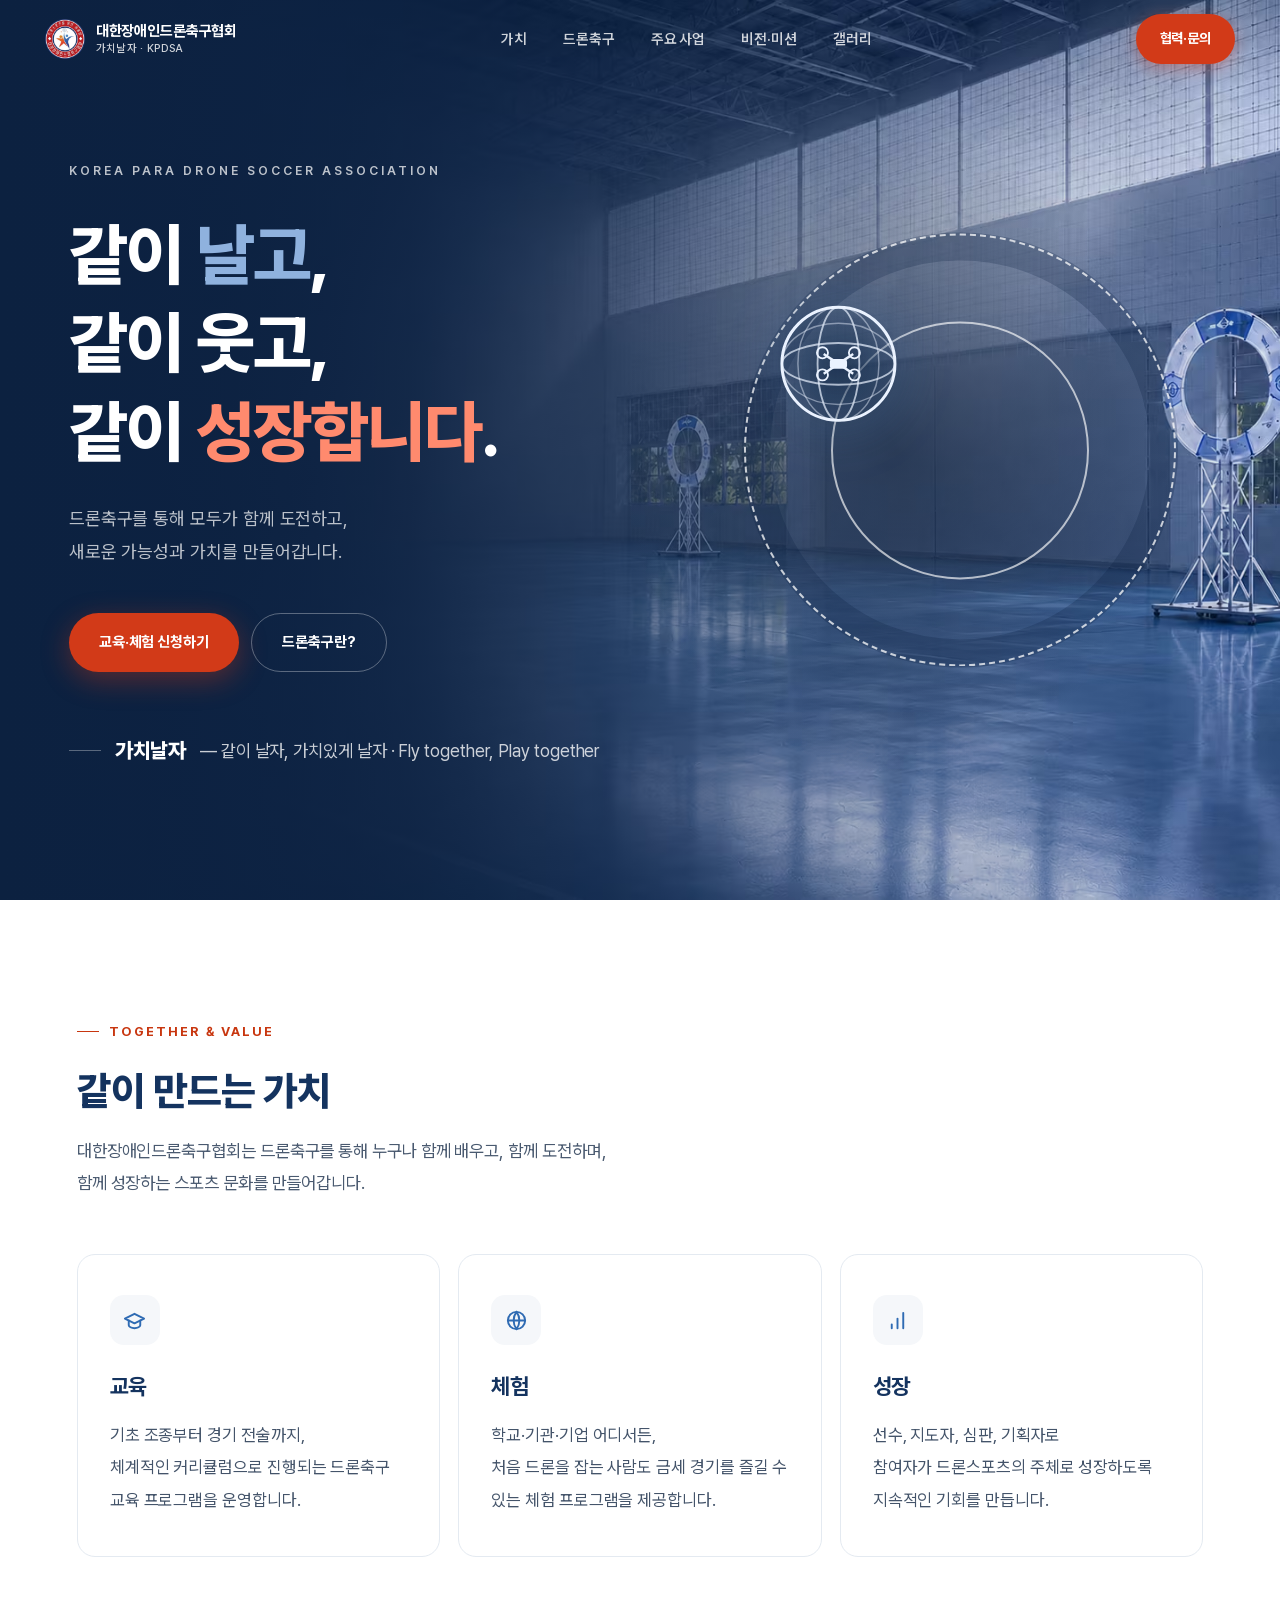
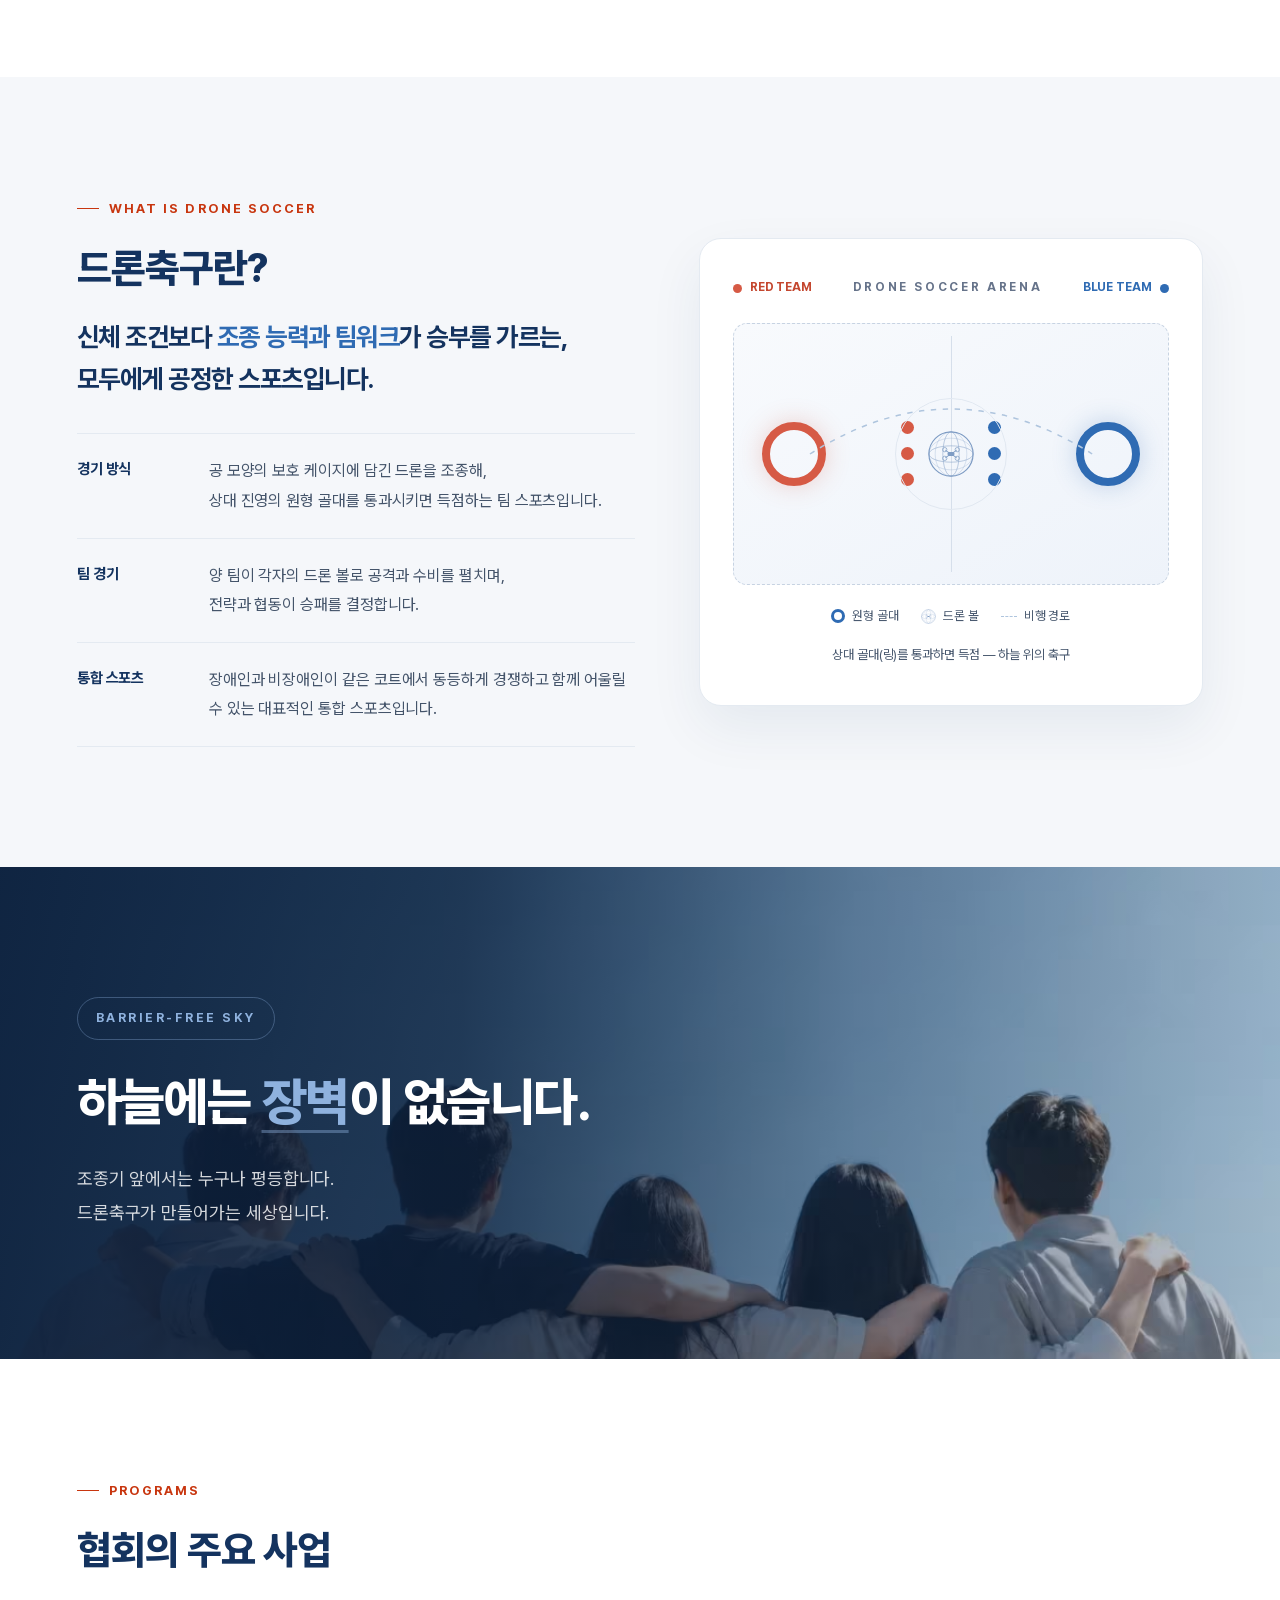
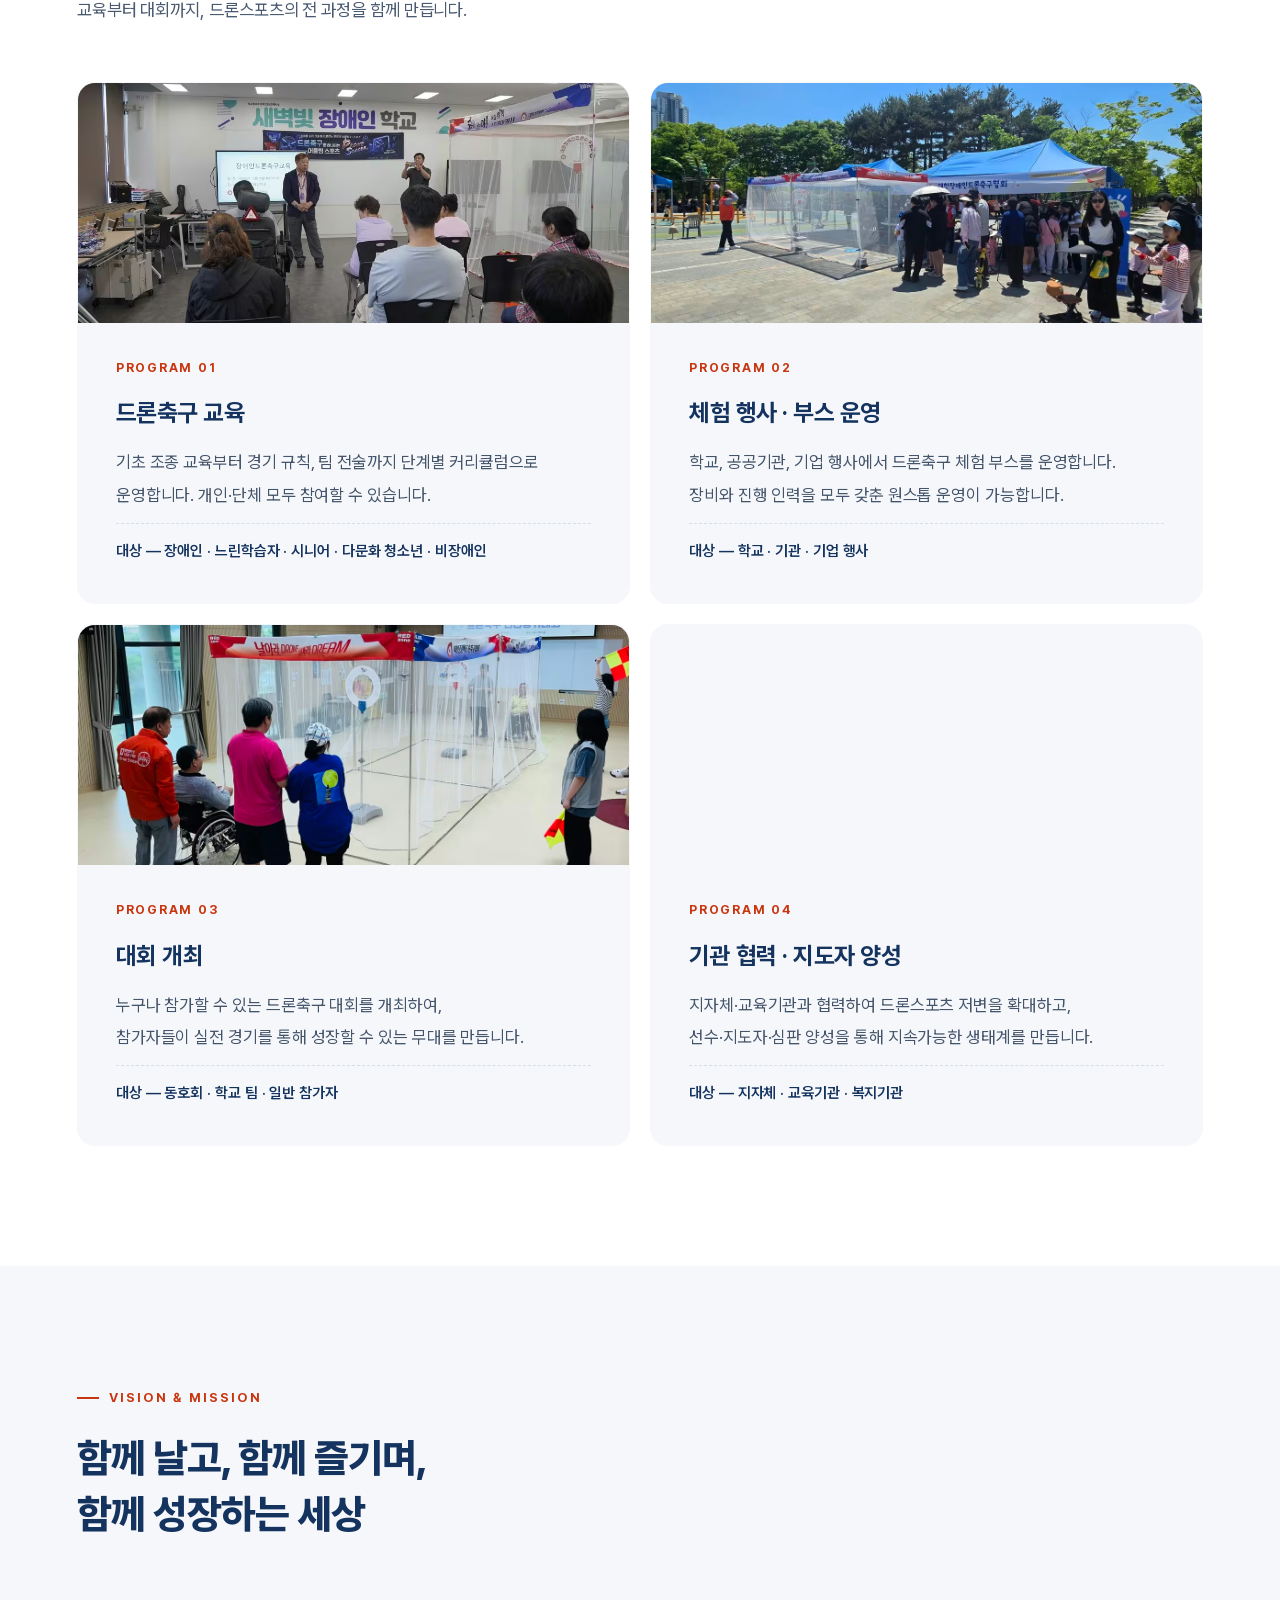
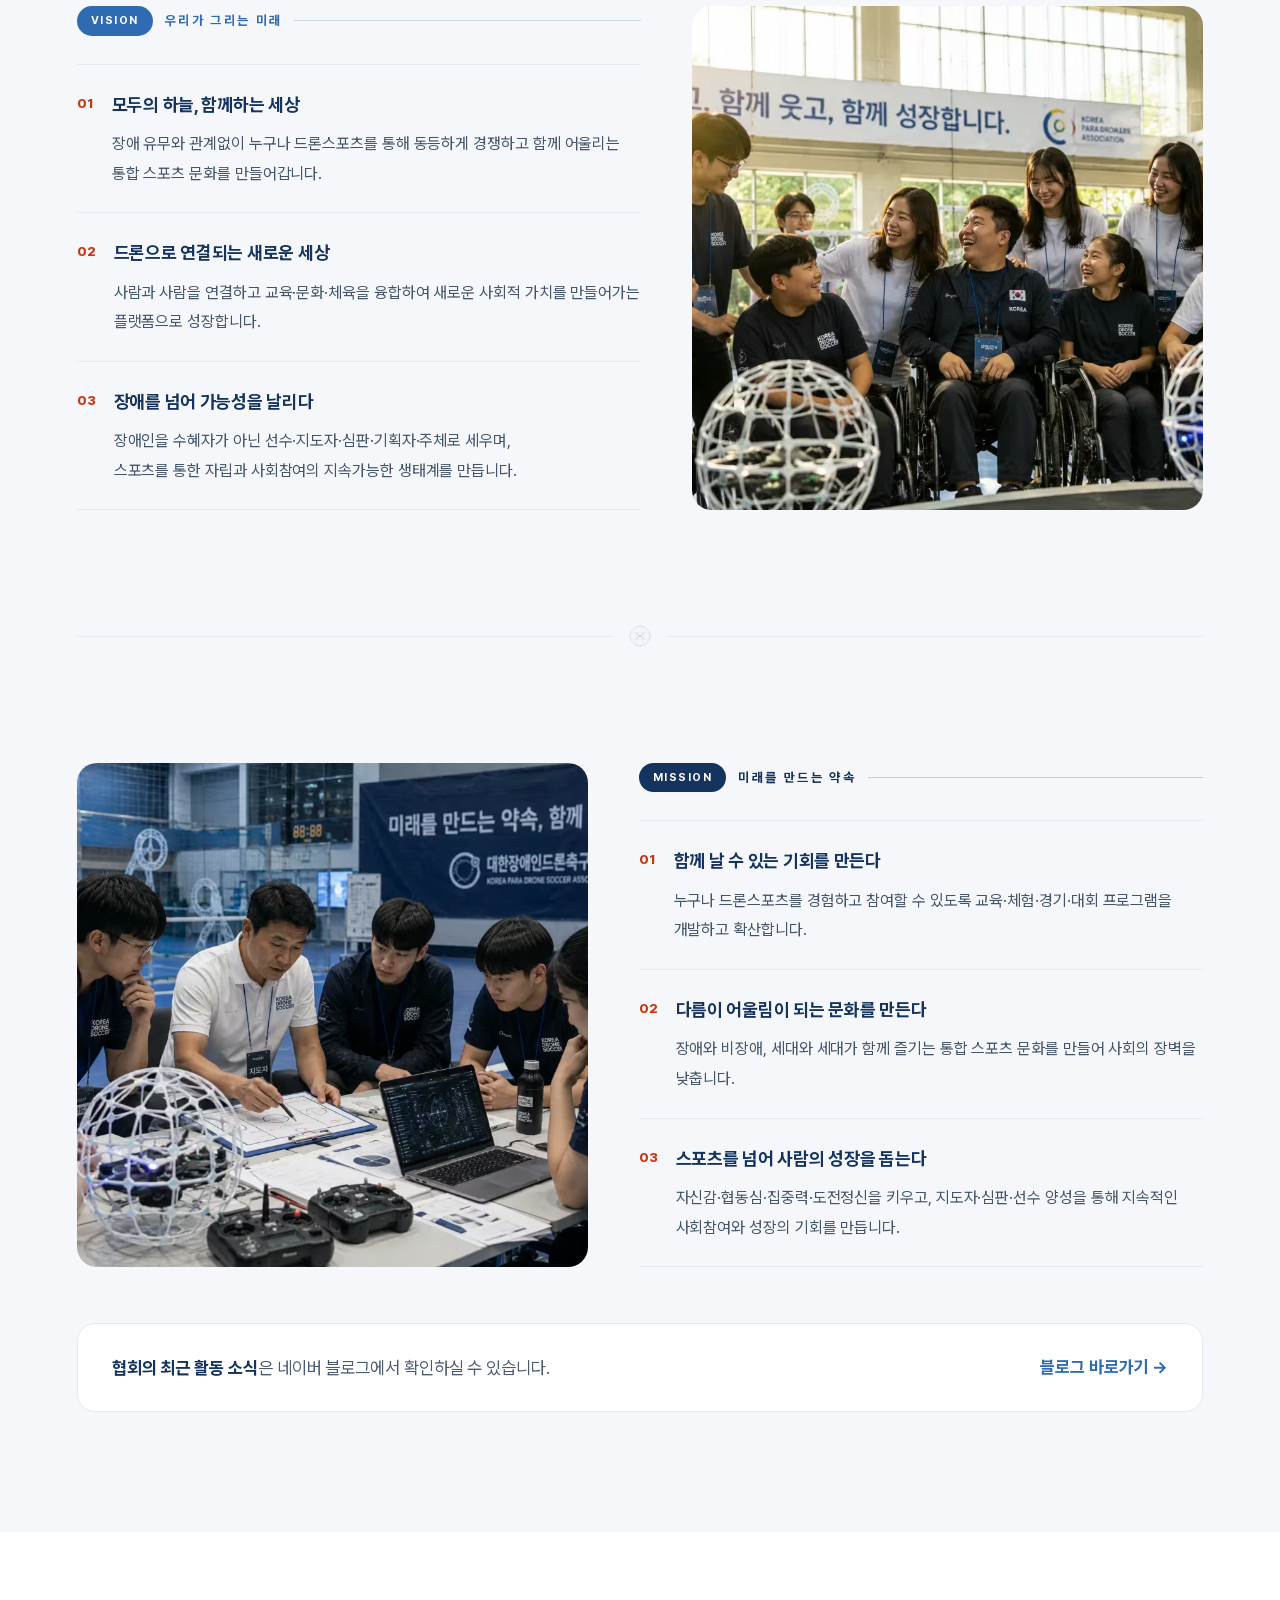
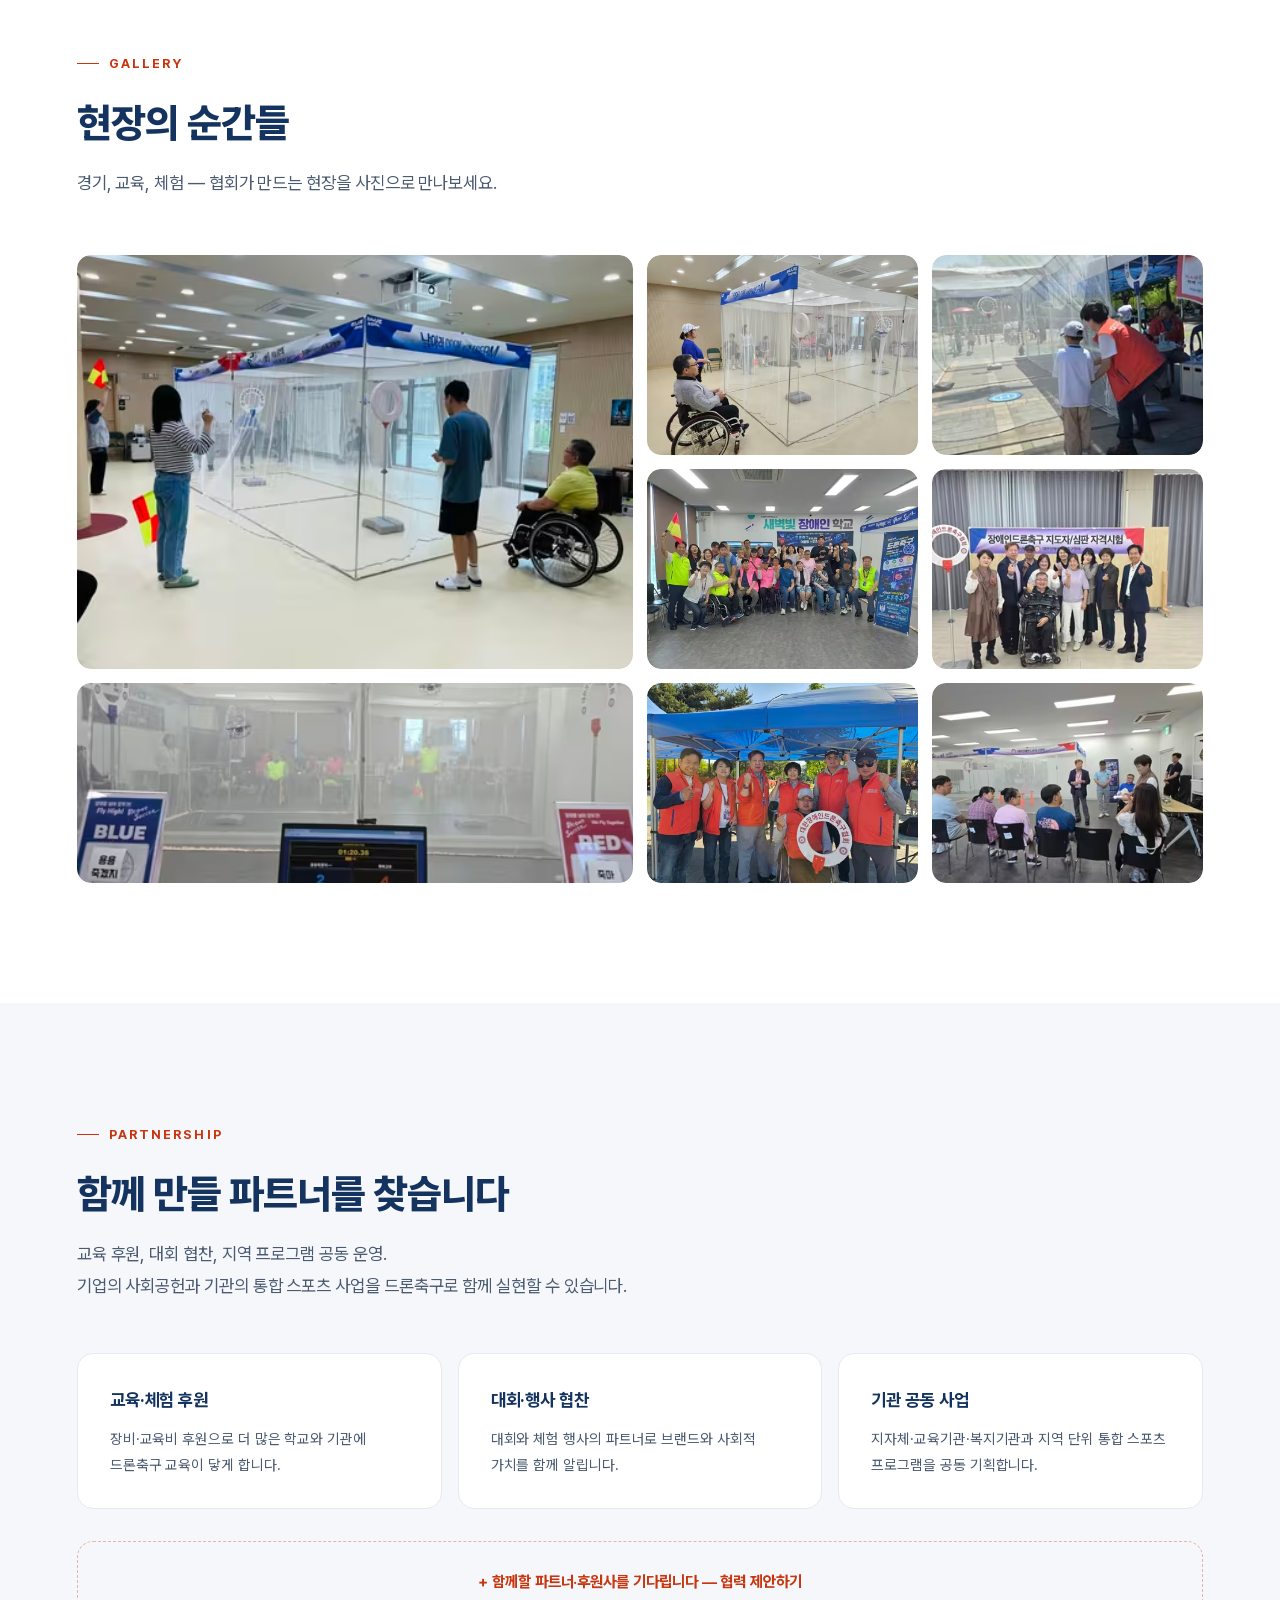
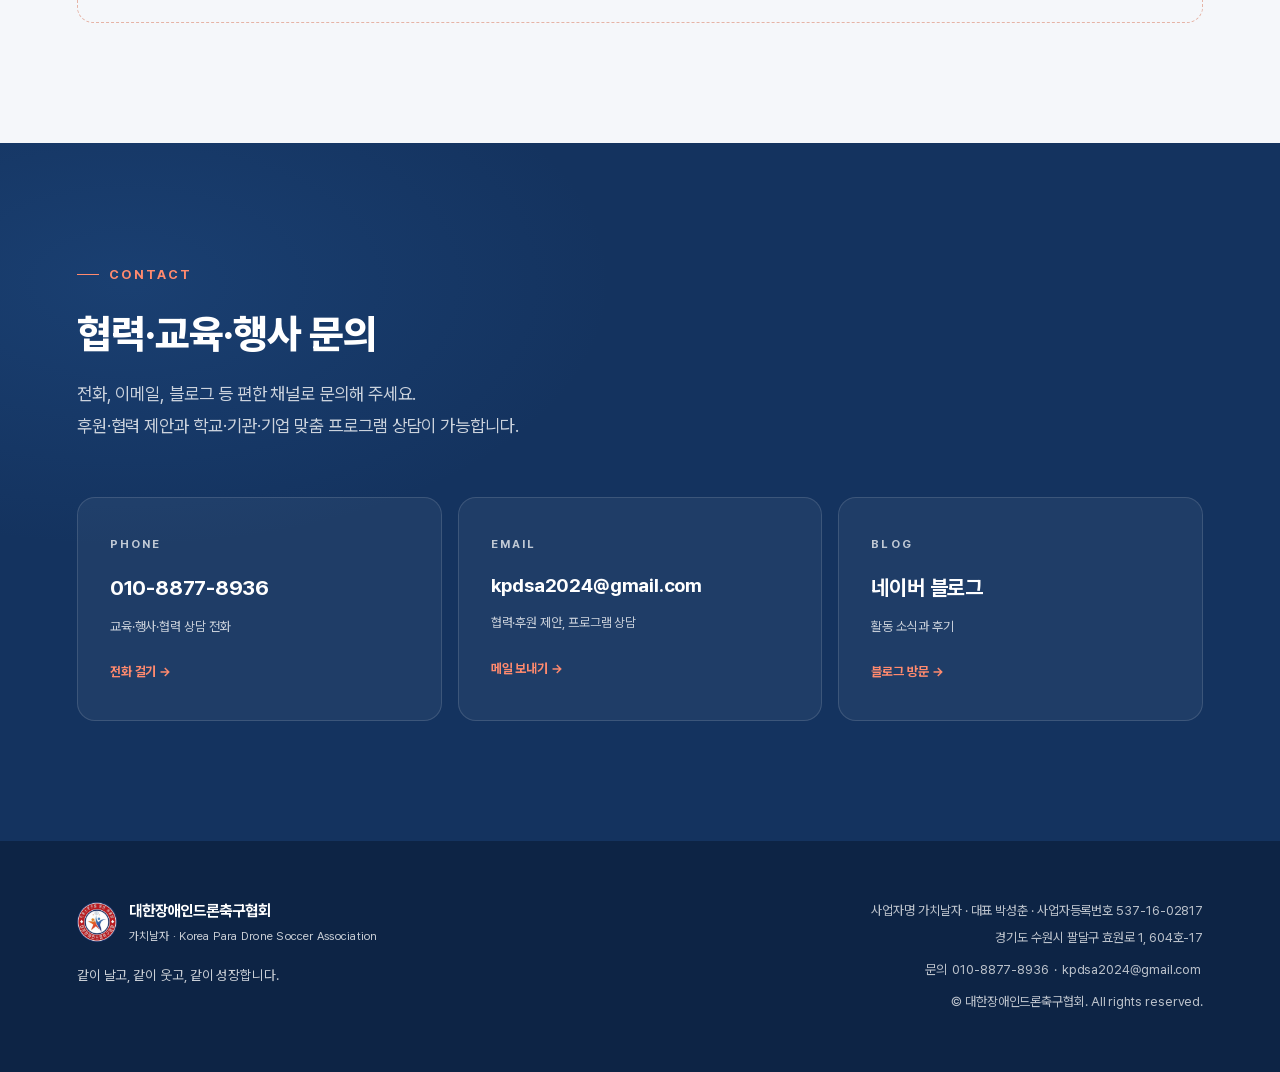
==== index.html @ 8e902d27 "네이버 서치어드바이저 소유확인 메타태그 반영 HTML 태그 방식으로 발급받은 코드를 index.html에 넣었습니다.  Co-Authored-By: Claude Opus 5 <no" ====
<!doctype html>
<html lang="ko">
<head>
<meta charset="utf-8">
<meta name="viewport" content="width=device-width, initial-scale=1, viewport-fit=cover">
<title>대한장애인드론축구협회 | 같이 날고, 같이 웃고, 같이 성장합니다</title>
<meta name="description" content="대한장애인드론축구협회(가치날자)는 드론축구를 통해 장애인과 비장애인이 함께 참여하는 통합 스포츠 문화를 만들어갑니다. 드론축구 교육·체험 행사·대회 개최·지도자 양성 프로그램을 운영합니다.">
<meta name="keywords" content="대한장애인드론축구협회,가치날자,드론축구,장애인체육,통합스포츠,드론교육,드론체험,드론축구대회,장애인드론축구,수원 드론축구">
<meta name="author" content="대한장애인드론축구협회">
<meta name="robots" content="index,follow,max-image-preview:large,max-snippet:-1,max-video-preview:-1">
<meta name="theme-color" content="#14335F">
<meta name="format-detection" content="telephone=yes">
<meta name="referrer" content="strict-origin-when-cross-origin">
<link rel="canonical" href="https://gachinalja.co.kr/">

<!-- Open Graph -->
<meta property="og:type" content="website">
<meta property="og:site_name" content="대한장애인드론축구협회">
<meta property="og:locale" content="ko_KR">
<meta property="og:title" content="대한장애인드론축구협회 | 같이 날고, 같이 웃고, 같이 성장합니다">
<meta property="og:description" content="대한장애인드론축구협회(가치날자)는 드론축구를 통해 장애인과 비장애인이 함께 참여하는 통합 스포츠 문화를 만들어갑니다. 드론축구 교육·체험 행사·대회 개최·지도자 양성 프로그램을 운영합니다.">
<meta property="og:url" content="https://gachinalja.co.kr/">
<meta property="og:image" content="https://gachinalja.co.kr/og-image.jpg">
<meta property="og:image:secure_url" content="https://gachinalja.co.kr/og-image.jpg">
<meta property="og:image:type" content="image/jpeg">
<meta property="og:image:width" content="1200">
<meta property="og:image:height" content="630">
<meta property="og:image:alt" content="대한장애인드론축구협회 - 같이 날고, 같이 웃고, 같이 성장합니다">

<!-- Twitter / X -->
<meta name="twitter:card" content="summary_large_image">
<meta name="twitter:title" content="대한장애인드론축구협회 | 같이 날고, 같이 웃고, 같이 성장합니다">
<meta name="twitter:description" content="대한장애인드론축구협회(가치날자)는 드론축구를 통해 장애인과 비장애인이 함께 참여하는 통합 스포츠 문화를 만들어갑니다. 드론축구 교육·체험 행사·대회 개최·지도자 양성 프로그램을 운영합니다.">
<meta name="twitter:image" content="https://gachinalja.co.kr/og-image.jpg">
<meta name="twitter:image:alt" content="대한장애인드론축구협회 - 같이 날고, 같이 웃고, 같이 성장합니다">

<!-- 검색엔진 소유확인 — 각 콘솔에서 발급받은 값으로 교체 후 주석 해제 -->
<meta name="naver-site-verification" content="6b416343850fb86ff10b9be7f6fead7fe8ea09ba">
<!-- <meta name="google-site-verification" content="GOOGLE_VERIFICATION_CODE"> -->
<!-- <meta name="msvalidate.01" content="BING_VERIFICATION_CODE"> -->

<link rel="icon" href="favicon.ico" sizes="32x32">
<link rel="icon" type="image/png" sizes="192x192" href="icon-192.png">
<link rel="apple-touch-icon" href="apple-touch-icon.png">
<link rel="manifest" href="site.webmanifest">

<style>html{scroll-behavior:smooth}body{margin:0;font-family:'Pretendard Variable',-apple-system,'Apple SD Gothic Neo','Malgun Gothic',sans-serif;color:#4A5A70;background:#fff;font-size:16px;line-height:1.8;letter-spacing:-.005em;word-break:keep-all;overflow-x:hidden}#siteHeader{position:fixed;top:0;left:0;right:0;z-index:100}#top{min-height:100svh;background:#0C2140}.skip-link{position:absolute;left:-9999px;top:0}</style>
<link rel="stylesheet" href="assets/css/site.css">
<link rel="preload" as="image" type="image/avif" imagesrcset="assets/img/hero-1556.avif 1556w, assets/img/hero-778.avif 778w" imagesizes="100vw" fetchpriority="high">

<script type="application/ld+json">{"@context":"https://schema.org","@type":"SportsOrganization","@id":"https://gachinalja.co.kr/#organization","name":"대한장애인드론축구협회","alternateName":["가치날자","Korea Para Drone Soccer Association","KPDSA"],"url":"https://gachinalja.co.kr/","logo":"https://gachinalja.co.kr/icon-512.png","image":"https://gachinalja.co.kr/og-image.jpg","description":"대한장애인드론축구협회(가치날자)는 드론축구를 통해 장애인과 비장애인이 함께 참여하는 통합 스포츠 문화를 만들어갑니다. 드론축구 교육·체험 행사·대회 개최·지도자 양성 프로그램을 운영합니다.","sport":"드론축구","areaServed":{"@type":"Country","name":"대한민국"},"address":{"@type":"PostalAddress","streetAddress":"효원로 1, 604호-17","addressLocality":"수원시 팔달구","addressRegion":"경기도","addressCountry":"KR"},"email":"kpdsa2024@gmail.com","telephone":"+82-10-8877-8936","founder":{"@type":"Person","name":"박성춘"},"contactPoint":[{"@type":"ContactPoint","telephone":"+82-10-8877-8936","email":"kpdsa2024@gmail.com","contactType":"customer service","availableLanguage":["Korean"],"areaServed":"KR"}],"sameAs":["https://blog.naver.com/droneboy123"]}</script>
<script type="application/ld+json">{"@context":"https://schema.org","@type":"WebSite","@id":"https://gachinalja.co.kr/#website","url":"https://gachinalja.co.kr/","name":"대한장애인드론축구협회","inLanguage":"ko-KR","publisher":{"@id":"https://gachinalja.co.kr/#organization"}}</script>
<script type="application/ld+json">{"@context":"https://schema.org","@type":"FAQPage","mainEntity":[{"@type":"Question","name":"드론축구란 무엇인가요?","acceptedAnswer":{"@type":"Answer","text":"공 모양의 보호 케이지에 담긴 드론을 조종해 상대 진영의 원형 골대를 통과시키면 득점하는 팀 스포츠입니다. 신체 조건보다 조종 능력과 팀워크가 승부를 가르기 때문에 장애인과 비장애인이 같은 코트에서 동등하게 경쟁할 수 있습니다."}},{"@type":"Question","name":"교육이나 체험은 어떻게 신청하나요?","acceptedAnswer":{"@type":"Answer","text":"전화(010-8877-8936) 또는 이메일(kpdsa2024@gmail.com), 네이버 블로그를 통해 문의하시면 학교·기관·기업 맞춤 프로그램 상담이 가능합니다."}},{"@type":"Question","name":"장애인만 참여할 수 있나요?","acceptedAnswer":{"@type":"Answer","text":"아닙니다. 대한장애인드론축구협회의 프로그램은 장애인과 비장애인이 함께 참여하는 통합 스포츠를 지향합니다. 학교, 기관, 기업 단위 체험 및 교육 프로그램도 운영합니다."}}]}</script>

<!-- Google Analytics 4 — G-XXXXXXXXXX 를 실제 측정 ID로 교체 후 주석 해제 -->
<!--
<script async src="https://www.googletagmanager.com/gtag/js?id=G-XXXXXXXXXX"></script>
<script>
window.dataLayer=window.dataLayer||[];function gtag(){dataLayer.push(arguments);}
gtag('js',new Date());
gtag('config','G-XXXXXXXXXX',{anonymize_ip:true});
</script>
-->
</head>
<body>
<a class="skip-link" href="#main">본문 바로가기</a>

<svg width="0" height="0" style="position:absolute" aria-hidden="true">
  <defs>
    <g id="cageball">
      <circle cx="50" cy="50" r="46" fill="none" stroke="currentColor" stroke-width="2.4"></circle>
      <ellipse cx="50" cy="50" rx="46" ry="17" fill="none" stroke="currentColor" stroke-width="1.5" opacity=".7"></ellipse>
      <ellipse cx="50" cy="50" rx="46" ry="33" fill="none" stroke="currentColor" stroke-width="1.2" opacity=".45"></ellipse>
      <ellipse cx="50" cy="50" rx="17" ry="46" fill="none" stroke="currentColor" stroke-width="1.5" opacity=".7"></ellipse>
      <ellipse cx="50" cy="50" rx="33" ry="46" fill="none" stroke="currentColor" stroke-width="1.2" opacity=".45"></ellipse>
      <rect x="43" y="46" width="14" height="8" rx="2.5" fill="currentColor"></rect>
      <line x1="38" y1="42" x2="47" y2="48" stroke="currentColor" stroke-width="2"></line>
      <line x1="62" y1="42" x2="53" y2="48" stroke="currentColor" stroke-width="2"></line>
      <line x1="38" y1="58" x2="47" y2="52" stroke="currentColor" stroke-width="2"></line>
      <line x1="62" y1="58" x2="53" y2="52" stroke="currentColor" stroke-width="2"></line>
      <circle cx="37" cy="41" r="4.5" fill="none" stroke="currentColor" stroke-width="1.5"></circle>
      <circle cx="63" cy="41" r="4.5" fill="none" stroke="currentColor" stroke-width="1.5"></circle>
      <circle cx="37" cy="59" r="4.5" fill="none" stroke="currentColor" stroke-width="1.5"></circle>
      <circle cx="63" cy="59" r="4.5" fill="none" stroke="currentColor" stroke-width="1.5"></circle>
    </g>
    </defs>
</svg>

<header id="siteHeader" style="position:fixed;top:0;left:0;right:0;z-index:100;transition:background .3s,box-shadow .3s">
  <nav aria-label="주 메뉴" style="display:flex;align-items:center;justify-content:space-between;height:78px;width:100%;padding:0 clamp(20px,3.5vw,56px);box-sizing:border-box">
    <a href="#top" id="hdrLogo" style="display:flex;align-items:center;gap:11px;color:#fff;transition:color .3s">
      <picture style="flex:none;display:block;width:40px;height:40px"><source type="image/webp" srcset="assets/img/emblem-256.webp"><img src="assets/img/emblem-256.png" alt="" width="256" height="256" style="width:40px;height:40px;display:block" aria-hidden="true" decoding="async"></picture>
      <span style="line-height:1.3">
        <b style="display:block;font-size:15px;font-weight:700;letter-spacing:-.01em">대한장애인드론축구협회</b>
        <small style="display:block;font-size:11px;font-weight:500;opacity:.8;letter-spacing:.03em">가치날자 · KPDSA</small>
      </span>
    </a>
    <div id="hdrLinks" data-mq-hide="" style="display:flex;gap:32px;font-size:14.5px;font-weight:600;color:rgba(255,255,255,.8);transition:color .3s">
      <a href="#value" style="color:inherit" class="hv1">가치</a>
      <a href="#about" style="color:inherit" class="hv2">드론축구</a>
      <a href="#programs" style="color:inherit" class="hv3">주요 사업</a>
      <a href="#story" style="color:inherit" class="hv4">비전·미션</a>
      <a href="#gallery" style="color:inherit" class="hv5">갤러리</a>
    </div>
    <div style="display:flex;align-items:center;gap:10px">
      <a id="hdrCta" data-mq-hide="" href="#contact" style="font-size:14px;font-weight:700;color:#fff;background:#D23A18;padding:12px 24px;border-radius:999px;transition:transform .2s,background .3s,color .3s;box-shadow:0 4px 16px rgba(210,58,24,.34)" class="hv6">협력·문의</a>
      <button id="hdrMenuBtn" type="button" data-mq-show="" aria-expanded="false" aria-controls="mobileNav" aria-label="메뉴 열기" style="display:none;align-items:center;justify-content:center;width:44px;height:44px;border:none;background:transparent;cursor:pointer;color:#fff;font-size:22px;line-height:1;border-radius:10px">≡</button>
    </div>
  </nav>
  <div id="mobileNav" hidden style="background:rgba(255,255,255,.98);backdrop-filter:blur(14px);border-bottom:1px solid #E4EAF1;display:flex;flex-direction:column;padding:8px 24px 20px;gap:2px">
      <a href="#value" style="color:#14335F;font-weight:600;padding:12px 4px;border-bottom:1px solid #EFF3F8">가치</a>
      <a href="#about" style="color:#14335F;font-weight:600;padding:12px 4px;border-bottom:1px solid #EFF3F8">드론축구</a>
      <a href="#programs" style="color:#14335F;font-weight:600;padding:12px 4px;border-bottom:1px solid #EFF3F8">주요 사업</a>
      <a href="#story" style="color:#14335F;font-weight:600;padding:12px 4px;border-bottom:1px solid #EFF3F8">비전·미션</a>
      <a href="#gallery" style="color:#14335F;font-weight:600;padding:12px 4px;border-bottom:1px solid #EFF3F8">갤러리</a>
      <a href="#contact" style="margin-top:14px;text-align:center;font-size:14px;font-weight:700;color:#fff;background:#14335F;padding:13px 24px;border-radius:999px">협력·문의</a>
    </div>
</header>

<main id="main">
<section id="top" style="min-height:100svh;background:#0C2140;color:#fff;display:flex;align-items:center;position:relative;overflow:hidden;padding:150px 0 120px;box-sizing:border-box">
  <picture class="hero-bg" aria-hidden="true"><source type="image/avif" srcset="assets/img/hero-1556.avif 1556w, assets/img/hero-778.avif 778w" sizes="100vw"><source type="image/webp" srcset="assets/img/hero-1556.webp 1556w, assets/img/hero-778.webp 778w" sizes="100vw"><img src="assets/img/hero-1556.webp" alt="" width="1556" height="1011" loading="eager" fetchpriority="high" decoding="async" style="width:100%;height:100%;object-fit:cover;display:block;position:absolute;inset:0;object-position:center;"></picture>
  <span aria-hidden="true" style="position:absolute;inset:0;background:linear-gradient(90deg,#0C2140 0%,rgba(12,33,64,.78) 32%,rgba(12,33,64,.32) 60%,rgba(12,33,64,.08) 100%)" class="hero-scrim"></span>
  <span aria-hidden="true" style="position:absolute;right:0;top:0;bottom:0;width:60%;background:radial-gradient(closest-side,rgba(9,24,47,.55),transparent 72%)"></span>
  <div data-mq-vis="" aria-hidden="true" style="position:absolute;z-index:1;right:clamp(64px,8vw,160px);top:50%;transform:translateY(-50%);width:min(34vw,520px);aspect-ratio:1;pointer-events:none">
    <div style="position:absolute;inset:0;border-radius:50%;border:clamp(16px,2.2vw,32px) solid rgba(12,33,64,.24)">
      <span style="position:absolute;inset:-7%;border-radius:50%;border:2px dashed rgba(255,255,255,.75);display:block;animation:spin 80s linear infinite"></span>
      <span style="position:absolute;inset:16%;border-radius:50%;border:2px solid rgba(255,255,255,.65);display:block"></span>
    </div>

      <span aria-hidden="true" style="position:absolute;left:8%;top:16%;width:clamp(130px,13vw,185px);height:clamp(130px,13vw,185px);transform:translate(-13%,-13%);border-radius:50%;background:radial-gradient(closest-side,rgba(9,24,47,.68),transparent 74%)"></span>
      <svg viewBox="0 0 100 100" style="color:#EAF2FF;position:absolute;left:8%;top:16%;width:clamp(96px,9.6vw,150px);height:clamp(96px,9.6vw,150px);animation:fly 9.5s ease-in-out infinite;filter:drop-shadow(0 6px 18px rgba(0,0,0,.45)) drop-shadow(0 0 22px rgba(94,158,232,.7))"><use href="#cageball"></use></svg>

  </div>
  <div style="position:relative;z-index:1;width:100%;padding:0 clamp(24px,3.5vw,56px);box-sizing:border-box">
    <div style="max-width:620px;text-align:left;margin-left:24px" class="hero-copy">
      <p style="margin:0 0 28px;font-size:clamp(11px,1.2vw,12.5px);font-weight:600;letter-spacing:.24em;color:rgba(255,255,255,.72);text-transform:uppercase" class="hero-eyebrow">Korea Para Drone Soccer Association</p>
      <h1 style="margin:0;font-size:clamp(38px,6vw,68px);font-weight:800;line-height:1.3;letter-spacing:-.03em">같이 <span style="color:#8FB2DE">날고</span>,<br>같이 웃고,<br>같이 <span class="a-h1 a-lite" style="color:#FF8A6E">성장합니다</span>.</h1>
      <p style="font-size:clamp(15.5px,1.8vw,18px);color:rgba(255,255,255,.72);margin:26px 0 0;max-width:460px;line-height:1.85">드론축구를 통해 모두가 함께 도전하고,<br>새로운 가능성과 가치를 만들어갑니다.</p>
      <div style="display:flex;gap:12px;margin-top:44px;flex-wrap:wrap" class="hero-cta">


          <a href="#contact" style="font-size:15px;font-weight:700;padding:15px 30px;border-radius:999px;min-height:48px;display:inline-flex;align-items:center;box-sizing:border-box;background:#D23A18;color:#fff;box-shadow:0 8px 28px rgba(210,58,24,.38);transition:transform .2s" class="hv7 a-fill">교육·체험 신청하기</a>
          <a href="#about" style="font-size:15px;font-weight:700;padding:15px 30px;border-radius:999px;min-height:48px;display:inline-flex;align-items:center;box-sizing:border-box;border:1.5px solid rgba(255,255,255,.32);color:#fff;transition:transform .2s,border-color .2s" class="hv8">드론축구란?</a>

      </div>
      <p style="margin:60px 0 0;display:flex;align-items:center;gap:14px;font-size:clamp(15px,1.6vw,17.5px);color:rgba(255,255,255,.78);flex-wrap:wrap" class="hero-tag"><span class="hero-tag-line" style="width:32px;height:1.5px;background:rgba(255,255,255,.32)"></span><b style="color:#fff;font-weight:800;font-size:clamp(17px,1.9vw,21px);letter-spacing:-.01em">가치날자</b><span class="hero-tag-txt"><span class="hero-tag-dash">— </span>같이 날자, 가치있게 날자 · Fly together, Play together</span></p>
    </div>
  </div>
</section>

<section id="value" style="padding:120px 0;background:#fff" class="m-sec">
  <div style="max-width:1200px;margin:0 auto;padding:0 clamp(24px,6vw,88px)">
    <div data-reveal="">
      <p style="display:flex;align-items:center;gap:10px;font-size:13px;font-weight:700;letter-spacing:.16em;color:#C8360F;text-transform:uppercase;margin:0 0 20px" class="a-soft"><span style="width:22px;height:1.5px;background:currentColor"></span>Together &amp; Value</p>
      <h2 style="margin:0;font-size:clamp(28px,3.6vw,40px);font-weight:800;line-height:1.4;letter-spacing:-.025em;color:#14335F">같이 만드는 가치</h2>
      <p style="font-size:clamp(15.5px,1.6vw,17.5px);margin:16px 0 0;max-width:600px">대한장애인드론축구협회는 드론축구를 통해 누구나 함께 배우고, 함께 도전하며,<br class="dbr"> 함께 성장하는 스포츠 문화를 만들어갑니다.</p>
    </div>
    <div style="display:grid;grid-template-columns:repeat(auto-fit,minmax(min(100%,270px),1fr));gap:18px;margin-top:56px" class="m-grid-top-56">
      <div data-reveal="" style="background:#fff;border:1px solid #E4EAF1;border-radius:18px;padding:40px 32px;transition:transform .25s,box-shadow .25s,border-color .25s" class="hv9 m-card2">
        <div aria-hidden="true" style="width:50px;height:50px;border-radius:14px;margin-bottom:22px;background:#F5F7FA;display:grid;place-items:center;color:#2F6BB3" class="m-icon-box">
          <svg viewBox="0 0 24 24" fill="none" stroke="currentColor" stroke-width="2" stroke-linecap="round" stroke-linejoin="round" style="width:23px;height:23px"><path d="M22 10L12 5 2 10l10 5 10-5z"></path><path d="M6 12v5c0 1.5 2.7 3 6 3s6-1.5 6-3v-5"></path></svg>
        </div>
        <h3 style="margin:0 0 12px;font-size:22px;font-weight:700;color:#14335F;letter-spacing:-.02em">교육</h3>
        <p style="margin:0;font-size:17px;line-height:1.9;color:#44546A;max-width:56ch" class="m-body-p">기초 조종부터 경기 전술까지,<br class="dbr"> 체계적인 커리큘럼으로 진행되는 드론축구 교육 프로그램을 운영합니다.</p>
      </div>
      <div data-reveal="" style="background:#fff;border:1px solid #E4EAF1;border-radius:18px;padding:40px 32px;transition:transform .25s,box-shadow .25s,border-color .25s" class="hv10 m-card2">
        <div aria-hidden="true" style="width:50px;height:50px;border-radius:14px;margin-bottom:22px;background:#F5F7FA;display:grid;place-items:center;color:#2F6BB3" class="m-icon-box">
          <svg viewBox="0 0 24 24" fill="none" stroke="currentColor" stroke-width="2" stroke-linecap="round" stroke-linejoin="round" style="width:23px;height:23px"><circle cx="12" cy="12" r="9"></circle><path d="M12 3a15 15 0 0 1 0 18M12 3a15 15 0 0 0 0 18M3 12h18"></path></svg>
        </div>
        <h3 style="margin:0 0 12px;font-size:22px;font-weight:700;color:#14335F;letter-spacing:-.02em">체험</h3>
        <p style="margin:0;font-size:17px;line-height:1.9;color:#44546A;max-width:56ch" class="m-body-p">학교·기관·기업 어디서든,<br class="dbr"> 처음 드론을 잡는 사람도 금세 경기를 즐길 수 있는 체험 프로그램을 제공합니다.</p>
      </div>
      <div data-reveal="" style="background:#fff;border:1px solid #E4EAF1;border-radius:18px;padding:40px 32px;transition:transform .25s,box-shadow .25s,border-color .25s" class="hv11 m-card2">
        <div aria-hidden="true" style="width:50px;height:50px;border-radius:14px;margin-bottom:22px;background:#F5F7FA;display:grid;place-items:center;color:#2F6BB3" class="m-icon-box">
          <svg viewBox="0 0 24 24" fill="none" stroke="currentColor" stroke-width="2" stroke-linecap="round" stroke-linejoin="round" style="width:23px;height:23px"><path d="M12 20V10M6 20v-4M18 20V4"></path></svg>
        </div>
        <h3 style="margin:0 0 12px;font-size:22px;font-weight:700;color:#14335F;letter-spacing:-.02em">성장</h3>
        <p style="margin:0;font-size:17px;line-height:1.9;color:#44546A;max-width:56ch" class="m-body-p">선수, 지도자, 심판, 기획자로<br class="dbr"> 참여자가 드론스포츠의 주체로 성장하도록 지속적인 기회를 만듭니다.</p>
      </div>
    </div>
  </div>
</section>

<section id="about" style="padding:120px 0;background:#F5F7FA" class="m-sec">
  <div style="max-width:1200px;margin:0 auto;padding:0 clamp(24px,6vw,88px)">
    <div data-mq-col="" style="display:grid;grid-template-columns:1.05fr .95fr;gap:clamp(44px,5vw,64px);align-items:center">
      <div data-reveal="">
        <p style="display:flex;align-items:center;gap:10px;font-size:13px;font-weight:700;letter-spacing:.16em;color:#C8360F;text-transform:uppercase;margin:0 0 20px" class="a-soft"><span style="width:22px;height:1.5px;background:currentColor"></span>What is Drone Soccer</p>
        <h2 style="margin:0;font-size:clamp(28px,3.6vw,40px);font-weight:800;line-height:1.4;letter-spacing:-.025em;color:#14335F">드론축구란?</h2>
        <p style="font-size:clamp(20px,2.4vw,26px);font-weight:700;line-height:1.6;margin:20px 0 0;color:#14335F;letter-spacing:-.02em">신체 조건보다 <em style="font-style:normal;color:#2F6BB3">조종 능력과 팀워크</em>가 승부를 가르는, 모두에게 공정한 스포츠입니다.</p>
        <div style="margin-top:34px" class="m-about-rows">
          <div style="display:flex;gap:20px;padding:22px 0;border-top:1px solid #E4EAF1">
            <b style="font-size:15px;font-weight:700;flex:none;width:112px;color:#14335F">경기 방식</b>
            <span style="font-size:16px;line-height:1.85;color:#44546A">공 모양의 보호 케이지에 담긴 드론을 조종해,<br class="dbr"> 상대 진영의 원형 골대를 통과시키면 득점하는 팀 스포츠입니다.</span>
          </div>
          <div style="display:flex;gap:20px;padding:22px 0;border-top:1px solid #E4EAF1">
            <b style="font-size:15px;font-weight:700;flex:none;width:112px;color:#14335F">팀 경기</b>
            <span style="font-size:16px;line-height:1.85;color:#44546A">양 팀이 각자의 드론 볼로 공격과 수비를 펼치며,<br class="dbr"> 전략과 협동이 승패를 결정합니다.</span>
          </div>
          <div style="display:flex;gap:20px;padding:22px 0;border-top:1px solid #E4EAF1;border-bottom:1px solid #E4EAF1">
            <b style="font-size:15px;font-weight:700;flex:none;width:112px;color:#14335F">통합 스포츠</b>
            <span style="font-size:16px;line-height:1.85;color:#44546A">장애인과 비장애인이 같은 코트에서 동등하게 경쟁하고 함께 어울릴 수 있는 대표적인 통합 스포츠입니다.</span>
          </div>
        </div>
      </div>
      <div data-reveal="" role="img" aria-label="드론축구 경기장 다이어그램 — 양쪽 원형 골대와 두 팀의 드론, 중앙의 드론 볼" style="background:#fff;border:1px solid #E4EAF1;border-radius:22px;padding:clamp(28px,3vw,44px) clamp(22px,2.6vw,36px);box-shadow:0 22px 54px rgba(20,51,95,.07)" class="m-diagram">
        <div style="display:flex;align-items:center;justify-content:space-between;margin-bottom:24px" class="m-team-row">
          <span style="display:inline-flex;align-items:center;gap:8px;font-size:12px;font-weight:700;color:#C4472F"><span style="width:9px;height:9px;border-radius:50%;background:#D65A45"></span>RED TEAM</span>
          <span style="font-size:12px;font-weight:700;letter-spacing:.22em;color:#66738A;text-transform:uppercase">Drone Soccer Arena</span>
          <span style="display:inline-flex;align-items:center;gap:8px;font-size:12px;font-weight:700;color:#2F6BB3">BLUE TEAM<span style="width:9px;height:9px;border-radius:50%;background:#2F6BB3"></span></span>
        </div>
        <div style="position:relative;height:260px;border-radius:14px;border:1.5px dashed #C7D3E2;background:linear-gradient(150deg,#F8FAFD,#EEF3FA);display:flex;align-items:center;justify-content:space-between;padding:0 28px;overflow:hidden" class="m-arena">
          <span style="position:absolute;left:50%;top:12px;bottom:12px;width:1.5px;background:#D6DFEB"></span>
          <span style="position:absolute;left:50%;top:50%;transform:translate(-50%,-50%);width:110px;height:110px;border-radius:50%;border:1.5px solid #E1E8F1"></span>
          <svg aria-hidden="true" viewBox="0 0 400 260" preserveAspectRatio="none" style="position:absolute;inset:0;width:100%;height:100%">
            <path d="M 70 130 Q 200 40 330 130" fill="none" stroke="#AFC5DE" stroke-width="1.5" stroke-dasharray="5 6"></path>
          </svg>
          <span aria-hidden="true" style="width:64px;height:64px;border-radius:50%;flex:none;border:8px solid #D65A45;box-shadow:0 0 24px rgba(214,90,69,.25);box-sizing:border-box"></span>
          <span aria-hidden="true" style="display:flex;flex-direction:column;gap:13px">
            <span style="width:13px;height:13px;border-radius:50%;background:#D65A45"></span>
            <span style="width:13px;height:13px;border-radius:50%;background:#D65A45"></span>
            <span style="width:13px;height:13px;border-radius:50%;background:#D65A45"></span>
          </span>
          <svg viewBox="0 0 100 100" aria-hidden="true" style="position:absolute;left:50%;top:50%;transform:translate(-50%,-50%);width:48px;height:48px;color:#7E9CC4;animation:bob 4s ease-in-out infinite"><use href="#cageball"></use></svg>
          <span aria-hidden="true" style="display:flex;flex-direction:column;gap:13px">
            <span style="width:13px;height:13px;border-radius:50%;background:#2F6BB3"></span>
            <span style="width:13px;height:13px;border-radius:50%;background:#2F6BB3"></span>
            <span style="width:13px;height:13px;border-radius:50%;background:#2F6BB3"></span>
          </span>
          <span aria-hidden="true" style="width:64px;height:64px;border-radius:50%;flex:none;border:8px solid #2F6BB3;box-shadow:0 0 24px rgba(47,107,179,.25);box-sizing:border-box"></span>
        </div>
        <div style="display:flex;justify-content:center;gap:22px;margin-top:20px;flex-wrap:wrap;font-size:12.5px;color:#4A5A70">
          <span style="display:inline-flex;align-items:center;gap:7px"><span style="width:14px;height:14px;border-radius:50%;border:3px solid #2F6BB3;box-sizing:border-box"></span>원형 골대</span>
          <span style="display:inline-flex;align-items:center;gap:7px"><svg viewBox="0 0 100 100" style="width:15px;height:15px;color:#7E9CC4"><use href="#cageball"></use></svg>드론 볼</span>
          <span style="display:inline-flex;align-items:center;gap:7px"><span style="width:16px;height:0;border-top:1.5px dashed #AFC5DE"></span>비행 경로</span>
        </div>
        <p style="margin:16px 0 0;font-size:13px;text-align:center">상대 골대(링)를 통과하면 득점 — 하늘 위의 축구</p>
      </div>
    </div>
  </div>
</section>

<section style="background:#0E2749;color:#fff;padding:130px 0;position:relative;overflow:hidden" class="m-sec">
  <div aria-hidden="true" style="position:absolute;inset:0"><picture><source type="image/avif" srcset="assets/img/belief-1200.avif 1200w, assets/img/belief-600.avif 600w" sizes="100vw"><source type="image/webp" srcset="assets/img/belief-1200.webp 1200w, assets/img/belief-600.webp 600w" sizes="100vw"><img src="assets/img/belief-1200.webp" alt="" width="1200" height="800" loading="lazy" decoding="async" style="width:100%;height:100%;object-fit:cover;display:block;"></picture></div>
  <span aria-hidden="true" style="position:absolute;inset:0;background:linear-gradient(92deg,rgba(11,30,58,.94) 0%,rgba(11,30,58,.82) 36%,rgba(13,36,69,.5) 66%,rgba(13,36,69,.26) 100%);pointer-events:none"></span>
  <div data-reveal="" style="max-width:1200px;margin:0 auto;padding:0 clamp(24px,6vw,88px);position:relative;z-index:1">
    <div style="max-width:760px">
      <p style="margin:0 0 26px;display:inline-flex;align-items:center;gap:10px;font-size:12.5px;font-weight:700;letter-spacing:.2em;color:#8FB2DE;text-transform:uppercase;border:1px solid rgba(143,178,222,.35);border-radius:999px;padding:9px 18px">Barrier-Free Sky</p>
      <p style="margin:0;font-size:clamp(30px,4.6vw,52px);font-weight:800;letter-spacing:-.028em;line-height:1.4">하늘에는 <span style="color:#8FB2DE;text-decoration:underline;text-decoration-color:rgba(143,178,222,.4);text-decoration-thickness:3px;text-underline-offset:10px">장벽</span>이 없습니다.</p>
      <p style="margin:24px 0 0;font-size:clamp(15.5px,1.7vw,18px);color:rgba(255,255,255,.82);line-height:1.85">조종기 앞에서는 누구나 평등합니다.<br>드론축구가 만들어가는 세상입니다.</p>
    </div>
  </div>
</section>

<section id="programs" style="padding:120px 0;background:#fff" class="m-sec">
  <div style="max-width:1200px;margin:0 auto;padding:0 clamp(24px,6vw,88px)">
    <div data-reveal="">
      <p style="display:flex;align-items:center;gap:10px;font-size:13px;font-weight:700;letter-spacing:.16em;color:#C8360F;text-transform:uppercase;margin:0 0 20px" class="a-soft"><span style="width:22px;height:1.5px;background:currentColor"></span>Programs</p>
      <h2 style="margin:0;font-size:clamp(28px,3.6vw,40px);font-weight:800;line-height:1.4;letter-spacing:-.025em;color:#14335F">협회의 주요 사업</h2>
      <p style="font-size:clamp(15.5px,1.6vw,17.5px);margin:16px 0 0;max-width:600px">교육부터 대회까지, 드론스포츠의 전 과정을 함께 만듭니다.</p>
    </div>
    <div data-mq-col="" style="display:grid;grid-template-columns:1fr 1fr;gap:20px;margin-top:56px" class="m-grid-top-56">
      <div data-reveal="" style="position:relative;background:#F5F7FA;border:1px solid transparent;border-radius:18px;display:flex;flex-direction:column;overflow:hidden;transition:transform .25s,box-shadow .25s,background .25s,border-color .25s" class="hv12 m-card">
        <div style="height:240px;flex:none" class="m-cardimg"><picture><source type="image/avif" srcset="assets/img/prog-edu-966.avif 966w, assets/img/prog-edu-483.avif 483w" sizes="(max-width:960px) 100vw, 50vw"><source type="image/webp" srcset="assets/img/prog-edu-966.webp 966w, assets/img/prog-edu-483.webp 483w" sizes="(max-width:960px) 100vw, 50vw"><img src="assets/img/prog-edu-966.webp" alt="교육 사진 — 대한장애인드론축구협회" width="966" height="544" loading="lazy" decoding="async" style="width:100%;height:100%;object-fit:cover;display:block;"></picture></div>
        <div style="padding:34px 38px 38px;display:flex;flex-direction:column;gap:12px;flex:1" class="m-cardbody">
        <p style="margin:0;font-size:12.5px;font-weight:700;letter-spacing:.14em;color:#C8360F" class="a-soft">PROGRAM 01</p>
        <h3 style="margin:0;font-size:24px;font-weight:700;color:#14335F;letter-spacing:-.02em" class="m-h3-lg">드론축구 교육</h3>
        <p style="margin:0;font-size:17px;line-height:1.9;color:#44546A;max-width:56ch" class="m-body-p">기초 조종 교육부터 경기 규칙, 팀 전술까지 단계별 커리큘럼으로 운영합니다. 개인·단체 모두 참여할 수 있습니다.</p>
        <p style="margin:auto 0 0;padding-top:14px;border-top:1px dashed #D5DEE9;font-size:15px;line-height:1.8;color:#14335F;font-weight:600" class="m-tag-line">대상 — 장애인 · 느린학습자 · 시니어 · 다문화 청소년 · 비장애인</p>
        </div>
      </div>
      <div data-reveal="" style="position:relative;background:#F5F7FA;border:1px solid transparent;border-radius:18px;display:flex;flex-direction:column;overflow:hidden;transition:transform .25s,box-shadow .25s,background .25s,border-color .25s" class="hv13 m-card">
        <div style="height:240px;flex:none" class="m-cardimg"><picture><source type="image/avif" srcset="assets/img/prog-event-1200.avif 1200w, assets/img/prog-event-600.avif 600w" sizes="(max-width:960px) 100vw, 50vw"><source type="image/webp" srcset="assets/img/prog-event-1200.webp 1200w, assets/img/prog-event-600.webp 600w" sizes="(max-width:960px) 100vw, 50vw"><img src="assets/img/prog-event-1200.webp" alt="체험 행사 사진 — 대한장애인드론축구협회" width="1200" height="676" loading="lazy" decoding="async" style="width:100%;height:100%;object-fit:cover;display:block;"></picture></div>
        <div style="padding:34px 38px 38px;display:flex;flex-direction:column;gap:12px;flex:1" class="m-cardbody">
        <p style="margin:0;font-size:12.5px;font-weight:700;letter-spacing:.14em;color:#C8360F" class="a-soft">PROGRAM 02</p>
        <h3 style="margin:0;font-size:24px;font-weight:700;color:#14335F;letter-spacing:-.02em" class="m-h3-lg">체험 행사 · 부스 운영</h3>
        <p style="margin:0;font-size:17px;line-height:1.9;color:#44546A;max-width:56ch" class="m-body-p">학교, 공공기관, 기업 행사에서 드론축구 체험 부스를 운영합니다.<br class="dbr"> 장비와 진행 인력을 모두 갖춘 원스톱 운영이 가능합니다.</p>
        <p style="margin:auto 0 0;padding-top:14px;border-top:1px dashed #D5DEE9;font-size:15px;line-height:1.8;color:#14335F;font-weight:600" class="m-tag-line">대상 — 학교 · 기관 · 기업 행사</p>
        </div>
      </div>
      <div data-reveal="" style="position:relative;background:#F5F7FA;border:1px solid transparent;border-radius:18px;display:flex;flex-direction:column;overflow:hidden;transition:transform .25s,box-shadow .25s,background .25s,border-color .25s" class="hv14 m-card">
        <div style="height:240px;flex:none" class="m-cardimg"><picture><source type="image/avif" srcset="assets/img/prog-tournament-1200.avif 1200w, assets/img/prog-tournament-600.avif 600w" sizes="(max-width:960px) 100vw, 50vw"><source type="image/webp" srcset="assets/img/prog-tournament-1200.webp 1200w, assets/img/prog-tournament-600.webp 600w" sizes="(max-width:960px) 100vw, 50vw"><img src="assets/img/prog-tournament-1200.webp" alt="대회 사진 — 대한장애인드론축구협회" width="1200" height="900" loading="lazy" decoding="async" style="width:100%;height:100%;object-fit:cover;display:block;"></picture></div>
        <div style="padding:34px 38px 38px;display:flex;flex-direction:column;gap:12px;flex:1" class="m-cardbody">
        <p style="margin:0;font-size:12.5px;font-weight:700;letter-spacing:.14em;color:#C8360F" class="a-soft">PROGRAM 03</p>
        <h3 style="margin:0;font-size:24px;font-weight:700;color:#14335F;letter-spacing:-.02em" class="m-h3-lg">대회 개최</h3>
        <p style="margin:0;font-size:17px;line-height:1.9;color:#44546A;max-width:56ch" class="m-body-p">누구나 참가할 수 있는 드론축구 대회를 개최하여,<br class="dbr"> 참가자들이 실전 경기를 통해 성장할 수 있는 무대를 만듭니다.</p>
        <p style="margin:auto 0 0;padding-top:14px;border-top:1px dashed #D5DEE9;font-size:15px;line-height:1.8;color:#14335F;font-weight:600" class="m-tag-line">대상 — 동호회 · 학교 팀 · 일반 참가자</p>
        </div>
      </div>
      <div data-reveal="" style="position:relative;background:#F5F7FA;border:1px solid transparent;border-radius:18px;display:flex;flex-direction:column;overflow:hidden;transition:transform .25s,box-shadow .25s,background .25s,border-color .25s" class="hv15 m-card">
        <div style="height:240px;flex:none" class="m-cardimg"><picture><source type="image/avif" srcset="assets/img/prog-coach-1200.avif 1200w, assets/img/prog-coach-600.avif 600w" sizes="(max-width:960px) 100vw, 50vw"><source type="image/webp" srcset="assets/img/prog-coach-1200.webp 1200w, assets/img/prog-coach-600.webp 600w" sizes="(max-width:960px) 100vw, 50vw"><img src="assets/img/prog-coach-1200.webp" alt="지도자 양성 사진 — 대한장애인드론축구협회" width="1200" height="676" loading="lazy" decoding="async" style="width:100%;height:100%;object-fit:cover;display:block;"></picture></div>
        <div style="padding:34px 38px 38px;display:flex;flex-direction:column;gap:12px;flex:1" class="m-cardbody">
        <p style="margin:0;font-size:12.5px;font-weight:700;letter-spacing:.14em;color:#C8360F" class="a-soft">PROGRAM 04</p>
        <h3 style="margin:0;font-size:24px;font-weight:700;color:#14335F;letter-spacing:-.02em" class="m-h3-lg">기관 협력 · 지도자 양성</h3>
        <p style="margin:0;font-size:17px;line-height:1.9;color:#44546A;max-width:56ch" class="m-body-p">지자체·교육기관과 협력하여 드론스포츠 저변을 확대하고,<br class="dbr"> 선수·지도자·심판 양성을 통해 지속가능한 생태계를 만듭니다.</p>
        <p style="margin:auto 0 0;padding-top:14px;border-top:1px dashed #D5DEE9;font-size:15px;line-height:1.8;color:#14335F;font-weight:600" class="m-tag-line">대상 — 지자체 · 교육기관 · 복지기관</p>
        </div>
      </div>
    </div>
  </div>
</section>

<section id="story" style="padding:120px 0;background:#F5F7FA" class="m-sec">
  <div style="max-width:1200px;margin:0 auto;padding:0 clamp(24px,6vw,88px)">
    <div data-reveal="">
      <p style="display:flex;align-items:center;gap:10px;font-size:13px;font-weight:700;letter-spacing:.16em;color:#C8360F;text-transform:uppercase;margin:0 0 20px" class="a-soft"><span style="width:22px;height:1.5px;background:currentColor"></span>Vision &amp; Mission</p>
      <h2 style="margin:0;font-size:clamp(28px,3.6vw,40px);font-weight:800;line-height:1.4;letter-spacing:-.025em;color:#14335F">함께 날고, 함께 즐기며,<br>함께 성장하는 세상</h2>
    </div>
    <div data-mq-col="" style="display:grid;grid-template-columns:1.05fr .95fr;gap:clamp(32px,4vw,64px);align-items:center;margin-top:64px" class="m-grid-top-64">
      <div data-reveal="">
        <p style="display:flex;align-items:center;gap:12px;font-size:13px;font-weight:700;letter-spacing:.18em;color:#2F6BB3;margin:0 0 28px" class="m-badge-row"><span style="background:#2F6BB3;color:#fff;border-radius:999px;padding:5px 14px;font-size:11px;letter-spacing:.14em">VISION</span>우리가 그리는 미래<span style="flex:1;height:1px;background:currentColor;opacity:.22"></span></p>
        <div style="display:flex;gap:18px;padding:24px 0;border-top:1px solid #E4EAF1;border-bottom:1px solid #E4EAF1" class="m-story-row">
          <span style="flex:none;font-size:13px;font-weight:800;color:#C8360F;padding-top:3px" class="a-soft">01</span>
          <div><h3 style="margin:0 0 8px;font-size:18px;font-weight:700;color:#14335F;letter-spacing:-.015em">모두의 하늘, 함께하는 세상</h3>
          <p style="margin:0;font-size:16px;line-height:1.85;color:#44546A">장애 유무와 관계없이 누구나 드론스포츠를 통해 동등하게 경쟁하고 함께 어울리는 통합 스포츠 문화를 만들어갑니다.</p></div>
        </div>
        <div style="display:flex;gap:18px;padding:24px 0;border-bottom:1px solid #E4EAF1" class="m-story-row">
          <span style="flex:none;font-size:13px;font-weight:800;color:#C8360F;padding-top:3px" class="a-soft">02</span>
          <div><h3 style="margin:0 0 8px;font-size:18px;font-weight:700;color:#14335F;letter-spacing:-.015em">드론으로 연결되는 새로운 세상</h3>
          <p style="margin:0;font-size:16px;line-height:1.85;color:#44546A">사람과 사람을 연결하고 교육·문화·체육을 융합하여 새로운 사회적 가치를 만들어가는 플랫폼으로 성장합니다.</p></div>
        </div>
        <div style="display:flex;gap:18px;padding:24px 0;border-bottom:1px solid #E4EAF1" class="m-story-row">
          <span style="flex:none;font-size:13px;font-weight:800;color:#C8360F;padding-top:3px" class="a-soft">03</span>
          <div><h3 style="margin:0 0 8px;font-size:18px;font-weight:700;color:#14335F;letter-spacing:-.015em">장애를 넘어 가능성을 날리다</h3>
          <p style="margin:0;font-size:16px;line-height:1.85;color:#44546A">장애인을 수혜자가 아닌 선수·지도자·심판·기획자·주체로 세우며,<br class="dbr"> 스포츠를 통한 자립과 사회참여의 지속가능한 생태계를 만듭니다.</p></div>
        </div>
      </div>
      <div data-reveal="" style="min-height:clamp(300px,38vw,460px);align-self:stretch" class="m-vm-img"><picture><source type="image/avif" srcset="assets/img/vm-vision-1200.avif 1200w, assets/img/vm-vision-600.avif 600w" sizes="(max-width:960px) 100vw, 50vw"><source type="image/webp" srcset="assets/img/vm-vision-1200.webp 1200w, assets/img/vm-vision-600.webp 600w" sizes="(max-width:960px) 100vw, 50vw"><img src="assets/img/vm-vision-1200.webp" alt="비전 이미지 — 함께 웃는 현장 사진 — 대한장애인드론축구협회" width="1200" height="800" loading="lazy" decoding="async" style="width:100%;height:100%;object-fit:cover;display:block;border-radius:20px;"></picture></div>
    </div>
    <div aria-hidden="true" style="display:flex;align-items:center;gap:16px;margin:clamp(80px,9vw,120px) 0" class="m-divider-lg"><span style="flex:1;height:1px;background:#E4EAF1"></span><svg viewBox="0 0 100 100" style="width:22px;height:22px;color:#C7D3E2;flex:none"><use href="#cageball"></use></svg><span style="flex:1;height:1px;background:#E4EAF1"></span></div>
    <div data-mq-col="" style="display:grid;grid-template-columns:.95fr 1.05fr;gap:clamp(32px,4vw,64px);align-items:center">
      <div data-reveal="" style="min-height:clamp(300px,38vw,460px);align-self:stretch" class="m-vm-img"><picture><source type="image/avif" srcset="assets/img/vm-mission-1200.avif 1200w, assets/img/vm-mission-600.avif 600w" sizes="(max-width:960px) 100vw, 50vw"><source type="image/webp" srcset="assets/img/vm-mission-1200.webp 1200w, assets/img/vm-mission-600.webp 600w" sizes="(max-width:960px) 100vw, 50vw"><img src="assets/img/vm-mission-1200.webp" alt="미션 이미지 — 사명감 있는 훈련·경기 사진 — 대한장애인드론축구협회" width="1200" height="800" loading="lazy" decoding="async" style="width:100%;height:100%;object-fit:cover;display:block;border-radius:20px;"></picture></div>
      <div data-reveal="">
        <p style="display:flex;align-items:center;gap:12px;font-size:13px;font-weight:700;letter-spacing:.18em;color:#14335F;margin:0 0 28px" class="m-badge-row"><span style="background:#14335F;color:#fff;border-radius:999px;padding:5px 14px;font-size:11px;letter-spacing:.14em">MISSION</span>미래를 만드는 약속<span style="flex:1;height:1px;background:currentColor;opacity:.22"></span></p>
        <div style="display:flex;gap:18px;padding:24px 0;border-top:1px solid #E4EAF1;border-bottom:1px solid #E4EAF1" class="m-story-row">
          <span style="flex:none;font-size:13px;font-weight:800;color:#C8360F;padding-top:3px" class="a-soft">01</span>
          <div><h3 style="margin:0 0 8px;font-size:18px;font-weight:700;color:#14335F;letter-spacing:-.015em">함께 날 수 있는 기회를 만든다</h3>
          <p style="margin:0;font-size:16px;line-height:1.85;color:#44546A">누구나 드론스포츠를 경험하고 참여할 수 있도록 교육·체험·경기·대회 프로그램을 개발하고 확산합니다.</p></div>
        </div>
        <div style="display:flex;gap:18px;padding:24px 0;border-bottom:1px solid #E4EAF1" class="m-story-row">
          <span style="flex:none;font-size:13px;font-weight:800;color:#C8360F;padding-top:3px" class="a-soft">02</span>
          <div><h3 style="margin:0 0 8px;font-size:18px;font-weight:700;color:#14335F;letter-spacing:-.015em">다름이 어울림이 되는 문화를 만든다</h3>
          <p style="margin:0;font-size:16px;line-height:1.85;color:#44546A">장애와 비장애, 세대와 세대가 함께 즐기는 통합 스포츠 문화를 만들어 사회의 장벽을 낮춥니다.</p></div>
        </div>
        <div style="display:flex;gap:18px;padding:24px 0;border-bottom:1px solid #E4EAF1" class="m-story-row">
          <span style="flex:none;font-size:13px;font-weight:800;color:#C8360F;padding-top:3px" class="a-soft">03</span>
          <div><h3 style="margin:0 0 8px;font-size:18px;font-weight:700;color:#14335F;letter-spacing:-.015em">스포츠를 넘어 사람의 성장을 돕는다</h3>
          <p style="margin:0;font-size:16px;line-height:1.85;color:#44546A">자신감·협동심·집중력·도전정신을 키우고, 지도자·심판·선수 양성을 통해 지속적인 사회참여와 성장의 기회를 만듭니다.</p></div>
        </div>
      </div>
    </div>
    <div data-reveal="" style="margin-top:56px;display:flex;align-items:center;justify-content:space-between;gap:20px;flex-wrap:wrap;background:#fff;border:1px solid #E4EAF1;border-radius:18px;padding:28px 34px" class="m-cta-card m-grid-top-56">
      <p style="margin:0;font-size:17.5px;line-height:1.7"><b style="color:#14335F;font-weight:700">협회의 최근 활동 소식</b>은 네이버 블로그에서 확인하실 수 있습니다.</p>
      <a href="https://blog.naver.com/droneboy123" target="_blank" rel="noopener noreferrer" style="font-size:17px;font-weight:700;color:#2F6BB3;display:inline-flex;align-items:center;gap:6px;white-space:nowrap" class="hv16">블로그 바로가기 →</a>
    </div>
  </div>
</section>

<section id="gallery" style="padding:120px 0;background:#fff" class="m-sec">
  <div style="max-width:1200px;margin:0 auto;padding:0 clamp(24px,6vw,88px)">
    <div data-reveal="">
      <p style="display:flex;align-items:center;gap:10px;font-size:13px;font-weight:700;letter-spacing:.16em;color:#C8360F;text-transform:uppercase;margin:0 0 20px" class="a-soft"><span style="width:22px;height:1.5px;background:currentColor"></span>Gallery</p>
      <h2 style="margin:0;font-size:clamp(28px,3.6vw,40px);font-weight:800;line-height:1.4;letter-spacing:-.025em;color:#14335F">현장의 순간들</h2>
      <p style="font-size:clamp(15.5px,1.6vw,17.5px);margin:16px 0 0;max-width:600px">경기, 교육, 체험 — 협회가 만드는 현장을 사진으로 만나보세요.</p>
    </div>
    <div data-mq-gal="" style="display:grid;grid-template-columns:repeat(4,minmax(0,1fr));grid-auto-rows:200px;gap:14px;margin-top:56px" class="m-grid-top-56">
      <div data-span-r2="" style="grid-column:span 2;grid-row:span 2;min-width:0" class="gal-item"><picture><source type="image/avif" srcset="assets/img/g-match-900.avif 900w, assets/img/g-match-450.avif 450w" sizes="(max-width:860px) 50vw, 25vw"><source type="image/webp" srcset="assets/img/g-match-900.webp 900w, assets/img/g-match-450.webp 450w" sizes="(max-width:860px) 50vw, 25vw"><img src="assets/img/g-match-900.webp" alt="경기 사진 — 대한장애인드론축구협회" width="900" height="675" loading="lazy" decoding="async" style="width:100%;height:100%;object-fit:cover;display:block;border-radius:14px;"></picture></div>
      <div style="min-width:0" class="gal-item"><picture><source type="image/avif" srcset="assets/img/g-training-900.avif 900w, assets/img/g-training-450.avif 450w" sizes="(max-width:860px) 50vw, 25vw"><source type="image/webp" srcset="assets/img/g-training-900.webp 900w, assets/img/g-training-450.webp 450w" sizes="(max-width:860px) 50vw, 25vw"><img src="assets/img/g-training-900.webp" alt="훈련 모습 — 대한장애인드론축구협회" width="900" height="675" loading="lazy" decoding="async" style="width:100%;height:100%;object-fit:cover;display:block;border-radius:14px;"></picture></div>
      <div style="min-width:0" class="gal-item"><picture><source type="image/avif" srcset="assets/img/g-event-900.avif 900w, assets/img/g-event-450.avif 450w" sizes="(max-width:860px) 50vw, 25vw"><source type="image/webp" srcset="assets/img/g-event-900.webp 900w, assets/img/g-event-450.webp 450w" sizes="(max-width:860px) 50vw, 25vw"><img src="assets/img/g-event-900.webp" alt="체험 행사 — 대한장애인드론축구협회" width="900" height="416" loading="lazy" decoding="async" style="width:100%;height:100%;object-fit:cover;display:block;border-radius:14px;"></picture></div>
      <div style="min-width:0" class="gal-item"><picture><source type="image/avif" srcset="assets/img/g-group-900.avif 900w, assets/img/g-group-450.avif 450w" sizes="(max-width:860px) 50vw, 25vw"><source type="image/webp" srcset="assets/img/g-group-900.webp 900w, assets/img/g-group-450.webp 450w" sizes="(max-width:860px) 50vw, 25vw"><img src="assets/img/g-group-900.webp" alt="단체 사진 — 대한장애인드론축구협회" width="900" height="675" loading="lazy" decoding="async" style="width:100%;height:100%;object-fit:cover;display:block;border-radius:14px;"></picture></div>
      <div style="min-width:0" class="gal-item"><picture><source type="image/avif" srcset="assets/img/g-award-900.avif 900w, assets/img/g-award-450.avif 450w" sizes="(max-width:860px) 50vw, 25vw"><source type="image/webp" srcset="assets/img/g-award-900.webp 900w, assets/img/g-award-450.webp 450w" sizes="(max-width:860px) 50vw, 25vw"><img src="assets/img/g-award-900.webp" alt="시상식 — 대한장애인드론축구협회" width="900" height="507" loading="lazy" decoding="async" style="width:100%;height:100%;object-fit:cover;display:block;border-radius:14px;"></picture></div>
      <div style="grid-column:span 2;min-width:0" class="gal-item"><picture><source type="image/avif" srcset="assets/img/g-tournament-900.avif 900w, assets/img/g-tournament-450.avif 450w" sizes="(max-width:860px) 50vw, 25vw"><source type="image/webp" srcset="assets/img/g-tournament-900.webp 900w, assets/img/g-tournament-450.webp 450w" sizes="(max-width:860px) 50vw, 25vw"><img src="assets/img/g-tournament-900.webp" alt="대회 현장 — 대한장애인드론축구협회" width="900" height="507" loading="lazy" decoding="async" style="width:100%;height:100%;object-fit:cover;display:block;border-radius:14px;"></picture></div>
      <div style="min-width:0" class="gal-item"><picture><source type="image/avif" srcset="assets/img/g-booth-900.avif 900w, assets/img/g-booth-450.avif 450w" sizes="(max-width:860px) 50vw, 25vw"><source type="image/webp" srcset="assets/img/g-booth-900.webp 900w, assets/img/g-booth-450.webp 450w" sizes="(max-width:860px) 50vw, 25vw"><img src="assets/img/g-booth-900.webp" alt="부스 운영 — 대한장애인드론축구협회" width="900" height="675" loading="lazy" decoding="async" style="width:100%;height:100%;object-fit:cover;display:block;border-radius:14px;"></picture></div>
      <div style="min-width:0" class="gal-item"><picture><source type="image/avif" srcset="assets/img/g-edu-900.avif 900w, assets/img/g-edu-450.avif 450w" sizes="(max-width:860px) 50vw, 25vw"><source type="image/webp" srcset="assets/img/g-edu-900.webp 900w, assets/img/g-edu-450.webp 450w" sizes="(max-width:860px) 50vw, 25vw"><img src="assets/img/g-edu-900.webp" alt="교육 현장 — 대한장애인드론축구협회" width="900" height="507" loading="lazy" decoding="async" style="width:100%;height:100%;object-fit:cover;display:block;border-radius:14px;"></picture></div>
    </div>
  </div>
</section>

<section id="partner" style="padding:120px 0;background:#F5F7FA" class="m-sec">
  <div style="max-width:1200px;margin:0 auto;padding:0 clamp(24px,6vw,88px)">
    <div data-reveal="">
      <p style="display:flex;align-items:center;gap:10px;font-size:13px;font-weight:700;letter-spacing:.16em;color:#C8360F;text-transform:uppercase;margin:0 0 20px" class="a-soft"><span style="width:22px;height:1.5px;background:currentColor"></span>Partnership</p>
      <h2 style="margin:0;font-size:clamp(28px,3.6vw,40px);font-weight:800;line-height:1.4;letter-spacing:-.025em;color:#14335F">함께 만들 파트너를 찾습니다</h2>
      <p style="font-size:clamp(15.5px,1.6vw,17.5px);margin:16px 0 0;max-width:640px">교육 후원, 대회 협찬, 지역 프로그램 공동 운영.<br class="dbr"> 기업의 사회공헌과 기관의 통합 스포츠 사업을 드론축구로 함께 실현할 수 있습니다.</p>
    </div>
    <div data-reveal="" style="display:grid;grid-template-columns:repeat(auto-fit,minmax(min(100%,260px),1fr));gap:16px;margin-top:52px">
      <div style="background:#fff;border:1px solid #E4EAF1;border-radius:16px;padding:30px 32px" class="m-card3">
        <b style="font-size:17.5px;font-weight:700;color:#14335F">교육·체험 후원</b>
        <small style="display:block;font-size:14.5px;color:#4A5A70;margin-top:10px;line-height:1.8">장비·교육비 후원으로 더 많은 학교와 기관에 드론축구 교육이 닿게 합니다.</small>
      </div>
      <div style="background:#fff;border:1px solid #E4EAF1;border-radius:16px;padding:30px 32px" class="m-card3">
        <b style="font-size:17.5px;font-weight:700;color:#14335F">대회·행사 협찬</b>
        <small style="display:block;font-size:14.5px;color:#4A5A70;margin-top:10px;line-height:1.8">대회와 체험 행사의 파트너로 브랜드와 사회적 가치를 함께 알립니다.</small>
      </div>
      <div style="background:#fff;border:1px solid #E4EAF1;border-radius:16px;padding:30px 32px" class="m-card3">
        <b style="font-size:17.5px;font-weight:700;color:#14335F">기관 공동 사업</b>
        <small style="display:block;font-size:14.5px;color:#4A5A70;margin-top:10px;line-height:1.8">지자체·교육기관·복지기관과 지역 단위 통합 스포츠 프로그램을 공동 기획합니다.</small>
      </div>
    </div>
    <a data-reveal="" href="#contact" style="margin-top:32px;display:flex;align-items:center;justify-content:center;gap:10px;border:1.5px dashed #E6B4A6;border-radius:16px;padding:26px 36px;color:#C8360F;font-size:15.5px;font-weight:700;transition:border-color .2s,background .2s" class="hv17 a-soft a-dash">+ 함께할 파트너·후원사를 기다립니다 — 협력 제안하기</a>
  </div>
</section>

<section id="contact" style="padding:120px 0;background:radial-gradient(880px 480px at 10% 20%,rgba(47,107,179,.22),transparent 55%),#14335F;color:#fff" class="m-sec">
  <div style="max-width:1200px;margin:0 auto;padding:0 clamp(24px,6vw,88px)">
    <div data-reveal="">
      <p style="display:flex;align-items:center;gap:10px;font-size:13px;font-weight:700;letter-spacing:.16em;color:#FF8A6E;text-transform:uppercase;margin:0 0 20px" class="a-lite"><span style="width:22px;height:1.5px;background:currentColor"></span>Contact</p>
      <h2 style="margin:0;font-size:clamp(28px,3.6vw,40px);font-weight:800;line-height:1.4;letter-spacing:-.025em;color:#fff">협력·교육·행사 문의</h2>
      <p style="font-size:clamp(15.5px,1.6vw,17.5px);margin:16px 0 0;max-width:600px;color:rgba(255,255,255,.78)">전화, 이메일, 블로그 등 편한 채널로 문의해 주세요.<br class="dbr"> 후원·협력 제안과 학교·기관·기업 맞춤 프로그램 상담이 가능합니다.</p>
    </div>
    <div style="display:grid;grid-template-columns:repeat(auto-fit,minmax(min(100%,260px),1fr));gap:16px;margin-top:56px" class="m-grid-top-56">
      <a data-reveal="" href="tel:010-8877-8936" style="background:rgba(255,255,255,.05);border:1px solid rgba(255,255,255,.13);border-radius:18px;padding:36px 32px;display:block;color:#fff;transition:transform .25s,background .25s" class="hv18 m-card4">
        <p style="margin:0 0 14px;font-size:11.5px;font-weight:700;letter-spacing:.18em;color:rgba(255,255,255,.72)">PHONE</p>
        <p style="margin:0;font-size:clamp(18px,1.9vw,21px);font-weight:700;letter-spacing:-.01em">010-8877-8936</p>
        <p style="margin:8px 0 0;font-size:13px;color:rgba(255,255,255,.75)">교육·행사·협력 상담 전화</p>
        <p style="margin:22px 0 0;font-size:13px;font-weight:700;color:#FF8A6E" class="a-lite">전화 걸기 →</p>
      </a>
      <a data-reveal="" href="mailto:kpdsa2024@gmail.com" style="background:rgba(255,255,255,.05);border:1px solid rgba(255,255,255,.13);border-radius:18px;padding:36px 32px;display:block;color:#fff;transition:transform .25s,background .25s" class="hv19 m-card4">
        <p style="margin:0 0 14px;font-size:11.5px;font-weight:700;letter-spacing:.18em;color:rgba(255,255,255,.72)">EMAIL</p>
        <p style="margin:0;font-size:clamp(15.5px,1.6vw,19px);font-weight:700;letter-spacing:-.01em;overflow-wrap:anywhere">kpdsa2024@gmail.com</p>
        <p style="margin:8px 0 0;font-size:13px;color:rgba(255,255,255,.75)">협력·후원 제안, 프로그램 상담</p>
        <p style="margin:22px 0 0;font-size:13px;font-weight:700;color:#FF8A6E" class="a-lite">메일 보내기 →</p>
      </a>
      <a data-reveal="" href="https://blog.naver.com/droneboy123" target="_blank" rel="noopener noreferrer" style="background:rgba(255,255,255,.05);border:1px solid rgba(255,255,255,.13);border-radius:18px;padding:36px 32px;display:block;color:#fff;transition:transform .25s,background .25s" class="hv20 m-card4">
        <p style="margin:0 0 14px;font-size:11.5px;font-weight:700;letter-spacing:.18em;color:rgba(255,255,255,.72)">BLOG</p>
        <p style="margin:0;font-size:clamp(18px,1.9vw,21px);font-weight:700;letter-spacing:-.01em">네이버 블로그</p>
        <p style="margin:8px 0 0;font-size:13px;color:rgba(255,255,255,.75)">활동 소식과 후기</p>
        <p style="margin:22px 0 0;font-size:13px;font-weight:700;color:#FF8A6E" class="a-lite">블로그 방문 →</p>
      </a>
    </div>
  </div>
</section>

</main>
<footer style="background:#0D2445;color:rgba(255,255,255,.72);padding:56px 0">
  <div style="max-width:1200px;margin:0 auto;padding:0 clamp(24px,6vw,88px);display:flex;justify-content:space-between;align-items:flex-start;gap:30px;flex-wrap:wrap">
    <div>
      <div style="display:flex;align-items:center;gap:12px;color:#fff">
        <picture style="flex:none;display:block;width:40px;height:40px"><source type="image/webp" srcset="assets/img/emblem-256.webp"><img src="assets/img/emblem-256.png" alt="" width="256" height="256" style="width:40px;height:40px;display:block" aria-hidden="true" decoding="async"></picture>
        <div>
          <b style="display:block;font-size:15.5px;font-weight:700">대한장애인드론축구협회</b>
          <small style="display:block;font-size:11.5px;opacity:.78;margin-top:2px;letter-spacing:.02em">가치날자 · Korea Para Drone Soccer Association</small>
        </div>
      </div>
      <p style="margin:16px 0 0;font-size:13.5px;color:rgba(255,255,255,.78)">같이 날고, 같이 웃고, 같이 성장합니다.</p>
    </div>
    <div style="font-size:13px;line-height:2.1;text-align:right">
      사업자명 가치날자 · 대표 박성춘 · 사업자등록번호 537-16-02817<br>
      경기도 수원시 팔달구 효원로 1, 604호-17<br>
      문의 <a href="tel:010-8877-8936" style="color:rgba(255,255,255,.72)">010-8877-8936</a> · <a href="mailto:kpdsa2024@gmail.com" style="color:rgba(255,255,255,.72)">kpdsa2024@gmail.com</a><br>
      © 대한장애인드론축구협회. All rights reserved.
    </div>
  </div>
</footer>
<script src="assets/js/site.js" defer></script>
</body>
</html>
---- assets/css/site.css ----
@font-face{font-family:'Pretendard Variable';font-style:normal;font-display:swap;font-weight:45 920;src:url("../fonts/pretendard-072.woff2") format('woff2-variations');unicode-range:U+2018-2019}@font-face{font-family:'Pretendard Variable';font-style:normal;font-display:swap;font-weight:45 920;src:url("../fonts/pretendard-076.woff2") format('woff2-variations');unicode-range:U+20a9,U+20ac,U+2190,U+d058}@font-face{font-family:'Pretendard Variable';font-style:normal;font-display:swap;font-weight:45 920;src:url("../fonts/pretendard-077.woff2") format('woff2-variations');unicode-range:U+2464}@font-face{font-family:'Pretendard Variable';font-style:normal;font-display:swap;font-weight:45 920;src:url("../fonts/pretendard-078.woff2") format('woff2-variations');unicode-range:U+2463}@font-face{font-family:'Pretendard Variable';font-style:normal;font-display:swap;font-weight:45 920;src:url("../fonts/pretendard-079.woff2") format('woff2-variations');unicode-range:U+33a1,U+cda5}@font-face{font-family:'Pretendard Variable';font-style:normal;font-display:swap;font-weight:45 920;src:url("../fonts/pretendard-080.woff2") format('woff2-variations');unicode-range:U+b0,U+2193,U+2462,U+b2ff,U+b3d5}@font-face{font-family:'Pretendard Variable';font-style:normal;font-display:swap;font-weight:45 920;src:url("../fonts/pretendard-081.woff2") format('woff2-variations');unicode-range:U+2460-2461}@font-face{font-family:'Pretendard Variable';font-style:normal;font-display:swap;font-weight:45 920;src:url("../fonts/pretendard-082.woff2") format('woff2-variations');unicode-range:U+24,U+60,U+2191,U+2606,U+b00c,U+b4ed}@font-face{font-family:'Pretendard Variable';font-style:normal;font-display:swap;font-weight:45 920;src:url("../fonts/pretendard-083.woff2") format('woff2-variations');unicode-range:U+2192,U+d1b1}@font-face{font-family:'Pretendard Variable';font-style:normal;font-display:swap;font-weight:45 920;src:url("../fonts/pretendard-084.woff2") format('woff2-variations');unicode-range:U+203b,U+2605,U+b7ab}@font-face{font-family:'Pretendard Variable';font-style:normal;font-display:swap;font-weight:45 920;src:url("../fonts/pretendard-085.woff2") format('woff2-variations');unicode-range:U+ac16,U+b0ae,U+c735,U+cd98,U+cda4,U+ce59,U+d3bc}@font-face{font-family:'Pretendard Variable';font-style:normal;font-display:swap;font-weight:45 920;src:url("../fonts/pretendard-086.woff2") format('woff2-variations');unicode-range:U+5e,U+ac24,U+b4dd,U+b7b5,U+bcbd,U+d3fc,U+d5cc}@font-face{font-family:'Pretendard Variable';font-style:normal;font-display:swap;font-weight:45 920;src:url("../fonts/pretendard-087.woff2") format('woff2-variations');unicode-range:U+3c-3d,U+2026,U+ac11,U+ae34,U+b110,U+b118,U+b2cc,U+b78d,U+b9b4,U+c55e,U+c7a0,U+c7c1,U+cc2c,U+d300,U+d314,U+d611,U+d61c,U+d68d,U+d6a8}@font-face{font-family:'Pretendard Variable';font-style:normal;font-display:swap;font-weight:45 920;src:url("../fonts/pretendard-088.woff2") format('woff2-variations');unicode-range:U+23,U+25,U+5f,U+a9,U+ac78,U+ace8,U+addc,U+b290,U+b3cc,U+b79c,U+b7a8,U+b7fc,U+b860,U+b9c1,U+b9de,U+bcfc,U+c0ad,U+c220,U+c2b9,U+c6c3,U+c721,U+c7a1,U+c990,U+cc38,U+cc44,U+cd95,U+cf00,U+d328,U+d5d8}@font-face{font-family:'Pretendard Variable';font-style:normal;font-display:swap;font-weight:45 920;src:url("../fonts/pretendard-089.woff2") format('woff2-variations');unicode-range:U+26,U+2b,U+3e,U+40,U+7e,U+ac01,U+ac19,U+aca9,U+acb0,U+ae38,U+aed8,U+b0a0,U+b108,U+b204,U+b298,U+b2ec,U+b2f4,U+b450,U+b4e0,U+b780,U+b78c,U+b958,U+b974,U+b984,U+b9b0,U+b9bc-b9bd,U+b9ce,U+ba70,U+bc15,U+bcc0,U+bcc4,U+c0c8,U+c158,U+c18d,U+c21c,U+c560,U+c5c8,U+c6cc,U+c810,U+c885,U+cc3e,U+cd08,U+ce20,U+cee4,U+d0a4,U+d3b8,U+d3c9,U+d559,U+d588,U+d615,U+d648,U+d655,U+d65c}@font-face{font-family:'Pretendard Variable';font-style:normal;font-display:swap;font-weight:45 920;src:url("../fonts/pretendard-090.woff2") format('woff2-variations');unicode-range:U+7c,U+ac10,U+ac74,U+acc4,U+ad50,U+adfc,U+ae08,U+ae4c,U+b124,U+b144,U+b2a5,U+b2e8,U+b354,U+b418,U+b41c,U+b4f1,U+b514,U+b798,U+b825,U+bc18,U+bc1c,U+bc30,U+bc84,U+bcf5,U+bcf8,U+be0c,U+be14,U+c0b0,U+c0dd,U+c2dd,U+c2e4,U+c2ec,U+c54c,U+c57d,U+c591,U+c5c5-c5c6,U+c5ed,U+c640,U+c6b8,U+c800-c801,U+c9d1,U+cc98,U+ccad,U+cd5c,U+cf54,U+d0dc,U+d1b5,U+d30c,U+d310,U+d398,U+d45c,U+d50c,U+d560,U+d568,U+d589,U+d604,U+d6c4}@font-face{font-family:'Pretendard Variable';font-style:normal;font-display:swap;font-weight:45 920;src:url("../fonts/pretendard-091.woff2") format('woff2-variations');unicode-range:U+ac04,U+ac1c,U+ac70,U+ac8c,U+acbd,U+acf5,U+acfc,U+ad00,U+ad6c,U+adf8,U+b098,U+b0b4,U+b294,U+b2c8,U+b300,U+b3c4,U+b3d9,U+b4dc,U+b4e4,U+b7ec,U+b85d,U+b97c,U+b9cc,U+ba54,U+ba74,U+ba85,U+baa8,U+bb34,U+bb38,U+bbf8,U+bc14,U+bc29,U+bc88,U+bcf4,U+bd80,U+be44,U+c0c1,U+c11c,U+c120,U+c131,U+c138,U+c18c,U+c218,U+c2b5,U+c2e0,U+c544,U+c548,U+c5b4,U+c5d0,U+c5ec,U+c5f0,U+c601,U+c624,U+c694,U+c6a9,U+c6b0,U+c6b4,U+c6d0,U+c704,U+c720,U+c73c,U+c740,U+c744,U+c74c,U+c758,U+c77c,U+c785,U+c788,U+c790,U+c7a5,U+c804,U+c815,U+c81c,U+c870,U+c8fc,U+c911,U+c9c4,U+ccb4,U+ce58,U+d06c,U+d130,U+d2b8,U+d3ec,U+d504,U+d55c,U+d569,U+d574,U+d638,U+d654,U+d68c}@font-face{font-family:'Pretendard Variable';font-style:normal;font-display:swap;font-weight:45 920;src:url("../fonts/pretendard-092.woff2") format('woff2-variations');unicode-range:U+20-22,U+27-2a,U+2c-3b,U+3f,U+41-5d,U+61-7b,U+7d,U+b7,U+2013-2014,U+201c-201d,U+ac00,U+ace0,U+ae30,U+b2e4,U+b85c,U+b9ac,U+c0ac,U+c2a4,U+c2dc,U+c774,U+c778,U+c9c0,U+d558}html{scroll-behavior:smooth}body{margin:0;font-family:'Pretendard Variable',-apple-system,'Apple SD Gothic Neo','Malgun Gothic',sans-serif;color:#4A5A70;background:#fff;font-size:16px;line-height:1.8;letter-spacing:-.005em;-webkit-font-smoothing:antialiased;word-break:keep-all;overflow-x:hidden}a{color:#2F6BB3;text-decoration:none}a:hover{color:#14335F}@keyframes spin{to{transform:rotate(360deg)}}@keyframes fly{0%,100%{left:6%;top:14%;transform:translate(-50%,-50%) scale(.55) rotate(-8deg);opacity:0}12%{opacity:1}50%{left:50%;top:50%;transform:translate(-50%,-50%) scale(1) rotate(3deg);opacity:1}88%{opacity:1}99%{left:94%;top:82%;transform:translate(-50%,-50%) scale(.6) rotate(9deg);opacity:0}}@keyframes bob{0%,100%{transform:translate(-50%,-50%) translateY(-6px)}50%{transform:translate(-50%,-50%) translateY(6px)}}@media(max-width:960px){[data-mq-hide]{display:none!important}[data-mq-show]{display:inline-flex!important}[data-mq-col]{grid-template-columns:1fr!important}}@media(max-width:1120px){[data-mq-vis]{display:none!important}}@media(max-width:860px){[data-mq-gal]{grid-template-columns:repeat(2,minmax(0,1fr))!important;grid-auto-rows:170px!important}[data-mq-gal] [data-span-r2]{grid-row:span 1!important}}@media(prefers-reduced-motion:reduce){html{scroll-behavior:auto}*{animation:none!important}}.skip-link{position:absolute;left:-9999px;top:0;z-index:999;background:#14335F;color:#fff;padding:12px 20px;border-radius:0 0 10px 0;font-weight:700}.skip-link:focus{left:0}a:focus-visible,button:focus-visible{outline:3px solid #2F6BB3;outline-offset:3px;border-radius:6px}#mobileNav[hidden]{display:none!important}.hero-bg{position:absolute;inset:0;display:block}picture{display:block;width:100%;height:100%}@media (max-width:900px){br.dbr{display:none}}img{max-width:100%}footer a{display:inline-block;padding:5px 2px;min-height:24px}#hdrLinks a{display:inline-block;padding:9px 2px}@media print{#siteHeader,#mobileNav{display:none!important}[data-reveal]{opacity:1!important;transform:none!important}body{color:#000}}@media (prefers-reduced-motion:reduce){*,*::before,*::after{animation-duration:.001ms!important;animation-iteration-count:1!important;transition-duration:.001ms!important;scroll-behavior:auto!important}}@keyframes heroUp{from{opacity:0;transform:translateY(20px)}to{opacity:1;transform:none}}.hero-copy>*{animation:heroUp .85s cubic-bezier(.22,.61,.36,1) both}.hero-copy>*:nth-child(1){animation-delay:.06s}.hero-copy>*:nth-child(2){animation-delay:.14s}.hero-copy>*:nth-child(3){animation-delay:.24s}.hero-copy>*:nth-child(4){animation-delay:.34s}.hero-copy>*:nth-child(5){animation-delay:.44s}@keyframes navDrop{from{opacity:0;transform:translateY(-12px)}to{opacity:1;transform:none}}#mobileNav:not([hidden]){animation:navDrop .28s cubic-bezier(.22,.61,.36,1) both}.gal-item{overflow:hidden;border-radius:14px}@media (hover:hover){.m-card picture img,.gal-item img{transition:transform .8s cubic-bezier(.22,.61,.36,1)}.m-card:hover picture img,.gal-item:hover img{transform:scale(1.06)}.m-card4 p:last-child{transition:transform .3s ease}.m-card4:hover p:last-child{transform:translateX(6px)}}.hero-cta a:active,#hdrCta:active{transform:translateY(1px) scale(.985)}.hv1:hover{opacity:.75}.hv2:hover{opacity:.75}.hv3:hover{opacity:.75}.hv4:hover{opacity:.75}.hv5:hover{opacity:.75}.hv6:hover{transform:translateY(-1px)}.hv7:hover{transform:translateY(-2px)}.hv8:hover{transform:translateY(-2px);border-color:rgba(255,255,255,.7)}.hv9:hover{transform:translateY(-4px);box-shadow:0 16px 38px rgba(20,51,95,.08);border-color:#CBD8E8}.hv10:hover{transform:translateY(-4px);box-shadow:0 16px 38px rgba(20,51,95,.08);border-color:#CBD8E8}.hv11:hover{transform:translateY(-4px);box-shadow:0 16px 38px rgba(20,51,95,.08);border-color:#CBD8E8}.hv12:hover{transform:translateY(-4px);background:#fff;border-color:#E4EAF1;box-shadow:0 16px 36px rgba(20,51,95,.08)}.hv13:hover{transform:translateY(-4px);background:#fff;border-color:#E4EAF1;box-shadow:0 16px 36px rgba(20,51,95,.08)}.hv14:hover{transform:translateY(-4px);background:#fff;border-color:#E4EAF1;box-shadow:0 16px 36px rgba(20,51,95,.08)}.hv15:hover{transform:translateY(-4px);background:#fff;border-color:#E4EAF1;box-shadow:0 16px 36px rgba(20,51,95,.08)}.hv16:hover{text-decoration:underline;text-underline-offset:4px}.hv17:hover{border-color:#D23A18;background:#fff}.hv18:hover{transform:translateY(-4px);background:rgba(255,255,255,.09)}.hv19:hover{transform:translateY(-4px);background:rgba(255,255,255,.09)}.hv20:hover{transform:translateY(-4px);background:rgba(255,255,255,.09)}@media (max-width:960px){body{line-height:1.72}.m-sec{padding-top:72px!important;padding-bottom:72px!important}#about,#story,#partner{background:#EDF2F8!important}#top{padding:112px 0 76px!important;min-height:auto!important}.hero-copy{max-width:100%!important;margin-left:0!important;margin-right:0!important;text-align:left!important}.hero-eyebrow{display:none!important}.hero-scrim{background:linear-gradient(180deg,rgba(9,24,47,.74) 0%,rgba(9,24,47,.56) 42%,rgba(9,24,47,.88) 100%)!important}.hero-copy>p{font-size:15.5px!important;margin-top:20px!important}.hero-cta{flex-direction:row!important;justify-content:flex-start!important;align-items:center!important;gap:8px!important;margin-top:26px!important}.hero-cta a{width:auto!important;max-width:none!important;font-size:14px!important;padding:12px 20px!important;min-height:44px!important;justify-content:center!important}.a-soft{color:#2F6BB3!important}.a-lite{color:#8FB2DE!important}.a-h1{color:#fff!important}.a-fill{background:#fff!important;color:#14335F!important;box-shadow:0 8px 28px rgba(0,0,0,.24)!important}.a-dash{border-color:#BFCCDD!important;padding:16px 20px!important;font-size:13.5px!important}#hdrCta{box-shadow:0 4px 16px rgba(0,0,0,.14)!important}.hero-tag{display:block!important;margin-top:30px!important;font-size:14px!important;line-height:1.6!important}.hero-tag-line,.hero-tag-dash{display:none!important}.hero-tag b{display:block!important;font-size:16px!important;margin-bottom:1px!important}.hero-tag-txt{display:block!important}.m-card{background:#fff!important;border-color:#D6E0EC!important;box-shadow:0 2px 12px rgba(20,51,95,.07)!important}.m-cardimg{height:150px!important}.m-cardbody{padding:16px 18px 18px!important;gap:6px!important}.m-card2{padding:22px 20px!important;border-color:#D6E0EC!important}.m-card3{padding:20px 18px!important;border-color:#D6E0EC!important}.m-card4{padding:20px 18px!important;background:rgba(255,255,255,.07)!important;border-color:rgba(255,255,255,.2)!important}.m-card3 b{font-size:15.5px!important}.m-card3 small{display:block!important;font-size:13.5px!important;margin-top:6px!important;line-height:1.55!important}.m-card4 p:first-child{margin-bottom:8px!important}.m-card4 p:nth-child(3){margin-top:6px!important;font-size:12.5px!important}.m-card4 p:last-child{margin-top:10px!important}.m-grid-top-56{margin-top:28px!important}.m-grid-top-64{margin-top:32px!important}.m-icon-box{width:38px!important;height:38px!important;border-radius:11px!important;margin-bottom:12px!important}.m-icon-box svg{width:18px!important;height:18px!important}.m-card2 h3{font-size:17px!important;margin-bottom:6px!important}.m-body-p{font-size:14.5px!important;line-height:1.6!important}.m-about-rows>div{padding:14px 0!important;gap:14px!important}.m-about-rows b{font-size:13px!important;width:78px!important}.m-about-rows span{font-size:14px!important;line-height:1.6!important}.m-diagram{padding:20px 18px!important}.m-arena{height:180px!important}.m-diagram p{margin-top:10px!important;font-size:12px!important}.m-team-row{margin-bottom:14px!important}.m-team-row span:nth-child(2){display:none!important}.m-team-row span{font-size:11.5px!important;letter-spacing:.08em!important}.m-vm-img{min-height:170px!important}.m-badge-row{margin-bottom:14px!important}.m-story-row{padding:14px 0!important;gap:10px!important}.m-story-row h3{font-size:16px!important;margin-bottom:4px!important}.m-story-row p{font-size:14px!important;line-height:1.55!important}.m-divider-lg{margin:36px 0!important}.m-cta-card{margin-top:24px!important;padding:18px 20px!important;gap:12px!important}.m-cta-card p{font-size:14.5px!important}.m-cta-card a{font-size:14px!important}.m-h3-lg{font-size:18px!important}.m-tag-line{font-size:13px!important;line-height:1.6!important;padding-top:10px!important}#partner [style*="margin-top:52px"]{margin-top:24px!important}#partner .hv17{margin-top:20px!important}}
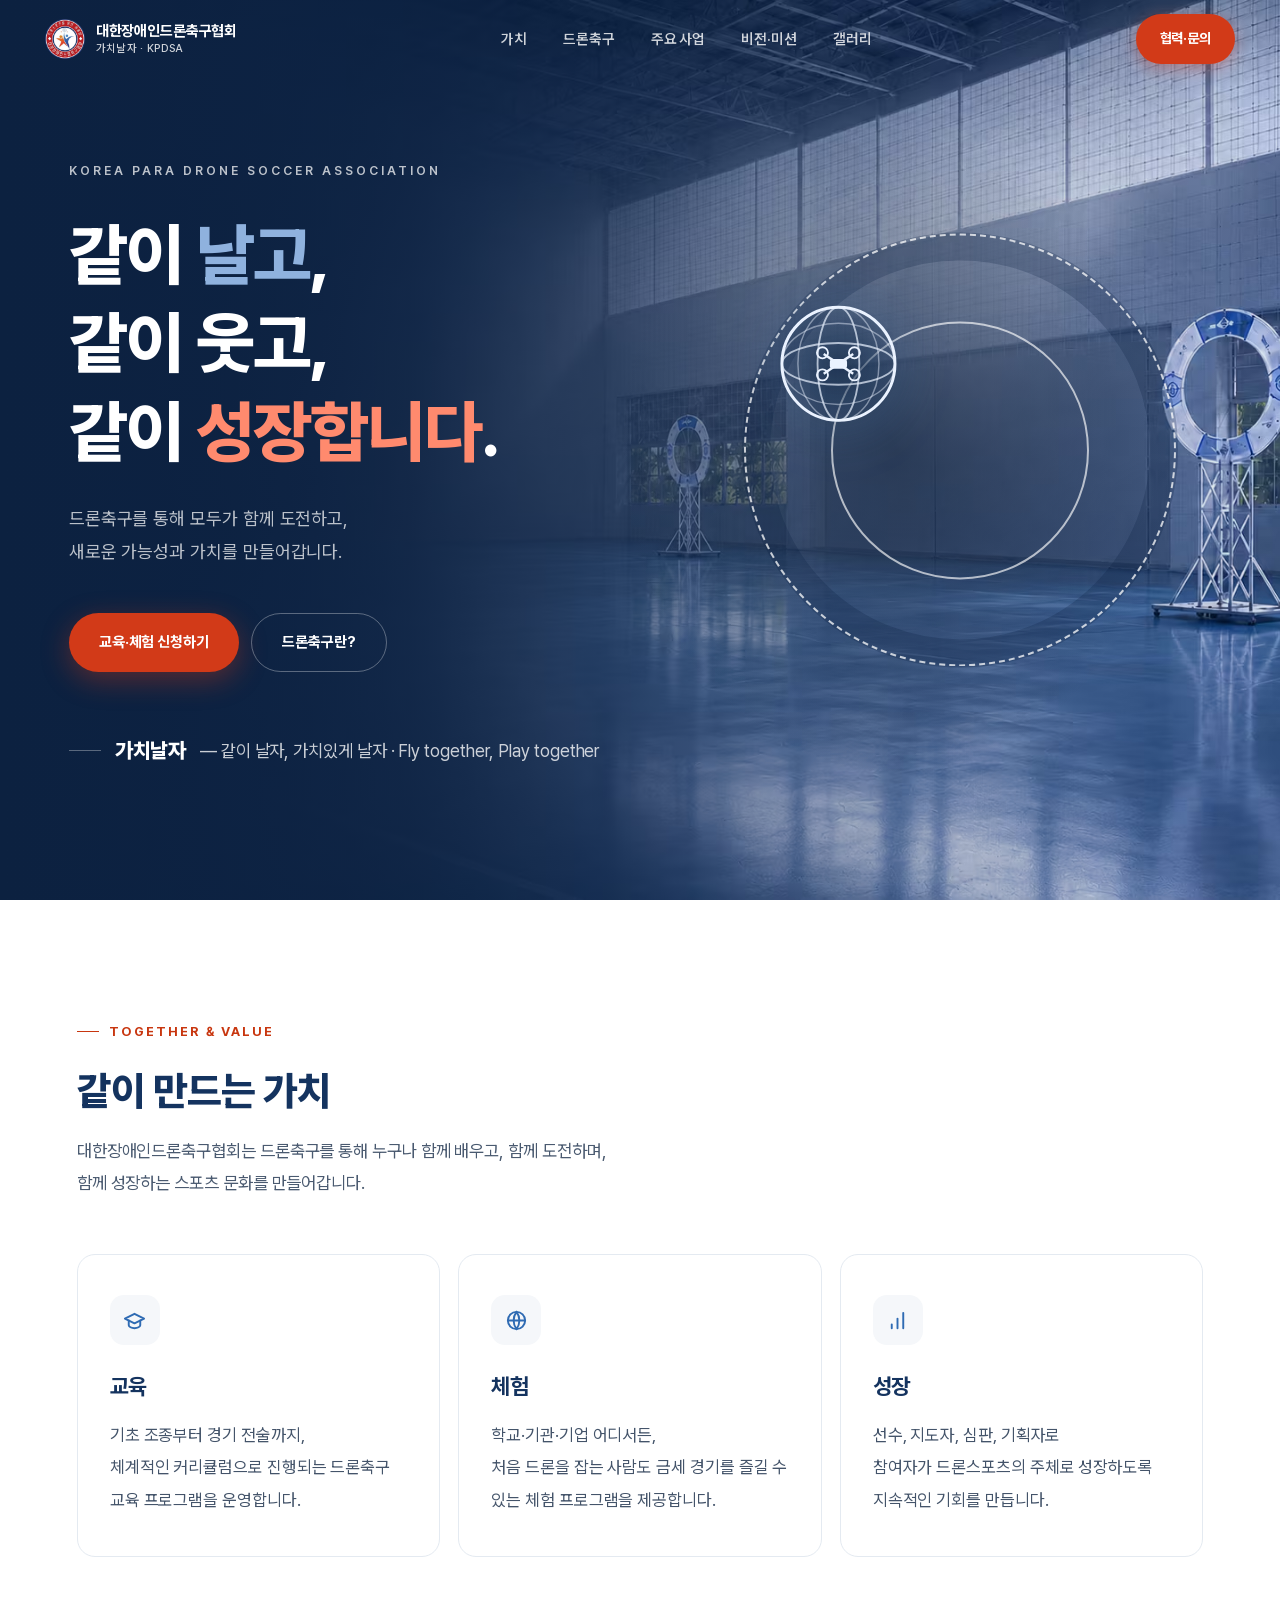
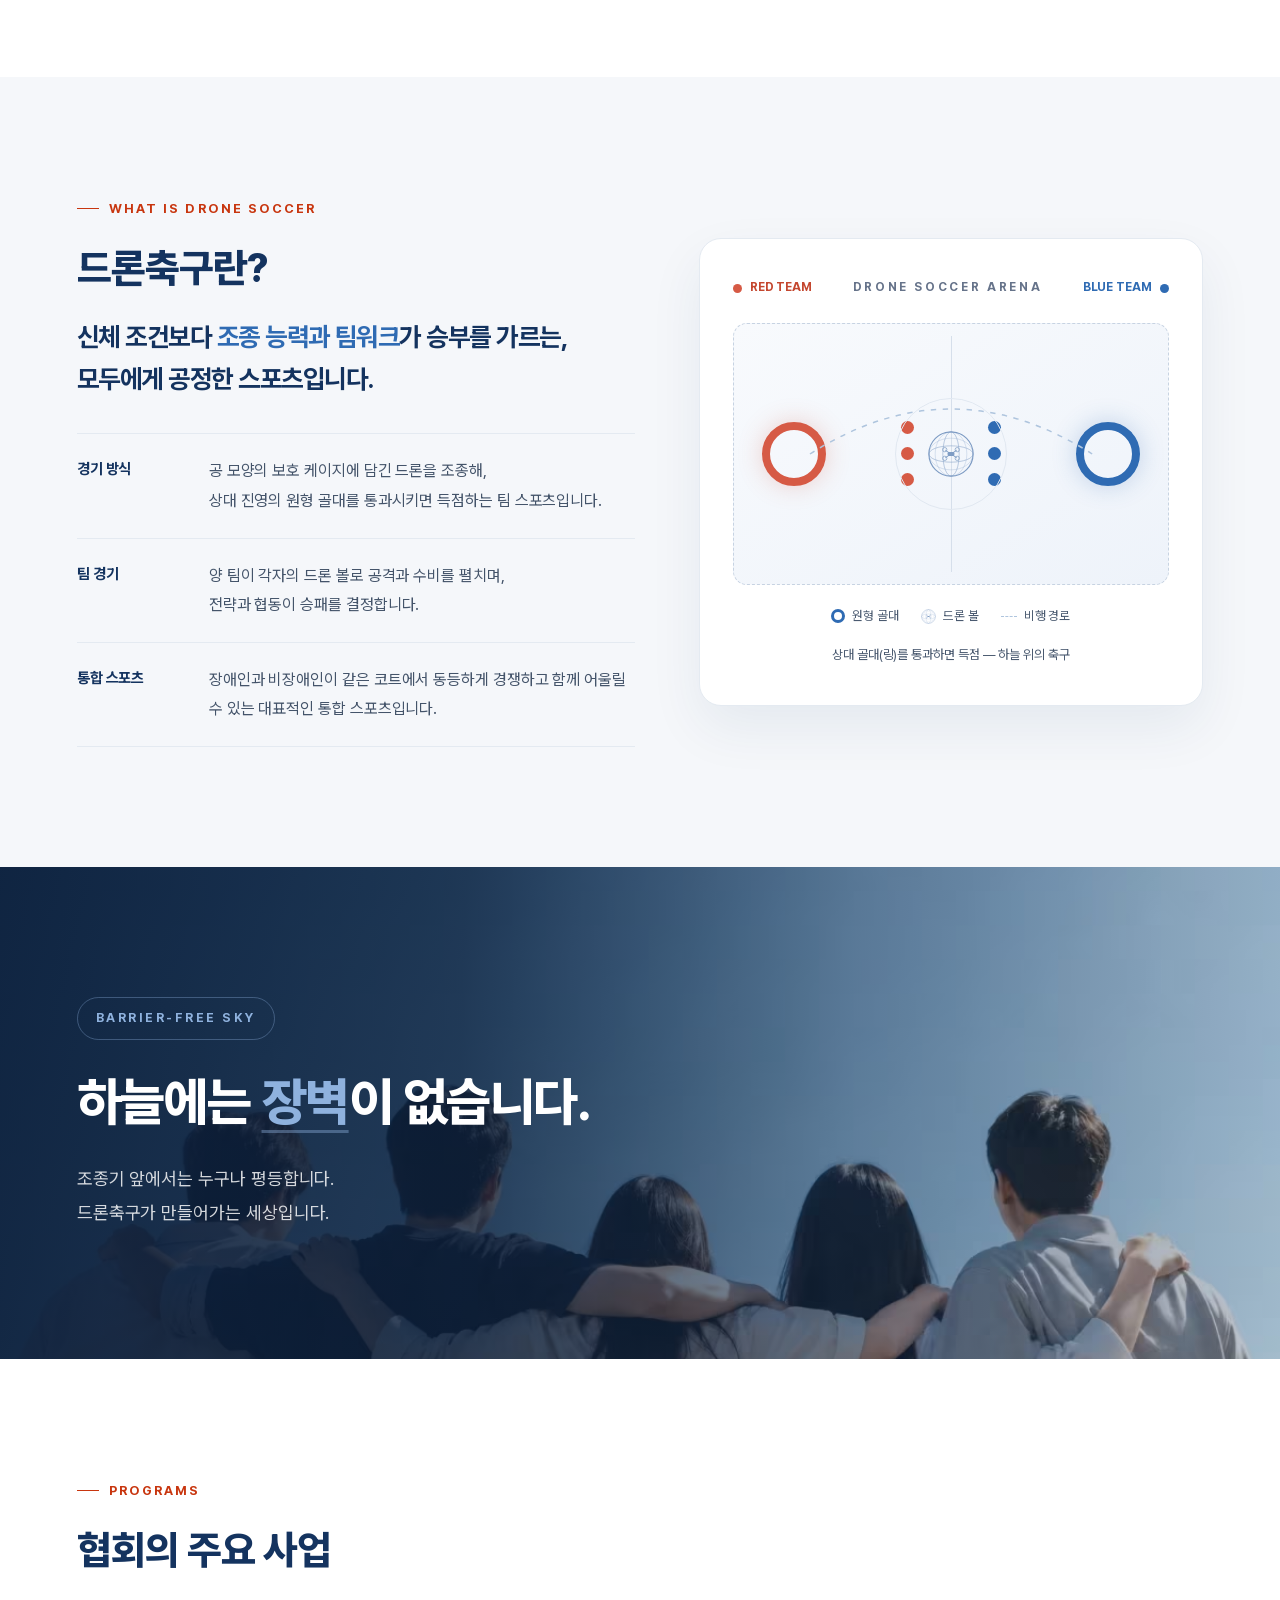
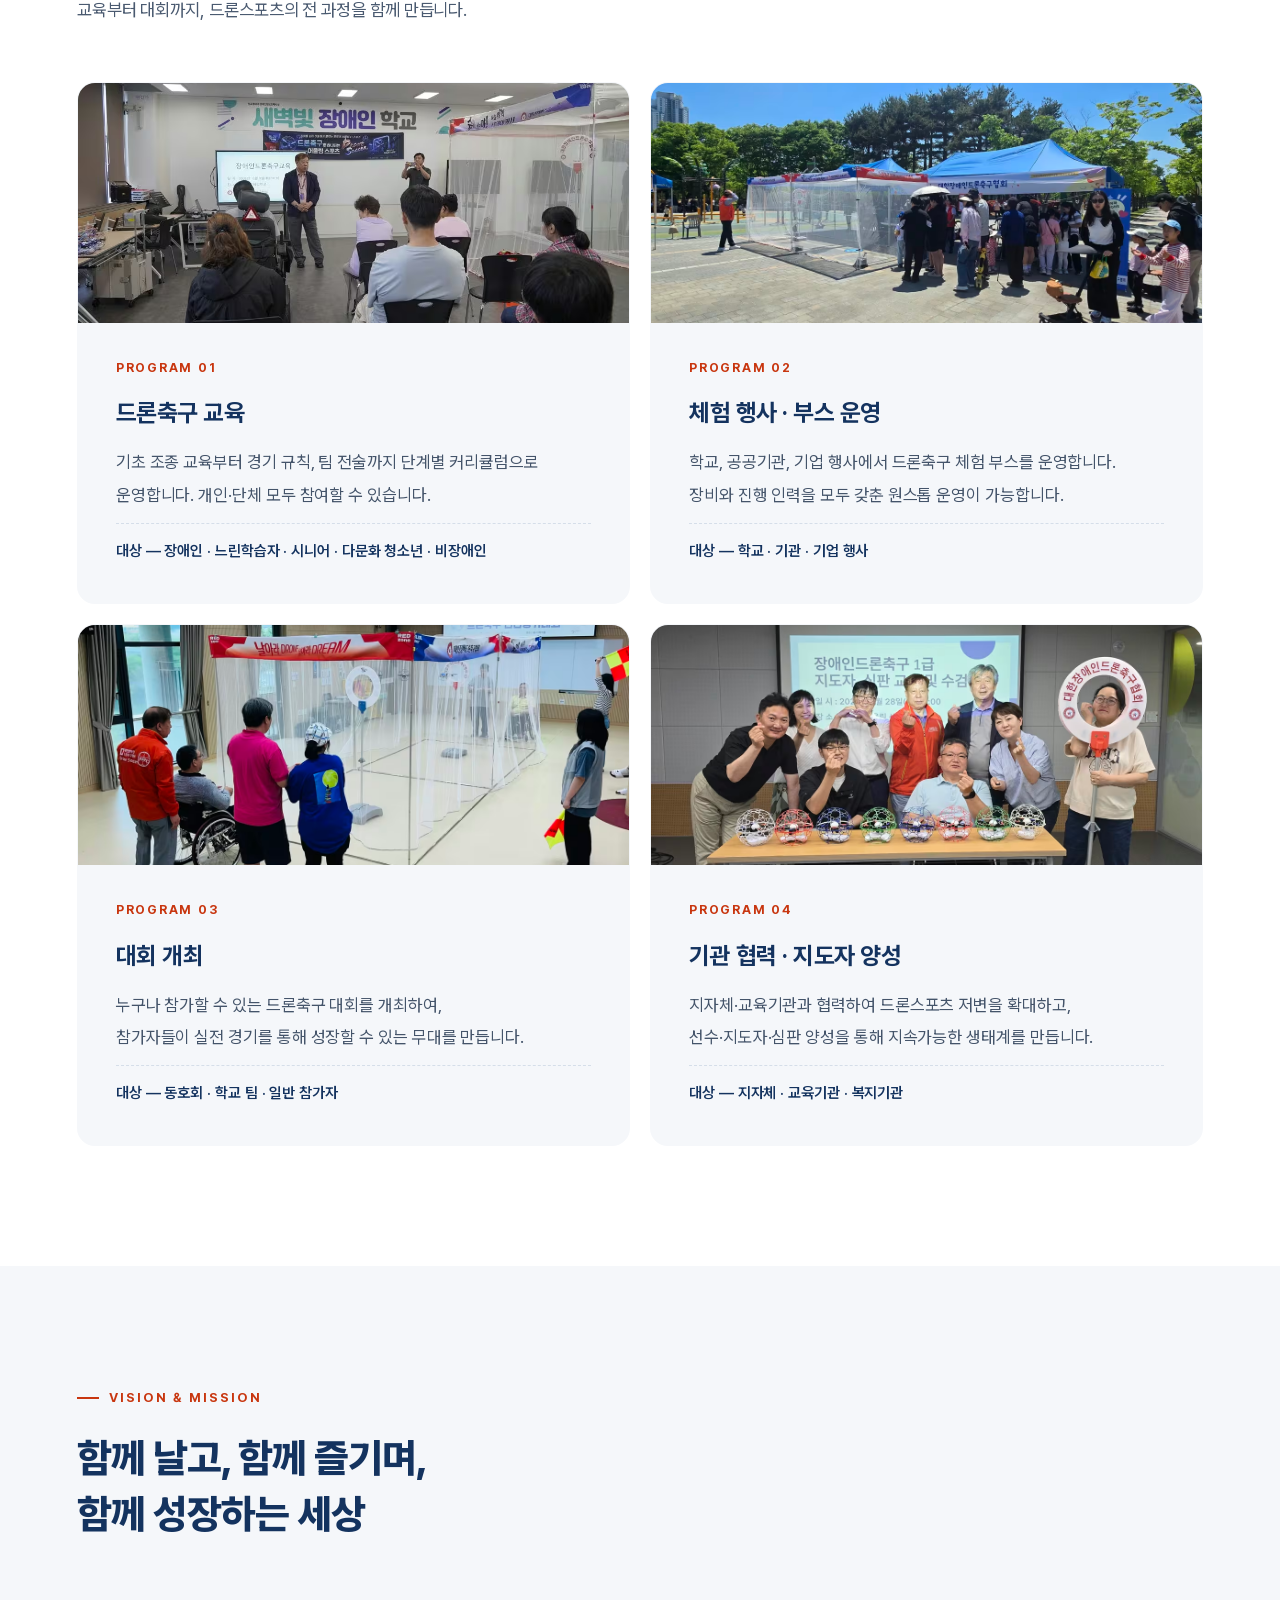
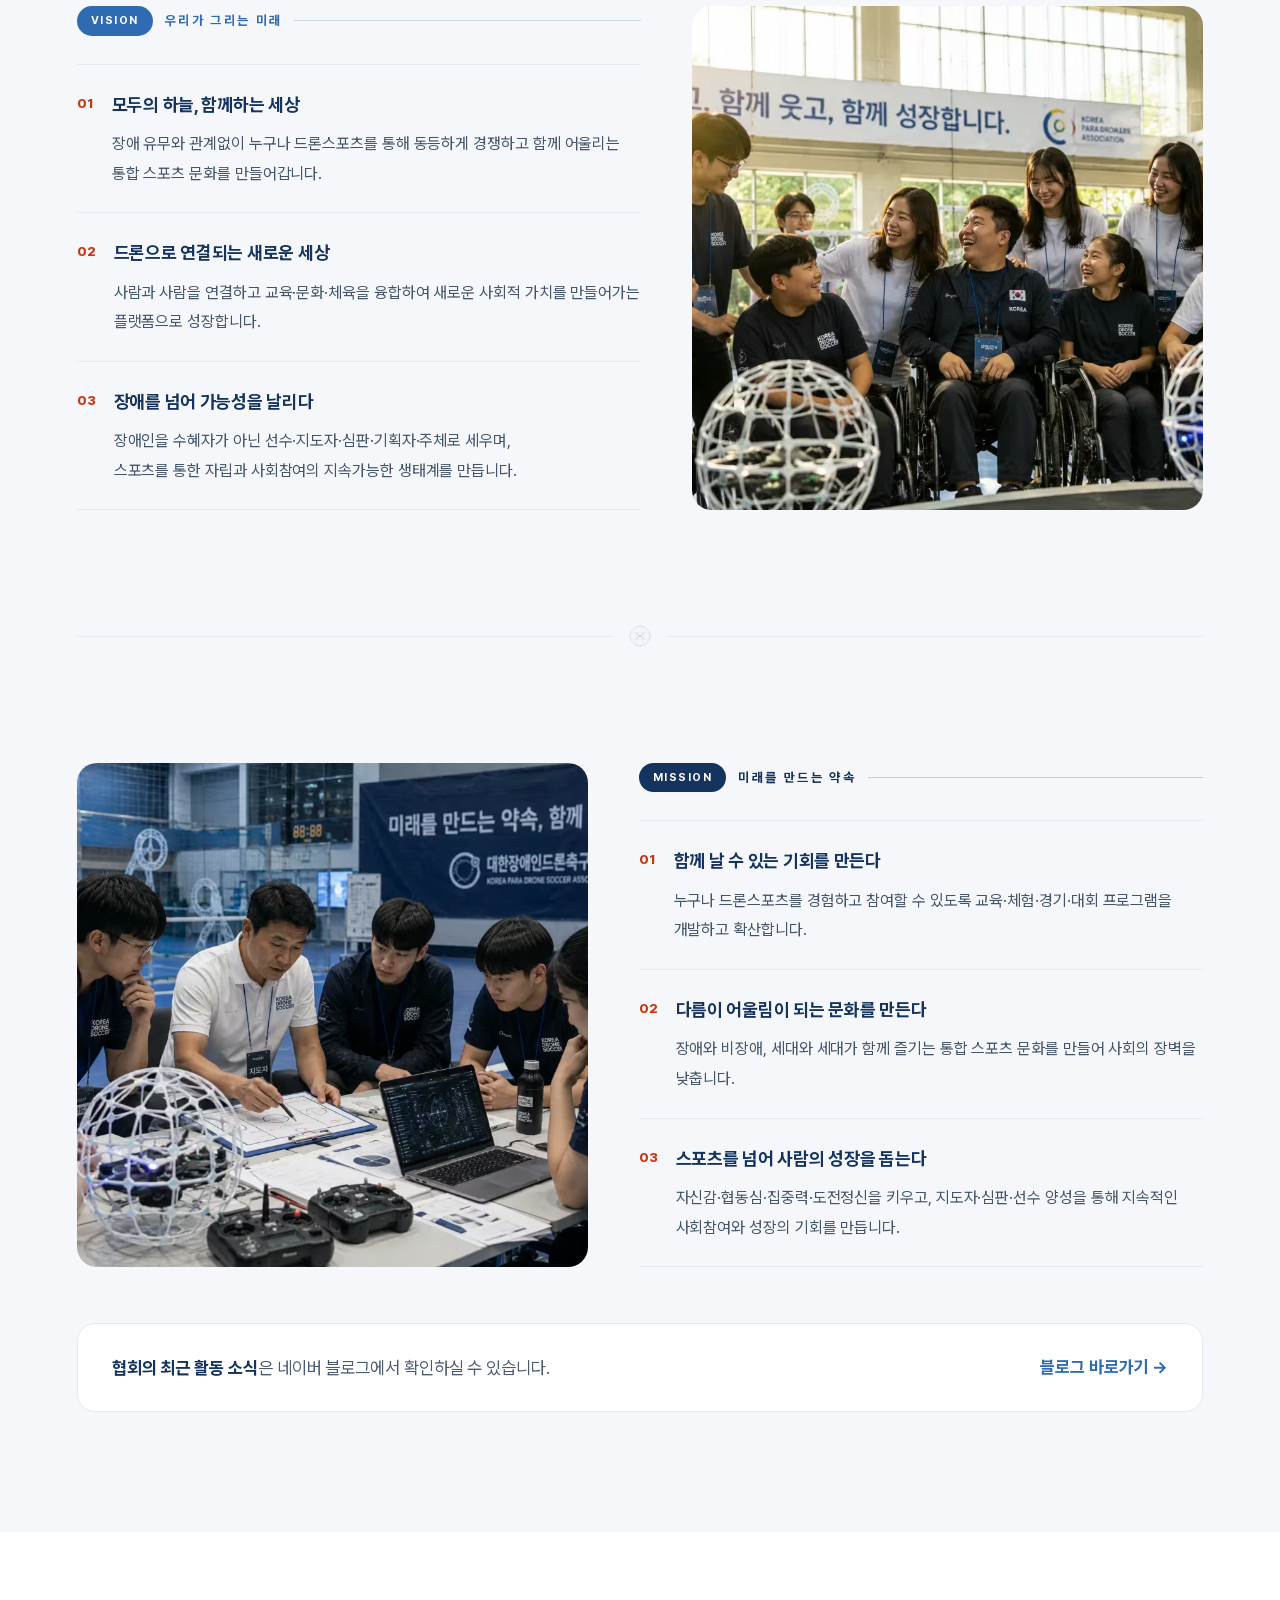
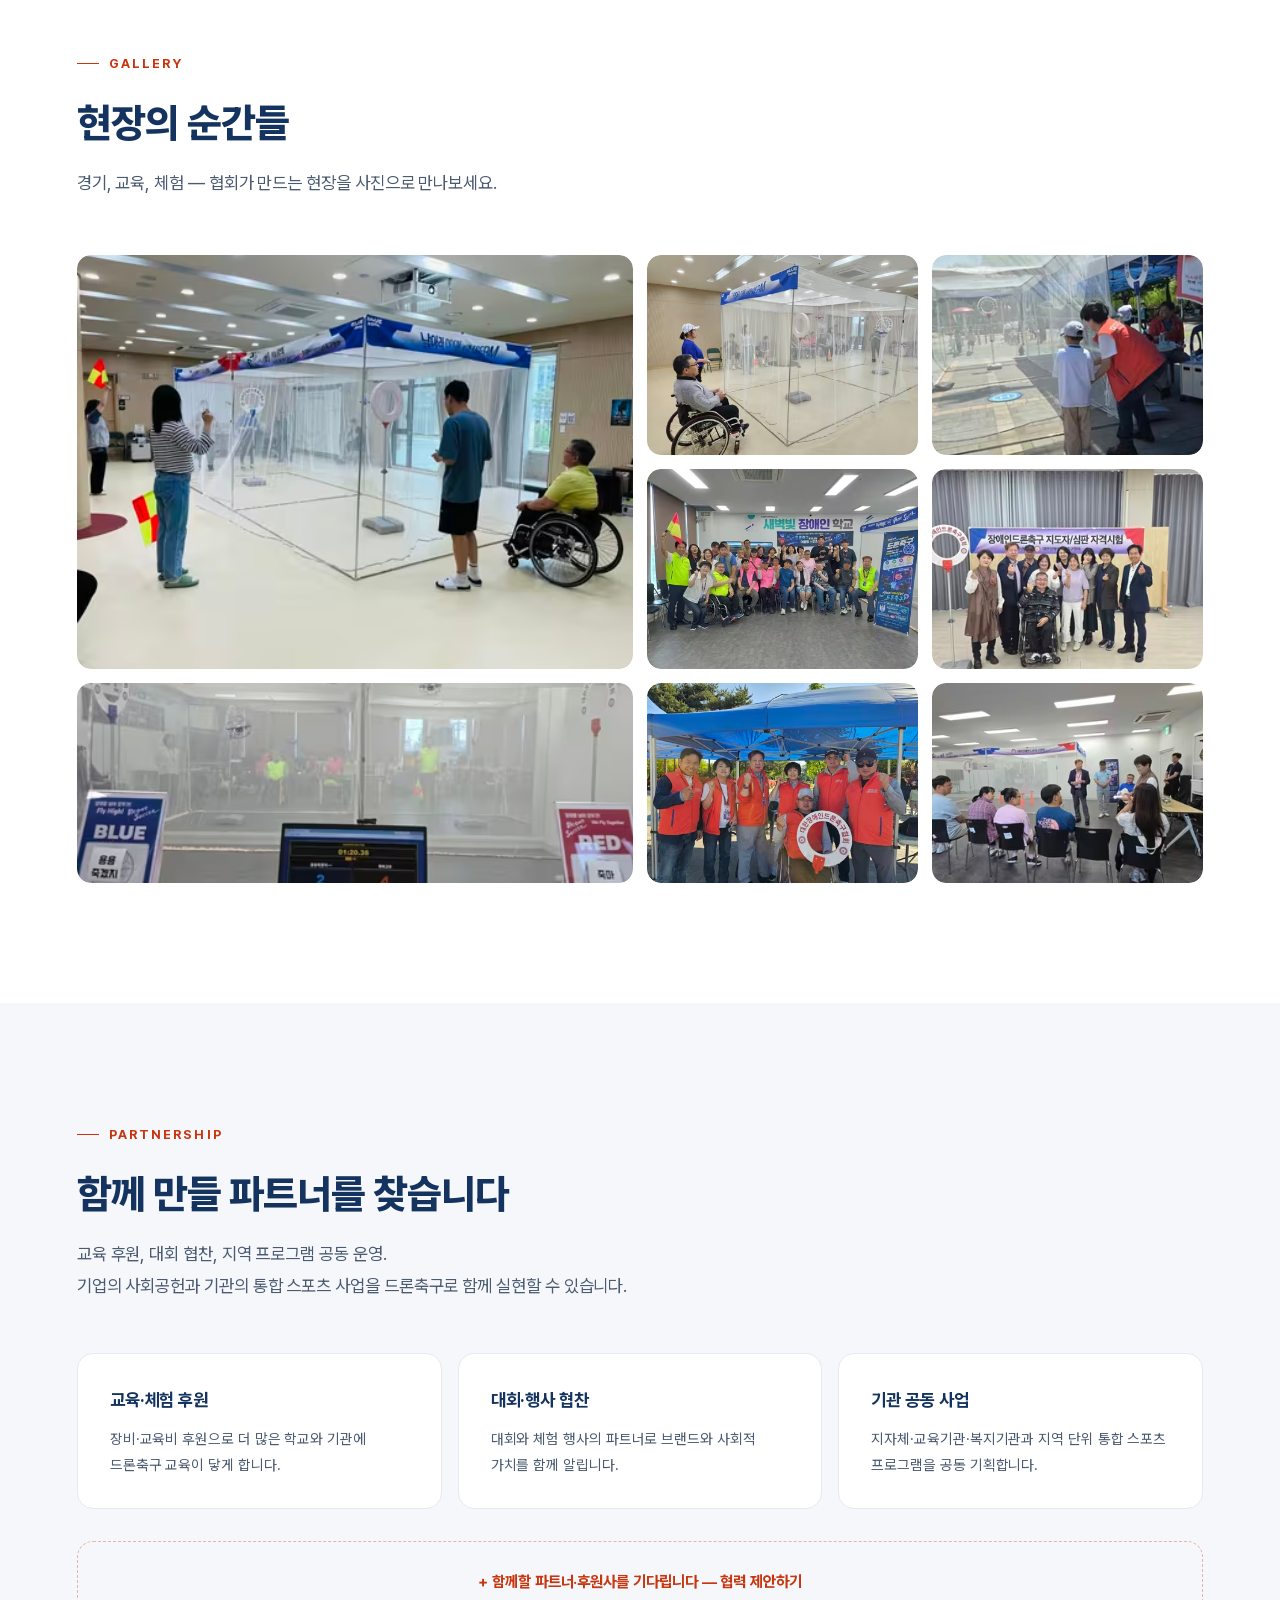
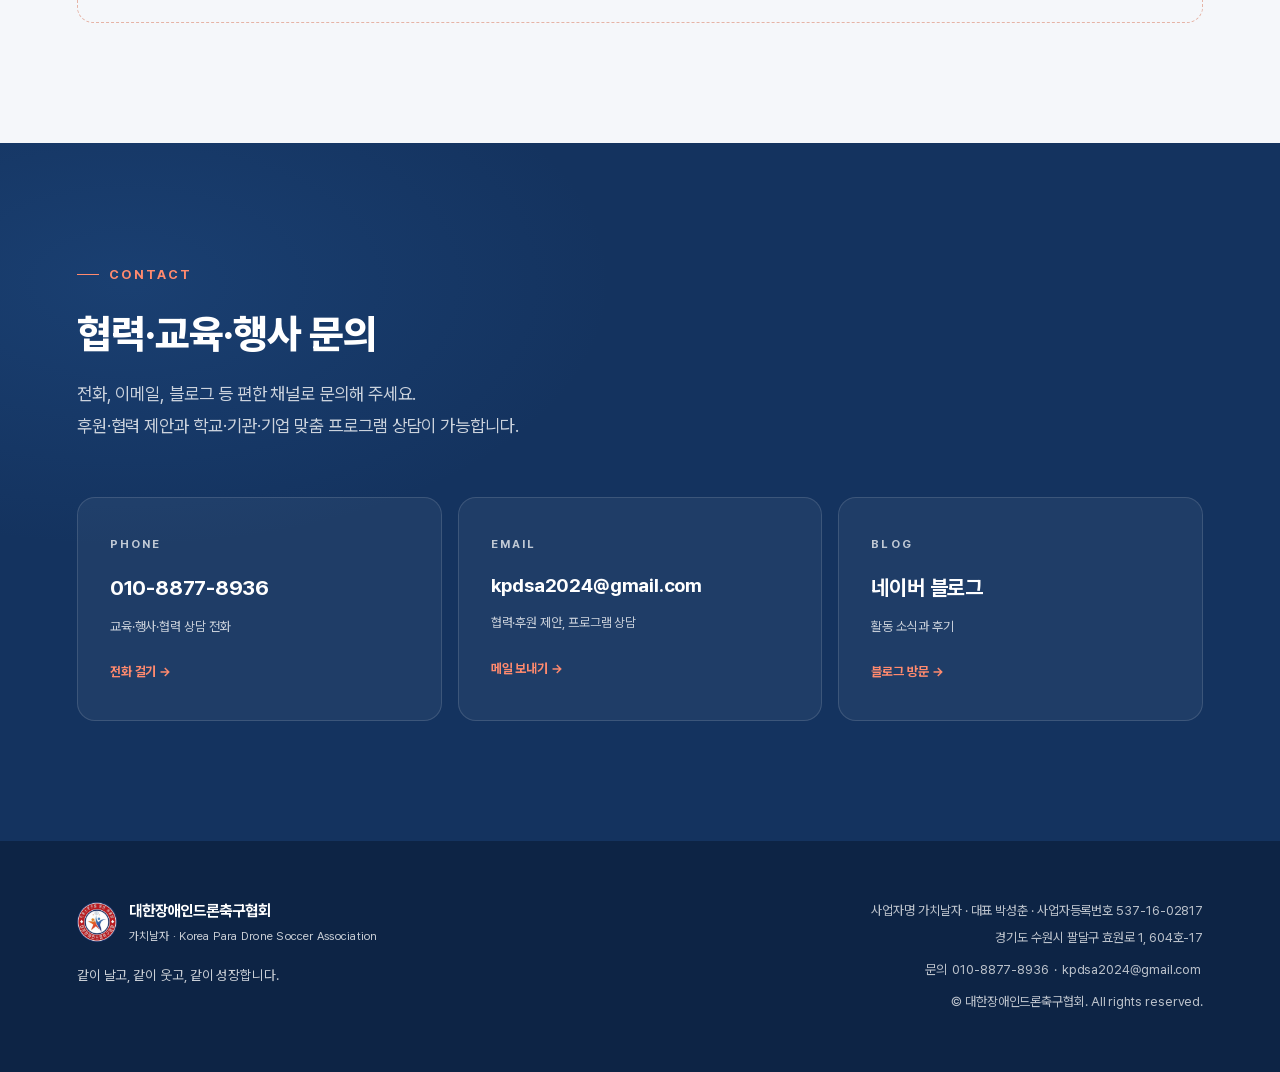
==== commit 50ad2590: "사이트 설명 80자 이내로 단축 — 네이버 진단 권장사항 반영 네이버 서치어드바이저 URL 진단에서 "사이트 설명"이 80자를 넘는다는 권장사항이 떠서 105자 -> 76자로 줄였" ====
--- a/index.html
+++ b/index.html
@@ -4,7 +4,7 @@
 <meta charset="utf-8">
 <meta name="viewport" content="width=device-width, initial-scale=1, viewport-fit=cover">
 <title>대한장애인드론축구협회 | 같이 날고, 같이 웃고, 같이 성장합니다</title>
-<meta name="description" content="대한장애인드론축구협회(가치날자)는 드론축구를 통해 장애인과 비장애인이 함께 참여하는 통합 스포츠 문화를 만들어갑니다. 드론축구 교육·체험 행사·대회 개최·지도자 양성 프로그램을 운영합니다.">
+<meta name="description" content="대한장애인드론축구협회(가치날자)는 드론축구로 장애인·비장애인이 함께하는 통합 스포츠 문화를 만듭니다. 교육·체험·대회·지도자 양성 운영.">
 <meta name="keywords" content="대한장애인드론축구협회,가치날자,드론축구,장애인체육,통합스포츠,드론교육,드론체험,드론축구대회,장애인드론축구,수원 드론축구">
 <meta name="author" content="대한장애인드론축구협회">
 <meta name="robots" content="index,follow,max-image-preview:large,max-snippet:-1,max-video-preview:-1">
@@ -18,7 +18,7 @@
 <meta property="og:site_name" content="대한장애인드론축구협회">
 <meta property="og:locale" content="ko_KR">
 <meta property="og:title" content="대한장애인드론축구협회 | 같이 날고, 같이 웃고, 같이 성장합니다">
-<meta property="og:description" content="대한장애인드론축구협회(가치날자)는 드론축구를 통해 장애인과 비장애인이 함께 참여하는 통합 스포츠 문화를 만들어갑니다. 드론축구 교육·체험 행사·대회 개최·지도자 양성 프로그램을 운영합니다.">
+<meta property="og:description" content="대한장애인드론축구협회(가치날자)는 드론축구로 장애인·비장애인이 함께하는 통합 스포츠 문화를 만듭니다. 교육·체험·대회·지도자 양성 운영.">
 <meta property="og:url" content="https://gachinalja.co.kr/">
 <meta property="og:image" content="https://gachinalja.co.kr/og-image.jpg">
 <meta property="og:image:secure_url" content="https://gachinalja.co.kr/og-image.jpg">
@@ -30,7 +30,7 @@
 <!-- Twitter / X -->
 <meta name="twitter:card" content="summary_large_image">
 <meta name="twitter:title" content="대한장애인드론축구협회 | 같이 날고, 같이 웃고, 같이 성장합니다">
-<meta name="twitter:description" content="대한장애인드론축구협회(가치날자)는 드론축구를 통해 장애인과 비장애인이 함께 참여하는 통합 스포츠 문화를 만들어갑니다. 드론축구 교육·체험 행사·대회 개최·지도자 양성 프로그램을 운영합니다.">
+<meta name="twitter:description" content="대한장애인드론축구협회(가치날자)는 드론축구로 장애인·비장애인이 함께하는 통합 스포츠 문화를 만듭니다. 교육·체험·대회·지도자 양성 운영.">
 <meta name="twitter:image" content="https://gachinalja.co.kr/og-image.jpg">
 <meta name="twitter:image:alt" content="대한장애인드론축구협회 - 같이 날고, 같이 웃고, 같이 성장합니다">
 
@@ -48,7 +48,7 @@
 <link rel="stylesheet" href="assets/css/site.css">
 <link rel="preload" as="image" type="image/avif" imagesrcset="assets/img/hero-1556.avif 1556w, assets/img/hero-778.avif 778w" imagesizes="100vw" fetchpriority="high">
 
-<script type="application/ld+json">{"@context":"https://schema.org","@type":"SportsOrganization","@id":"https://gachinalja.co.kr/#organization","name":"대한장애인드론축구협회","alternateName":["가치날자","Korea Para Drone Soccer Association","KPDSA"],"url":"https://gachinalja.co.kr/","logo":"https://gachinalja.co.kr/icon-512.png","image":"https://gachinalja.co.kr/og-image.jpg","description":"대한장애인드론축구협회(가치날자)는 드론축구를 통해 장애인과 비장애인이 함께 참여하는 통합 스포츠 문화를 만들어갑니다. 드론축구 교육·체험 행사·대회 개최·지도자 양성 프로그램을 운영합니다.","sport":"드론축구","areaServed":{"@type":"Country","name":"대한민국"},"address":{"@type":"PostalAddress","streetAddress":"효원로 1, 604호-17","addressLocality":"수원시 팔달구","addressRegion":"경기도","addressCountry":"KR"},"email":"kpdsa2024@gmail.com","telephone":"+82-10-8877-8936","founder":{"@type":"Person","name":"박성춘"},"contactPoint":[{"@type":"ContactPoint","telephone":"+82-10-8877-8936","email":"kpdsa2024@gmail.com","contactType":"customer service","availableLanguage":["Korean"],"areaServed":"KR"}],"sameAs":["https://blog.naver.com/droneboy123"]}</script>
+<script type="application/ld+json">{"@context":"https://schema.org","@type":"SportsOrganization","@id":"https://gachinalja.co.kr/#organization","name":"대한장애인드론축구협회","alternateName":["가치날자","Korea Para Drone Soccer Association","KPDSA"],"url":"https://gachinalja.co.kr/","logo":"https://gachinalja.co.kr/icon-512.png","image":"https://gachinalja.co.kr/og-image.jpg","description":"대한장애인드론축구협회(가치날자)는 드론축구로 장애인·비장애인이 함께하는 통합 스포츠 문화를 만듭니다. 교육·체험·대회·지도자 양성 운영.","sport":"드론축구","areaServed":{"@type":"Country","name":"대한민국"},"address":{"@type":"PostalAddress","streetAddress":"효원로 1, 604호-17","addressLocality":"수원시 팔달구","addressRegion":"경기도","addressCountry":"KR"},"email":"kpdsa2024@gmail.com","telephone":"+82-10-8877-8936","founder":{"@type":"Person","name":"박성춘"},"contactPoint":[{"@type":"ContactPoint","telephone":"+82-10-8877-8936","email":"kpdsa2024@gmail.com","contactType":"customer service","availableLanguage":["Korean"],"areaServed":"KR"}],"sameAs":["https://blog.naver.com/droneboy123"]}</script>
 <script type="application/ld+json">{"@context":"https://schema.org","@type":"WebSite","@id":"https://gachinalja.co.kr/#website","url":"https://gachinalja.co.kr/","name":"대한장애인드론축구협회","inLanguage":"ko-KR","publisher":{"@id":"https://gachinalja.co.kr/#organization"}}</script>
 <script type="application/ld+json">{"@context":"https://schema.org","@type":"FAQPage","mainEntity":[{"@type":"Question","name":"드론축구란 무엇인가요?","acceptedAnswer":{"@type":"Answer","text":"공 모양의 보호 케이지에 담긴 드론을 조종해 상대 진영의 원형 골대를 통과시키면 득점하는 팀 스포츠입니다. 신체 조건보다 조종 능력과 팀워크가 승부를 가르기 때문에 장애인과 비장애인이 같은 코트에서 동등하게 경쟁할 수 있습니다."}},{"@type":"Question","name":"교육이나 체험은 어떻게 신청하나요?","acceptedAnswer":{"@type":"Answer","text":"전화(010-8877-8936) 또는 이메일(kpdsa2024@gmail.com), 네이버 블로그를 통해 문의하시면 학교·기관·기업 맞춤 프로그램 상담이 가능합니다."}},{"@type":"Question","name":"장애인만 참여할 수 있나요?","acceptedAnswer":{"@type":"Answer","text":"아닙니다. 대한장애인드론축구협회의 프로그램은 장애인과 비장애인이 함께 참여하는 통합 스포츠를 지향합니다. 학교, 기관, 기업 단위 체험 및 교육 프로그램도 운영합니다."}}]}</script>
 
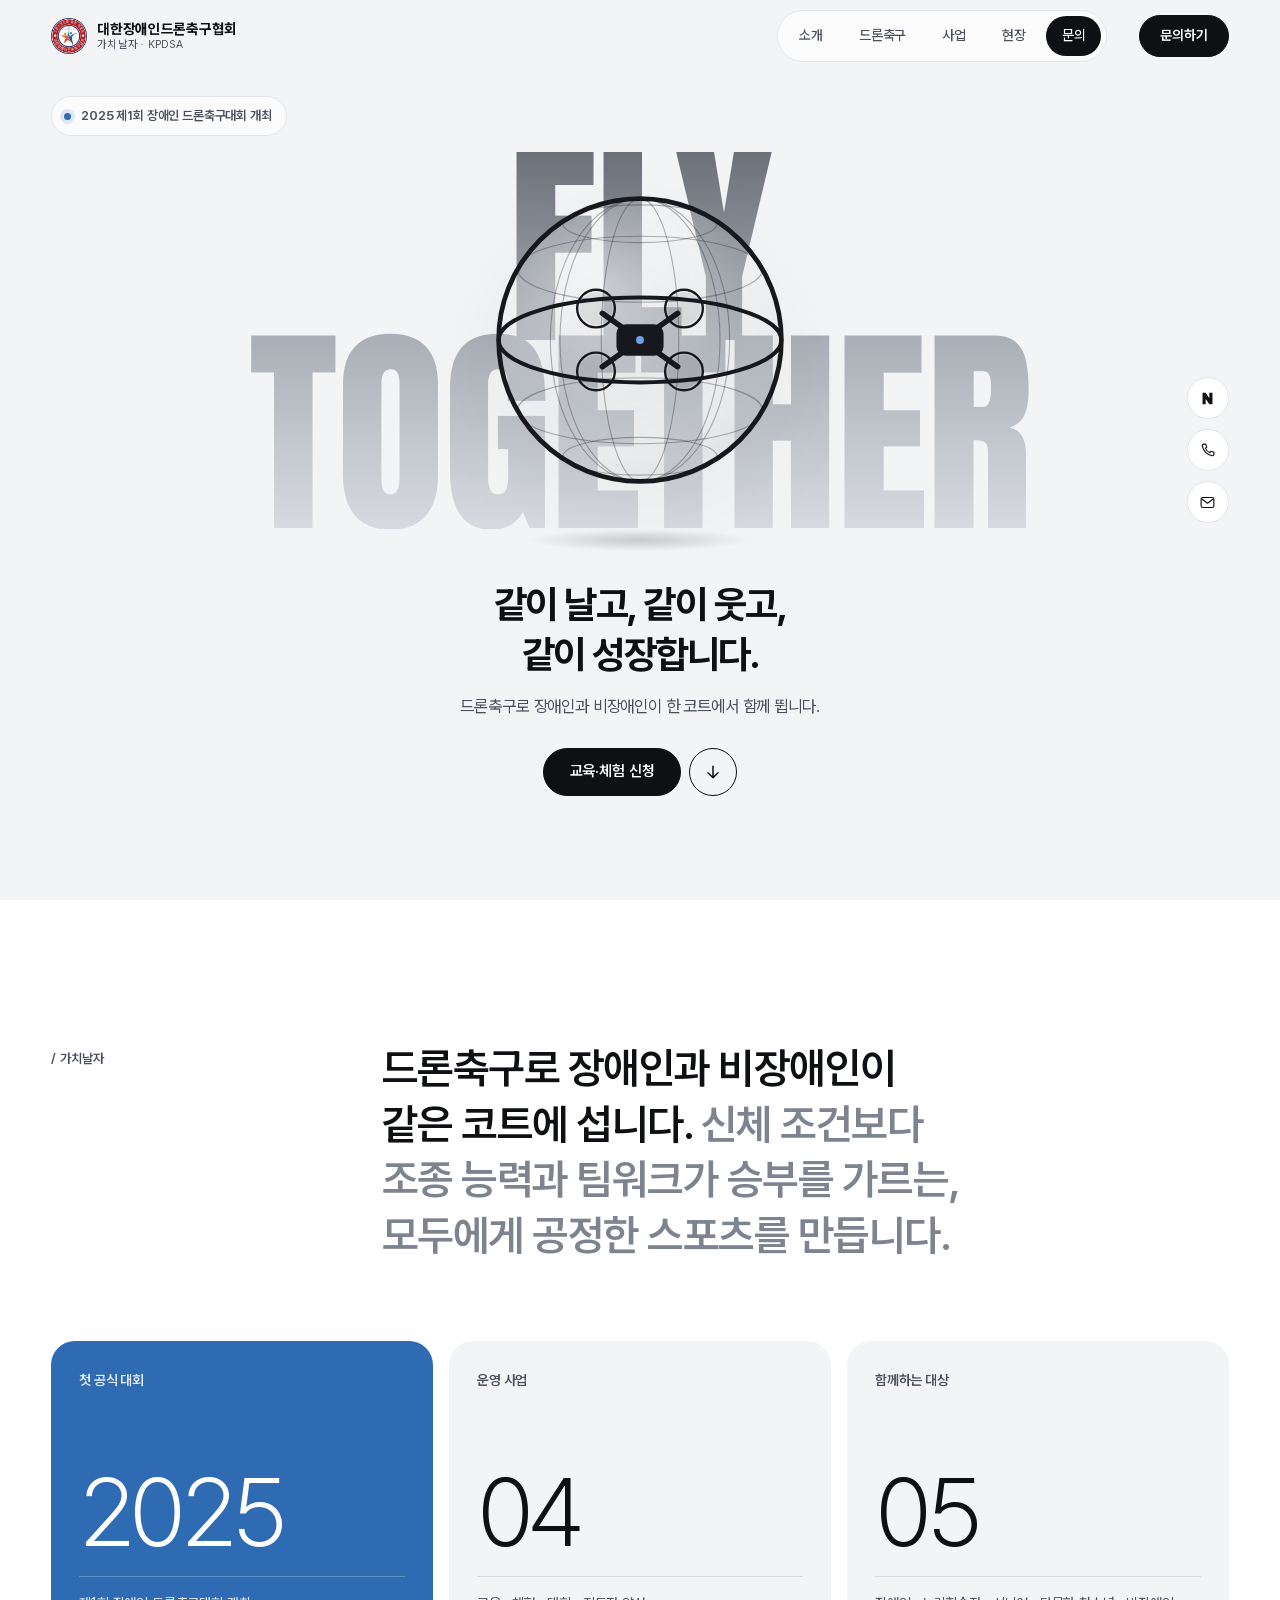
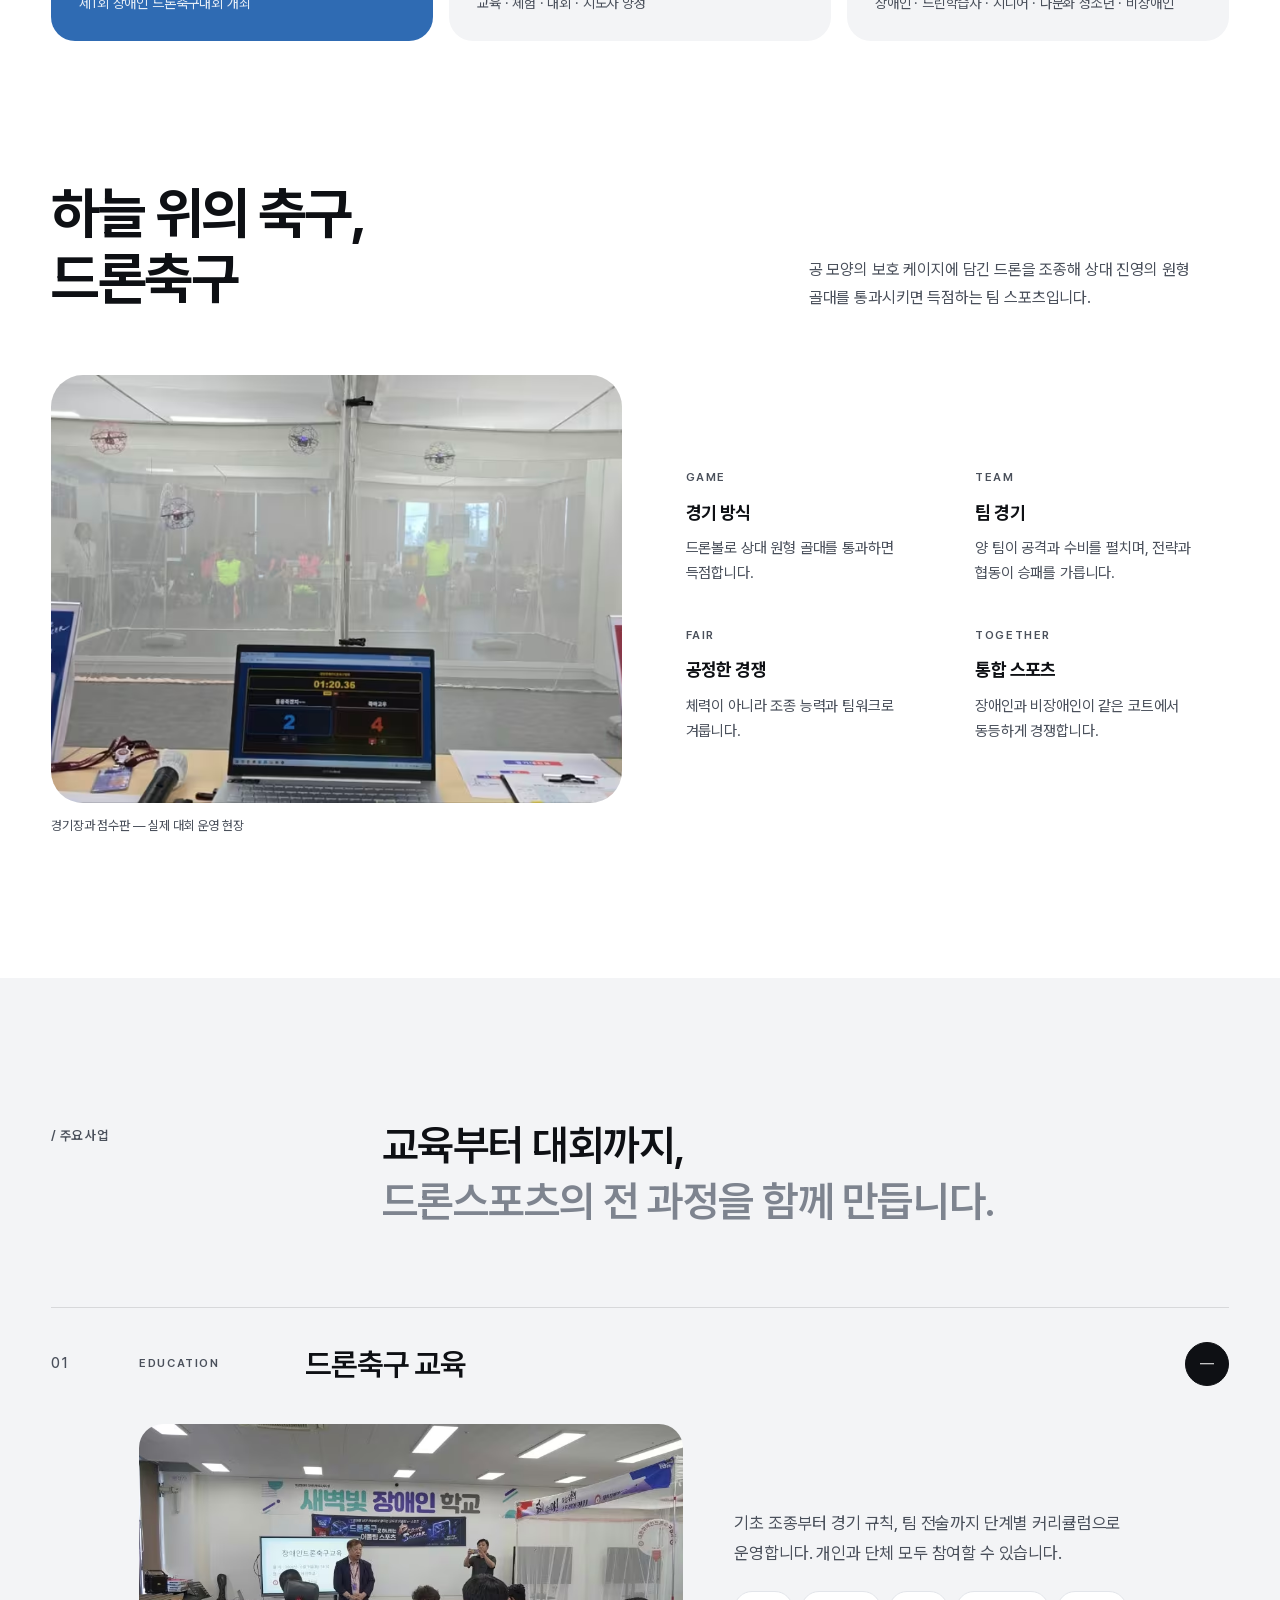
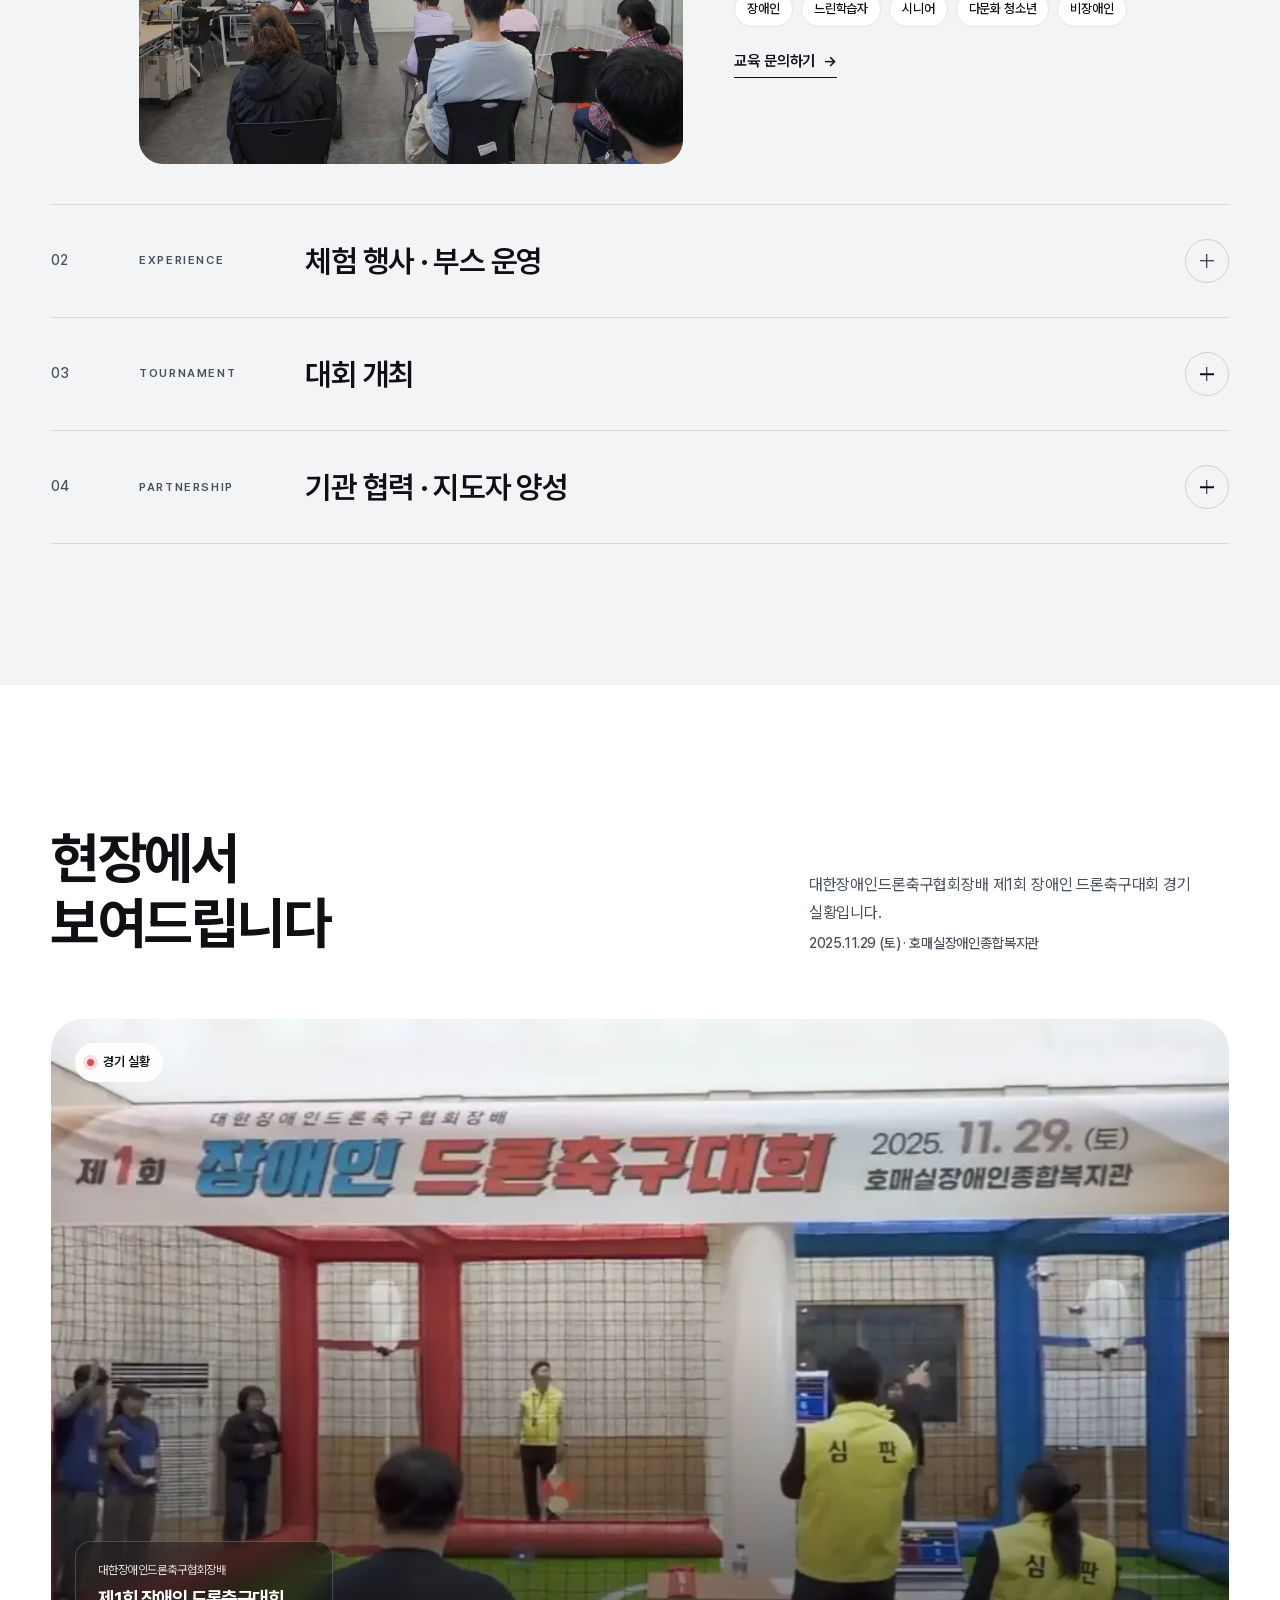
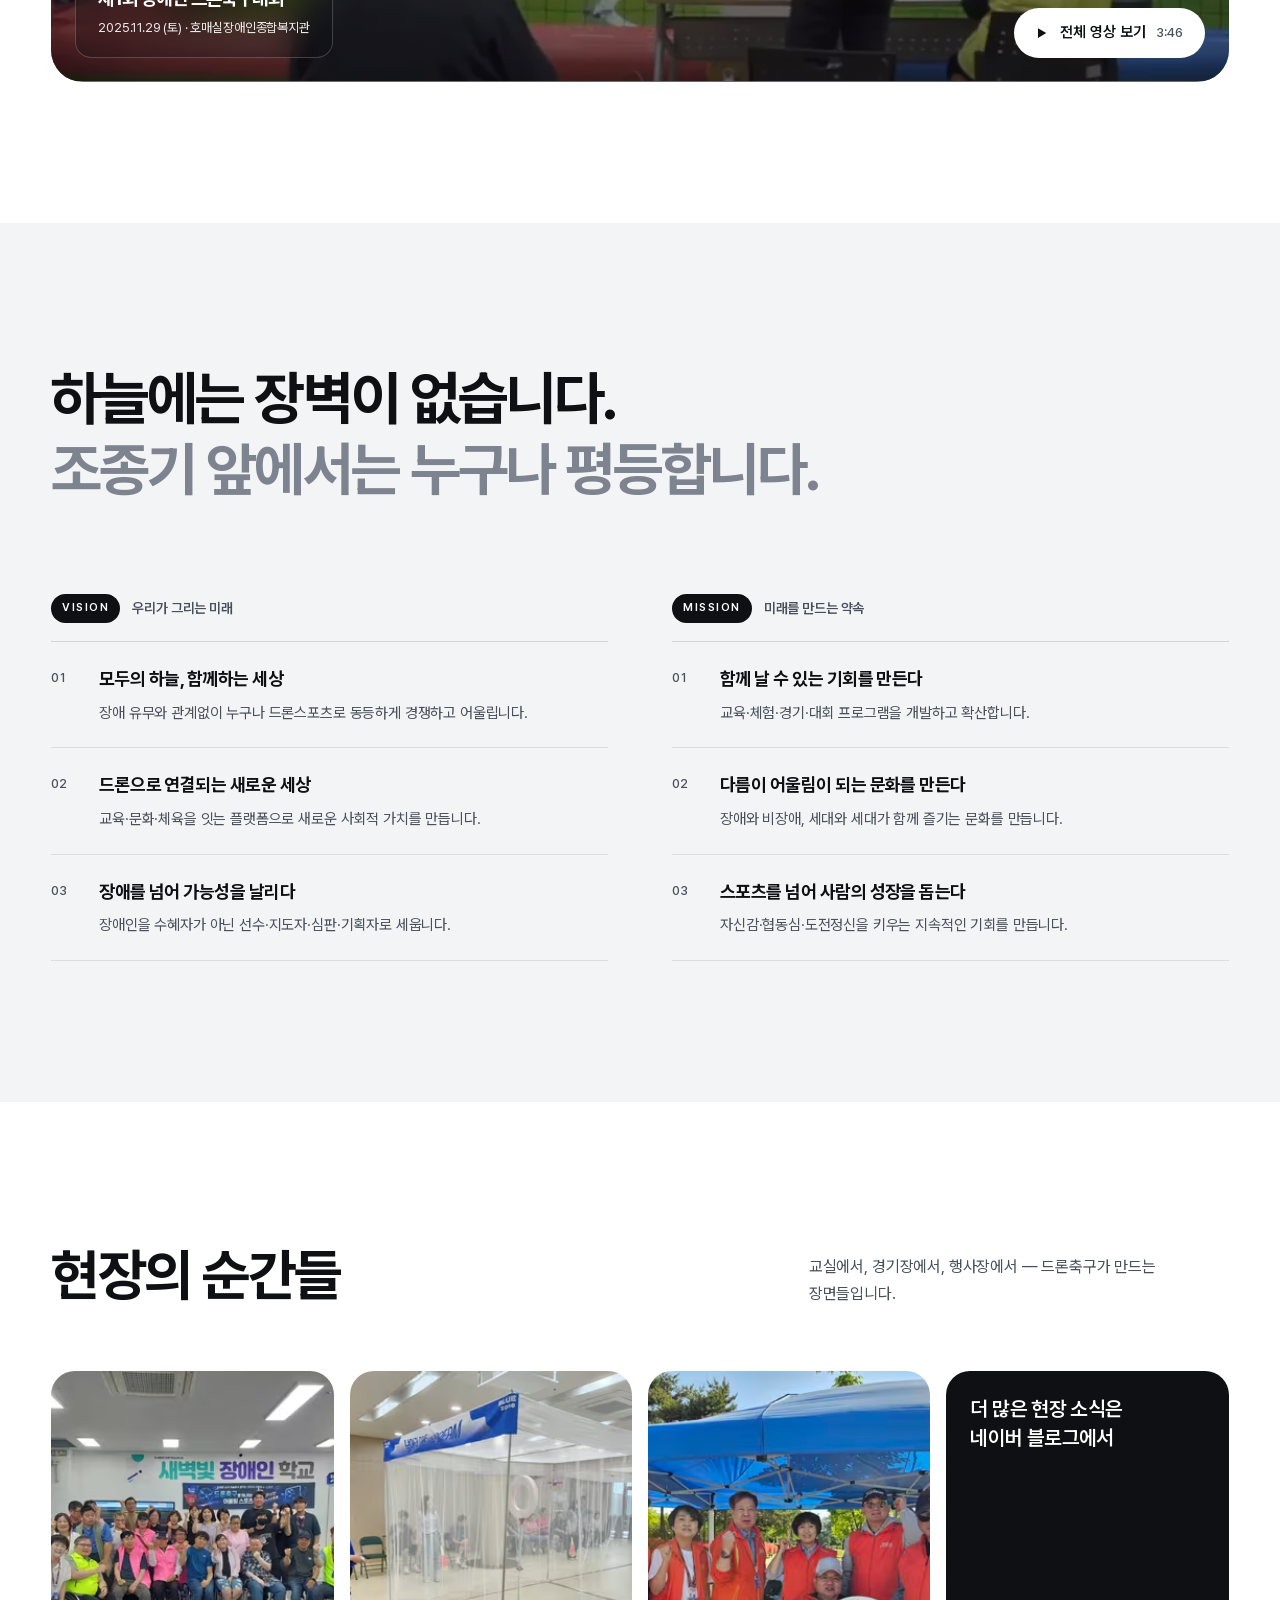
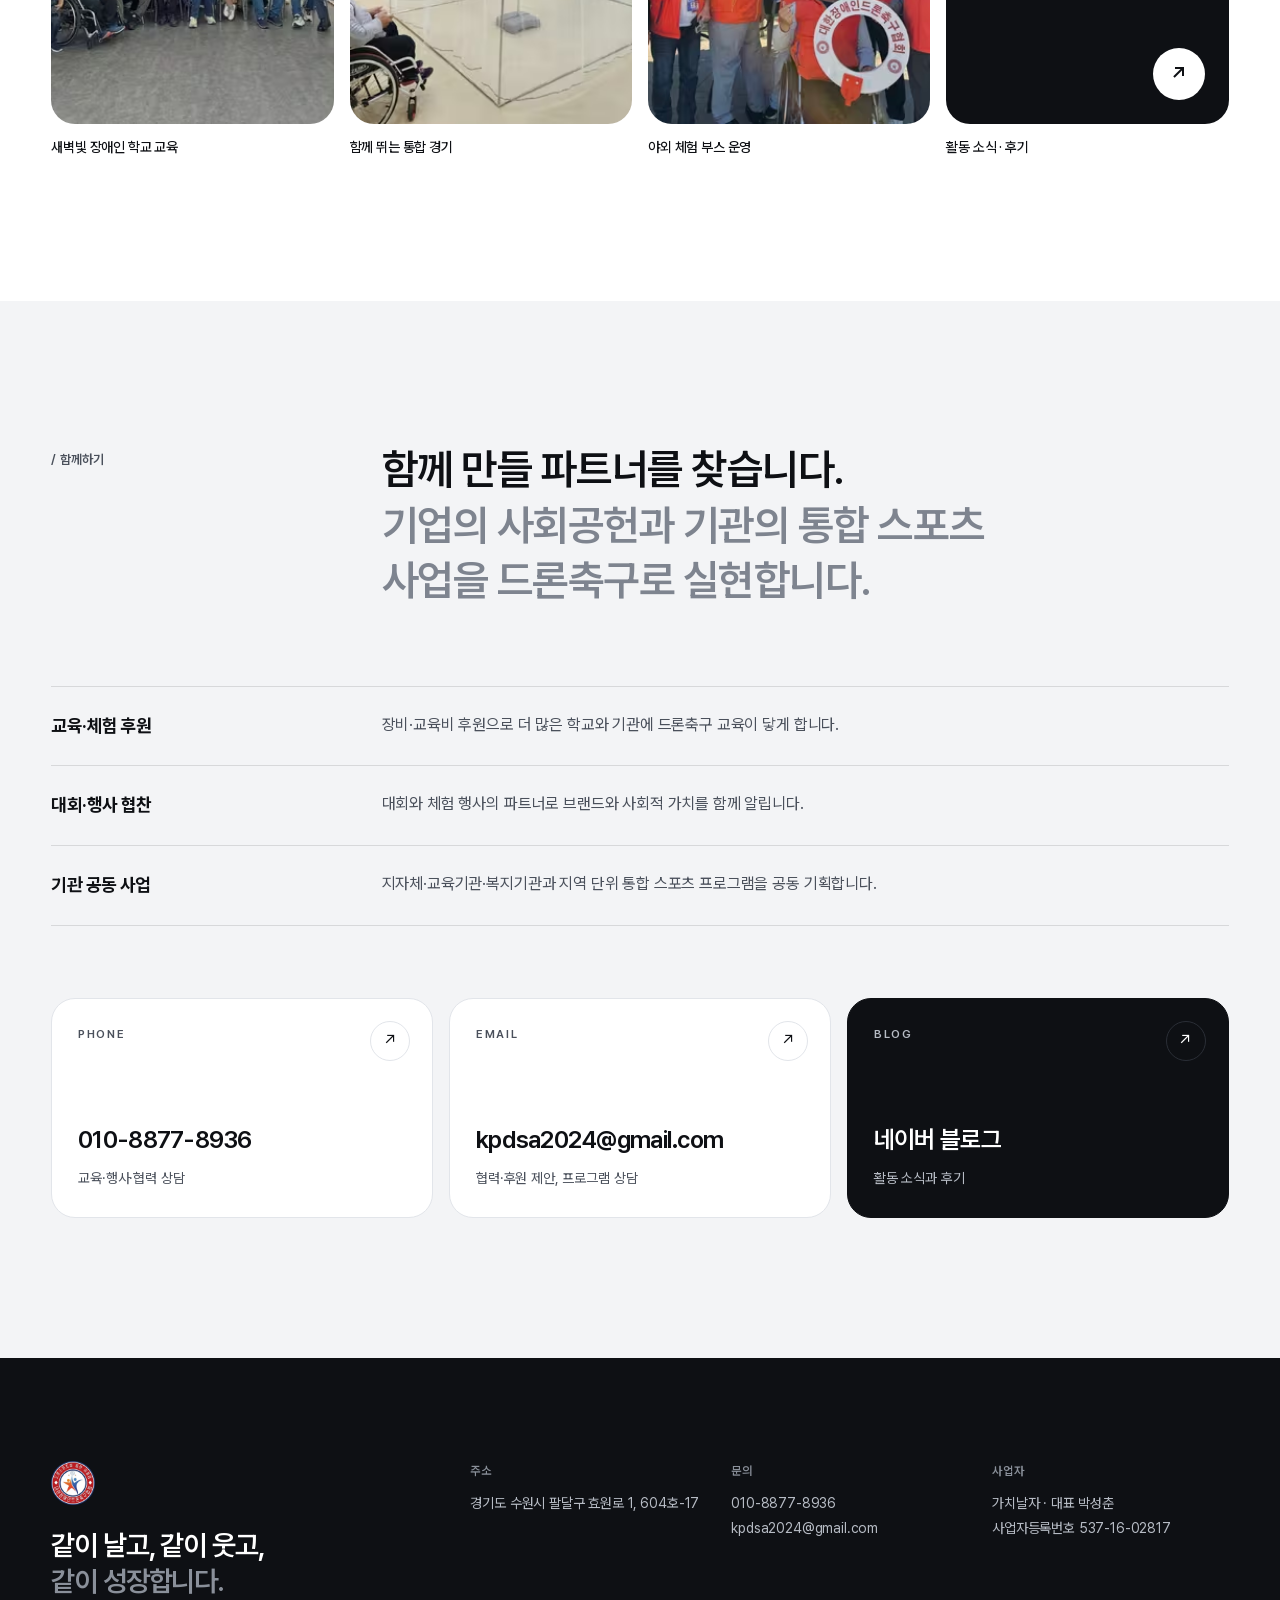
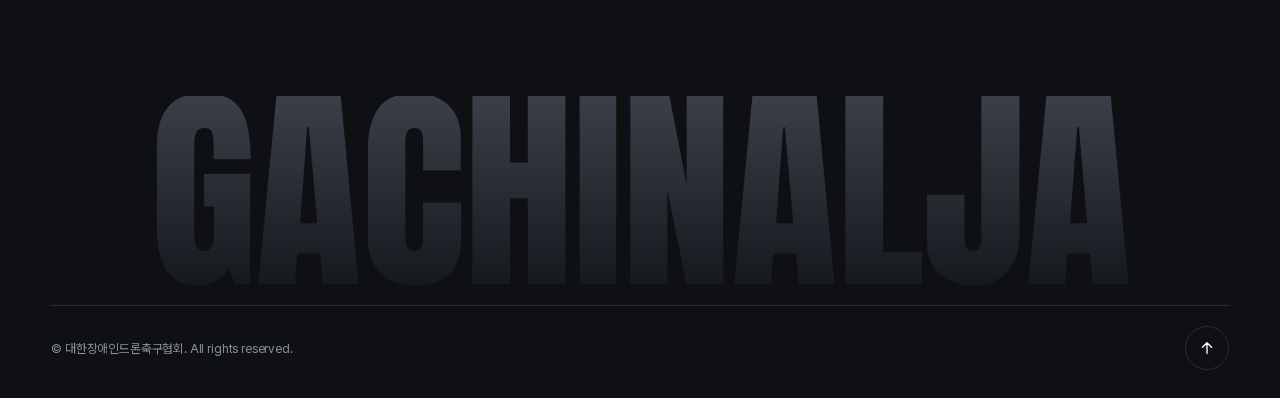
==== commit ce89fa02: "사이트 전면 리뉴얼 — 흑백 기반 레퍼런스 스타일 + 대회 영상 디자인 툴 내보내기 파일을 변환하던 구조를 버리고, 직접 작성한 HTML·CSS·JS로 새로 만들었습니다. 이제 문" ====
--- a/index.html
+++ b/index.html
@@ -8,7 +8,7 @@
 <meta name="keywords" content="대한장애인드론축구협회,가치날자,드론축구,장애인체육,통합스포츠,드론교육,드론체험,드론축구대회,장애인드론축구,수원 드론축구">
 <meta name="author" content="대한장애인드론축구협회">
 <meta name="robots" content="index,follow,max-image-preview:large,max-snippet:-1,max-video-preview:-1">
-<meta name="theme-color" content="#14335F">
+<meta name="theme-color" content="#F3F4F6">
 <meta name="format-detection" content="telephone=yes">
 <meta name="referrer" content="strict-origin-when-cross-origin">
 <link rel="canonical" href="https://gachinalja.co.kr/">
@@ -34,9 +34,8 @@
 <meta name="twitter:image" content="https://gachinalja.co.kr/og-image.jpg">
 <meta name="twitter:image:alt" content="대한장애인드론축구협회 - 같이 날고, 같이 웃고, 같이 성장합니다">
 
-<!-- 검색엔진 소유확인 — 각 콘솔에서 발급받은 값으로 교체 후 주석 해제 -->
+<!-- 검색엔진 소유확인 (구글은 DNS TXT 레코드로 인증 완료) -->
 <meta name="naver-site-verification" content="6b416343850fb86ff10b9be7f6fead7fe8ea09ba">
-<!-- <meta name="google-site-verification" content="GOOGLE_VERIFICATION_CODE"> -->
 <!-- <meta name="msvalidate.01" content="BING_VERIFICATION_CODE"> -->
 
 <link rel="icon" href="favicon.ico" sizes="32x32">
@@ -44,13 +43,15 @@
 <link rel="apple-touch-icon" href="apple-touch-icon.png">
 <link rel="manifest" href="site.webmanifest">
 
-<style>html{scroll-behavior:smooth}body{margin:0;font-family:'Pretendard Variable',-apple-system,'Apple SD Gothic Neo','Malgun Gothic',sans-serif;color:#4A5A70;background:#fff;font-size:16px;line-height:1.8;letter-spacing:-.005em;word-break:keep-all;overflow-x:hidden}#siteHeader{position:fixed;top:0;left:0;right:0;z-index:100}#top{min-height:100svh;background:#0C2140}.skip-link{position:absolute;left:-9999px;top:0}</style>
+<link rel="preload" href="assets/fonts/pretendard.woff2" as="font" type="font/woff2" crossorigin>
+<link rel="preload" href="assets/fonts/anton.woff2" as="font" type="font/woff2" crossorigin>
 <link rel="stylesheet" href="assets/css/site.css">
-<link rel="preload" as="image" type="image/avif" imagesrcset="assets/img/hero-1556.avif 1556w, assets/img/hero-778.avif 778w" imagesizes="100vw" fetchpriority="high">
 
 <script type="application/ld+json">{"@context":"https://schema.org","@type":"SportsOrganization","@id":"https://gachinalja.co.kr/#organization","name":"대한장애인드론축구협회","alternateName":["가치날자","Korea Para Drone Soccer Association","KPDSA"],"url":"https://gachinalja.co.kr/","logo":"https://gachinalja.co.kr/icon-512.png","image":"https://gachinalja.co.kr/og-image.jpg","description":"대한장애인드론축구협회(가치날자)는 드론축구로 장애인·비장애인이 함께하는 통합 스포츠 문화를 만듭니다. 교육·체험·대회·지도자 양성 운영.","sport":"드론축구","areaServed":{"@type":"Country","name":"대한민국"},"address":{"@type":"PostalAddress","streetAddress":"효원로 1, 604호-17","addressLocality":"수원시 팔달구","addressRegion":"경기도","addressCountry":"KR"},"email":"kpdsa2024@gmail.com","telephone":"+82-10-8877-8936","founder":{"@type":"Person","name":"박성춘"},"contactPoint":[{"@type":"ContactPoint","telephone":"+82-10-8877-8936","email":"kpdsa2024@gmail.com","contactType":"customer service","availableLanguage":["Korean"],"areaServed":"KR"}],"sameAs":["https://blog.naver.com/droneboy123"]}</script>
 <script type="application/ld+json">{"@context":"https://schema.org","@type":"WebSite","@id":"https://gachinalja.co.kr/#website","url":"https://gachinalja.co.kr/","name":"대한장애인드론축구협회","inLanguage":"ko-KR","publisher":{"@id":"https://gachinalja.co.kr/#organization"}}</script>
 <script type="application/ld+json">{"@context":"https://schema.org","@type":"FAQPage","mainEntity":[{"@type":"Question","name":"드론축구란 무엇인가요?","acceptedAnswer":{"@type":"Answer","text":"공 모양의 보호 케이지에 담긴 드론을 조종해 상대 진영의 원형 골대를 통과시키면 득점하는 팀 스포츠입니다. 신체 조건보다 조종 능력과 팀워크가 승부를 가르기 때문에 장애인과 비장애인이 같은 코트에서 동등하게 경쟁할 수 있습니다."}},{"@type":"Question","name":"교육이나 체험은 어떻게 신청하나요?","acceptedAnswer":{"@type":"Answer","text":"전화(010-8877-8936) 또는 이메일(kpdsa2024@gmail.com), 네이버 블로그를 통해 문의하시면 학교·기관·기업 맞춤 프로그램 상담이 가능합니다."}},{"@type":"Question","name":"장애인만 참여할 수 있나요?","acceptedAnswer":{"@type":"Answer","text":"아닙니다. 대한장애인드론축구협회의 프로그램은 장애인과 비장애인이 함께 참여하는 통합 스포츠를 지향합니다. 학교, 기관, 기업 단위 체험 및 교육 프로그램도 운영합니다."}}]}</script>
+<script type="application/ld+json">{"@context":"https://schema.org","@type":"VideoObject","name":"제1회 장애인 드론축구대회 경기 실황","description":"대한장애인드론축구협회장배 제1회 장애인 드론축구대회(2025.11.29, 호매실장애인종합복지관) 경기 영상입니다.","thumbnailUrl":["https://gachinalja.co.kr/assets/video/match-poster.webp"],"uploadDate":"2026-09-28","duration":"PT3M46S","contentUrl":"https://gachinalja.co.kr/assets/video/match-full.mp4","publisher":{"@id":"https://gachinalja.co.kr/#organization"},"inLanguage":"ko-KR"}</script>
+<script type="application/ld+json">{"@context":"https://schema.org","@type":"SportsEvent","name":"대한장애인드론축구협회장배 제1회 장애인 드론축구대회","startDate":"2025-11-29","endDate":"2025-11-29","eventStatus":"https://schema.org/EventScheduled","eventAttendanceMode":"https://schema.org/OfflineEventAttendanceMode","sport":"드론축구","location":{"@type":"Place","name":"호매실장애인종합복지관"},"organizer":{"@id":"https://gachinalja.co.kr/#organization"},"image":["https://gachinalja.co.kr/assets/video/match-poster.webp"]}</script>
 
 <!-- Google Analytics 4 — G-XXXXXXXXXX 를 실제 측정 ID로 교체 후 주석 해제 -->
 <!--
@@ -63,396 +64,415 @@
 -->
 </head>
 <body>
-<a class="skip-link" href="#main">본문 바로가기</a>
-
-<svg width="0" height="0" style="position:absolute" aria-hidden="true">
-  <defs>
-    <g id="cageball">
-      <circle cx="50" cy="50" r="46" fill="none" stroke="currentColor" stroke-width="2.4"></circle>
-      <ellipse cx="50" cy="50" rx="46" ry="17" fill="none" stroke="currentColor" stroke-width="1.5" opacity=".7"></ellipse>
-      <ellipse cx="50" cy="50" rx="46" ry="33" fill="none" stroke="currentColor" stroke-width="1.2" opacity=".45"></ellipse>
-      <ellipse cx="50" cy="50" rx="17" ry="46" fill="none" stroke="currentColor" stroke-width="1.5" opacity=".7"></ellipse>
-      <ellipse cx="50" cy="50" rx="33" ry="46" fill="none" stroke="currentColor" stroke-width="1.2" opacity=".45"></ellipse>
-      <rect x="43" y="46" width="14" height="8" rx="2.5" fill="currentColor"></rect>
-      <line x1="38" y1="42" x2="47" y2="48" stroke="currentColor" stroke-width="2"></line>
-      <line x1="62" y1="42" x2="53" y2="48" stroke="currentColor" stroke-width="2"></line>
-      <line x1="38" y1="58" x2="47" y2="52" stroke="currentColor" stroke-width="2"></line>
-      <line x1="62" y1="58" x2="53" y2="52" stroke="currentColor" stroke-width="2"></line>
-      <circle cx="37" cy="41" r="4.5" fill="none" stroke="currentColor" stroke-width="1.5"></circle>
-      <circle cx="63" cy="41" r="4.5" fill="none" stroke="currentColor" stroke-width="1.5"></circle>
-      <circle cx="37" cy="59" r="4.5" fill="none" stroke="currentColor" stroke-width="1.5"></circle>
-      <circle cx="63" cy="59" r="4.5" fill="none" stroke="currentColor" stroke-width="1.5"></circle>
-    </g>
-    </defs>
-</svg>
-
-<header id="siteHeader" style="position:fixed;top:0;left:0;right:0;z-index:100;transition:background .3s,box-shadow .3s">
-  <nav aria-label="주 메뉴" style="display:flex;align-items:center;justify-content:space-between;height:78px;width:100%;padding:0 clamp(20px,3.5vw,56px);box-sizing:border-box">
-    <a href="#top" id="hdrLogo" style="display:flex;align-items:center;gap:11px;color:#fff;transition:color .3s">
-      <picture style="flex:none;display:block;width:40px;height:40px"><source type="image/webp" srcset="assets/img/emblem-256.webp"><img src="assets/img/emblem-256.png" alt="" width="256" height="256" style="width:40px;height:40px;display:block" aria-hidden="true" decoding="async"></picture>
-      <span style="line-height:1.3">
-        <b style="display:block;font-size:15px;font-weight:700;letter-spacing:-.01em">대한장애인드론축구협회</b>
-        <small style="display:block;font-size:11px;font-weight:500;opacity:.8;letter-spacing:.03em">가치날자 · KPDSA</small>
-      </span>
+<a class="skip" href="#main">본문 바로가기</a>
+
+<!-- ════════════════ 헤더 ════════════════ -->
+<header class="hdr" id="hdr">
+  <div class="hdr-in">
+    <a class="brand" href="#top" aria-label="대한장애인드론축구협회 홈">
+      <picture><source type="image/webp" srcset="assets/img/emblem-256.webp"><img src="assets/img/emblem-256.png" alt="" width="36" height="36"></picture>
+      <span class="brand-txt"><b>대한장애인드론축구협회</b><small>가치날자 · KPDSA</small></span>
     </a>
-    <div id="hdrLinks" data-mq-hide="" style="display:flex;gap:32px;font-size:14.5px;font-weight:600;color:rgba(255,255,255,.8);transition:color .3s">
-      <a href="#value" style="color:inherit" class="hv1">가치</a>
-      <a href="#about" style="color:inherit" class="hv2">드론축구</a>
-      <a href="#programs" style="color:inherit" class="hv3">주요 사업</a>
-      <a href="#story" style="color:inherit" class="hv4">비전·미션</a>
-      <a href="#gallery" style="color:inherit" class="hv5">갤러리</a>
-    </div>
-    <div style="display:flex;align-items:center;gap:10px">
-      <a id="hdrCta" data-mq-hide="" href="#contact" style="font-size:14px;font-weight:700;color:#fff;background:#D23A18;padding:12px 24px;border-radius:999px;transition:transform .2s,background .3s,color .3s;box-shadow:0 4px 16px rgba(210,58,24,.34)" class="hv6">협력·문의</a>
-      <button id="hdrMenuBtn" type="button" data-mq-show="" aria-expanded="false" aria-controls="mobileNav" aria-label="메뉴 열기" style="display:none;align-items:center;justify-content:center;width:44px;height:44px;border:none;background:transparent;cursor:pointer;color:#fff;font-size:22px;line-height:1;border-radius:10px">≡</button>
-    </div>
+    <nav class="nav" aria-label="주 메뉴">
+      <a href="#about">소개</a>
+      <a href="#sport">드론축구</a>
+      <a href="#programs">사업</a>
+      <a href="#film">현장</a>
+      <a href="#contact">문의</a>
+    </nav>
+    <a class="pill pill-ink hdr-cta" href="#contact">문의하기</a>
+    <button class="menu-btn" id="menuBtn" type="button" aria-expanded="false" aria-controls="mnav" aria-label="메뉴 열기">
+      <span></span><span></span>
+    </button>
+  </div>
+  <nav class="mnav" id="mnav" aria-label="모바일 메뉴" hidden>
+    <a href="#about">소개</a>
+    <a href="#sport">드론축구</a>
+    <a href="#programs">사업</a>
+    <a href="#film">현장 영상</a>
+    <a href="#contact">문의하기</a>
   </nav>
-  <div id="mobileNav" hidden style="background:rgba(255,255,255,.98);backdrop-filter:blur(14px);border-bottom:1px solid #E4EAF1;display:flex;flex-direction:column;padding:8px 24px 20px;gap:2px">
-      <a href="#value" style="color:#14335F;font-weight:600;padding:12px 4px;border-bottom:1px solid #EFF3F8">가치</a>
-      <a href="#about" style="color:#14335F;font-weight:600;padding:12px 4px;border-bottom:1px solid #EFF3F8">드론축구</a>
-      <a href="#programs" style="color:#14335F;font-weight:600;padding:12px 4px;border-bottom:1px solid #EFF3F8">주요 사업</a>
-      <a href="#story" style="color:#14335F;font-weight:600;padding:12px 4px;border-bottom:1px solid #EFF3F8">비전·미션</a>
-      <a href="#gallery" style="color:#14335F;font-weight:600;padding:12px 4px;border-bottom:1px solid #EFF3F8">갤러리</a>
-      <a href="#contact" style="margin-top:14px;text-align:center;font-size:14px;font-weight:700;color:#fff;background:#14335F;padding:13px 24px;border-radius:999px">협력·문의</a>
-    </div>
 </header>
 
 <main id="main">
-<section id="top" style="min-height:100svh;background:#0C2140;color:#fff;display:flex;align-items:center;position:relative;overflow:hidden;padding:150px 0 120px;box-sizing:border-box">
-  <picture class="hero-bg" aria-hidden="true"><source type="image/avif" srcset="assets/img/hero-1556.avif 1556w, assets/img/hero-778.avif 778w" sizes="100vw"><source type="image/webp" srcset="assets/img/hero-1556.webp 1556w, assets/img/hero-778.webp 778w" sizes="100vw"><img src="assets/img/hero-1556.webp" alt="" width="1556" height="1011" loading="eager" fetchpriority="high" decoding="async" style="width:100%;height:100%;object-fit:cover;display:block;position:absolute;inset:0;object-position:center;"></picture>
-  <span aria-hidden="true" style="position:absolute;inset:0;background:linear-gradient(90deg,#0C2140 0%,rgba(12,33,64,.78) 32%,rgba(12,33,64,.32) 60%,rgba(12,33,64,.08) 100%)" class="hero-scrim"></span>
-  <span aria-hidden="true" style="position:absolute;right:0;top:0;bottom:0;width:60%;background:radial-gradient(closest-side,rgba(9,24,47,.55),transparent 72%)"></span>
-  <div data-mq-vis="" aria-hidden="true" style="position:absolute;z-index:1;right:clamp(64px,8vw,160px);top:50%;transform:translateY(-50%);width:min(34vw,520px);aspect-ratio:1;pointer-events:none">
-    <div style="position:absolute;inset:0;border-radius:50%;border:clamp(16px,2.2vw,32px) solid rgba(12,33,64,.24)">
-      <span style="position:absolute;inset:-7%;border-radius:50%;border:2px dashed rgba(255,255,255,.75);display:block;animation:spin 80s linear infinite"></span>
-      <span style="position:absolute;inset:16%;border-radius:50%;border:2px solid rgba(255,255,255,.65);display:block"></span>
-    </div>
-
-      <span aria-hidden="true" style="position:absolute;left:8%;top:16%;width:clamp(130px,13vw,185px);height:clamp(130px,13vw,185px);transform:translate(-13%,-13%);border-radius:50%;background:radial-gradient(closest-side,rgba(9,24,47,.68),transparent 74%)"></span>
-      <svg viewBox="0 0 100 100" style="color:#EAF2FF;position:absolute;left:8%;top:16%;width:clamp(96px,9.6vw,150px);height:clamp(96px,9.6vw,150px);animation:fly 9.5s ease-in-out infinite;filter:drop-shadow(0 6px 18px rgba(0,0,0,.45)) drop-shadow(0 0 22px rgba(94,158,232,.7))"><use href="#cageball"></use></svg>
-
-  </div>
-  <div style="position:relative;z-index:1;width:100%;padding:0 clamp(24px,3.5vw,56px);box-sizing:border-box">
-    <div style="max-width:620px;text-align:left;margin-left:24px" class="hero-copy">
-      <p style="margin:0 0 28px;font-size:clamp(11px,1.2vw,12.5px);font-weight:600;letter-spacing:.24em;color:rgba(255,255,255,.72);text-transform:uppercase" class="hero-eyebrow">Korea Para Drone Soccer Association</p>
-      <h1 style="margin:0;font-size:clamp(38px,6vw,68px);font-weight:800;line-height:1.3;letter-spacing:-.03em">같이 <span style="color:#8FB2DE">날고</span>,<br>같이 웃고,<br>같이 <span class="a-h1 a-lite" style="color:#FF8A6E">성장합니다</span>.</h1>
-      <p style="font-size:clamp(15.5px,1.8vw,18px);color:rgba(255,255,255,.72);margin:26px 0 0;max-width:460px;line-height:1.85">드론축구를 통해 모두가 함께 도전하고,<br>새로운 가능성과 가치를 만들어갑니다.</p>
-      <div style="display:flex;gap:12px;margin-top:44px;flex-wrap:wrap" class="hero-cta">
-
-
-          <a href="#contact" style="font-size:15px;font-weight:700;padding:15px 30px;border-radius:999px;min-height:48px;display:inline-flex;align-items:center;box-sizing:border-box;background:#D23A18;color:#fff;box-shadow:0 8px 28px rgba(210,58,24,.38);transition:transform .2s" class="hv7 a-fill">교육·체험 신청하기</a>
-          <a href="#about" style="font-size:15px;font-weight:700;padding:15px 30px;border-radius:999px;min-height:48px;display:inline-flex;align-items:center;box-sizing:border-box;border:1.5px solid rgba(255,255,255,.32);color:#fff;transition:transform .2s,border-color .2s" class="hv8">드론축구란?</a>
-
-      </div>
-      <p style="margin:60px 0 0;display:flex;align-items:center;gap:14px;font-size:clamp(15px,1.6vw,17.5px);color:rgba(255,255,255,.78);flex-wrap:wrap" class="hero-tag"><span class="hero-tag-line" style="width:32px;height:1.5px;background:rgba(255,255,255,.32)"></span><b style="color:#fff;font-weight:800;font-size:clamp(17px,1.9vw,21px);letter-spacing:-.01em">가치날자</b><span class="hero-tag-txt"><span class="hero-tag-dash">— </span>같이 날자, 가치있게 날자 · Fly together, Play together</span></p>
-    </div>
-  </div>
-</section>
-
-<section id="value" style="padding:120px 0;background:#fff" class="m-sec">
-  <div style="max-width:1200px;margin:0 auto;padding:0 clamp(24px,6vw,88px)">
-    <div data-reveal="">
-      <p style="display:flex;align-items:center;gap:10px;font-size:13px;font-weight:700;letter-spacing:.16em;color:#C8360F;text-transform:uppercase;margin:0 0 20px" class="a-soft"><span style="width:22px;height:1.5px;background:currentColor"></span>Together &amp; Value</p>
-      <h2 style="margin:0;font-size:clamp(28px,3.6vw,40px);font-weight:800;line-height:1.4;letter-spacing:-.025em;color:#14335F">같이 만드는 가치</h2>
-      <p style="font-size:clamp(15.5px,1.6vw,17.5px);margin:16px 0 0;max-width:600px">대한장애인드론축구협회는 드론축구를 통해 누구나 함께 배우고, 함께 도전하며,<br class="dbr"> 함께 성장하는 스포츠 문화를 만들어갑니다.</p>
-    </div>
-    <div style="display:grid;grid-template-columns:repeat(auto-fit,minmax(min(100%,270px),1fr));gap:18px;margin-top:56px" class="m-grid-top-56">
-      <div data-reveal="" style="background:#fff;border:1px solid #E4EAF1;border-radius:18px;padding:40px 32px;transition:transform .25s,box-shadow .25s,border-color .25s" class="hv9 m-card2">
-        <div aria-hidden="true" style="width:50px;height:50px;border-radius:14px;margin-bottom:22px;background:#F5F7FA;display:grid;place-items:center;color:#2F6BB3" class="m-icon-box">
-          <svg viewBox="0 0 24 24" fill="none" stroke="currentColor" stroke-width="2" stroke-linecap="round" stroke-linejoin="round" style="width:23px;height:23px"><path d="M22 10L12 5 2 10l10 5 10-5z"></path><path d="M6 12v5c0 1.5 2.7 3 6 3s6-1.5 6-3v-5"></path></svg>
-        </div>
-        <h3 style="margin:0 0 12px;font-size:22px;font-weight:700;color:#14335F;letter-spacing:-.02em">교육</h3>
-        <p style="margin:0;font-size:17px;line-height:1.9;color:#44546A;max-width:56ch" class="m-body-p">기초 조종부터 경기 전술까지,<br class="dbr"> 체계적인 커리큘럼으로 진행되는 드론축구 교육 프로그램을 운영합니다.</p>
-      </div>
-      <div data-reveal="" style="background:#fff;border:1px solid #E4EAF1;border-radius:18px;padding:40px 32px;transition:transform .25s,box-shadow .25s,border-color .25s" class="hv10 m-card2">
-        <div aria-hidden="true" style="width:50px;height:50px;border-radius:14px;margin-bottom:22px;background:#F5F7FA;display:grid;place-items:center;color:#2F6BB3" class="m-icon-box">
-          <svg viewBox="0 0 24 24" fill="none" stroke="currentColor" stroke-width="2" stroke-linecap="round" stroke-linejoin="round" style="width:23px;height:23px"><circle cx="12" cy="12" r="9"></circle><path d="M12 3a15 15 0 0 1 0 18M12 3a15 15 0 0 0 0 18M3 12h18"></path></svg>
-        </div>
-        <h3 style="margin:0 0 12px;font-size:22px;font-weight:700;color:#14335F;letter-spacing:-.02em">체험</h3>
-        <p style="margin:0;font-size:17px;line-height:1.9;color:#44546A;max-width:56ch" class="m-body-p">학교·기관·기업 어디서든,<br class="dbr"> 처음 드론을 잡는 사람도 금세 경기를 즐길 수 있는 체험 프로그램을 제공합니다.</p>
-      </div>
-      <div data-reveal="" style="background:#fff;border:1px solid #E4EAF1;border-radius:18px;padding:40px 32px;transition:transform .25s,box-shadow .25s,border-color .25s" class="hv11 m-card2">
-        <div aria-hidden="true" style="width:50px;height:50px;border-radius:14px;margin-bottom:22px;background:#F5F7FA;display:grid;place-items:center;color:#2F6BB3" class="m-icon-box">
-          <svg viewBox="0 0 24 24" fill="none" stroke="currentColor" stroke-width="2" stroke-linecap="round" stroke-linejoin="round" style="width:23px;height:23px"><path d="M12 20V10M6 20v-4M18 20V4"></path></svg>
-        </div>
-        <h3 style="margin:0 0 12px;font-size:22px;font-weight:700;color:#14335F;letter-spacing:-.02em">성장</h3>
-        <p style="margin:0;font-size:17px;line-height:1.9;color:#44546A;max-width:56ch" class="m-body-p">선수, 지도자, 심판, 기획자로<br class="dbr"> 참여자가 드론스포츠의 주체로 성장하도록 지속적인 기회를 만듭니다.</p>
-      </div>
-    </div>
-  </div>
-</section>
-
-<section id="about" style="padding:120px 0;background:#F5F7FA" class="m-sec">
-  <div style="max-width:1200px;margin:0 auto;padding:0 clamp(24px,6vw,88px)">
-    <div data-mq-col="" style="display:grid;grid-template-columns:1.05fr .95fr;gap:clamp(44px,5vw,64px);align-items:center">
-      <div data-reveal="">
-        <p style="display:flex;align-items:center;gap:10px;font-size:13px;font-weight:700;letter-spacing:.16em;color:#C8360F;text-transform:uppercase;margin:0 0 20px" class="a-soft"><span style="width:22px;height:1.5px;background:currentColor"></span>What is Drone Soccer</p>
-        <h2 style="margin:0;font-size:clamp(28px,3.6vw,40px);font-weight:800;line-height:1.4;letter-spacing:-.025em;color:#14335F">드론축구란?</h2>
-        <p style="font-size:clamp(20px,2.4vw,26px);font-weight:700;line-height:1.6;margin:20px 0 0;color:#14335F;letter-spacing:-.02em">신체 조건보다 <em style="font-style:normal;color:#2F6BB3">조종 능력과 팀워크</em>가 승부를 가르는, 모두에게 공정한 스포츠입니다.</p>
-        <div style="margin-top:34px" class="m-about-rows">
-          <div style="display:flex;gap:20px;padding:22px 0;border-top:1px solid #E4EAF1">
-            <b style="font-size:15px;font-weight:700;flex:none;width:112px;color:#14335F">경기 방식</b>
-            <span style="font-size:16px;line-height:1.85;color:#44546A">공 모양의 보호 케이지에 담긴 드론을 조종해,<br class="dbr"> 상대 진영의 원형 골대를 통과시키면 득점하는 팀 스포츠입니다.</span>
-          </div>
-          <div style="display:flex;gap:20px;padding:22px 0;border-top:1px solid #E4EAF1">
-            <b style="font-size:15px;font-weight:700;flex:none;width:112px;color:#14335F">팀 경기</b>
-            <span style="font-size:16px;line-height:1.85;color:#44546A">양 팀이 각자의 드론 볼로 공격과 수비를 펼치며,<br class="dbr"> 전략과 협동이 승패를 결정합니다.</span>
-          </div>
-          <div style="display:flex;gap:20px;padding:22px 0;border-top:1px solid #E4EAF1;border-bottom:1px solid #E4EAF1">
-            <b style="font-size:15px;font-weight:700;flex:none;width:112px;color:#14335F">통합 스포츠</b>
-            <span style="font-size:16px;line-height:1.85;color:#44546A">장애인과 비장애인이 같은 코트에서 동등하게 경쟁하고 함께 어울릴 수 있는 대표적인 통합 스포츠입니다.</span>
+
+<!-- ════════════════ 히어로 ════════════════ -->
+<section class="hero" id="top">
+  <a class="hero-chip" href="#film"><span class="dot" aria-hidden="true"></span>2025 제1회 장애인 드론축구대회 개최</a>
+
+  <ul class="hero-rail" aria-label="바로가기">
+    <li><a href="https://blog.naver.com/droneboy123" target="_blank" rel="noopener noreferrer" aria-label="네이버 블로그 (새 창)">
+      <svg viewBox="0 0 24 24" aria-hidden="true"><path d="M5 4h4.4l5.2 7.6V4H19v16h-4.4l-5.2-7.6V20H5z" fill="currentColor"/></svg></a></li>
+    <li><a href="tel:010-8877-8936" aria-label="전화 010-8877-8936">
+      <svg viewBox="0 0 24 24" aria-hidden="true"><path d="M6.6 3h2.9l1.5 4.2-2 1.4a11 11 0 006.4 6.4l1.4-2 4.2 1.5v2.9a2 2 0 01-2.2 2A17 17 0 014.6 5.2 2 2 0 016.6 3z" fill="none" stroke="currentColor" stroke-width="1.6" stroke-linejoin="round"/></svg></a></li>
+    <li><a href="mailto:kpdsa2024@gmail.com" aria-label="이메일 kpdsa2024@gmail.com">
+      <svg viewBox="0 0 24 24" aria-hidden="true"><rect x="3" y="5" width="18" height="14" rx="2.5" fill="none" stroke="currentColor" stroke-width="1.6"/><path d="M4 7l8 6 8-6" fill="none" stroke="currentColor" stroke-width="1.6" stroke-linejoin="round"/></svg></a></li>
+  </ul>
+
+  <div class="hero-stage" aria-hidden="true">
+    <p class="display"><span>FLY</span><span>TOGETHER</span></p>
+    <div class="ball">
+      <svg viewBox="0 0 440 440" id="droneBall">
+        <defs>
+          <radialGradient id="shade" cx="38%" cy="32%" r="78%">
+            <stop offset="0" stop-color="#fff" stop-opacity=".5"/>
+            <stop offset=".62" stop-color="#F3F4F6" stop-opacity=".12"/>
+            <stop offset="1" stop-color="#AEB3BB" stop-opacity=".28"/>
+          </radialGradient>
+        </defs>
+        <circle cx="220" cy="220" r="180" fill="url(#shade)"/>
+        <g fill="none" stroke="#16181D" stroke-opacity=".32" stroke-width="1.4">
+          <ellipse cx="220" cy="130" rx="156" ry="42"/>
+          <ellipse cx="220" cy="310" rx="156" ry="42"/>
+          <ellipse cx="220" cy="72"  rx="98"  ry="24"/>
+          <ellipse cx="220" cy="368" rx="98"  ry="24"/>
+          <ellipse cx="220" cy="220" rx="180" ry="180"><animate attributeName="rx" values="180;0;180" dur="9s" repeatCount="indefinite"/></ellipse>
+          <ellipse cx="220" cy="220" rx="120" ry="180"><animate attributeName="rx" values="120;180;0;120" keyTimes="0;.18;.68;1" dur="9s" repeatCount="indefinite"/></ellipse>
+          <ellipse cx="220" cy="220" rx="40"  ry="180"><animate attributeName="rx" values="40;0;180;40" keyTimes="0;.08;.58;1" dur="9s" repeatCount="indefinite"/></ellipse>
+        </g>
+        <ellipse cx="220" cy="220" rx="180" ry="54" fill="none" stroke="#16181D" stroke-width="5"/>
+        <g stroke="#16181D" stroke-width="7" stroke-linecap="round">
+          <line x1="172" y1="186" x2="268" y2="254"/><line x1="268" y1="186" x2="172" y2="254"/>
+        </g>
+        <g fill="none" stroke="#16181D" stroke-width="3">
+          <circle cx="164" cy="180" r="24"/><circle cx="276" cy="180" r="24"/>
+          <circle cx="164" cy="260" r="24"/><circle cx="276" cy="260" r="24"/>
+        </g>
+        <g fill="#16181D" opacity=".09">
+          <circle cx="164" cy="180" r="21"/><circle cx="276" cy="180" r="21"/>
+          <circle cx="164" cy="260" r="21"/><circle cx="276" cy="260" r="21"/>
+        </g>
+        <rect x="190" y="200" width="60" height="40" rx="12" fill="#16181D"/>
+        <circle cx="220" cy="220" r="5" fill="#6FA0E6"/>
+        <circle cx="220" cy="220" r="180" fill="none" stroke="#16181D" stroke-width="6"/>
+      </svg>
+      <span class="ball-shadow"></span>
+    </div>
+  </div>
+
+  <div class="hero-copy">
+    <h1>같이 날고, 같이 웃고,<br>같이 성장합니다.</h1>
+    <p>드론축구로 장애인과 비장애인이 한 코트에서 함께 뜁니다.</p>
+    <div class="hero-cta">
+      <a class="pill pill-ink" href="#contact">교육·체험 신청</a>
+      <a class="pill-round" href="#about" aria-label="협회 소개로 이동">
+        <svg viewBox="0 0 24 24" aria-hidden="true"><path d="M12 5v14M6 13l6 6 6-6" fill="none" stroke="currentColor" stroke-width="1.8" stroke-linecap="round" stroke-linejoin="round"/></svg>
+      </a>
+    </div>
+  </div>
+</section>
+
+<!-- ════════════════ 소개 + 핵심 수치 ════════════════ -->
+<section class="sec" id="about">
+  <div class="wrap">
+    <div class="lead-row reveal">
+      <p class="label">/ 가치날자</p>
+      <p class="lead">드론축구로 장애인과 비장애인이 같은 코트에 섭니다. <span class="muted">신체 조건보다 조종 능력과 팀워크가 승부를 가르는, 모두에게 공정한 스포츠를 만듭니다.</span></p>
+    </div>
+
+    <ul class="stats">
+      <li class="stat stat-accent reveal">
+        <span class="stat-k">첫 공식 대회</span>
+        <b class="stat-v">2025</b>
+        <span class="stat-d">제1회 장애인 드론축구대회 개최</span>
+      </li>
+      <li class="stat reveal">
+        <span class="stat-k">운영 사업</span>
+        <b class="stat-v">04</b>
+        <span class="stat-d">교육 · 체험 · 대회 · 지도자 양성</span>
+      </li>
+      <li class="stat reveal">
+        <span class="stat-k">함께하는 대상</span>
+        <b class="stat-v">05</b>
+        <span class="stat-d">장애인 · 느린학습자 · 시니어 · 다문화 청소년 · 비장애인</span>
+      </li>
+    </ul>
+  </div>
+</section>
+
+<!-- ════════════════ 드론축구란 ════════════════ -->
+<section class="sec sec-top-0" id="sport">
+  <div class="wrap">
+    <div class="head reveal">
+      <h2>하늘 위의 축구,<br>드론축구</h2>
+      <p class="head-note">공 모양의 보호 케이지에 담긴 드론을 조종해 상대 진영의 원형 골대를 통과시키면 득점하는 팀 스포츠입니다.</p>
+    </div>
+
+    <div class="sport">
+      <figure class="sport-photo reveal">
+        <picture>
+          <source type="image/avif" srcset="assets/img/g-tournament-900.avif 900w, assets/img/g-tournament-450.avif 450w" sizes="(max-width:900px) 100vw, 48vw">
+          <source type="image/webp" srcset="assets/img/g-tournament-900.webp 900w, assets/img/g-tournament-450.webp 450w" sizes="(max-width:900px) 100vw, 48vw">
+          <img src="assets/img/g-tournament-900.webp" alt="드론축구 경기장과 BLUE·RED 팀 점수판" width="900" height="675" loading="lazy" decoding="async">
+        </picture>
+        <figcaption>경기장과 점수판 — 실제 대회 운영 현장</figcaption>
+      </figure>
+
+      <dl class="specs">
+        <div class="spec reveal"><dt><span>GAME</span>경기 방식</dt><dd>드론볼로 상대 원형 골대를 통과하면 득점합니다.</dd></div>
+        <div class="spec reveal"><dt><span>TEAM</span>팀 경기</dt><dd>양 팀이 공격과 수비를 펼치며, 전략과 협동이 승패를 가릅니다.</dd></div>
+        <div class="spec reveal"><dt><span>FAIR</span>공정한 경쟁</dt><dd>체력이 아니라 조종 능력과 팀워크로 겨룹니다.</dd></div>
+        <div class="spec reveal"><dt><span>TOGETHER</span>통합 스포츠</dt><dd>장애인과 비장애인이 같은 코트에서 동등하게 경쟁합니다.</dd></div>
+      </dl>
+    </div>
+  </div>
+</section>
+
+<!-- ════════════════ 주요 사업 ════════════════ -->
+<section class="sec sec-mist" id="programs">
+  <div class="wrap">
+    <div class="lead-row reveal">
+      <p class="label">/ 주요 사업</p>
+      <h2 class="lead">교육부터 대회까지,<br> <span class="muted">드론스포츠의 전 과정을 함께 만듭니다.</span></h2>
+    </div>
+
+    <div class="progs">
+      <details class="prog" name="prog" open>
+        <summary>
+          <span class="prog-no">01</span>
+          <span class="prog-tag">EDUCATION</span>
+          <h3>드론축구 교육</h3>
+          <span class="prog-arrow" aria-hidden="true"></span>
+        </summary>
+        <div class="prog-body">
+          <picture class="prog-photo">
+            <source type="image/avif" srcset="assets/img/prog-edu-966.avif 966w, assets/img/prog-edu-483.avif 483w" sizes="(max-width:900px) 100vw, 44vw">
+            <source type="image/webp" srcset="assets/img/prog-edu-966.webp 966w, assets/img/prog-edu-483.webp 483w" sizes="(max-width:900px) 100vw, 44vw">
+            <img src="assets/img/prog-edu-966.webp" alt="새벽빛 장애인 학교 드론축구 교육 현장" width="966" height="544" loading="lazy" decoding="async">
+          </picture>
+          <div class="prog-txt">
+            <p>기초 조종부터 경기 규칙, 팀 전술까지 단계별 커리큘럼으로 운영합니다. 개인과 단체 모두 참여할 수 있습니다.</p>
+            <ul class="chips"><li>장애인</li><li>느린학습자</li><li>시니어</li><li>다문화 청소년</li><li>비장애인</li></ul>
+            <a class="link-arrow" href="#contact">교육 문의하기</a>
           </div>
         </div>
+      </details>
+
+      <details class="prog" name="prog">
+        <summary>
+          <span class="prog-no">02</span>
+          <span class="prog-tag">EXPERIENCE</span>
+          <h3>체험 행사 · 부스 운영</h3>
+          <span class="prog-arrow" aria-hidden="true"></span>
+        </summary>
+        <div class="prog-body">
+          <picture class="prog-photo">
+            <source type="image/avif" srcset="assets/img/prog-event-1200.avif 1200w, assets/img/prog-event-600.avif 600w" sizes="(max-width:900px) 100vw, 44vw">
+            <source type="image/webp" srcset="assets/img/prog-event-1200.webp 1200w, assets/img/prog-event-600.webp 600w" sizes="(max-width:900px) 100vw, 44vw">
+            <img src="assets/img/prog-event-1200.webp" alt="야외 행사장의 드론축구 체험 부스" width="1200" height="676" loading="lazy" decoding="async">
+          </picture>
+          <div class="prog-txt">
+            <p>학교, 공공기관, 기업 행사에서 드론축구 체험 부스를 운영합니다. 장비와 진행 인력을 모두 갖춘 원스톱 운영이 가능합니다.</p>
+            <ul class="chips"><li>학교</li><li>공공기관</li><li>기업 행사</li></ul>
+            <a class="link-arrow" href="#contact">체험 부스 문의하기</a>
+          </div>
+        </div>
+      </details>
+
+      <details class="prog" name="prog">
+        <summary>
+          <span class="prog-no">03</span>
+          <span class="prog-tag">TOURNAMENT</span>
+          <h3>대회 개최</h3>
+          <span class="prog-arrow" aria-hidden="true"></span>
+        </summary>
+        <div class="prog-body">
+          <picture class="prog-photo">
+            <source type="image/avif" srcset="assets/img/prog-tournament-1200.avif 1200w, assets/img/prog-tournament-600.avif 600w" sizes="(max-width:900px) 100vw, 44vw">
+            <source type="image/webp" srcset="assets/img/prog-tournament-1200.webp 1200w, assets/img/prog-tournament-600.webp 600w" sizes="(max-width:900px) 100vw, 44vw">
+            <img src="assets/img/prog-tournament-1200.webp" alt="실내 드론축구 경기장에서 경기를 지켜보는 참가자들" width="1200" height="900" loading="lazy" decoding="async">
+          </picture>
+          <div class="prog-txt">
+            <p>누구나 참가할 수 있는 드론축구 대회를 열어, 참가자들이 실전 경기를 통해 성장할 수 있는 무대를 만듭니다.</p>
+            <ul class="chips"><li>동호회</li><li>학교 팀</li><li>일반 참가자</li></ul>
+            <a class="link-arrow" href="#film">대회 영상 보기</a>
+          </div>
+        </div>
+      </details>
+
+      <details class="prog" name="prog">
+        <summary>
+          <span class="prog-no">04</span>
+          <span class="prog-tag">PARTNERSHIP</span>
+          <h3>기관 협력 · 지도자 양성</h3>
+          <span class="prog-arrow" aria-hidden="true"></span>
+        </summary>
+        <div class="prog-body">
+          <picture class="prog-photo">
+            <source type="image/avif" srcset="assets/img/prog-coach-1200.avif 1200w, assets/img/prog-coach-600.avif 600w" sizes="(max-width:900px) 100vw, 44vw">
+            <source type="image/webp" srcset="assets/img/prog-coach-1200.webp 1200w, assets/img/prog-coach-600.webp 600w" sizes="(max-width:900px) 100vw, 44vw">
+            <img src="assets/img/prog-coach-1200.webp" alt="장애인드론축구 1급 지도자·심판 교육 및 수검 참가자 단체 사진" width="1200" height="676" loading="lazy" decoding="async">
+          </picture>
+          <div class="prog-txt">
+            <p>지자체·교육기관과 협력해 드론스포츠 저변을 넓히고, 선수·지도자·심판 양성으로 지속가능한 생태계를 만듭니다.</p>
+            <ul class="chips"><li>지자체</li><li>교육기관</li><li>복지기관</li></ul>
+            <a class="link-arrow" href="#contact">협력 제안하기</a>
+          </div>
+        </div>
+      </details>
+    </div>
+  </div>
+</section>
+
+<!-- ════════════════ 현장 영상 ════════════════ -->
+<section class="sec" id="film">
+  <div class="wrap">
+    <div class="head reveal">
+      <h2>현장에서<br>보여드립니다</h2>
+      <p class="head-note">대한장애인드론축구협회장배 제1회 장애인 드론축구대회 경기 실황입니다.<span class="note-meta">2025.11.29 (토) · 호매실장애인종합복지관</span></p>
+    </div>
+
+    <div class="film reveal" id="film-box">
+      <video class="film-video" id="filmVideo" muted loop playsinline preload="none"
+             poster="assets/video/match-poster.webp" aria-label="제1회 장애인 드론축구대회 경기 영상">
+        <source src="assets/video/match-loop.mp4" type="video/mp4">
+      </video>
+      <span class="film-badge"><span class="dot" aria-hidden="true"></span>경기 실황</span>
+      <div class="film-card">
+        <small>대한장애인드론축구협회장배</small>
+        <b>제1회 장애인 드론축구대회</b>
+        <span>2025.11.29 (토) · 호매실장애인종합복지관</span>
       </div>
-      <div data-reveal="" role="img" aria-label="드론축구 경기장 다이어그램 — 양쪽 원형 골대와 두 팀의 드론, 중앙의 드론 볼" style="background:#fff;border:1px solid #E4EAF1;border-radius:22px;padding:clamp(28px,3vw,44px) clamp(22px,2.6vw,36px);box-shadow:0 22px 54px rgba(20,51,95,.07)" class="m-diagram">
-        <div style="display:flex;align-items:center;justify-content:space-between;margin-bottom:24px" class="m-team-row">
-          <span style="display:inline-flex;align-items:center;gap:8px;font-size:12px;font-weight:700;color:#C4472F"><span style="width:9px;height:9px;border-radius:50%;background:#D65A45"></span>RED TEAM</span>
-          <span style="font-size:12px;font-weight:700;letter-spacing:.22em;color:#66738A;text-transform:uppercase">Drone Soccer Arena</span>
-          <span style="display:inline-flex;align-items:center;gap:8px;font-size:12px;font-weight:700;color:#2F6BB3">BLUE TEAM<span style="width:9px;height:9px;border-radius:50%;background:#2F6BB3"></span></span>
-        </div>
-        <div style="position:relative;height:260px;border-radius:14px;border:1.5px dashed #C7D3E2;background:linear-gradient(150deg,#F8FAFD,#EEF3FA);display:flex;align-items:center;justify-content:space-between;padding:0 28px;overflow:hidden" class="m-arena">
-          <span style="position:absolute;left:50%;top:12px;bottom:12px;width:1.5px;background:#D6DFEB"></span>
-          <span style="position:absolute;left:50%;top:50%;transform:translate(-50%,-50%);width:110px;height:110px;border-radius:50%;border:1.5px solid #E1E8F1"></span>
-          <svg aria-hidden="true" viewBox="0 0 400 260" preserveAspectRatio="none" style="position:absolute;inset:0;width:100%;height:100%">
-            <path d="M 70 130 Q 200 40 330 130" fill="none" stroke="#AFC5DE" stroke-width="1.5" stroke-dasharray="5 6"></path>
-          </svg>
-          <span aria-hidden="true" style="width:64px;height:64px;border-radius:50%;flex:none;border:8px solid #D65A45;box-shadow:0 0 24px rgba(214,90,69,.25);box-sizing:border-box"></span>
-          <span aria-hidden="true" style="display:flex;flex-direction:column;gap:13px">
-            <span style="width:13px;height:13px;border-radius:50%;background:#D65A45"></span>
-            <span style="width:13px;height:13px;border-radius:50%;background:#D65A45"></span>
-            <span style="width:13px;height:13px;border-radius:50%;background:#D65A45"></span>
-          </span>
-          <svg viewBox="0 0 100 100" aria-hidden="true" style="position:absolute;left:50%;top:50%;transform:translate(-50%,-50%);width:48px;height:48px;color:#7E9CC4;animation:bob 4s ease-in-out infinite"><use href="#cageball"></use></svg>
-          <span aria-hidden="true" style="display:flex;flex-direction:column;gap:13px">
-            <span style="width:13px;height:13px;border-radius:50%;background:#2F6BB3"></span>
-            <span style="width:13px;height:13px;border-radius:50%;background:#2F6BB3"></span>
-            <span style="width:13px;height:13px;border-radius:50%;background:#2F6BB3"></span>
-          </span>
-          <span aria-hidden="true" style="width:64px;height:64px;border-radius:50%;flex:none;border:8px solid #2F6BB3;box-shadow:0 0 24px rgba(47,107,179,.25);box-sizing:border-box"></span>
-        </div>
-        <div style="display:flex;justify-content:center;gap:22px;margin-top:20px;flex-wrap:wrap;font-size:12.5px;color:#4A5A70">
-          <span style="display:inline-flex;align-items:center;gap:7px"><span style="width:14px;height:14px;border-radius:50%;border:3px solid #2F6BB3;box-sizing:border-box"></span>원형 골대</span>
-          <span style="display:inline-flex;align-items:center;gap:7px"><svg viewBox="0 0 100 100" style="width:15px;height:15px;color:#7E9CC4"><use href="#cageball"></use></svg>드론 볼</span>
-          <span style="display:inline-flex;align-items:center;gap:7px"><span style="width:16px;height:0;border-top:1.5px dashed #AFC5DE"></span>비행 경로</span>
-        </div>
-        <p style="margin:16px 0 0;font-size:13px;text-align:center">상대 골대(링)를 통과하면 득점 — 하늘 위의 축구</p>
+      <button class="film-play" id="filmPlay" type="button">
+        <svg viewBox="0 0 24 24" aria-hidden="true"><path d="M8 5.5v13l11-6.5z" fill="currentColor"/></svg>
+        전체 영상 보기 <span class="film-time">3:46</span>
+      </button>
+    </div>
+  </div>
+</section>
+
+<!-- ════════════════ 비전 · 미션 ════════════════ -->
+<section class="sec sec-mist" id="vision">
+  <div class="wrap">
+    <p class="statement reveal">하늘에는 장벽이 없습니다.<br> <span class="muted">조종기 앞에서는 누구나 평등합니다.</span></p>
+
+    <div class="vm">
+      <div class="vm-col reveal">
+        <p class="vm-k"><span>VISION</span>우리가 그리는 미래</p>
+        <ol class="vm-list">
+          <li><b>모두의 하늘, 함께하는 세상</b><span>장애 유무와 관계없이 누구나 드론스포츠로 동등하게 경쟁하고 어울립니다.</span></li>
+          <li><b>드론으로 연결되는 새로운 세상</b><span>교육·문화·체육을 잇는 플랫폼으로 새로운 사회적 가치를 만듭니다.</span></li>
+          <li><b>장애를 넘어 가능성을 날리다</b><span>장애인을 수혜자가 아닌 선수·지도자·심판·기획자로 세웁니다.</span></li>
+        </ol>
       </div>
-    </div>
-  </div>
-</section>
-
-<section style="background:#0E2749;color:#fff;padding:130px 0;position:relative;overflow:hidden" class="m-sec">
-  <div aria-hidden="true" style="position:absolute;inset:0"><picture><source type="image/avif" srcset="assets/img/belief-1200.avif 1200w, assets/img/belief-600.avif 600w" sizes="100vw"><source type="image/webp" srcset="assets/img/belief-1200.webp 1200w, assets/img/belief-600.webp 600w" sizes="100vw"><img src="assets/img/belief-1200.webp" alt="" width="1200" height="800" loading="lazy" decoding="async" style="width:100%;height:100%;object-fit:cover;display:block;"></picture></div>
-  <span aria-hidden="true" style="position:absolute;inset:0;background:linear-gradient(92deg,rgba(11,30,58,.94) 0%,rgba(11,30,58,.82) 36%,rgba(13,36,69,.5) 66%,rgba(13,36,69,.26) 100%);pointer-events:none"></span>
-  <div data-reveal="" style="max-width:1200px;margin:0 auto;padding:0 clamp(24px,6vw,88px);position:relative;z-index:1">
-    <div style="max-width:760px">
-      <p style="margin:0 0 26px;display:inline-flex;align-items:center;gap:10px;font-size:12.5px;font-weight:700;letter-spacing:.2em;color:#8FB2DE;text-transform:uppercase;border:1px solid rgba(143,178,222,.35);border-radius:999px;padding:9px 18px">Barrier-Free Sky</p>
-      <p style="margin:0;font-size:clamp(30px,4.6vw,52px);font-weight:800;letter-spacing:-.028em;line-height:1.4">하늘에는 <span style="color:#8FB2DE;text-decoration:underline;text-decoration-color:rgba(143,178,222,.4);text-decoration-thickness:3px;text-underline-offset:10px">장벽</span>이 없습니다.</p>
-      <p style="margin:24px 0 0;font-size:clamp(15.5px,1.7vw,18px);color:rgba(255,255,255,.82);line-height:1.85">조종기 앞에서는 누구나 평등합니다.<br>드론축구가 만들어가는 세상입니다.</p>
-    </div>
-  </div>
-</section>
-
-<section id="programs" style="padding:120px 0;background:#fff" class="m-sec">
-  <div style="max-width:1200px;margin:0 auto;padding:0 clamp(24px,6vw,88px)">
-    <div data-reveal="">
-      <p style="display:flex;align-items:center;gap:10px;font-size:13px;font-weight:700;letter-spacing:.16em;color:#C8360F;text-transform:uppercase;margin:0 0 20px" class="a-soft"><span style="width:22px;height:1.5px;background:currentColor"></span>Programs</p>
-      <h2 style="margin:0;font-size:clamp(28px,3.6vw,40px);font-weight:800;line-height:1.4;letter-spacing:-.025em;color:#14335F">협회의 주요 사업</h2>
-      <p style="font-size:clamp(15.5px,1.6vw,17.5px);margin:16px 0 0;max-width:600px">교육부터 대회까지, 드론스포츠의 전 과정을 함께 만듭니다.</p>
-    </div>
-    <div data-mq-col="" style="display:grid;grid-template-columns:1fr 1fr;gap:20px;margin-top:56px" class="m-grid-top-56">
-      <div data-reveal="" style="position:relative;background:#F5F7FA;border:1px solid transparent;border-radius:18px;display:flex;flex-direction:column;overflow:hidden;transition:transform .25s,box-shadow .25s,background .25s,border-color .25s" class="hv12 m-card">
-        <div style="height:240px;flex:none" class="m-cardimg"><picture><source type="image/avif" srcset="assets/img/prog-edu-966.avif 966w, assets/img/prog-edu-483.avif 483w" sizes="(max-width:960px) 100vw, 50vw"><source type="image/webp" srcset="assets/img/prog-edu-966.webp 966w, assets/img/prog-edu-483.webp 483w" sizes="(max-width:960px) 100vw, 50vw"><img src="assets/img/prog-edu-966.webp" alt="교육 사진 — 대한장애인드론축구협회" width="966" height="544" loading="lazy" decoding="async" style="width:100%;height:100%;object-fit:cover;display:block;"></picture></div>
-        <div style="padding:34px 38px 38px;display:flex;flex-direction:column;gap:12px;flex:1" class="m-cardbody">
-        <p style="margin:0;font-size:12.5px;font-weight:700;letter-spacing:.14em;color:#C8360F" class="a-soft">PROGRAM 01</p>
-        <h3 style="margin:0;font-size:24px;font-weight:700;color:#14335F;letter-spacing:-.02em" class="m-h3-lg">드론축구 교육</h3>
-        <p style="margin:0;font-size:17px;line-height:1.9;color:#44546A;max-width:56ch" class="m-body-p">기초 조종 교육부터 경기 규칙, 팀 전술까지 단계별 커리큘럼으로 운영합니다. 개인·단체 모두 참여할 수 있습니다.</p>
-        <p style="margin:auto 0 0;padding-top:14px;border-top:1px dashed #D5DEE9;font-size:15px;line-height:1.8;color:#14335F;font-weight:600" class="m-tag-line">대상 — 장애인 · 느린학습자 · 시니어 · 다문화 청소년 · 비장애인</p>
-        </div>
+      <div class="vm-col reveal">
+        <p class="vm-k"><span>MISSION</span>미래를 만드는 약속</p>
+        <ol class="vm-list">
+          <li><b>함께 날 수 있는 기회를 만든다</b><span>교육·체험·경기·대회 프로그램을 개발하고 확산합니다.</span></li>
+          <li><b>다름이 어울림이 되는 문화를 만든다</b><span>장애와 비장애, 세대와 세대가 함께 즐기는 문화를 만듭니다.</span></li>
+          <li><b>스포츠를 넘어 사람의 성장을 돕는다</b><span>자신감·협동심·도전정신을 키우는 지속적인 기회를 만듭니다.</span></li>
+        </ol>
       </div>
-      <div data-reveal="" style="position:relative;background:#F5F7FA;border:1px solid transparent;border-radius:18px;display:flex;flex-direction:column;overflow:hidden;transition:transform .25s,box-shadow .25s,background .25s,border-color .25s" class="hv13 m-card">
-        <div style="height:240px;flex:none" class="m-cardimg"><picture><source type="image/avif" srcset="assets/img/prog-event-1200.avif 1200w, assets/img/prog-event-600.avif 600w" sizes="(max-width:960px) 100vw, 50vw"><source type="image/webp" srcset="assets/img/prog-event-1200.webp 1200w, assets/img/prog-event-600.webp 600w" sizes="(max-width:960px) 100vw, 50vw"><img src="assets/img/prog-event-1200.webp" alt="체험 행사 사진 — 대한장애인드론축구협회" width="1200" height="676" loading="lazy" decoding="async" style="width:100%;height:100%;object-fit:cover;display:block;"></picture></div>
-        <div style="padding:34px 38px 38px;display:flex;flex-direction:column;gap:12px;flex:1" class="m-cardbody">
-        <p style="margin:0;font-size:12.5px;font-weight:700;letter-spacing:.14em;color:#C8360F" class="a-soft">PROGRAM 02</p>
-        <h3 style="margin:0;font-size:24px;font-weight:700;color:#14335F;letter-spacing:-.02em" class="m-h3-lg">체험 행사 · 부스 운영</h3>
-        <p style="margin:0;font-size:17px;line-height:1.9;color:#44546A;max-width:56ch" class="m-body-p">학교, 공공기관, 기업 행사에서 드론축구 체험 부스를 운영합니다.<br class="dbr"> 장비와 진행 인력을 모두 갖춘 원스톱 운영이 가능합니다.</p>
-        <p style="margin:auto 0 0;padding-top:14px;border-top:1px dashed #D5DEE9;font-size:15px;line-height:1.8;color:#14335F;font-weight:600" class="m-tag-line">대상 — 학교 · 기관 · 기업 행사</p>
-        </div>
+    </div>
+  </div>
+</section>
+
+<!-- ════════════════ 현장의 순간들 ════════════════ -->
+<section class="sec" id="moments">
+  <div class="wrap">
+    <div class="head reveal">
+      <h2>현장의 순간들</h2>
+      <p class="head-note">교실에서, 경기장에서, 행사장에서 — 드론축구가 만드는 장면들입니다.</p>
+    </div>
+    <ul class="tiles">
+      <li class="tile reveal">
+        <picture>
+          <source type="image/avif" srcset="assets/img/g-group-900.avif 900w, assets/img/g-group-450.avif 450w" sizes="(max-width:700px) 80vw, 25vw">
+          <source type="image/webp" srcset="assets/img/g-group-900.webp 900w, assets/img/g-group-450.webp 450w" sizes="(max-width:700px) 80vw, 25vw">
+          <img src="assets/img/g-group-450.webp" alt="새벽빛 장애인 학교 드론축구 교육 단체 사진" width="450" height="338" loading="lazy" decoding="async">
+        </picture>
+        <p>새벽빛 장애인 학교 교육</p>
+      </li>
+      <li class="tile reveal">
+        <picture>
+          <source type="image/avif" srcset="assets/img/g-training-900.avif 900w, assets/img/g-training-450.avif 450w" sizes="(max-width:700px) 80vw, 25vw">
+          <source type="image/webp" srcset="assets/img/g-training-900.webp 900w, assets/img/g-training-450.webp 450w" sizes="(max-width:700px) 80vw, 25vw">
+          <img src="assets/img/g-training-450.webp" alt="휠체어를 탄 선수가 드론축구 경기장 앞에서 경기하는 모습" width="450" height="338" loading="lazy" decoding="async">
+        </picture>
+        <p>함께 뛰는 통합 경기</p>
+      </li>
+      <li class="tile reveal">
+        <picture>
+          <source type="image/avif" srcset="assets/img/g-booth-900.avif 900w, assets/img/g-booth-450.avif 450w" sizes="(max-width:700px) 80vw, 25vw">
+          <source type="image/webp" srcset="assets/img/g-booth-900.webp 900w, assets/img/g-booth-450.webp 450w" sizes="(max-width:700px) 80vw, 25vw">
+          <img src="assets/img/g-booth-450.webp" alt="야외 체험 부스 앞의 협회 운영진" width="450" height="338" loading="lazy" decoding="async">
+        </picture>
+        <p>야외 체험 부스 운영</p>
+      </li>
+      <li class="tile tile-cta reveal">
+        <a href="https://blog.naver.com/droneboy123" target="_blank" rel="noopener noreferrer">
+          <span>더 많은 현장 소식은<br>네이버 블로그에서</span>
+          <span class="tile-go" aria-hidden="true">↗</span>
+        </a>
+        <p>활동 소식 · 후기</p>
+      </li>
+    </ul>
+  </div>
+</section>
+
+<!-- ════════════════ 파트너 · 문의 ════════════════ -->
+<section class="sec sec-mist" id="contact">
+  <div class="wrap">
+    <div class="lead-row reveal">
+      <p class="label">/ 함께하기</p>
+      <h2 class="lead">함께 만들 파트너를 찾습니다.<br> <span class="muted">기업의 사회공헌과 기관의 통합 스포츠 사업을 드론축구로 실현합니다.</span></h2>
+    </div>
+
+    <ul class="rows">
+      <li class="row reveal"><span class="row-k">교육·체험 후원</span><span class="row-v">장비·교육비 후원으로 더 많은 학교와 기관에 드론축구 교육이 닿게 합니다.</span></li>
+      <li class="row reveal"><span class="row-k">대회·행사 협찬</span><span class="row-v">대회와 체험 행사의 파트너로 브랜드와 사회적 가치를 함께 알립니다.</span></li>
+      <li class="row reveal"><span class="row-k">기관 공동 사업</span><span class="row-v">지자체·교육기관·복지기관과 지역 단위 통합 스포츠 프로그램을 공동 기획합니다.</span></li>
+    </ul>
+
+    <div class="contact">
+      <a class="c-card reveal" href="tel:010-8877-8936">
+        <span class="c-k">PHONE</span>
+        <b>010-8877-8936</b>
+        <span class="c-d">교육·행사·협력 상담</span>
+        <span class="c-go" aria-hidden="true">↗</span>
+      </a>
+      <a class="c-card reveal" href="mailto:kpdsa2024@gmail.com">
+        <span class="c-k">EMAIL</span>
+        <b>kpdsa2024@gmail.com</b>
+        <span class="c-d">협력·후원 제안, 프로그램 상담</span>
+        <span class="c-go" aria-hidden="true">↗</span>
+      </a>
+      <a class="c-card c-card-ink reveal" href="https://blog.naver.com/droneboy123" target="_blank" rel="noopener noreferrer">
+        <span class="c-k">BLOG</span>
+        <b>네이버 블로그</b>
+        <span class="c-d">활동 소식과 후기</span>
+        <span class="c-go" aria-hidden="true">↗</span>
+      </a>
+    </div>
+  </div>
+</section>
+
+</main>
+
+<!-- ════════════════ 푸터 ════════════════ -->
+<footer class="ftr">
+  <div class="wrap">
+    <div class="ftr-top">
+      <div class="ftr-brand">
+        <picture><source type="image/webp" srcset="assets/img/emblem-256.webp"><img src="assets/img/emblem-256.png" alt="" width="44" height="44" loading="lazy"></picture>
+        <p>같이 날고, 같이 웃고,<br><span>같이 성장합니다.</span></p>
       </div>
-      <div data-reveal="" style="position:relative;background:#F5F7FA;border:1px solid transparent;border-radius:18px;display:flex;flex-direction:column;overflow:hidden;transition:transform .25s,box-shadow .25s,background .25s,border-color .25s" class="hv14 m-card">
-        <div style="height:240px;flex:none" class="m-cardimg"><picture><source type="image/avif" srcset="assets/img/prog-tournament-1200.avif 1200w, assets/img/prog-tournament-600.avif 600w" sizes="(max-width:960px) 100vw, 50vw"><source type="image/webp" srcset="assets/img/prog-tournament-1200.webp 1200w, assets/img/prog-tournament-600.webp 600w" sizes="(max-width:960px) 100vw, 50vw"><img src="assets/img/prog-tournament-1200.webp" alt="대회 사진 — 대한장애인드론축구협회" width="1200" height="900" loading="lazy" decoding="async" style="width:100%;height:100%;object-fit:cover;display:block;"></picture></div>
-        <div style="padding:34px 38px 38px;display:flex;flex-direction:column;gap:12px;flex:1" class="m-cardbody">
-        <p style="margin:0;font-size:12.5px;font-weight:700;letter-spacing:.14em;color:#C8360F" class="a-soft">PROGRAM 03</p>
-        <h3 style="margin:0;font-size:24px;font-weight:700;color:#14335F;letter-spacing:-.02em" class="m-h3-lg">대회 개최</h3>
-        <p style="margin:0;font-size:17px;line-height:1.9;color:#44546A;max-width:56ch" class="m-body-p">누구나 참가할 수 있는 드론축구 대회를 개최하여,<br class="dbr"> 참가자들이 실전 경기를 통해 성장할 수 있는 무대를 만듭니다.</p>
-        <p style="margin:auto 0 0;padding-top:14px;border-top:1px dashed #D5DEE9;font-size:15px;line-height:1.8;color:#14335F;font-weight:600" class="m-tag-line">대상 — 동호회 · 학교 팀 · 일반 참가자</p>
-        </div>
-      </div>
-      <div data-reveal="" style="position:relative;background:#F5F7FA;border:1px solid transparent;border-radius:18px;display:flex;flex-direction:column;overflow:hidden;transition:transform .25s,box-shadow .25s,background .25s,border-color .25s" class="hv15 m-card">
-        <div style="height:240px;flex:none" class="m-cardimg"><picture><source type="image/avif" srcset="assets/img/prog-coach-1200.avif 1200w, assets/img/prog-coach-600.avif 600w" sizes="(max-width:960px) 100vw, 50vw"><source type="image/webp" srcset="assets/img/prog-coach-1200.webp 1200w, assets/img/prog-coach-600.webp 600w" sizes="(max-width:960px) 100vw, 50vw"><img src="assets/img/prog-coach-1200.webp" alt="지도자 양성 사진 — 대한장애인드론축구협회" width="1200" height="676" loading="lazy" decoding="async" style="width:100%;height:100%;object-fit:cover;display:block;"></picture></div>
-        <div style="padding:34px 38px 38px;display:flex;flex-direction:column;gap:12px;flex:1" class="m-cardbody">
-        <p style="margin:0;font-size:12.5px;font-weight:700;letter-spacing:.14em;color:#C8360F" class="a-soft">PROGRAM 04</p>
-        <h3 style="margin:0;font-size:24px;font-weight:700;color:#14335F;letter-spacing:-.02em" class="m-h3-lg">기관 협력 · 지도자 양성</h3>
-        <p style="margin:0;font-size:17px;line-height:1.9;color:#44546A;max-width:56ch" class="m-body-p">지자체·교육기관과 협력하여 드론스포츠 저변을 확대하고,<br class="dbr"> 선수·지도자·심판 양성을 통해 지속가능한 생태계를 만듭니다.</p>
-        <p style="margin:auto 0 0;padding-top:14px;border-top:1px dashed #D5DEE9;font-size:15px;line-height:1.8;color:#14335F;font-weight:600" class="m-tag-line">대상 — 지자체 · 교육기관 · 복지기관</p>
-        </div>
-      </div>
-    </div>
-  </div>
-</section>
-
-<section id="story" style="padding:120px 0;background:#F5F7FA" class="m-sec">
-  <div style="max-width:1200px;margin:0 auto;padding:0 clamp(24px,6vw,88px)">
-    <div data-reveal="">
-      <p style="display:flex;align-items:center;gap:10px;font-size:13px;font-weight:700;letter-spacing:.16em;color:#C8360F;text-transform:uppercase;margin:0 0 20px" class="a-soft"><span style="width:22px;height:1.5px;background:currentColor"></span>Vision &amp; Mission</p>
-      <h2 style="margin:0;font-size:clamp(28px,3.6vw,40px);font-weight:800;line-height:1.4;letter-spacing:-.025em;color:#14335F">함께 날고, 함께 즐기며,<br>함께 성장하는 세상</h2>
-    </div>
-    <div data-mq-col="" style="display:grid;grid-template-columns:1.05fr .95fr;gap:clamp(32px,4vw,64px);align-items:center;margin-top:64px" class="m-grid-top-64">
-      <div data-reveal="">
-        <p style="display:flex;align-items:center;gap:12px;font-size:13px;font-weight:700;letter-spacing:.18em;color:#2F6BB3;margin:0 0 28px" class="m-badge-row"><span style="background:#2F6BB3;color:#fff;border-radius:999px;padding:5px 14px;font-size:11px;letter-spacing:.14em">VISION</span>우리가 그리는 미래<span style="flex:1;height:1px;background:currentColor;opacity:.22"></span></p>
-        <div style="display:flex;gap:18px;padding:24px 0;border-top:1px solid #E4EAF1;border-bottom:1px solid #E4EAF1" class="m-story-row">
-          <span style="flex:none;font-size:13px;font-weight:800;color:#C8360F;padding-top:3px" class="a-soft">01</span>
-          <div><h3 style="margin:0 0 8px;font-size:18px;font-weight:700;color:#14335F;letter-spacing:-.015em">모두의 하늘, 함께하는 세상</h3>
-          <p style="margin:0;font-size:16px;line-height:1.85;color:#44546A">장애 유무와 관계없이 누구나 드론스포츠를 통해 동등하게 경쟁하고 함께 어울리는 통합 스포츠 문화를 만들어갑니다.</p></div>
-        </div>
-        <div style="display:flex;gap:18px;padding:24px 0;border-bottom:1px solid #E4EAF1" class="m-story-row">
-          <span style="flex:none;font-size:13px;font-weight:800;color:#C8360F;padding-top:3px" class="a-soft">02</span>
-          <div><h3 style="margin:0 0 8px;font-size:18px;font-weight:700;color:#14335F;letter-spacing:-.015em">드론으로 연결되는 새로운 세상</h3>
-          <p style="margin:0;font-size:16px;line-height:1.85;color:#44546A">사람과 사람을 연결하고 교육·문화·체육을 융합하여 새로운 사회적 가치를 만들어가는 플랫폼으로 성장합니다.</p></div>
-        </div>
-        <div style="display:flex;gap:18px;padding:24px 0;border-bottom:1px solid #E4EAF1" class="m-story-row">
-          <span style="flex:none;font-size:13px;font-weight:800;color:#C8360F;padding-top:3px" class="a-soft">03</span>
-          <div><h3 style="margin:0 0 8px;font-size:18px;font-weight:700;color:#14335F;letter-spacing:-.015em">장애를 넘어 가능성을 날리다</h3>
-          <p style="margin:0;font-size:16px;line-height:1.85;color:#44546A">장애인을 수혜자가 아닌 선수·지도자·심판·기획자·주체로 세우며,<br class="dbr"> 스포츠를 통한 자립과 사회참여의 지속가능한 생태계를 만듭니다.</p></div>
-        </div>
-      </div>
-      <div data-reveal="" style="min-height:clamp(300px,38vw,460px);align-self:stretch" class="m-vm-img"><picture><source type="image/avif" srcset="assets/img/vm-vision-1200.avif 1200w, assets/img/vm-vision-600.avif 600w" sizes="(max-width:960px) 100vw, 50vw"><source type="image/webp" srcset="assets/img/vm-vision-1200.webp 1200w, assets/img/vm-vision-600.webp 600w" sizes="(max-width:960px) 100vw, 50vw"><img src="assets/img/vm-vision-1200.webp" alt="비전 이미지 — 함께 웃는 현장 사진 — 대한장애인드론축구협회" width="1200" height="800" loading="lazy" decoding="async" style="width:100%;height:100%;object-fit:cover;display:block;border-radius:20px;"></picture></div>
-    </div>
-    <div aria-hidden="true" style="display:flex;align-items:center;gap:16px;margin:clamp(80px,9vw,120px) 0" class="m-divider-lg"><span style="flex:1;height:1px;background:#E4EAF1"></span><svg viewBox="0 0 100 100" style="width:22px;height:22px;color:#C7D3E2;flex:none"><use href="#cageball"></use></svg><span style="flex:1;height:1px;background:#E4EAF1"></span></div>
-    <div data-mq-col="" style="display:grid;grid-template-columns:.95fr 1.05fr;gap:clamp(32px,4vw,64px);align-items:center">
-      <div data-reveal="" style="min-height:clamp(300px,38vw,460px);align-self:stretch" class="m-vm-img"><picture><source type="image/avif" srcset="assets/img/vm-mission-1200.avif 1200w, assets/img/vm-mission-600.avif 600w" sizes="(max-width:960px) 100vw, 50vw"><source type="image/webp" srcset="assets/img/vm-mission-1200.webp 1200w, assets/img/vm-mission-600.webp 600w" sizes="(max-width:960px) 100vw, 50vw"><img src="assets/img/vm-mission-1200.webp" alt="미션 이미지 — 사명감 있는 훈련·경기 사진 — 대한장애인드론축구협회" width="1200" height="800" loading="lazy" decoding="async" style="width:100%;height:100%;object-fit:cover;display:block;border-radius:20px;"></picture></div>
-      <div data-reveal="">
-        <p style="display:flex;align-items:center;gap:12px;font-size:13px;font-weight:700;letter-spacing:.18em;color:#14335F;margin:0 0 28px" class="m-badge-row"><span style="background:#14335F;color:#fff;border-radius:999px;padding:5px 14px;font-size:11px;letter-spacing:.14em">MISSION</span>미래를 만드는 약속<span style="flex:1;height:1px;background:currentColor;opacity:.22"></span></p>
-        <div style="display:flex;gap:18px;padding:24px 0;border-top:1px solid #E4EAF1;border-bottom:1px solid #E4EAF1" class="m-story-row">
-          <span style="flex:none;font-size:13px;font-weight:800;color:#C8360F;padding-top:3px" class="a-soft">01</span>
-          <div><h3 style="margin:0 0 8px;font-size:18px;font-weight:700;color:#14335F;letter-spacing:-.015em">함께 날 수 있는 기회를 만든다</h3>
-          <p style="margin:0;font-size:16px;line-height:1.85;color:#44546A">누구나 드론스포츠를 경험하고 참여할 수 있도록 교육·체험·경기·대회 프로그램을 개발하고 확산합니다.</p></div>
-        </div>
-        <div style="display:flex;gap:18px;padding:24px 0;border-bottom:1px solid #E4EAF1" class="m-story-row">
-          <span style="flex:none;font-size:13px;font-weight:800;color:#C8360F;padding-top:3px" class="a-soft">02</span>
-          <div><h3 style="margin:0 0 8px;font-size:18px;font-weight:700;color:#14335F;letter-spacing:-.015em">다름이 어울림이 되는 문화를 만든다</h3>
-          <p style="margin:0;font-size:16px;line-height:1.85;color:#44546A">장애와 비장애, 세대와 세대가 함께 즐기는 통합 스포츠 문화를 만들어 사회의 장벽을 낮춥니다.</p></div>
-        </div>
-        <div style="display:flex;gap:18px;padding:24px 0;border-bottom:1px solid #E4EAF1" class="m-story-row">
-          <span style="flex:none;font-size:13px;font-weight:800;color:#C8360F;padding-top:3px" class="a-soft">03</span>
-          <div><h3 style="margin:0 0 8px;font-size:18px;font-weight:700;color:#14335F;letter-spacing:-.015em">스포츠를 넘어 사람의 성장을 돕는다</h3>
-          <p style="margin:0;font-size:16px;line-height:1.85;color:#44546A">자신감·협동심·집중력·도전정신을 키우고, 지도자·심판·선수 양성을 통해 지속적인 사회참여와 성장의 기회를 만듭니다.</p></div>
-        </div>
-      </div>
-    </div>
-    <div data-reveal="" style="margin-top:56px;display:flex;align-items:center;justify-content:space-between;gap:20px;flex-wrap:wrap;background:#fff;border:1px solid #E4EAF1;border-radius:18px;padding:28px 34px" class="m-cta-card m-grid-top-56">
-      <p style="margin:0;font-size:17.5px;line-height:1.7"><b style="color:#14335F;font-weight:700">협회의 최근 활동 소식</b>은 네이버 블로그에서 확인하실 수 있습니다.</p>
-      <a href="https://blog.naver.com/droneboy123" target="_blank" rel="noopener noreferrer" style="font-size:17px;font-weight:700;color:#2F6BB3;display:inline-flex;align-items:center;gap:6px;white-space:nowrap" class="hv16">블로그 바로가기 →</a>
-    </div>
-  </div>
-</section>
-
-<section id="gallery" style="padding:120px 0;background:#fff" class="m-sec">
-  <div style="max-width:1200px;margin:0 auto;padding:0 clamp(24px,6vw,88px)">
-    <div data-reveal="">
-      <p style="display:flex;align-items:center;gap:10px;font-size:13px;font-weight:700;letter-spacing:.16em;color:#C8360F;text-transform:uppercase;margin:0 0 20px" class="a-soft"><span style="width:22px;height:1.5px;background:currentColor"></span>Gallery</p>
-      <h2 style="margin:0;font-size:clamp(28px,3.6vw,40px);font-weight:800;line-height:1.4;letter-spacing:-.025em;color:#14335F">현장의 순간들</h2>
-      <p style="font-size:clamp(15.5px,1.6vw,17.5px);margin:16px 0 0;max-width:600px">경기, 교육, 체험 — 협회가 만드는 현장을 사진으로 만나보세요.</p>
-    </div>
-    <div data-mq-gal="" style="display:grid;grid-template-columns:repeat(4,minmax(0,1fr));grid-auto-rows:200px;gap:14px;margin-top:56px" class="m-grid-top-56">
-      <div data-span-r2="" style="grid-column:span 2;grid-row:span 2;min-width:0" class="gal-item"><picture><source type="image/avif" srcset="assets/img/g-match-900.avif 900w, assets/img/g-match-450.avif 450w" sizes="(max-width:860px) 50vw, 25vw"><source type="image/webp" srcset="assets/img/g-match-900.webp 900w, assets/img/g-match-450.webp 450w" sizes="(max-width:860px) 50vw, 25vw"><img src="assets/img/g-match-900.webp" alt="경기 사진 — 대한장애인드론축구협회" width="900" height="675" loading="lazy" decoding="async" style="width:100%;height:100%;object-fit:cover;display:block;border-radius:14px;"></picture></div>
-      <div style="min-width:0" class="gal-item"><picture><source type="image/avif" srcset="assets/img/g-training-900.avif 900w, assets/img/g-training-450.avif 450w" sizes="(max-width:860px) 50vw, 25vw"><source type="image/webp" srcset="assets/img/g-training-900.webp 900w, assets/img/g-training-450.webp 450w" sizes="(max-width:860px) 50vw, 25vw"><img src="assets/img/g-training-900.webp" alt="훈련 모습 — 대한장애인드론축구협회" width="900" height="675" loading="lazy" decoding="async" style="width:100%;height:100%;object-fit:cover;display:block;border-radius:14px;"></picture></div>
-      <div style="min-width:0" class="gal-item"><picture><source type="image/avif" srcset="assets/img/g-event-900.avif 900w, assets/img/g-event-450.avif 450w" sizes="(max-width:860px) 50vw, 25vw"><source type="image/webp" srcset="assets/img/g-event-900.webp 900w, assets/img/g-event-450.webp 450w" sizes="(max-width:860px) 50vw, 25vw"><img src="assets/img/g-event-900.webp" alt="체험 행사 — 대한장애인드론축구협회" width="900" height="416" loading="lazy" decoding="async" style="width:100%;height:100%;object-fit:cover;display:block;border-radius:14px;"></picture></div>
-      <div style="min-width:0" class="gal-item"><picture><source type="image/avif" srcset="assets/img/g-group-900.avif 900w, assets/img/g-group-450.avif 450w" sizes="(max-width:860px) 50vw, 25vw"><source type="image/webp" srcset="assets/img/g-group-900.webp 900w, assets/img/g-group-450.webp 450w" sizes="(max-width:860px) 50vw, 25vw"><img src="assets/img/g-group-900.webp" alt="단체 사진 — 대한장애인드론축구협회" width="900" height="675" loading="lazy" decoding="async" style="width:100%;height:100%;object-fit:cover;display:block;border-radius:14px;"></picture></div>
-      <div style="min-width:0" class="gal-item"><picture><source type="image/avif" srcset="assets/img/g-award-900.avif 900w, assets/img/g-award-450.avif 450w" sizes="(max-width:860px) 50vw, 25vw"><source type="image/webp" srcset="assets/img/g-award-900.webp 900w, assets/img/g-award-450.webp 450w" sizes="(max-width:860px) 50vw, 25vw"><img src="assets/img/g-award-900.webp" alt="시상식 — 대한장애인드론축구협회" width="900" height="507" loading="lazy" decoding="async" style="width:100%;height:100%;object-fit:cover;display:block;border-radius:14px;"></picture></div>
-      <div style="grid-column:span 2;min-width:0" class="gal-item"><picture><source type="image/avif" srcset="assets/img/g-tournament-900.avif 900w, assets/img/g-tournament-450.avif 450w" sizes="(max-width:860px) 50vw, 25vw"><source type="image/webp" srcset="assets/img/g-tournament-900.webp 900w, assets/img/g-tournament-450.webp 450w" sizes="(max-width:860px) 50vw, 25vw"><img src="assets/img/g-tournament-900.webp" alt="대회 현장 — 대한장애인드론축구협회" width="900" height="507" loading="lazy" decoding="async" style="width:100%;height:100%;object-fit:cover;display:block;border-radius:14px;"></picture></div>
-      <div style="min-width:0" class="gal-item"><picture><source type="image/avif" srcset="assets/img/g-booth-900.avif 900w, assets/img/g-booth-450.avif 450w" sizes="(max-width:860px) 50vw, 25vw"><source type="image/webp" srcset="assets/img/g-booth-900.webp 900w, assets/img/g-booth-450.webp 450w" sizes="(max-width:860px) 50vw, 25vw"><img src="assets/img/g-booth-900.webp" alt="부스 운영 — 대한장애인드론축구협회" width="900" height="675" loading="lazy" decoding="async" style="width:100%;height:100%;object-fit:cover;display:block;border-radius:14px;"></picture></div>
-      <div style="min-width:0" class="gal-item"><picture><source type="image/avif" srcset="assets/img/g-edu-900.avif 900w, assets/img/g-edu-450.avif 450w" sizes="(max-width:860px) 50vw, 25vw"><source type="image/webp" srcset="assets/img/g-edu-900.webp 900w, assets/img/g-edu-450.webp 450w" sizes="(max-width:860px) 50vw, 25vw"><img src="assets/img/g-edu-900.webp" alt="교육 현장 — 대한장애인드론축구협회" width="900" height="507" loading="lazy" decoding="async" style="width:100%;height:100%;object-fit:cover;display:block;border-radius:14px;"></picture></div>
-    </div>
-  </div>
-</section>
-
-<section id="partner" style="padding:120px 0;background:#F5F7FA" class="m-sec">
-  <div style="max-width:1200px;margin:0 auto;padding:0 clamp(24px,6vw,88px)">
-    <div data-reveal="">
-      <p style="display:flex;align-items:center;gap:10px;font-size:13px;font-weight:700;letter-spacing:.16em;color:#C8360F;text-transform:uppercase;margin:0 0 20px" class="a-soft"><span style="width:22px;height:1.5px;background:currentColor"></span>Partnership</p>
-      <h2 style="margin:0;font-size:clamp(28px,3.6vw,40px);font-weight:800;line-height:1.4;letter-spacing:-.025em;color:#14335F">함께 만들 파트너를 찾습니다</h2>
-      <p style="font-size:clamp(15.5px,1.6vw,17.5px);margin:16px 0 0;max-width:640px">교육 후원, 대회 협찬, 지역 프로그램 공동 운영.<br class="dbr"> 기업의 사회공헌과 기관의 통합 스포츠 사업을 드론축구로 함께 실현할 수 있습니다.</p>
-    </div>
-    <div data-reveal="" style="display:grid;grid-template-columns:repeat(auto-fit,minmax(min(100%,260px),1fr));gap:16px;margin-top:52px">
-      <div style="background:#fff;border:1px solid #E4EAF1;border-radius:16px;padding:30px 32px" class="m-card3">
-        <b style="font-size:17.5px;font-weight:700;color:#14335F">교육·체험 후원</b>
-        <small style="display:block;font-size:14.5px;color:#4A5A70;margin-top:10px;line-height:1.8">장비·교육비 후원으로 더 많은 학교와 기관에 드론축구 교육이 닿게 합니다.</small>
-      </div>
-      <div style="background:#fff;border:1px solid #E4EAF1;border-radius:16px;padding:30px 32px" class="m-card3">
-        <b style="font-size:17.5px;font-weight:700;color:#14335F">대회·행사 협찬</b>
-        <small style="display:block;font-size:14.5px;color:#4A5A70;margin-top:10px;line-height:1.8">대회와 체험 행사의 파트너로 브랜드와 사회적 가치를 함께 알립니다.</small>
-      </div>
-      <div style="background:#fff;border:1px solid #E4EAF1;border-radius:16px;padding:30px 32px" class="m-card3">
-        <b style="font-size:17.5px;font-weight:700;color:#14335F">기관 공동 사업</b>
-        <small style="display:block;font-size:14.5px;color:#4A5A70;margin-top:10px;line-height:1.8">지자체·교육기관·복지기관과 지역 단위 통합 스포츠 프로그램을 공동 기획합니다.</small>
-      </div>
-    </div>
-    <a data-reveal="" href="#contact" style="margin-top:32px;display:flex;align-items:center;justify-content:center;gap:10px;border:1.5px dashed #E6B4A6;border-radius:16px;padding:26px 36px;color:#C8360F;font-size:15.5px;font-weight:700;transition:border-color .2s,background .2s" class="hv17 a-soft a-dash">+ 함께할 파트너·후원사를 기다립니다 — 협력 제안하기</a>
-  </div>
-</section>
-
-<section id="contact" style="padding:120px 0;background:radial-gradient(880px 480px at 10% 20%,rgba(47,107,179,.22),transparent 55%),#14335F;color:#fff" class="m-sec">
-  <div style="max-width:1200px;margin:0 auto;padding:0 clamp(24px,6vw,88px)">
-    <div data-reveal="">
-      <p style="display:flex;align-items:center;gap:10px;font-size:13px;font-weight:700;letter-spacing:.16em;color:#FF8A6E;text-transform:uppercase;margin:0 0 20px" class="a-lite"><span style="width:22px;height:1.5px;background:currentColor"></span>Contact</p>
-      <h2 style="margin:0;font-size:clamp(28px,3.6vw,40px);font-weight:800;line-height:1.4;letter-spacing:-.025em;color:#fff">협력·교육·행사 문의</h2>
-      <p style="font-size:clamp(15.5px,1.6vw,17.5px);margin:16px 0 0;max-width:600px;color:rgba(255,255,255,.78)">전화, 이메일, 블로그 등 편한 채널로 문의해 주세요.<br class="dbr"> 후원·협력 제안과 학교·기관·기업 맞춤 프로그램 상담이 가능합니다.</p>
-    </div>
-    <div style="display:grid;grid-template-columns:repeat(auto-fit,minmax(min(100%,260px),1fr));gap:16px;margin-top:56px" class="m-grid-top-56">
-      <a data-reveal="" href="tel:010-8877-8936" style="background:rgba(255,255,255,.05);border:1px solid rgba(255,255,255,.13);border-radius:18px;padding:36px 32px;display:block;color:#fff;transition:transform .25s,background .25s" class="hv18 m-card4">
-        <p style="margin:0 0 14px;font-size:11.5px;font-weight:700;letter-spacing:.18em;color:rgba(255,255,255,.72)">PHONE</p>
-        <p style="margin:0;font-size:clamp(18px,1.9vw,21px);font-weight:700;letter-spacing:-.01em">010-8877-8936</p>
-        <p style="margin:8px 0 0;font-size:13px;color:rgba(255,255,255,.75)">교육·행사·협력 상담 전화</p>
-        <p style="margin:22px 0 0;font-size:13px;font-weight:700;color:#FF8A6E" class="a-lite">전화 걸기 →</p>
+      <dl class="ftr-info">
+        <div><dt>주소</dt><dd>경기도 수원시 팔달구 효원로 1, 604호-17</dd></div>
+        <div><dt>문의</dt><dd><a href="tel:010-8877-8936">010-8877-8936</a><br><a href="mailto:kpdsa2024@gmail.com">kpdsa2024@gmail.com</a></dd></div>
+        <div><dt>사업자</dt><dd>가치날자 · 대표 박성춘<br>사업자등록번호 537-16-02817</dd></div>
+      </dl>
+    </div>
+    <p class="wordmark" aria-hidden="true">GACHINALJA</p>
+    <div class="ftr-bottom">
+      <small>© 대한장애인드론축구협회. All rights reserved.</small>
+      <a class="to-top" href="#top" aria-label="맨 위로">
+        <svg viewBox="0 0 24 24" aria-hidden="true"><path d="M12 19V5M6 11l6-6 6 6" fill="none" stroke="currentColor" stroke-width="1.8" stroke-linecap="round" stroke-linejoin="round"/></svg>
       </a>
-      <a data-reveal="" href="mailto:kpdsa2024@gmail.com" style="background:rgba(255,255,255,.05);border:1px solid rgba(255,255,255,.13);border-radius:18px;padding:36px 32px;display:block;color:#fff;transition:transform .25s,background .25s" class="hv19 m-card4">
-        <p style="margin:0 0 14px;font-size:11.5px;font-weight:700;letter-spacing:.18em;color:rgba(255,255,255,.72)">EMAIL</p>
-        <p style="margin:0;font-size:clamp(15.5px,1.6vw,19px);font-weight:700;letter-spacing:-.01em;overflow-wrap:anywhere">kpdsa2024@gmail.com</p>
-        <p style="margin:8px 0 0;font-size:13px;color:rgba(255,255,255,.75)">협력·후원 제안, 프로그램 상담</p>
-        <p style="margin:22px 0 0;font-size:13px;font-weight:700;color:#FF8A6E" class="a-lite">메일 보내기 →</p>
-      </a>
-      <a data-reveal="" href="https://blog.naver.com/droneboy123" target="_blank" rel="noopener noreferrer" style="background:rgba(255,255,255,.05);border:1px solid rgba(255,255,255,.13);border-radius:18px;padding:36px 32px;display:block;color:#fff;transition:transform .25s,background .25s" class="hv20 m-card4">
-        <p style="margin:0 0 14px;font-size:11.5px;font-weight:700;letter-spacing:.18em;color:rgba(255,255,255,.72)">BLOG</p>
-        <p style="margin:0;font-size:clamp(18px,1.9vw,21px);font-weight:700;letter-spacing:-.01em">네이버 블로그</p>
-        <p style="margin:8px 0 0;font-size:13px;color:rgba(255,255,255,.75)">활동 소식과 후기</p>
-        <p style="margin:22px 0 0;font-size:13px;font-weight:700;color:#FF8A6E" class="a-lite">블로그 방문 →</p>
-      </a>
-    </div>
-  </div>
-</section>
-
-</main>
-<footer style="background:#0D2445;color:rgba(255,255,255,.72);padding:56px 0">
-  <div style="max-width:1200px;margin:0 auto;padding:0 clamp(24px,6vw,88px);display:flex;justify-content:space-between;align-items:flex-start;gap:30px;flex-wrap:wrap">
-    <div>
-      <div style="display:flex;align-items:center;gap:12px;color:#fff">
-        <picture style="flex:none;display:block;width:40px;height:40px"><source type="image/webp" srcset="assets/img/emblem-256.webp"><img src="assets/img/emblem-256.png" alt="" width="256" height="256" style="width:40px;height:40px;display:block" aria-hidden="true" decoding="async"></picture>
-        <div>
-          <b style="display:block;font-size:15.5px;font-weight:700">대한장애인드론축구협회</b>
-          <small style="display:block;font-size:11.5px;opacity:.78;margin-top:2px;letter-spacing:.02em">가치날자 · Korea Para Drone Soccer Association</small>
-        </div>
-      </div>
-      <p style="margin:16px 0 0;font-size:13.5px;color:rgba(255,255,255,.78)">같이 날고, 같이 웃고, 같이 성장합니다.</p>
-    </div>
-    <div style="font-size:13px;line-height:2.1;text-align:right">
-      사업자명 가치날자 · 대표 박성춘 · 사업자등록번호 537-16-02817<br>
-      경기도 수원시 팔달구 효원로 1, 604호-17<br>
-      문의 <a href="tel:010-8877-8936" style="color:rgba(255,255,255,.72)">010-8877-8936</a> · <a href="mailto:kpdsa2024@gmail.com" style="color:rgba(255,255,255,.72)">kpdsa2024@gmail.com</a><br>
-      © 대한장애인드론축구협회. All rights reserved.
     </div>
   </div>
 </footer>
+
 <script src="assets/js/site.js" defer></script>
 </body>
 </html>
--- a/assets/css/site.css
+++ b/assets/css/site.css
@@ -1 +1,385 @@
-@font-face{font-family:'Pretendard Variable';font-style:normal;font-display:swap;font-weight:45 920;src:url("../fonts/pretendard-072.woff2") format('woff2-variations');unicode-range:U+2018-2019}@font-face{font-family:'Pretendard Variable';font-style:normal;font-display:swap;font-weight:45 920;src:url("../fonts/pretendard-076.woff2") format('woff2-variations');unicode-range:U+20a9,U+20ac,U+2190,U+d058}@font-face{font-family:'Pretendard Variable';font-style:normal;font-display:swap;font-weight:45 920;src:url("../fonts/pretendard-077.woff2") format('woff2-variations');unicode-range:U+2464}@font-face{font-family:'Pretendard Variable';font-style:normal;font-display:swap;font-weight:45 920;src:url("../fonts/pretendard-078.woff2") format('woff2-variations');unicode-range:U+2463}@font-face{font-family:'Pretendard Variable';font-style:normal;font-display:swap;font-weight:45 920;src:url("../fonts/pretendard-079.woff2") format('woff2-variations');unicode-range:U+33a1,U+cda5}@font-face{font-family:'Pretendard Variable';font-style:normal;font-display:swap;font-weight:45 920;src:url("../fonts/pretendard-080.woff2") format('woff2-variations');unicode-range:U+b0,U+2193,U+2462,U+b2ff,U+b3d5}@font-face{font-family:'Pretendard Variable';font-style:normal;font-display:swap;font-weight:45 920;src:url("../fonts/pretendard-081.woff2") format('woff2-variations');unicode-range:U+2460-2461}@font-face{font-family:'Pretendard Variable';font-style:normal;font-display:swap;font-weight:45 920;src:url("../fonts/pretendard-082.woff2") format('woff2-variations');unicode-range:U+24,U+60,U+2191,U+2606,U+b00c,U+b4ed}@font-face{font-family:'Pretendard Variable';font-style:normal;font-display:swap;font-weight:45 920;src:url("../fonts/pretendard-083.woff2") format('woff2-variations');unicode-range:U+2192,U+d1b1}@font-face{font-family:'Pretendard Variable';font-style:normal;font-display:swap;font-weight:45 920;src:url("../fonts/pretendard-084.woff2") format('woff2-variations');unicode-range:U+203b,U+2605,U+b7ab}@font-face{font-family:'Pretendard Variable';font-style:normal;font-display:swap;font-weight:45 920;src:url("../fonts/pretendard-085.woff2") format('woff2-variations');unicode-range:U+ac16,U+b0ae,U+c735,U+cd98,U+cda4,U+ce59,U+d3bc}@font-face{font-family:'Pretendard Variable';font-style:normal;font-display:swap;font-weight:45 920;src:url("../fonts/pretendard-086.woff2") format('woff2-variations');unicode-range:U+5e,U+ac24,U+b4dd,U+b7b5,U+bcbd,U+d3fc,U+d5cc}@font-face{font-family:'Pretendard Variable';font-style:normal;font-display:swap;font-weight:45 920;src:url("../fonts/pretendard-087.woff2") format('woff2-variations');unicode-range:U+3c-3d,U+2026,U+ac11,U+ae34,U+b110,U+b118,U+b2cc,U+b78d,U+b9b4,U+c55e,U+c7a0,U+c7c1,U+cc2c,U+d300,U+d314,U+d611,U+d61c,U+d68d,U+d6a8}@font-face{font-family:'Pretendard Variable';font-style:normal;font-display:swap;font-weight:45 920;src:url("../fonts/pretendard-088.woff2") format('woff2-variations');unicode-range:U+23,U+25,U+5f,U+a9,U+ac78,U+ace8,U+addc,U+b290,U+b3cc,U+b79c,U+b7a8,U+b7fc,U+b860,U+b9c1,U+b9de,U+bcfc,U+c0ad,U+c220,U+c2b9,U+c6c3,U+c721,U+c7a1,U+c990,U+cc38,U+cc44,U+cd95,U+cf00,U+d328,U+d5d8}@font-face{font-family:'Pretendard Variable';font-style:normal;font-display:swap;font-weight:45 920;src:url("../fonts/pretendard-089.woff2") format('woff2-variations');unicode-range:U+26,U+2b,U+3e,U+40,U+7e,U+ac01,U+ac19,U+aca9,U+acb0,U+ae38,U+aed8,U+b0a0,U+b108,U+b204,U+b298,U+b2ec,U+b2f4,U+b450,U+b4e0,U+b780,U+b78c,U+b958,U+b974,U+b984,U+b9b0,U+b9bc-b9bd,U+b9ce,U+ba70,U+bc15,U+bcc0,U+bcc4,U+c0c8,U+c158,U+c18d,U+c21c,U+c560,U+c5c8,U+c6cc,U+c810,U+c885,U+cc3e,U+cd08,U+ce20,U+cee4,U+d0a4,U+d3b8,U+d3c9,U+d559,U+d588,U+d615,U+d648,U+d655,U+d65c}@font-face{font-family:'Pretendard Variable';font-style:normal;font-display:swap;font-weight:45 920;src:url("../fonts/pretendard-090.woff2") format('woff2-variations');unicode-range:U+7c,U+ac10,U+ac74,U+acc4,U+ad50,U+adfc,U+ae08,U+ae4c,U+b124,U+b144,U+b2a5,U+b2e8,U+b354,U+b418,U+b41c,U+b4f1,U+b514,U+b798,U+b825,U+bc18,U+bc1c,U+bc30,U+bc84,U+bcf5,U+bcf8,U+be0c,U+be14,U+c0b0,U+c0dd,U+c2dd,U+c2e4,U+c2ec,U+c54c,U+c57d,U+c591,U+c5c5-c5c6,U+c5ed,U+c640,U+c6b8,U+c800-c801,U+c9d1,U+cc98,U+ccad,U+cd5c,U+cf54,U+d0dc,U+d1b5,U+d30c,U+d310,U+d398,U+d45c,U+d50c,U+d560,U+d568,U+d589,U+d604,U+d6c4}@font-face{font-family:'Pretendard Variable';font-style:normal;font-display:swap;font-weight:45 920;src:url("../fonts/pretendard-091.woff2") format('woff2-variations');unicode-range:U+ac04,U+ac1c,U+ac70,U+ac8c,U+acbd,U+acf5,U+acfc,U+ad00,U+ad6c,U+adf8,U+b098,U+b0b4,U+b294,U+b2c8,U+b300,U+b3c4,U+b3d9,U+b4dc,U+b4e4,U+b7ec,U+b85d,U+b97c,U+b9cc,U+ba54,U+ba74,U+ba85,U+baa8,U+bb34,U+bb38,U+bbf8,U+bc14,U+bc29,U+bc88,U+bcf4,U+bd80,U+be44,U+c0c1,U+c11c,U+c120,U+c131,U+c138,U+c18c,U+c218,U+c2b5,U+c2e0,U+c544,U+c548,U+c5b4,U+c5d0,U+c5ec,U+c5f0,U+c601,U+c624,U+c694,U+c6a9,U+c6b0,U+c6b4,U+c6d0,U+c704,U+c720,U+c73c,U+c740,U+c744,U+c74c,U+c758,U+c77c,U+c785,U+c788,U+c790,U+c7a5,U+c804,U+c815,U+c81c,U+c870,U+c8fc,U+c911,U+c9c4,U+ccb4,U+ce58,U+d06c,U+d130,U+d2b8,U+d3ec,U+d504,U+d55c,U+d569,U+d574,U+d638,U+d654,U+d68c}@font-face{font-family:'Pretendard Variable';font-style:normal;font-display:swap;font-weight:45 920;src:url("../fonts/pretendard-092.woff2") format('woff2-variations');unicode-range:U+20-22,U+27-2a,U+2c-3b,U+3f,U+41-5d,U+61-7b,U+7d,U+b7,U+2013-2014,U+201c-201d,U+ac00,U+ace0,U+ae30,U+b2e4,U+b85c,U+b9ac,U+c0ac,U+c2a4,U+c2dc,U+c774,U+c778,U+c9c0,U+d558}html{scroll-behavior:smooth}body{margin:0;font-family:'Pretendard Variable',-apple-system,'Apple SD Gothic Neo','Malgun Gothic',sans-serif;color:#4A5A70;background:#fff;font-size:16px;line-height:1.8;letter-spacing:-.005em;-webkit-font-smoothing:antialiased;word-break:keep-all;overflow-x:hidden}a{color:#2F6BB3;text-decoration:none}a:hover{color:#14335F}@keyframes spin{to{transform:rotate(360deg)}}@keyframes fly{0%,100%{left:6%;top:14%;transform:translate(-50%,-50%) scale(.55) rotate(-8deg);opacity:0}12%{opacity:1}50%{left:50%;top:50%;transform:translate(-50%,-50%) scale(1) rotate(3deg);opacity:1}88%{opacity:1}99%{left:94%;top:82%;transform:translate(-50%,-50%) scale(.6) rotate(9deg);opacity:0}}@keyframes bob{0%,100%{transform:translate(-50%,-50%) translateY(-6px)}50%{transform:translate(-50%,-50%) translateY(6px)}}@media(max-width:960px){[data-mq-hide]{display:none!important}[data-mq-show]{display:inline-flex!important}[data-mq-col]{grid-template-columns:1fr!important}}@media(max-width:1120px){[data-mq-vis]{display:none!important}}@media(max-width:860px){[data-mq-gal]{grid-template-columns:repeat(2,minmax(0,1fr))!important;grid-auto-rows:170px!important}[data-mq-gal] [data-span-r2]{grid-row:span 1!important}}@media(prefers-reduced-motion:reduce){html{scroll-behavior:auto}*{animation:none!important}}.skip-link{position:absolute;left:-9999px;top:0;z-index:999;background:#14335F;color:#fff;padding:12px 20px;border-radius:0 0 10px 0;font-weight:700}.skip-link:focus{left:0}a:focus-visible,button:focus-visible{outline:3px solid #2F6BB3;outline-offset:3px;border-radius:6px}#mobileNav[hidden]{display:none!important}.hero-bg{position:absolute;inset:0;display:block}picture{display:block;width:100%;height:100%}@media (max-width:900px){br.dbr{display:none}}img{max-width:100%}footer a{display:inline-block;padding:5px 2px;min-height:24px}#hdrLinks a{display:inline-block;padding:9px 2px}@media print{#siteHeader,#mobileNav{display:none!important}[data-reveal]{opacity:1!important;transform:none!important}body{color:#000}}@media (prefers-reduced-motion:reduce){*,*::before,*::after{animation-duration:.001ms!important;animation-iteration-count:1!important;transition-duration:.001ms!important;scroll-behavior:auto!important}}@keyframes heroUp{from{opacity:0;transform:translateY(20px)}to{opacity:1;transform:none}}.hero-copy>*{animation:heroUp .85s cubic-bezier(.22,.61,.36,1) both}.hero-copy>*:nth-child(1){animation-delay:.06s}.hero-copy>*:nth-child(2){animation-delay:.14s}.hero-copy>*:nth-child(3){animation-delay:.24s}.hero-copy>*:nth-child(4){animation-delay:.34s}.hero-copy>*:nth-child(5){animation-delay:.44s}@keyframes navDrop{from{opacity:0;transform:translateY(-12px)}to{opacity:1;transform:none}}#mobileNav:not([hidden]){animation:navDrop .28s cubic-bezier(.22,.61,.36,1) both}.gal-item{overflow:hidden;border-radius:14px}@media (hover:hover){.m-card picture img,.gal-item img{transition:transform .8s cubic-bezier(.22,.61,.36,1)}.m-card:hover picture img,.gal-item:hover img{transform:scale(1.06)}.m-card4 p:last-child{transition:transform .3s ease}.m-card4:hover p:last-child{transform:translateX(6px)}}.hero-cta a:active,#hdrCta:active{transform:translateY(1px) scale(.985)}.hv1:hover{opacity:.75}.hv2:hover{opacity:.75}.hv3:hover{opacity:.75}.hv4:hover{opacity:.75}.hv5:hover{opacity:.75}.hv6:hover{transform:translateY(-1px)}.hv7:hover{transform:translateY(-2px)}.hv8:hover{transform:translateY(-2px);border-color:rgba(255,255,255,.7)}.hv9:hover{transform:translateY(-4px);box-shadow:0 16px 38px rgba(20,51,95,.08);border-color:#CBD8E8}.hv10:hover{transform:translateY(-4px);box-shadow:0 16px 38px rgba(20,51,95,.08);border-color:#CBD8E8}.hv11:hover{transform:translateY(-4px);box-shadow:0 16px 38px rgba(20,51,95,.08);border-color:#CBD8E8}.hv12:hover{transform:translateY(-4px);background:#fff;border-color:#E4EAF1;box-shadow:0 16px 36px rgba(20,51,95,.08)}.hv13:hover{transform:translateY(-4px);background:#fff;border-color:#E4EAF1;box-shadow:0 16px 36px rgba(20,51,95,.08)}.hv14:hover{transform:translateY(-4px);background:#fff;border-color:#E4EAF1;box-shadow:0 16px 36px rgba(20,51,95,.08)}.hv15:hover{transform:translateY(-4px);background:#fff;border-color:#E4EAF1;box-shadow:0 16px 36px rgba(20,51,95,.08)}.hv16:hover{text-decoration:underline;text-underline-offset:4px}.hv17:hover{border-color:#D23A18;background:#fff}.hv18:hover{transform:translateY(-4px);background:rgba(255,255,255,.09)}.hv19:hover{transform:translateY(-4px);background:rgba(255,255,255,.09)}.hv20:hover{transform:translateY(-4px);background:rgba(255,255,255,.09)}@media (max-width:960px){body{line-height:1.72}.m-sec{padding-top:72px!important;padding-bottom:72px!important}#about,#story,#partner{background:#EDF2F8!important}#top{padding:112px 0 76px!important;min-height:auto!important}.hero-copy{max-width:100%!important;margin-left:0!important;margin-right:0!important;text-align:left!important}.hero-eyebrow{display:none!important}.hero-scrim{background:linear-gradient(180deg,rgba(9,24,47,.74) 0%,rgba(9,24,47,.56) 42%,rgba(9,24,47,.88) 100%)!important}.hero-copy>p{font-size:15.5px!important;margin-top:20px!important}.hero-cta{flex-direction:row!important;justify-content:flex-start!important;align-items:center!important;gap:8px!important;margin-top:26px!important}.hero-cta a{width:auto!important;max-width:none!important;font-size:14px!important;padding:12px 20px!important;min-height:44px!important;justify-content:center!important}.a-soft{color:#2F6BB3!important}.a-lite{color:#8FB2DE!important}.a-h1{color:#fff!important}.a-fill{background:#fff!important;color:#14335F!important;box-shadow:0 8px 28px rgba(0,0,0,.24)!important}.a-dash{border-color:#BFCCDD!important;padding:16px 20px!important;font-size:13.5px!important}#hdrCta{box-shadow:0 4px 16px rgba(0,0,0,.14)!important}.hero-tag{display:block!important;margin-top:30px!important;font-size:14px!important;line-height:1.6!important}.hero-tag-line,.hero-tag-dash{display:none!important}.hero-tag b{display:block!important;font-size:16px!important;margin-bottom:1px!important}.hero-tag-txt{display:block!important}.m-card{background:#fff!important;border-color:#D6E0EC!important;box-shadow:0 2px 12px rgba(20,51,95,.07)!important}.m-cardimg{height:150px!important}.m-cardbody{padding:16px 18px 18px!important;gap:6px!important}.m-card2{padding:22px 20px!important;border-color:#D6E0EC!important}.m-card3{padding:20px 18px!important;border-color:#D6E0EC!important}.m-card4{padding:20px 18px!important;background:rgba(255,255,255,.07)!important;border-color:rgba(255,255,255,.2)!important}.m-card3 b{font-size:15.5px!important}.m-card3 small{display:block!important;font-size:13.5px!important;margin-top:6px!important;line-height:1.55!important}.m-card4 p:first-child{margin-bottom:8px!important}.m-card4 p:nth-child(3){margin-top:6px!important;font-size:12.5px!important}.m-card4 p:last-child{margin-top:10px!important}.m-grid-top-56{margin-top:28px!important}.m-grid-top-64{margin-top:32px!important}.m-icon-box{width:38px!important;height:38px!important;border-radius:11px!important;margin-bottom:12px!important}.m-icon-box svg{width:18px!important;height:18px!important}.m-card2 h3{font-size:17px!important;margin-bottom:6px!important}.m-body-p{font-size:14.5px!important;line-height:1.6!important}.m-about-rows>div{padding:14px 0!important;gap:14px!important}.m-about-rows b{font-size:13px!important;width:78px!important}.m-about-rows span{font-size:14px!important;line-height:1.6!important}.m-diagram{padding:20px 18px!important}.m-arena{height:180px!important}.m-diagram p{margin-top:10px!important;font-size:12px!important}.m-team-row{margin-bottom:14px!important}.m-team-row span:nth-child(2){display:none!important}.m-team-row span{font-size:11.5px!important;letter-spacing:.08em!important}.m-vm-img{min-height:170px!important}.m-badge-row{margin-bottom:14px!important}.m-story-row{padding:14px 0!important;gap:10px!important}.m-story-row h3{font-size:16px!important;margin-bottom:4px!important}.m-story-row p{font-size:14px!important;line-height:1.55!important}.m-divider-lg{margin:36px 0!important}.m-cta-card{margin-top:24px!important;padding:18px 20px!important;gap:12px!important}.m-cta-card p{font-size:14.5px!important}.m-cta-card a{font-size:14px!important}.m-h3-lg{font-size:18px!important}.m-tag-line{font-size:13px!important;line-height:1.6!important;padding-top:10px!important}#partner [style*="margin-top:52px"]{margin-top:24px!important}#partner .hv17{margin-top:20px!important}}+/* ═══════════════════════════════════════════════════════════
+   대한장애인드론축구협회 — site.css
+   흑백 기반 + 브랜드 블루 한 가지. 색은 최소로, 타이포와 여백으로 위계를 만든다.
+   ═══════════════════════════════════════════════════════════ */
+
+@font-face{
+  font-family:"Pretendard";
+  src:url("../fonts/pretendard.woff2") format("woff2");
+  font-weight:45 920;font-style:normal;font-display:swap;
+}
+@font-face{
+  font-family:"Anton";
+  src:url("../fonts/anton.woff2") format("woff2");
+  font-weight:400;font-style:normal;font-display:swap;
+}
+
+:root{
+  --paper:#FFFFFF;
+  --mist:#F3F4F6;
+  --mist-2:#E9EBEF;
+  --ink:#0E1014;
+  --ink-2:#4A505B;
+  --ink-3:#7E848F;          /* 큰 글씨(24px↑) 보조문장 전용 */
+  --line:#E2E5EA;
+  --accent:#2F6BB3;         /* 브랜드 블루 — 한 군데만 */
+  --dark:#0E1014;
+  --dark-2:#1A1D23;
+  --dark-line:#2A2E36;
+  --dark-text:#B7BCC5;
+
+  --wrap:1320px;
+  --gut:clamp(20px,4vw,56px);
+  --r-lg:32px;
+  --r:24px;
+  --r-sm:16px;
+
+  --f:"Pretendard",-apple-system,BlinkMacSystemFont,"Apple SD Gothic Neo","Malgun Gothic",sans-serif;
+  --f-display:"Anton","Impact","Haettenschweiler","Arial Narrow Bold",sans-serif;
+  --ease:cubic-bezier(.22,.61,.36,1);
+}
+
+*,*::before,*::after{box-sizing:border-box}
+html{-webkit-text-size-adjust:100%;scroll-behavior:smooth;scroll-padding-top:84px}
+body{
+  margin:0;background:var(--paper);color:var(--ink);
+  font-family:var(--f);font-size:16px;line-height:1.7;letter-spacing:-.01em;
+  word-break:keep-all;overflow-wrap:break-word;
+  -webkit-font-smoothing:antialiased;-moz-osx-font-smoothing:grayscale;
+}
+img,video,svg{display:block;max-width:100%}
+img{height:auto}
+a{color:inherit;text-decoration:none}
+h1,h2,h3,p,ul,ol,dl,dd,figure{margin:0}
+ul,ol{padding:0;list-style:none}
+button{font:inherit;color:inherit;background:none;border:0;padding:0;cursor:pointer}
+
+:focus-visible{outline:2px solid var(--accent);outline-offset:3px;border-radius:8px}
+
+.skip{position:absolute;left:12px;top:-60px;z-index:200;background:var(--ink);color:#fff;padding:10px 16px;border-radius:999px;font-weight:600}
+.skip:focus{top:12px}
+
+.wrap{max-width:var(--wrap);margin:0 auto;padding:0 var(--gut)}
+
+/* ── 공통 요소 ───────────────────────────────────── */
+.pill{
+  display:inline-flex;align-items:center;justify-content:center;gap:8px;
+  min-height:48px;padding:0 26px;border-radius:999px;
+  font-size:15px;font-weight:600;letter-spacing:-.01em;
+  border:1px solid var(--ink);transition:background .25s,color .25s,transform .25s var(--ease);
+}
+.pill-ink{background:var(--ink);color:#fff}
+.pill-ink:hover{background:#2A2E36;border-color:#2A2E36}
+.pill-round{
+  display:inline-grid;place-items:center;width:48px;height:48px;border-radius:50%;
+  border:1px solid var(--ink);transition:background .25s,color .25s;
+}
+.pill-round svg{width:20px;height:20px}
+.pill-round:hover{background:var(--ink);color:#fff}
+
+.dot{width:7px;height:7px;border-radius:50%;background:var(--accent);flex:none;box-shadow:0 0 0 4px rgba(47,107,179,.14)}
+
+.label{font-size:13px;font-weight:600;letter-spacing:.02em;color:var(--ink-2);padding-top:.55em}
+.muted{color:var(--ink-3)}
+
+.sec{padding:clamp(88px,11vw,160px) 0}
+.sec-mist{background:var(--mist)}
+.sec-top-0{padding-top:0}
+
+.lead-row{display:grid;grid-template-columns:minmax(120px,1fr) 3fr;gap:24px 48px;margin-bottom:clamp(48px,6vw,80px)}
+.lead{
+  font-size:clamp(26px,3.3vw,46px);font-weight:600;line-height:1.32;letter-spacing:-.035em;
+  text-wrap:balance;max-width:24ch;
+}
+
+.head{display:grid;grid-template-columns:1fr 1fr;gap:24px 48px;align-items:end;margin-bottom:clamp(40px,5vw,64px)}
+.head h2{font-size:clamp(32px,4.4vw,60px);font-weight:700;line-height:1.15;letter-spacing:-.045em}
+.head-note{color:var(--ink-2);font-size:16px;max-width:42ch;justify-self:end}
+.note-meta{display:block;margin-top:6px;font-size:14px;color:var(--ink-2);font-weight:500}
+
+/* ── 헤더 ───────────────────────────────────────── */
+.hdr{position:fixed;inset:0 0 auto 0;z-index:100;transition:background .3s,box-shadow .3s}
+.hdr.is-scrolled{background:rgba(255,255,255,.82);backdrop-filter:saturate(1.4) blur(16px);-webkit-backdrop-filter:saturate(1.4) blur(16px);box-shadow:0 1px 0 var(--line)}
+.hdr-in{display:flex;align-items:center;gap:20px;height:72px;padding:0 var(--gut);max-width:1600px;margin:0 auto}
+.brand{display:flex;align-items:center;gap:10px;margin-right:auto}
+.brand img{width:36px;height:36px}
+.brand-txt{display:flex;flex-direction:column;line-height:1.25}
+.brand-txt b{font-size:14.5px;font-weight:700;letter-spacing:-.02em}
+.brand-txt small{font-size:11px;color:var(--ink-2);letter-spacing:.02em}
+
+.nav{display:flex;gap:4px;padding:5px;border-radius:999px;background:rgba(255,255,255,.7);border:1px solid var(--line)}
+.nav a{padding:8px 16px;border-radius:999px;font-size:14px;font-weight:500;color:var(--ink-2);transition:background .2s,color .2s}
+.nav a:hover{color:var(--ink);background:var(--mist)}
+.nav a.is-active{background:var(--ink);color:#fff}
+.hdr-cta{min-height:42px;padding:0 20px;font-size:14px;margin-left:12px}
+
+.menu-btn{display:none;width:44px;height:44px;border-radius:50%;border:1px solid var(--line);background:#fff;position:relative}
+.menu-btn span{position:absolute;left:13px;right:13px;height:1.5px;background:var(--ink);transition:transform .3s var(--ease),top .3s var(--ease)}
+.menu-btn span:first-child{top:17px}.menu-btn span:last-child{top:25px}
+.menu-btn[aria-expanded="true"] span:first-child{top:21px;transform:rotate(45deg)}
+.menu-btn[aria-expanded="true"] span:last-child{top:21px;transform:rotate(-45deg)}
+
+.mnav{display:flex;flex-direction:column;padding:8px var(--gut) 20px;background:#fff;border-bottom:1px solid var(--line)}
+.mnav[hidden]{display:none}
+.mnav a{padding:14px 2px;font-size:17px;font-weight:600;border-bottom:1px solid var(--line)}
+.mnav a:last-child{border:0;margin-top:12px;text-align:center;background:var(--ink);color:#fff;border-radius:999px;padding:14px}
+
+/* ── 히어로 ─────────────────────────────────────── */
+.hero{
+  position:relative;min-height:100svh;background:var(--mist);overflow:hidden;
+  display:flex;flex-direction:column;align-items:center;justify-content:center;
+  padding:112px var(--gut) 64px;
+}
+.hero-chip{
+  position:absolute;left:var(--gut);top:96px;display:inline-flex;align-items:center;gap:10px;
+  font-size:13px;font-weight:600;color:var(--ink-2);padding:8px 14px 8px 12px;border-radius:999px;
+  background:rgba(255,255,255,.7);border:1px solid var(--line);transition:color .2s
+}
+.hero-chip:hover{color:var(--ink)}
+.hero-rail{position:absolute;right:var(--gut);top:50%;transform:translateY(-50%);display:flex;flex-direction:column;gap:10px}
+.hero-rail a{display:grid;place-items:center;width:42px;height:42px;border-radius:50%;border:1px solid var(--line);background:#fff;transition:background .2s,color .2s,border-color .2s}
+.hero-rail a:hover{background:var(--ink);color:#fff;border-color:var(--ink)}
+.hero-rail svg{width:17px;height:17px}
+
+.hero-stage{position:relative;width:100%;display:grid;place-items:center}
+.display{
+  font-family:var(--f-display);font-weight:400;text-transform:uppercase;
+  font-size:clamp(88px,17.5vw,288px);line-height:.84;letter-spacing:-.01em;text-align:center;
+  display:flex;flex-direction:column;align-items:center;
+  background:linear-gradient(180deg,#6B7079 0%,#A9AEB6 48%,#D7DAE0 100%);
+  -webkit-background-clip:text;background-clip:text;color:transparent;
+  user-select:none;
+}
+.ball{position:absolute;left:50%;top:50%;width:clamp(200px,27vw,420px);transform:translate(-50%,-50%)}
+.ball svg{width:100%;height:auto;animation:bob 6s ease-in-out infinite;filter:drop-shadow(0 30px 40px rgba(14,16,20,.12))}
+.ball-shadow{position:absolute;left:18%;right:18%;bottom:-11%;height:22px;border-radius:50%;background:radial-gradient(closest-side,rgba(14,16,20,.18),transparent);animation:shadow 6s ease-in-out infinite}
+@keyframes bob{0%,100%{transform:translateY(-10px)}50%{transform:translateY(10px)}}
+@keyframes shadow{0%,100%{transform:scaleX(.86);opacity:.7}50%{transform:scaleX(1);opacity:1}}
+
+.hero-copy{position:relative;margin-top:clamp(28px,4vw,52px);text-align:center;display:flex;flex-direction:column;align-items:center}
+.hero-copy h1{font-size:clamp(26px,3vw,40px);font-weight:700;line-height:1.3;letter-spacing:-.04em}
+.hero-copy p{margin-top:12px;color:var(--ink-2);font-size:clamp(15px,1.3vw,17px)}
+.hero-cta{display:flex;gap:8px;margin-top:28px}
+
+/* ── 핵심 수치 카드 ─────────────────────────────── */
+.stats{display:grid;grid-template-columns:repeat(3,1fr);gap:16px}
+.stat{
+  display:flex;flex-direction:column;min-height:300px;padding:28px 28px 26px;border-radius:var(--r);
+  background:var(--mist);
+}
+.stat-k{font-size:14px;font-weight:600;color:var(--ink-2)}
+.stat-v{margin-top:auto;font-size:clamp(72px,7.5vw,112px);font-weight:250;line-height:1;letter-spacing:-.06em;font-variant-numeric:tabular-nums}
+.stat-d{margin-top:16px;padding-top:16px;border-top:1px solid rgba(14,16,20,.1);font-size:14px;color:var(--ink-2);line-height:1.55}
+.stat-accent{background:var(--accent);color:#fff}
+.stat-accent .stat-k,.stat-accent .stat-d{color:rgba(255,255,255,.88)}
+.stat-accent .stat-d{border-color:rgba(255,255,255,.24)}
+
+/* ── 드론축구란 ─────────────────────────────────── */
+.sport{display:grid;grid-template-columns:1.05fr 1fr;gap:clamp(32px,5vw,80px);align-items:center}
+.sport-photo img{width:100%;aspect-ratio:4/3;object-fit:cover;border-radius:var(--r-lg)}
+.sport-photo figcaption{margin-top:12px;font-size:13px;color:var(--ink-2)}
+.specs{display:grid;grid-template-columns:1fr 1fr;gap:40px 36px}
+.spec dt{font-size:18px;font-weight:700;letter-spacing:-.03em}
+.spec dt span{display:block;margin-bottom:10px;font-size:11.5px;font-weight:600;letter-spacing:.14em;color:var(--ink-2)}
+.spec dd{margin-top:8px;font-size:15px;color:var(--ink-2);line-height:1.65}
+
+/* ── 주요 사업 — 번호 행 아코디언 ───────────────── */
+.progs{border-top:1px solid rgba(14,16,20,.12)}
+.prog{border-bottom:1px solid rgba(14,16,20,.12)}
+.prog summary{
+  list-style:none;cursor:pointer;display:grid;grid-template-columns:72px 150px 1fr 48px;align-items:center;gap:16px;
+  padding:30px 0;
+}
+.prog summary::-webkit-details-marker{display:none}
+.prog summary:hover h3{opacity:.6}
+.prog-no{font-size:14px;font-weight:500;color:var(--ink-2);font-variant-numeric:tabular-nums}
+.prog-tag{font-size:11.5px;font-weight:600;letter-spacing:.14em;color:var(--ink-2)}
+.prog h3{font-size:clamp(22px,2.4vw,32px);font-weight:600;letter-spacing:-.04em;transition:opacity .2s}
+.prog-arrow{justify-self:end;width:44px;height:44px;border-radius:50%;border:1px solid rgba(14,16,20,.16);position:relative;transition:background .25s,border-color .25s,color .25s}
+.prog-arrow::before,.prog-arrow::after{content:"";position:absolute;left:50%;top:50%;background:currentColor;transform:translate(-50%,-50%)}
+.prog-arrow::before{width:14px;height:1.5px}
+.prog-arrow::after{width:1.5px;height:14px;transition:opacity .25s}
+.prog[open] .prog-arrow{background:var(--ink);border-color:var(--ink);color:#fff}
+.prog[open] .prog-arrow::after{opacity:0}
+
+.prog-body{display:grid;grid-template-columns:1.1fr 1fr;gap:clamp(24px,4vw,64px);padding:4px 0 40px 88px;animation:open .45s var(--ease)}
+@keyframes open{from{opacity:0;transform:translateY(-8px)}to{opacity:1;transform:none}}
+.prog-photo img{width:100%;aspect-ratio:16/10;object-fit:cover;border-radius:var(--r)}
+.prog-txt{display:flex;flex-direction:column;justify-content:center;gap:22px}
+.prog-txt p{font-size:17px;line-height:1.75;color:var(--ink-2);max-width:40ch}
+.chips{display:flex;flex-wrap:wrap;gap:8px}
+.chips li{font-size:13px;font-weight:500;padding:6px 12px;border-radius:999px;background:#fff;border:1px solid var(--line)}
+.link-arrow{align-self:flex-start;display:inline-flex;align-items:center;gap:8px;font-size:15px;font-weight:600;border-bottom:1px solid var(--ink);padding-bottom:3px}
+.link-arrow::after{content:"→";transition:transform .25s var(--ease)}
+.link-arrow:hover::after{transform:translateX(4px)}
+
+/* ── 현장 영상 ─────────────────────────────────── */
+.film{position:relative;border-radius:var(--r-lg);overflow:hidden;background:#1A1D23;aspect-ratio:16/9}
+.film-video{width:100%;height:100%;object-fit:cover}
+.film::after{content:"";position:absolute;inset:0;background:linear-gradient(180deg,rgba(14,16,20,0) 45%,rgba(14,16,20,.62) 100%);pointer-events:none;transition:opacity .4s}
+.film.is-full::after{opacity:0}
+.film-badge{
+  position:absolute;left:24px;top:24px;z-index:1;display:inline-flex;align-items:center;gap:9px;
+  padding:8px 14px 8px 12px;border-radius:999px;font-size:13px;font-weight:600;
+  background:rgba(255,255,255,.92);color:var(--ink)
+}
+.film-badge .dot{background:#E5484D;box-shadow:0 0 0 4px rgba(229,72,77,.18);animation:blink 1.6s ease-in-out infinite}
+@keyframes blink{50%{opacity:.35}}
+.film-card{
+  position:absolute;left:24px;bottom:24px;z-index:1;display:flex;flex-direction:column;gap:2px;
+  max-width:min(440px,calc(100% - 48px));padding:18px 22px;border-radius:var(--r-sm);
+  background:rgba(14,16,20,.38);color:#fff;border:1px solid rgba(255,255,255,.2);
+  backdrop-filter:blur(14px) saturate(1.2);-webkit-backdrop-filter:blur(14px) saturate(1.2)
+}
+.film-card small{font-size:12px;opacity:.85}
+.film-card b{font-size:19px;font-weight:700;letter-spacing:-.03em}
+.film-card span{font-size:13px;opacity:.9}
+.film-play{
+  position:absolute;right:24px;bottom:24px;z-index:1;display:inline-flex;align-items:center;gap:10px;
+  min-height:50px;padding:0 22px 0 18px;border-radius:999px;background:#fff;color:var(--ink);
+  font-size:15px;font-weight:600;transition:transform .25s var(--ease),box-shadow .25s
+}
+.film-play:hover{transform:translateY(-2px);box-shadow:0 12px 30px rgba(0,0,0,.25)}
+.film-play svg{width:18px;height:18px}
+.film-time{font-size:13px;font-weight:500;color:var(--ink-2);font-variant-numeric:tabular-nums}
+.film .film-card,.film .film-play,.film .film-badge{transition:opacity .3s}
+.film.is-full .film-card,.film.is-full .film-play,.film.is-full .film-badge{opacity:0;pointer-events:none}
+
+/* ── 비전 · 미션 ────────────────────────────────── */
+.statement{
+  font-size:clamp(30px,4.6vw,66px);font-weight:700;line-height:1.2;letter-spacing:-.05em;
+  text-wrap:balance;max-width:20ch;margin-bottom:clamp(56px,7vw,96px)
+}
+.vm{display:grid;grid-template-columns:1fr 1fr;gap:clamp(32px,5vw,80px)}
+.vm-k{display:flex;align-items:center;gap:12px;font-size:14px;font-weight:600;color:var(--ink-2);padding-bottom:18px;border-bottom:1px solid rgba(14,16,20,.14)}
+.vm-k span{font-size:11px;letter-spacing:.14em;color:#fff;background:var(--ink);padding:5px 11px;border-radius:999px}
+.vm-list{counter-reset:vm}
+.vm-list li{counter-increment:vm;display:grid;grid-template-columns:36px 1fr;column-gap:12px;padding:22px 0;border-bottom:1px solid rgba(14,16,20,.1)}
+.vm-list li::before{content:counter(vm,decimal-leading-zero);grid-row:span 2;font-size:13px;font-weight:500;color:var(--ink-2);padding-top:3px;font-variant-numeric:tabular-nums}
+.vm-list b{font-size:18px;font-weight:700;letter-spacing:-.03em}
+.vm-list span{margin-top:6px;font-size:15px;color:var(--ink-2);line-height:1.65}
+
+/* ── 현장의 순간들 ─────────────────────────────── */
+.tiles{display:grid;grid-template-columns:repeat(4,1fr);gap:16px}
+.tile picture,.tile a{display:block;aspect-ratio:4/5;border-radius:var(--r);overflow:hidden}
+.tile img{width:100%;height:100%;object-fit:cover;transition:transform .8s var(--ease)}
+.tile:hover img{transform:scale(1.04)}
+.tile p{margin-top:12px;font-size:14px;font-weight:500}
+.tile-cta a{
+  background:var(--ink);color:#fff;padding:24px;display:flex;flex-direction:column;justify-content:space-between;
+  font-size:clamp(18px,1.6vw,22px);font-weight:600;line-height:1.4;letter-spacing:-.03em;transition:background .3s
+}
+.tile-cta a:hover{background:#23272F}
+.tile-go{align-self:flex-end;display:grid;place-items:center;width:52px;height:52px;border-radius:50%;background:#fff;color:var(--ink);font-size:20px;transition:transform .3s var(--ease)}
+.tile-cta a:hover .tile-go{transform:rotate(45deg)}
+
+/* ── 파트너 · 문의 ─────────────────────────────── */
+.rows{border-top:1px solid rgba(14,16,20,.12);margin-bottom:clamp(48px,6vw,72px)}
+.row{display:grid;grid-template-columns:minmax(120px,1fr) 3fr;gap:12px 48px;padding:24px 0;border-bottom:1px solid rgba(14,16,20,.12)}
+.row-k{font-size:18px;font-weight:700;letter-spacing:-.03em}
+.row-v{font-size:16px;color:var(--ink-2)}
+
+.contact{display:grid;grid-template-columns:repeat(3,1fr);gap:16px}
+.c-card{
+  position:relative;display:flex;flex-direction:column;gap:6px;min-height:220px;padding:26px;border-radius:var(--r);
+  background:#fff;border:1px solid var(--line);transition:transform .3s var(--ease),box-shadow .3s
+}
+.c-card:hover{transform:translateY(-4px);box-shadow:0 18px 40px rgba(14,16,20,.08)}
+.c-k{font-size:11.5px;font-weight:600;letter-spacing:.14em;color:var(--ink-2);margin-bottom:auto}
+.c-card b{font-size:clamp(20px,1.9vw,26px);font-weight:600;letter-spacing:-.03em;overflow-wrap:anywhere}
+.c-d{font-size:14px;color:var(--ink-2)}
+.c-go{position:absolute;right:22px;top:22px;display:grid;place-items:center;width:40px;height:40px;border-radius:50%;border:1px solid var(--line);font-size:16px;transition:transform .3s var(--ease),background .3s,color .3s}
+.c-card:hover .c-go{transform:rotate(45deg);background:var(--ink);color:#fff;border-color:var(--ink)}
+.c-card-ink{background:var(--ink);color:#fff;border-color:var(--ink)}
+.c-card-ink .c-k,.c-card-ink .c-d{color:var(--dark-text)}
+.c-card-ink .c-go{border-color:var(--dark-line)}
+.c-card-ink:hover .c-go{background:#fff;color:var(--ink);border-color:#fff}
+
+/* ── 푸터 ───────────────────────────────────────── */
+.ftr{background:var(--dark);color:#fff;padding:clamp(64px,8vw,104px) 0 28px;overflow:hidden}
+.ftr-top{display:grid;grid-template-columns:1fr 2fr;gap:40px}
+.ftr-brand img{width:44px;height:44px;margin-bottom:22px}
+.ftr-brand p{font-size:clamp(22px,2.2vw,30px);font-weight:600;line-height:1.3;letter-spacing:-.04em}
+.ftr-brand p span{color:#8A909A}
+.ftr-info{display:grid;grid-template-columns:repeat(3,1fr);gap:24px}
+.ftr-info dt{font-size:12px;font-weight:600;letter-spacing:.08em;color:#8A909A;margin-bottom:10px}
+.ftr-info dd{font-size:14px;line-height:1.75;color:var(--dark-text)}
+.ftr-info a:hover{color:#fff}
+.wordmark{
+  font-family:var(--f-display);text-transform:uppercase;font-size:clamp(64px,17.2vw,272px);line-height:.86;
+  letter-spacing:-.005em;margin:clamp(56px,8vw,96px) 0 20px;white-space:nowrap;text-align:center;
+  background:linear-gradient(180deg,#3A3F48 0%,#16191E 100%);-webkit-background-clip:text;background-clip:text;color:transparent;
+  user-select:none
+}
+.ftr-bottom{display:flex;align-items:center;justify-content:space-between;gap:16px;padding-top:20px;border-top:1px solid var(--dark-line)}
+.ftr-bottom small{font-size:12.5px;color:#8A909A}
+.to-top{display:grid;place-items:center;width:44px;height:44px;border-radius:50%;border:1px solid var(--dark-line);transition:background .25s,color .25s}
+.to-top:hover{background:#fff;color:var(--ink)}
+.to-top svg{width:18px;height:18px}
+
+/* ── 스크롤 등장 ───────────────────────────────── */
+.reveal.pre{opacity:0;transform:translateY(24px);transition:opacity .8s var(--ease),transform .8s var(--ease)}
+.reveal.pre.is-in{opacity:1;transform:none}
+
+/* ═══════════════ 반응형 ═══════════════ */
+@media (max-width:1100px){
+  .nav{display:none}
+  .hdr-cta{display:none}
+  .menu-btn{display:block}
+  .hero-rail{display:none}
+}
+@media (max-width:1100px) and (orientation:portrait){
+  .hero{min-height:auto;padding-top:168px;padding-bottom:96px}
+}
+@media (max-width:900px){
+  .lead-row,.head,.row{grid-template-columns:1fr}
+  .label{padding-top:0}
+  .head-note{justify-self:start}
+  .stats{grid-template-columns:1fr;gap:12px}
+  .stat{min-height:0;padding:20px 22px;display:grid;grid-template-columns:auto 1fr;grid-template-rows:auto auto;column-gap:20px;align-items:center}
+  .stat-v{grid-row:1/3;grid-column:1;margin:0;font-size:56px;min-width:1.9em}
+  .stat-k{grid-column:2;align-self:end}
+  .stat-d{grid-column:2;align-self:start;margin-top:4px;padding-top:0;border-top:0;font-size:13px}
+  .sport{grid-template-columns:1fr}
+  .specs{gap:28px 20px}
+  .prog summary{grid-template-columns:40px 1fr 44px;padding:22px 0}
+  .prog-tag{display:none}
+  .prog-body{grid-template-columns:1fr;padding:0 0 28px 0;gap:20px}
+  .prog-txt p{font-size:15.5px}
+  .vm{grid-template-columns:1fr;gap:48px}
+  .contact{grid-template-columns:1fr;gap:12px}
+  .c-card{min-height:0;padding:22px}
+  .c-k{margin-bottom:16px}
+  .ftr-top{grid-template-columns:1fr}
+  .ftr-info{grid-template-columns:1fr;gap:20px}
+}
+@media (max-width:700px){
+  .hdr-in{height:64px}
+  .brand-txt small{display:none}
+  .hero{min-height:auto;padding:100px var(--gut) 56px;align-items:flex-start}
+  .hero-chip{position:static;margin-bottom:40px;font-size:12px}
+  .display{font-size:clamp(76px,23vw,150px);align-self:center}
+  .ball{width:54vw}
+  .hero-copy{text-align:left;align-items:flex-start;margin-top:40px}
+  .hero-copy h1{font-size:28px}
+  .specs{grid-template-columns:1fr}
+  .film{aspect-ratio:16/10;border-radius:var(--r)}
+  .film-badge{left:12px;top:12px;font-size:12px;padding:6px 12px 6px 10px}
+  .film-card{display:none}
+  .film-play{right:12px;bottom:12px;min-height:42px;padding:0 16px 0 14px;font-size:14px}
+  .tiles{grid-auto-flow:column;grid-template-columns:none;grid-auto-columns:72%;overflow-x:auto;scroll-snap-type:x mandatory;margin:0 calc(-1 * var(--gut));padding:0 var(--gut) 4px;scrollbar-width:none}
+  .tiles::-webkit-scrollbar{display:none}
+  .tile{scroll-snap-align:start}
+  .sec{padding:80px 0}
+  .sec-top-0{padding-top:0}
+}
+
+@media (prefers-reduced-motion:reduce){
+  html{scroll-behavior:auto}
+  *,*::before,*::after{animation-duration:.001ms!important;animation-iteration-count:1!important;transition-duration:.001ms!important}
+  .reveal.pre{opacity:1;transform:none}
+}
+@media print{
+  .hdr,.hero-rail,.film-play{display:none}
+  .reveal.pre{opacity:1;transform:none}
+}
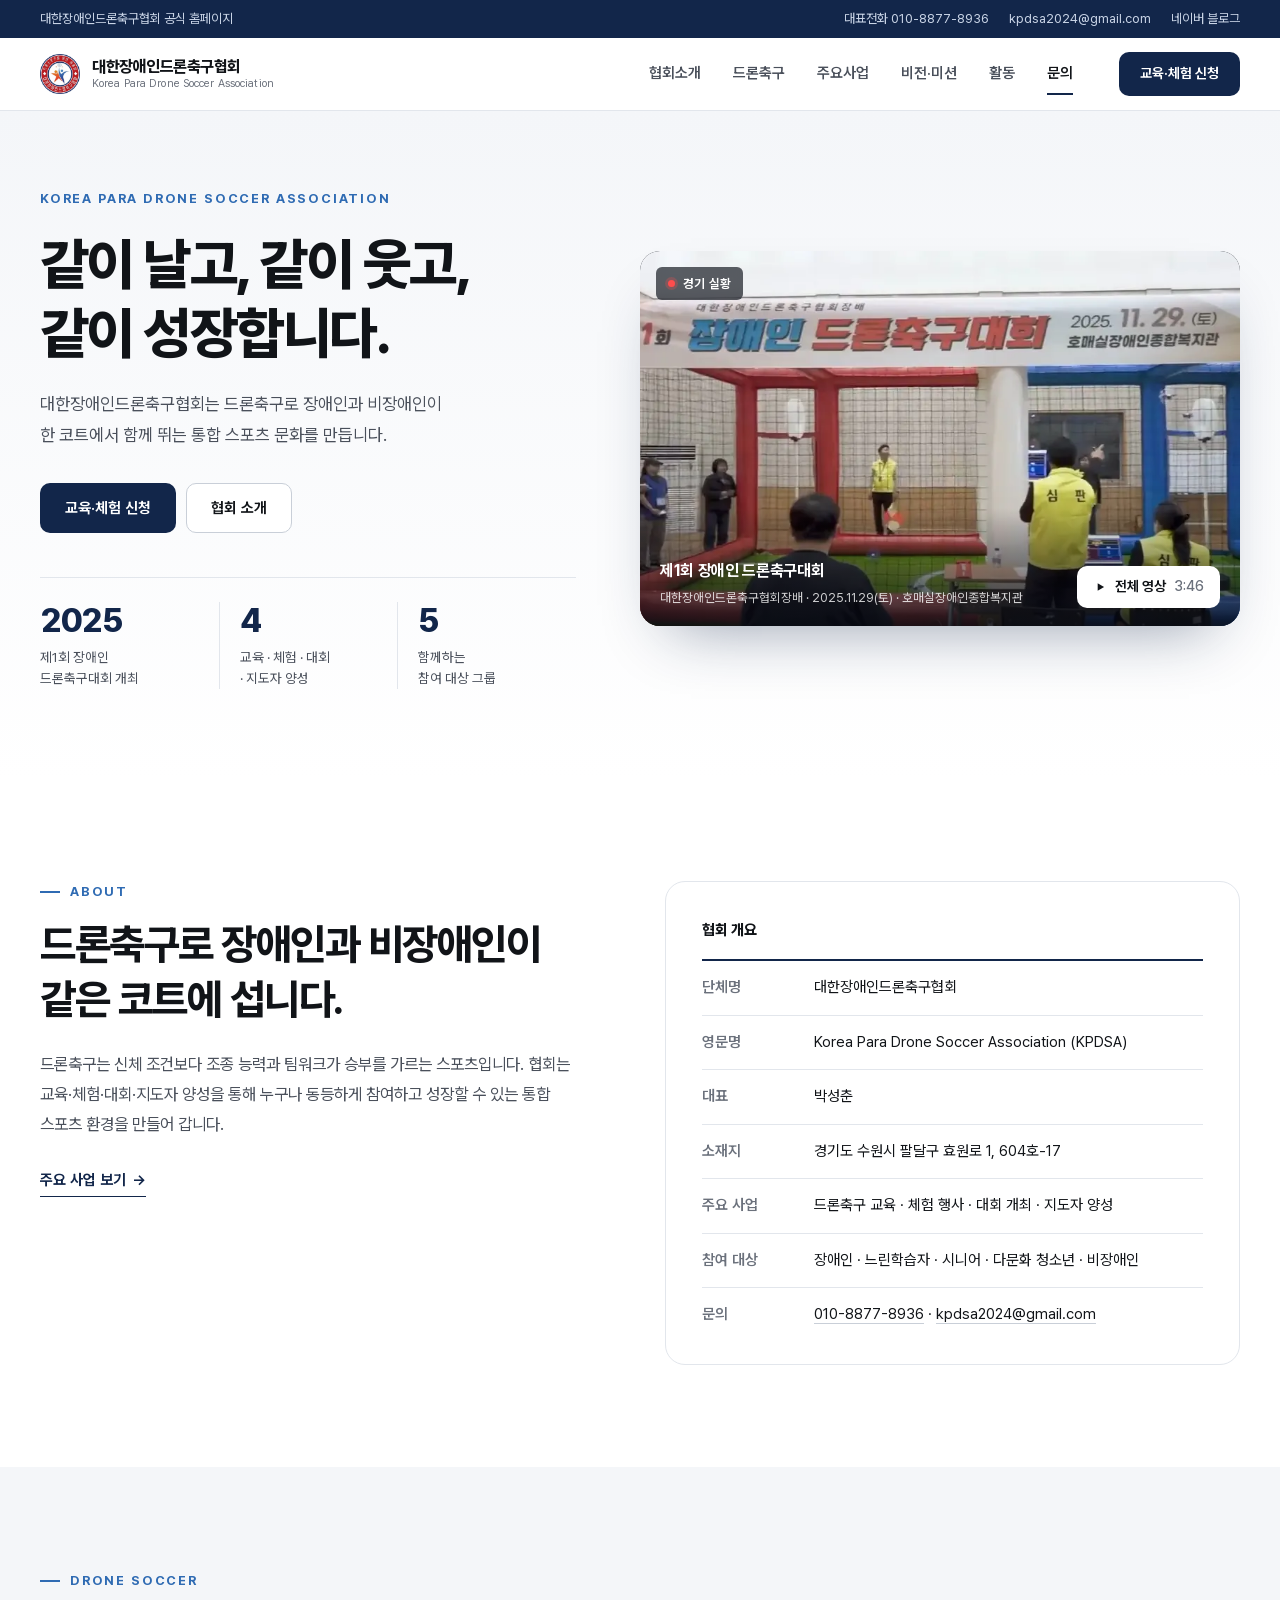
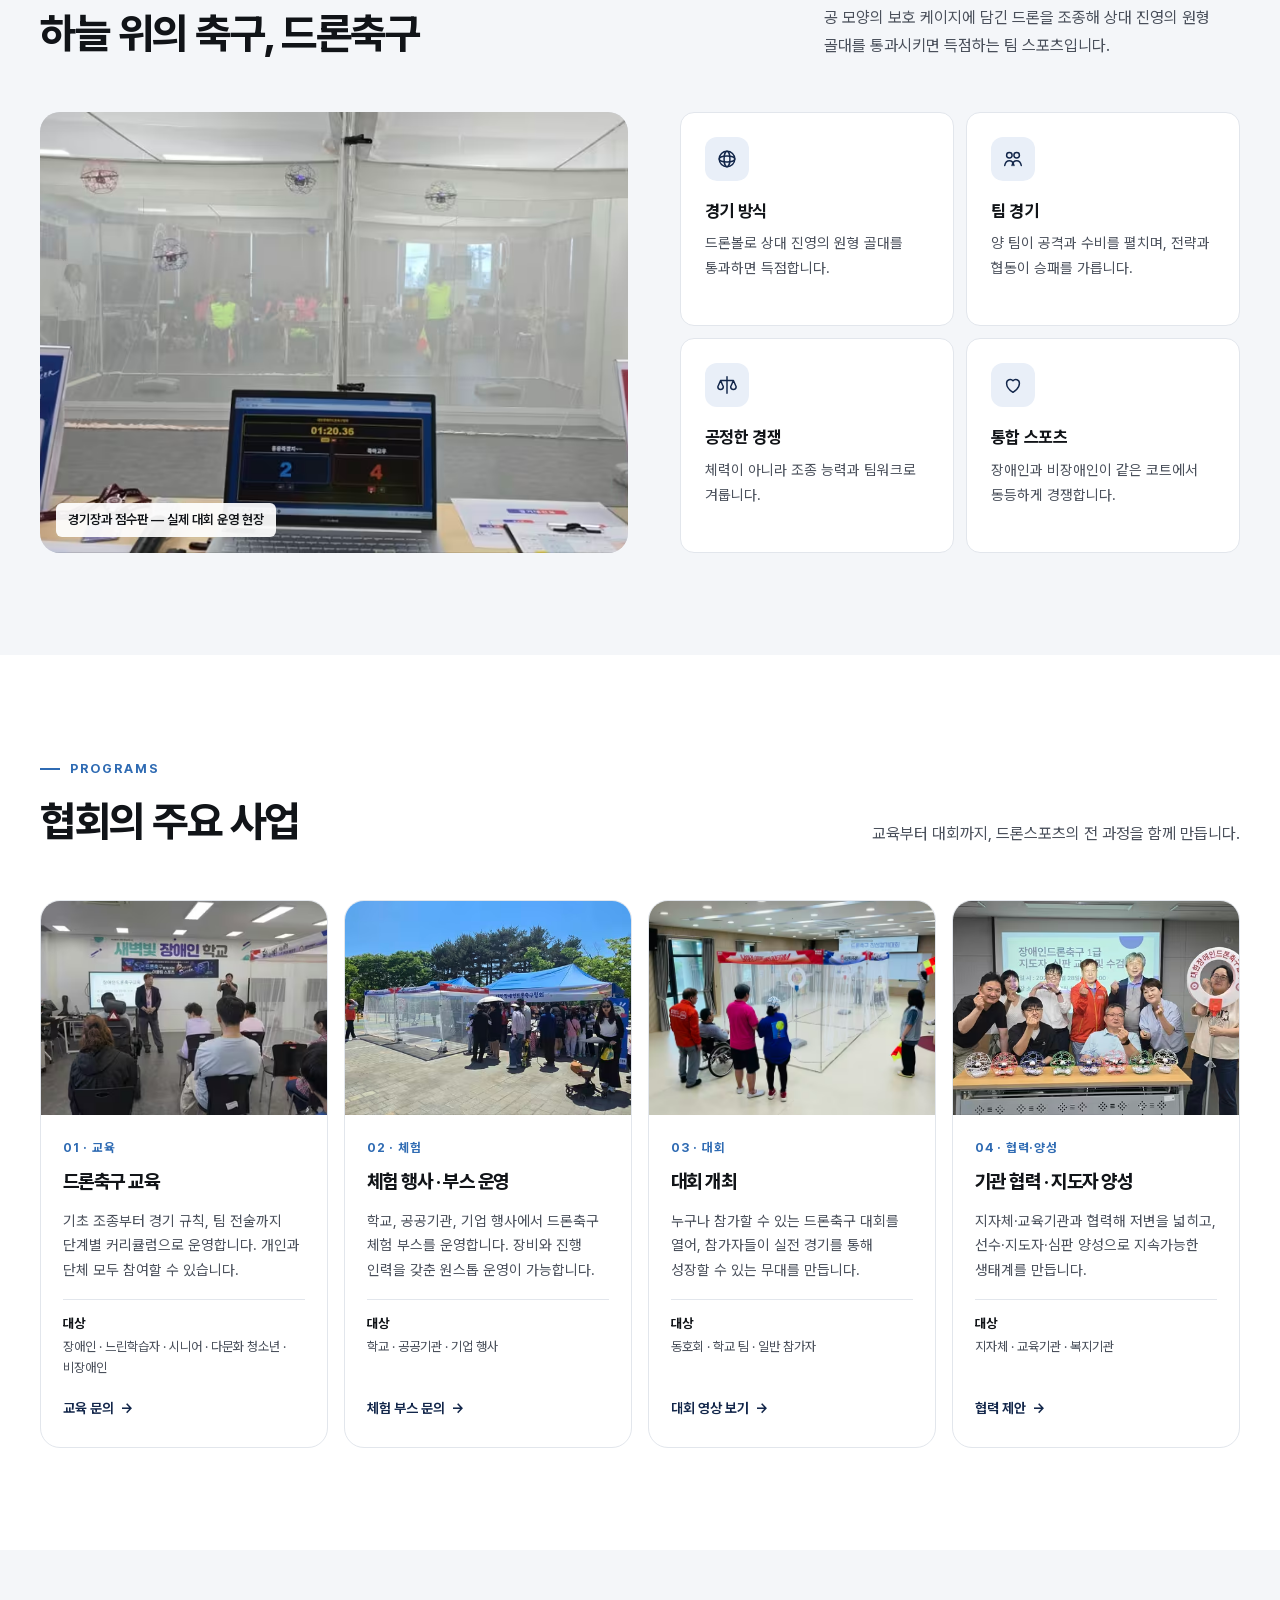
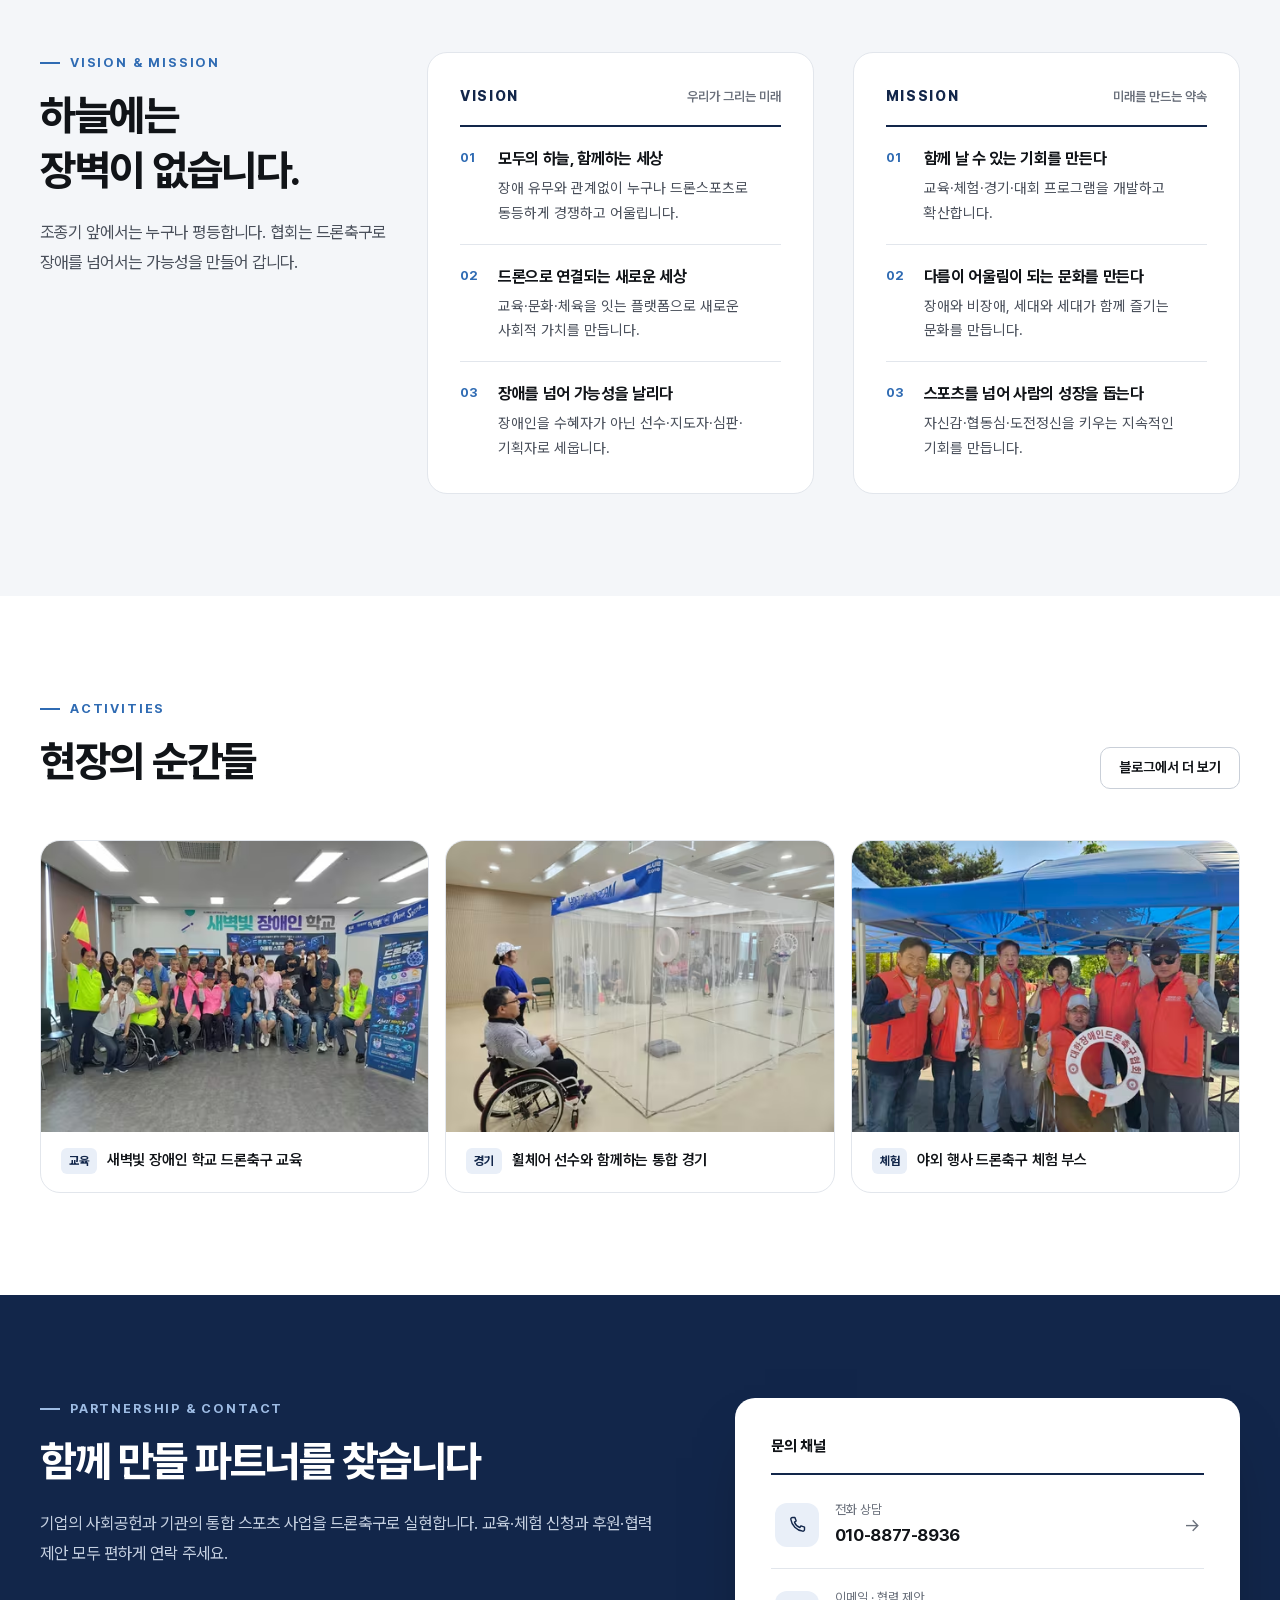
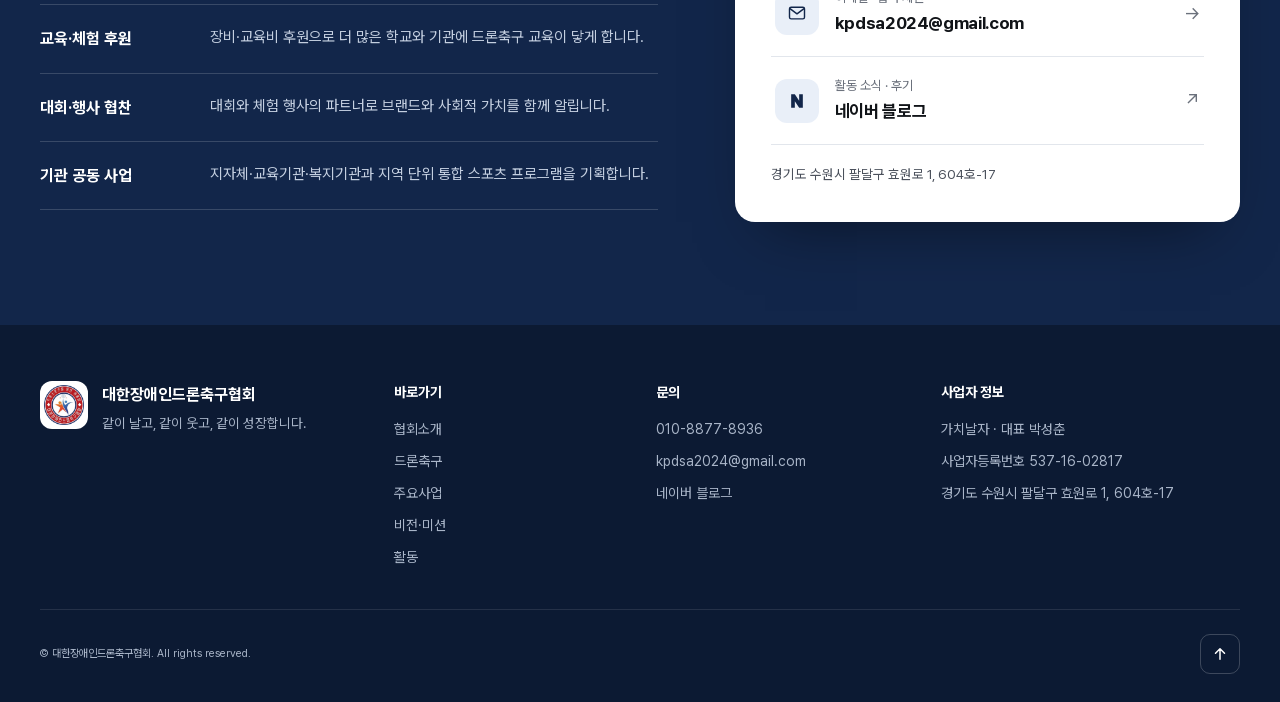
==== commit b6d2899f: "기관 홈페이지 톤으로 정돈: 네이비 주색, 협회 개요 표, 사업 카드 4종, 히어로 경기 영상 - Anton·드론볼 등 힙한 요소 제거, Pretendard 한 서체로 통일 - 상" ====
--- a/index.html
+++ b/index.html
@@ -44,7 +44,6 @@
 <link rel="manifest" href="site.webmanifest">
 
 <link rel="preload" href="assets/fonts/pretendard.woff2" as="font" type="font/woff2" crossorigin>
-<link rel="preload" href="assets/fonts/anton.woff2" as="font" type="font/woff2" crossorigin>
 <link rel="stylesheet" href="assets/css/site.css">
 
 <script type="application/ld+json">{"@context":"https://schema.org","@type":"SportsOrganization","@id":"https://gachinalja.co.kr/#organization","name":"대한장애인드론축구협회","alternateName":["가치날자","Korea Para Drone Soccer Association","KPDSA"],"url":"https://gachinalja.co.kr/","logo":"https://gachinalja.co.kr/icon-512.png","image":"https://gachinalja.co.kr/og-image.jpg","description":"대한장애인드론축구협회(가치날자)는 드론축구로 장애인·비장애인이 함께하는 통합 스포츠 문화를 만듭니다. 교육·체험·대회·지도자 양성 운영.","sport":"드론축구","areaServed":{"@type":"Country","name":"대한민국"},"address":{"@type":"PostalAddress","streetAddress":"효원로 1, 604호-17","addressLocality":"수원시 팔달구","addressRegion":"경기도","addressCountry":"KR"},"email":"kpdsa2024@gmail.com","telephone":"+82-10-8877-8936","founder":{"@type":"Person","name":"박성춘"},"contactPoint":[{"@type":"ContactPoint","telephone":"+82-10-8877-8936","email":"kpdsa2024@gmail.com","contactType":"customer service","availableLanguage":["Korean"],"areaServed":"KR"}],"sameAs":["https://blog.naver.com/droneboy123"]}</script>
@@ -66,31 +65,45 @@
 <body>
 <a class="skip" href="#main">본문 바로가기</a>
 
+<!-- ════════════════ 상단 연락처 바 ════════════════ -->
+<div class="util">
+  <div class="wrap util-in">
+    <span>대한장애인드론축구협회 공식 홈페이지</span>
+    <span class="util-links">
+      <a href="tel:010-8877-8936">대표전화 010-8877-8936</a>
+      <a href="mailto:kpdsa2024@gmail.com">kpdsa2024@gmail.com</a>
+      <a href="https://blog.naver.com/droneboy123" target="_blank" rel="noopener noreferrer">네이버 블로그</a>
+    </span>
+  </div>
+</div>
+
 <!-- ════════════════ 헤더 ════════════════ -->
 <header class="hdr" id="hdr">
-  <div class="hdr-in">
+  <div class="wrap hdr-in">
     <a class="brand" href="#top" aria-label="대한장애인드론축구협회 홈">
-      <picture><source type="image/webp" srcset="assets/img/emblem-256.webp"><img src="assets/img/emblem-256.png" alt="" width="36" height="36"></picture>
-      <span class="brand-txt"><b>대한장애인드론축구협회</b><small>가치날자 · KPDSA</small></span>
+      <picture><source type="image/webp" srcset="assets/img/emblem-256.webp"><img src="assets/img/emblem-256.png" alt="" width="40" height="40"></picture>
+      <span class="brand-txt"><b>대한장애인드론축구협회</b><small>Korea Para Drone Soccer Association</small></span>
     </a>
     <nav class="nav" aria-label="주 메뉴">
-      <a href="#about">소개</a>
+      <a href="#about">협회소개</a>
       <a href="#sport">드론축구</a>
-      <a href="#programs">사업</a>
-      <a href="#film">현장</a>
+      <a href="#programs">주요사업</a>
+      <a href="#vision">비전·미션</a>
+      <a href="#moments">활동</a>
       <a href="#contact">문의</a>
     </nav>
-    <a class="pill pill-ink hdr-cta" href="#contact">문의하기</a>
+    <a class="btn btn-navy hdr-cta" href="#contact">교육·체험 신청</a>
     <button class="menu-btn" id="menuBtn" type="button" aria-expanded="false" aria-controls="mnav" aria-label="메뉴 열기">
-      <span></span><span></span>
+      <span></span><span></span><span></span>
     </button>
   </div>
   <nav class="mnav" id="mnav" aria-label="모바일 메뉴" hidden>
-    <a href="#about">소개</a>
+    <a href="#about">협회소개</a>
     <a href="#sport">드론축구</a>
-    <a href="#programs">사업</a>
-    <a href="#film">현장 영상</a>
-    <a href="#contact">문의하기</a>
+    <a href="#programs">주요사업</a>
+    <a href="#vision">비전·미션</a>
+    <a href="#moments">활동</a>
+    <a href="#contact" class="mnav-cta">교육·체험 신청</a>
   </nav>
 </header>
 
@@ -98,351 +111,280 @@
 
 <!-- ════════════════ 히어로 ════════════════ -->
 <section class="hero" id="top">
-  <a class="hero-chip" href="#film"><span class="dot" aria-hidden="true"></span>2025 제1회 장애인 드론축구대회 개최</a>
-
-  <ul class="hero-rail" aria-label="바로가기">
-    <li><a href="https://blog.naver.com/droneboy123" target="_blank" rel="noopener noreferrer" aria-label="네이버 블로그 (새 창)">
-      <svg viewBox="0 0 24 24" aria-hidden="true"><path d="M5 4h4.4l5.2 7.6V4H19v16h-4.4l-5.2-7.6V20H5z" fill="currentColor"/></svg></a></li>
-    <li><a href="tel:010-8877-8936" aria-label="전화 010-8877-8936">
-      <svg viewBox="0 0 24 24" aria-hidden="true"><path d="M6.6 3h2.9l1.5 4.2-2 1.4a11 11 0 006.4 6.4l1.4-2 4.2 1.5v2.9a2 2 0 01-2.2 2A17 17 0 014.6 5.2 2 2 0 016.6 3z" fill="none" stroke="currentColor" stroke-width="1.6" stroke-linejoin="round"/></svg></a></li>
-    <li><a href="mailto:kpdsa2024@gmail.com" aria-label="이메일 kpdsa2024@gmail.com">
-      <svg viewBox="0 0 24 24" aria-hidden="true"><rect x="3" y="5" width="18" height="14" rx="2.5" fill="none" stroke="currentColor" stroke-width="1.6"/><path d="M4 7l8 6 8-6" fill="none" stroke="currentColor" stroke-width="1.6" stroke-linejoin="round"/></svg></a></li>
-  </ul>
-
-  <div class="hero-stage" aria-hidden="true">
-    <p class="display"><span>FLY</span><span>TOGETHER</span></p>
-    <div class="ball">
-      <svg viewBox="0 0 440 440" id="droneBall">
-        <defs>
-          <radialGradient id="shade" cx="38%" cy="32%" r="78%">
-            <stop offset="0" stop-color="#fff" stop-opacity=".5"/>
-            <stop offset=".62" stop-color="#F3F4F6" stop-opacity=".12"/>
-            <stop offset="1" stop-color="#AEB3BB" stop-opacity=".28"/>
-          </radialGradient>
-        </defs>
-        <circle cx="220" cy="220" r="180" fill="url(#shade)"/>
-        <g fill="none" stroke="#16181D" stroke-opacity=".32" stroke-width="1.4">
-          <ellipse cx="220" cy="130" rx="156" ry="42"/>
-          <ellipse cx="220" cy="310" rx="156" ry="42"/>
-          <ellipse cx="220" cy="72"  rx="98"  ry="24"/>
-          <ellipse cx="220" cy="368" rx="98"  ry="24"/>
-          <ellipse cx="220" cy="220" rx="180" ry="180"><animate attributeName="rx" values="180;0;180" dur="9s" repeatCount="indefinite"/></ellipse>
-          <ellipse cx="220" cy="220" rx="120" ry="180"><animate attributeName="rx" values="120;180;0;120" keyTimes="0;.18;.68;1" dur="9s" repeatCount="indefinite"/></ellipse>
-          <ellipse cx="220" cy="220" rx="40"  ry="180"><animate attributeName="rx" values="40;0;180;40" keyTimes="0;.08;.58;1" dur="9s" repeatCount="indefinite"/></ellipse>
-        </g>
-        <ellipse cx="220" cy="220" rx="180" ry="54" fill="none" stroke="#16181D" stroke-width="5"/>
-        <g stroke="#16181D" stroke-width="7" stroke-linecap="round">
-          <line x1="172" y1="186" x2="268" y2="254"/><line x1="268" y1="186" x2="172" y2="254"/>
-        </g>
-        <g fill="none" stroke="#16181D" stroke-width="3">
-          <circle cx="164" cy="180" r="24"/><circle cx="276" cy="180" r="24"/>
-          <circle cx="164" cy="260" r="24"/><circle cx="276" cy="260" r="24"/>
-        </g>
-        <g fill="#16181D" opacity=".09">
-          <circle cx="164" cy="180" r="21"/><circle cx="276" cy="180" r="21"/>
-          <circle cx="164" cy="260" r="21"/><circle cx="276" cy="260" r="21"/>
-        </g>
-        <rect x="190" y="200" width="60" height="40" rx="12" fill="#16181D"/>
-        <circle cx="220" cy="220" r="5" fill="#6FA0E6"/>
-        <circle cx="220" cy="220" r="180" fill="none" stroke="#16181D" stroke-width="6"/>
-      </svg>
-      <span class="ball-shadow"></span>
-    </div>
-  </div>
-
-  <div class="hero-copy">
-    <h1>같이 날고, 같이 웃고,<br>같이 성장합니다.</h1>
-    <p>드론축구로 장애인과 비장애인이 한 코트에서 함께 뜁니다.</p>
-    <div class="hero-cta">
-      <a class="pill pill-ink" href="#contact">교육·체험 신청</a>
-      <a class="pill-round" href="#about" aria-label="협회 소개로 이동">
-        <svg viewBox="0 0 24 24" aria-hidden="true"><path d="M12 5v14M6 13l6 6 6-6" fill="none" stroke="currentColor" stroke-width="1.8" stroke-linecap="round" stroke-linejoin="round"/></svg>
-      </a>
-    </div>
-  </div>
-</section>
-
-<!-- ════════════════ 소개 + 핵심 수치 ════════════════ -->
+  <div class="wrap hero-grid">
+    <div class="hero-copy">
+      <p class="eyebrow">Korea Para Drone Soccer Association</p>
+      <h1>같이 날고, 같이 웃고,<br>같이 성장합니다.</h1>
+      <p class="hero-lead">대한장애인드론축구협회는 드론축구로 장애인과 비장애인이 <br>한 코트에서 함께 뛰는 통합 스포츠 문화를 만듭니다.</p>
+      <div class="hero-cta">
+        <a class="btn btn-navy" href="#contact">교육·체험 신청</a>
+        <a class="btn btn-line" href="#about">협회 소개</a>
+      </div>
+      <dl class="facts">
+        <div><dt>2025</dt><dd>제1회 장애인<br>드론축구대회 개최</dd></div>
+        <div><dt>4</dt><dd>교육 · 체험 · 대회<br>· 지도자 양성</dd></div>
+        <div><dt>5</dt><dd>함께하는<br>참여 대상 그룹</dd></div>
+      </dl>
+    </div>
+
+    <figure class="hero-media" id="film">
+      <video class="film-video" id="filmVideo" muted loop playsinline preload="metadata"
+             poster="assets/video/match-poster.webp" aria-label="제1회 장애인 드론축구대회 경기 영상">
+        <source src="assets/video/match-loop.mp4" type="video/mp4">
+      </video>
+      <span class="film-badge"><span class="live" aria-hidden="true"></span>경기 실황</span>
+      <figcaption class="film-cap">
+        <span>
+          <b>제1회 장애인 드론축구대회</b>
+          <small>대한장애인드론축구협회장배 · 2025.11.29(토) · 호매실장애인종합복지관</small>
+        </span>
+        <button class="film-play" id="filmPlay" type="button">
+          <svg viewBox="0 0 24 24" aria-hidden="true"><path d="M8 5.5v13l11-6.5z" fill="currentColor"/></svg>
+          전체 영상 <span>3:46</span>
+        </button>
+      </figcaption>
+    </figure>
+  </div>
+</section>
+
+<!-- ════════════════ 협회 소개 ════════════════ -->
 <section class="sec" id="about">
+  <div class="wrap about">
+    <div class="about-txt reveal">
+      <p class="kicker">ABOUT</p>
+      <h2 class="h2">드론축구로 장애인과 비장애인이 <br>같은 코트에 섭니다.</h2>
+      <p class="body-lg">드론축구는 신체 조건보다 조종 능력과 팀워크가 승부를 가르는 스포츠입니다. 협회는 교육·체험·대회·지도자 양성을 통해 누구나 동등하게 참여하고 성장할 수 있는 통합 스포츠 환경을 만들어 갑니다.</p>
+      <a class="text-link" href="#programs">주요 사업 보기</a>
+    </div>
+
+    <div class="overview reveal">
+      <p class="overview-h">협회 개요</p>
+      <dl>
+        <div><dt>단체명</dt><dd>대한장애인드론축구협회</dd></div>
+        <div><dt>영문명</dt><dd>Korea Para Drone Soccer Association (KPDSA)</dd></div>
+        <div><dt>대표</dt><dd>박성춘</dd></div>
+        <div><dt>소재지</dt><dd>경기도 수원시 팔달구 효원로 1, 604호-17</dd></div>
+        <div><dt>주요 사업</dt><dd>드론축구 교육 · 체험 행사 · 대회 개최 · 지도자 양성</dd></div>
+        <div><dt>참여 대상</dt><dd>장애인 · 느린학습자 · 시니어 · 다문화 청소년 · 비장애인</dd></div>
+        <div><dt>문의</dt><dd><a href="tel:010-8877-8936">010-8877-8936</a> · <a href="mailto:kpdsa2024@gmail.com">kpdsa2024@gmail.com</a></dd></div>
+      </dl>
+    </div>
+  </div>
+</section>
+
+<!-- ════════════════ 드론축구란 ════════════════ -->
+<section class="sec sec-mist" id="sport">
   <div class="wrap">
-    <div class="lead-row reveal">
-      <p class="label">/ 가치날자</p>
-      <p class="lead">드론축구로 장애인과 비장애인이 같은 코트에 섭니다. <span class="muted">신체 조건보다 조종 능력과 팀워크가 승부를 가르는, 모두에게 공정한 스포츠를 만듭니다.</span></p>
-    </div>
-
-    <ul class="stats">
-      <li class="stat stat-accent reveal">
-        <span class="stat-k">첫 공식 대회</span>
-        <b class="stat-v">2025</b>
-        <span class="stat-d">제1회 장애인 드론축구대회 개최</span>
-      </li>
-      <li class="stat reveal">
-        <span class="stat-k">운영 사업</span>
-        <b class="stat-v">04</b>
-        <span class="stat-d">교육 · 체험 · 대회 · 지도자 양성</span>
-      </li>
-      <li class="stat reveal">
-        <span class="stat-k">함께하는 대상</span>
-        <b class="stat-v">05</b>
-        <span class="stat-d">장애인 · 느린학습자 · 시니어 · 다문화 청소년 · 비장애인</span>
-      </li>
-    </ul>
-  </div>
-</section>
-
-<!-- ════════════════ 드론축구란 ════════════════ -->
-<section class="sec sec-top-0" id="sport">
-  <div class="wrap">
-    <div class="head reveal">
-      <h2>하늘 위의 축구,<br>드론축구</h2>
-      <p class="head-note">공 모양의 보호 케이지에 담긴 드론을 조종해 상대 진영의 원형 골대를 통과시키면 득점하는 팀 스포츠입니다.</p>
+    <div class="sec-head reveal">
+      <div>
+        <p class="kicker">DRONE SOCCER</p>
+        <h2 class="h2">하늘 위의 축구, 드론축구</h2>
+      </div>
+      <p class="sec-note">공 모양의 보호 케이지에 담긴 드론을 조종해 상대 진영의 원형 골대를 통과시키면 득점하는 팀 스포츠입니다.</p>
     </div>
 
     <div class="sport">
       <figure class="sport-photo reveal">
         <picture>
-          <source type="image/avif" srcset="assets/img/g-tournament-900.avif 900w, assets/img/g-tournament-450.avif 450w" sizes="(max-width:900px) 100vw, 48vw">
-          <source type="image/webp" srcset="assets/img/g-tournament-900.webp 900w, assets/img/g-tournament-450.webp 450w" sizes="(max-width:900px) 100vw, 48vw">
+          <source type="image/avif" srcset="assets/img/g-tournament-900.avif 900w, assets/img/g-tournament-450.avif 450w" sizes="(max-width:900px) 100vw, 46vw">
+          <source type="image/webp" srcset="assets/img/g-tournament-900.webp 900w, assets/img/g-tournament-450.webp 450w" sizes="(max-width:900px) 100vw, 46vw">
           <img src="assets/img/g-tournament-900.webp" alt="드론축구 경기장과 BLUE·RED 팀 점수판" width="900" height="675" loading="lazy" decoding="async">
         </picture>
         <figcaption>경기장과 점수판 — 실제 대회 운영 현장</figcaption>
       </figure>
 
-      <dl class="specs">
-        <div class="spec reveal"><dt><span>GAME</span>경기 방식</dt><dd>드론볼로 상대 원형 골대를 통과하면 득점합니다.</dd></div>
-        <div class="spec reveal"><dt><span>TEAM</span>팀 경기</dt><dd>양 팀이 공격과 수비를 펼치며, 전략과 협동이 승패를 가릅니다.</dd></div>
-        <div class="spec reveal"><dt><span>FAIR</span>공정한 경쟁</dt><dd>체력이 아니라 조종 능력과 팀워크로 겨룹니다.</dd></div>
-        <div class="spec reveal"><dt><span>TOGETHER</span>통합 스포츠</dt><dd>장애인과 비장애인이 같은 코트에서 동등하게 경쟁합니다.</dd></div>
-      </dl>
+      <ul class="specs">
+        <li class="spec reveal">
+          <span class="spec-ic" aria-hidden="true"><svg viewBox="0 0 24 24"><circle cx="12" cy="12" r="8.5"/><ellipse cx="12" cy="12" rx="8.5" ry="3.2"/><ellipse cx="12" cy="12" rx="3.2" ry="8.5"/></svg></span>
+          <div><h3>경기 방식</h3><p>드론볼로 상대 진영의 원형 골대를 통과하면 득점합니다.</p></div>
+        </li>
+        <li class="spec reveal">
+          <span class="spec-ic" aria-hidden="true"><svg viewBox="0 0 24 24"><circle cx="8" cy="8" r="3"/><circle cx="16" cy="8" r="3"/><path d="M3 19c.6-3 2.6-5 5-5s4.4 2 5 5M11 19c.6-3 2.6-5 5-5s4.4 2 5 5"/></svg></span>
+          <div><h3>팀 경기</h3><p>양 팀이 공격과 수비를 펼치며, 전략과 협동이 승패를 가릅니다.</p></div>
+        </li>
+        <li class="spec reveal">
+          <span class="spec-ic" aria-hidden="true"><svg viewBox="0 0 24 24"><path d="M12 3v18M5 7h14M5 7l-3 7a3 3 0 006 0zM19 7l-3 7a3 3 0 006 0z"/></svg></span>
+          <div><h3>공정한 경쟁</h3><p>체력이 아니라 조종 능력과 팀워크로 겨룹니다.</p></div>
+        </li>
+        <li class="spec reveal">
+          <span class="spec-ic" aria-hidden="true"><svg viewBox="0 0 24 24"><path d="M12 20s-7-4.4-7-10a4 4 0 017-2.6A4 4 0 0119 10c0 5.6-7 10-7 10z"/></svg></span>
+          <div><h3>통합 스포츠</h3><p>장애인과 비장애인이 같은 코트에서 동등하게 경쟁합니다.</p></div>
+        </li>
+      </ul>
     </div>
   </div>
 </section>
 
 <!-- ════════════════ 주요 사업 ════════════════ -->
-<section class="sec sec-mist" id="programs">
+<section class="sec" id="programs">
   <div class="wrap">
-    <div class="lead-row reveal">
-      <p class="label">/ 주요 사업</p>
-      <h2 class="lead">교육부터 대회까지,<br> <span class="muted">드론스포츠의 전 과정을 함께 만듭니다.</span></h2>
-    </div>
-
-    <div class="progs">
-      <details class="prog" name="prog" open>
-        <summary>
-          <span class="prog-no">01</span>
-          <span class="prog-tag">EDUCATION</span>
+    <div class="sec-head reveal">
+      <div>
+        <p class="kicker">PROGRAMS</p>
+        <h2 class="h2">협회의 주요 사업</h2>
+      </div>
+      <p class="sec-note">교육부터 대회까지, 드론스포츠의 전 과정을 함께 만듭니다.</p>
+    </div>
+
+    <ol class="cards">
+      <li class="card reveal" id="prog-edu">
+        <picture class="card-img">
+          <source type="image/avif" srcset="assets/img/prog-edu-966.avif 966w, assets/img/prog-edu-483.avif 483w" sizes="(max-width:700px) 82vw, (max-width:1100px) 46vw, 300px">
+          <source type="image/webp" srcset="assets/img/prog-edu-966.webp 966w, assets/img/prog-edu-483.webp 483w" sizes="(max-width:700px) 82vw, (max-width:1100px) 46vw, 300px">
+          <img src="assets/img/prog-edu-483.webp" alt="새벽빛 장애인 학교 드론축구 교육 현장" width="483" height="272" loading="lazy" decoding="async">
+        </picture>
+        <div class="card-body">
+          <p class="card-no">01 · 교육</p>
           <h3>드론축구 교육</h3>
-          <span class="prog-arrow" aria-hidden="true"></span>
-        </summary>
-        <div class="prog-body">
-          <picture class="prog-photo">
-            <source type="image/avif" srcset="assets/img/prog-edu-966.avif 966w, assets/img/prog-edu-483.avif 483w" sizes="(max-width:900px) 100vw, 44vw">
-            <source type="image/webp" srcset="assets/img/prog-edu-966.webp 966w, assets/img/prog-edu-483.webp 483w" sizes="(max-width:900px) 100vw, 44vw">
-            <img src="assets/img/prog-edu-966.webp" alt="새벽빛 장애인 학교 드론축구 교육 현장" width="966" height="544" loading="lazy" decoding="async">
-          </picture>
-          <div class="prog-txt">
-            <p>기초 조종부터 경기 규칙, 팀 전술까지 단계별 커리큘럼으로 운영합니다. 개인과 단체 모두 참여할 수 있습니다.</p>
-            <ul class="chips"><li>장애인</li><li>느린학습자</li><li>시니어</li><li>다문화 청소년</li><li>비장애인</li></ul>
-            <a class="link-arrow" href="#contact">교육 문의하기</a>
-          </div>
+          <p>기초 조종부터 경기 규칙, 팀 전술까지 단계별 커리큘럼으로 운영합니다. 개인과 단체 모두 참여할 수 있습니다.</p>
+          <p class="card-for"><span>대상</span>장애인 · 느린학습자 · 시니어 · 다문화 청소년 · 비장애인</p>
+          <a class="text-link" href="#contact">교육 문의</a>
         </div>
-      </details>
-
-      <details class="prog" name="prog">
-        <summary>
-          <span class="prog-no">02</span>
-          <span class="prog-tag">EXPERIENCE</span>
+      </li>
+      <li class="card reveal" id="prog-event">
+        <picture class="card-img">
+          <source type="image/avif" srcset="assets/img/prog-event-1200.avif 1200w, assets/img/prog-event-600.avif 600w" sizes="(max-width:700px) 82vw, (max-width:1100px) 46vw, 300px">
+          <source type="image/webp" srcset="assets/img/prog-event-1200.webp 1200w, assets/img/prog-event-600.webp 600w" sizes="(max-width:700px) 82vw, (max-width:1100px) 46vw, 300px">
+          <img src="assets/img/prog-event-600.webp" alt="야외 행사장의 드론축구 체험 부스" width="600" height="338" loading="lazy" decoding="async">
+        </picture>
+        <div class="card-body">
+          <p class="card-no">02 · 체험</p>
           <h3>체험 행사 · 부스 운영</h3>
-          <span class="prog-arrow" aria-hidden="true"></span>
-        </summary>
-        <div class="prog-body">
-          <picture class="prog-photo">
-            <source type="image/avif" srcset="assets/img/prog-event-1200.avif 1200w, assets/img/prog-event-600.avif 600w" sizes="(max-width:900px) 100vw, 44vw">
-            <source type="image/webp" srcset="assets/img/prog-event-1200.webp 1200w, assets/img/prog-event-600.webp 600w" sizes="(max-width:900px) 100vw, 44vw">
-            <img src="assets/img/prog-event-1200.webp" alt="야외 행사장의 드론축구 체험 부스" width="1200" height="676" loading="lazy" decoding="async">
-          </picture>
-          <div class="prog-txt">
-            <p>학교, 공공기관, 기업 행사에서 드론축구 체험 부스를 운영합니다. 장비와 진행 인력을 모두 갖춘 원스톱 운영이 가능합니다.</p>
-            <ul class="chips"><li>학교</li><li>공공기관</li><li>기업 행사</li></ul>
-            <a class="link-arrow" href="#contact">체험 부스 문의하기</a>
-          </div>
+          <p>학교, 공공기관, 기업 행사에서 드론축구 체험 부스를 운영합니다. 장비와 진행 인력을 갖춘 원스톱 운영이 가능합니다.</p>
+          <p class="card-for"><span>대상</span>학교 · 공공기관 · 기업 행사</p>
+          <a class="text-link" href="#contact">체험 부스 문의</a>
         </div>
-      </details>
-
-      <details class="prog" name="prog">
-        <summary>
-          <span class="prog-no">03</span>
-          <span class="prog-tag">TOURNAMENT</span>
+      </li>
+      <li class="card reveal" id="prog-tournament">
+        <picture class="card-img">
+          <source type="image/avif" srcset="assets/img/prog-tournament-1200.avif 1200w, assets/img/prog-tournament-600.avif 600w" sizes="(max-width:700px) 82vw, (max-width:1100px) 46vw, 300px">
+          <source type="image/webp" srcset="assets/img/prog-tournament-1200.webp 1200w, assets/img/prog-tournament-600.webp 600w" sizes="(max-width:700px) 82vw, (max-width:1100px) 46vw, 300px">
+          <img src="assets/img/prog-tournament-600.webp" alt="실내 드론축구 경기장에서 경기를 지켜보는 참가자들" width="600" height="450" loading="lazy" decoding="async">
+        </picture>
+        <div class="card-body">
+          <p class="card-no">03 · 대회</p>
           <h3>대회 개최</h3>
-          <span class="prog-arrow" aria-hidden="true"></span>
-        </summary>
-        <div class="prog-body">
-          <picture class="prog-photo">
-            <source type="image/avif" srcset="assets/img/prog-tournament-1200.avif 1200w, assets/img/prog-tournament-600.avif 600w" sizes="(max-width:900px) 100vw, 44vw">
-            <source type="image/webp" srcset="assets/img/prog-tournament-1200.webp 1200w, assets/img/prog-tournament-600.webp 600w" sizes="(max-width:900px) 100vw, 44vw">
-            <img src="assets/img/prog-tournament-1200.webp" alt="실내 드론축구 경기장에서 경기를 지켜보는 참가자들" width="1200" height="900" loading="lazy" decoding="async">
-          </picture>
-          <div class="prog-txt">
-            <p>누구나 참가할 수 있는 드론축구 대회를 열어, 참가자들이 실전 경기를 통해 성장할 수 있는 무대를 만듭니다.</p>
-            <ul class="chips"><li>동호회</li><li>학교 팀</li><li>일반 참가자</li></ul>
-            <a class="link-arrow" href="#film">대회 영상 보기</a>
-          </div>
+          <p>누구나 참가할 수 있는 드론축구 대회를 열어, 참가자들이 실전 경기를 통해 성장할 수 있는 무대를 만듭니다.</p>
+          <p class="card-for"><span>대상</span>동호회 · 학교 팀 · 일반 참가자</p>
+          <a class="text-link" href="#film">대회 영상 보기</a>
         </div>
-      </details>
-
-      <details class="prog" name="prog">
-        <summary>
-          <span class="prog-no">04</span>
-          <span class="prog-tag">PARTNERSHIP</span>
+      </li>
+      <li class="card reveal" id="prog-coach">
+        <picture class="card-img">
+          <source type="image/avif" srcset="assets/img/prog-coach-1200.avif 1200w, assets/img/prog-coach-600.avif 600w" sizes="(max-width:700px) 82vw, (max-width:1100px) 46vw, 300px">
+          <source type="image/webp" srcset="assets/img/prog-coach-1200.webp 1200w, assets/img/prog-coach-600.webp 600w" sizes="(max-width:700px) 82vw, (max-width:1100px) 46vw, 300px">
+          <img src="assets/img/prog-coach-600.webp" alt="장애인드론축구 1급 지도자·심판 교육 및 수검 참가자 단체 사진" width="600" height="338" loading="lazy" decoding="async">
+        </picture>
+        <div class="card-body">
+          <p class="card-no">04 · 협력·양성</p>
           <h3>기관 협력 · 지도자 양성</h3>
-          <span class="prog-arrow" aria-hidden="true"></span>
-        </summary>
-        <div class="prog-body">
-          <picture class="prog-photo">
-            <source type="image/avif" srcset="assets/img/prog-coach-1200.avif 1200w, assets/img/prog-coach-600.avif 600w" sizes="(max-width:900px) 100vw, 44vw">
-            <source type="image/webp" srcset="assets/img/prog-coach-1200.webp 1200w, assets/img/prog-coach-600.webp 600w" sizes="(max-width:900px) 100vw, 44vw">
-            <img src="assets/img/prog-coach-1200.webp" alt="장애인드론축구 1급 지도자·심판 교육 및 수검 참가자 단체 사진" width="1200" height="676" loading="lazy" decoding="async">
-          </picture>
-          <div class="prog-txt">
-            <p>지자체·교육기관과 협력해 드론스포츠 저변을 넓히고, 선수·지도자·심판 양성으로 지속가능한 생태계를 만듭니다.</p>
-            <ul class="chips"><li>지자체</li><li>교육기관</li><li>복지기관</li></ul>
-            <a class="link-arrow" href="#contact">협력 제안하기</a>
-          </div>
+          <p>지자체·교육기관과 협력해 저변을 넓히고, 선수·지도자·심판 양성으로 지속가능한 생태계를 만듭니다.</p>
+          <p class="card-for"><span>대상</span>지자체 · 교육기관 · 복지기관</p>
+          <a class="text-link" href="#contact">협력 제안</a>
         </div>
-      </details>
-    </div>
-  </div>
-</section>
-
-<!-- ════════════════ 현장 영상 ════════════════ -->
-<section class="sec" id="film">
-  <div class="wrap">
-    <div class="head reveal">
-      <h2>현장에서<br>보여드립니다</h2>
-      <p class="head-note">대한장애인드론축구협회장배 제1회 장애인 드론축구대회 경기 실황입니다.<span class="note-meta">2025.11.29 (토) · 호매실장애인종합복지관</span></p>
-    </div>
-
-    <div class="film reveal" id="film-box">
-      <video class="film-video" id="filmVideo" muted loop playsinline preload="none"
-             poster="assets/video/match-poster.webp" aria-label="제1회 장애인 드론축구대회 경기 영상">
-        <source src="assets/video/match-loop.mp4" type="video/mp4">
-      </video>
-      <span class="film-badge"><span class="dot" aria-hidden="true"></span>경기 실황</span>
-      <div class="film-card">
-        <small>대한장애인드론축구협회장배</small>
-        <b>제1회 장애인 드론축구대회</b>
-        <span>2025.11.29 (토) · 호매실장애인종합복지관</span>
-      </div>
-      <button class="film-play" id="filmPlay" type="button">
-        <svg viewBox="0 0 24 24" aria-hidden="true"><path d="M8 5.5v13l11-6.5z" fill="currentColor"/></svg>
-        전체 영상 보기 <span class="film-time">3:46</span>
-      </button>
-    </div>
+      </li>
+    </ol>
   </div>
 </section>
 
 <!-- ════════════════ 비전 · 미션 ════════════════ -->
 <section class="sec sec-mist" id="vision">
-  <div class="wrap">
-    <p class="statement reveal">하늘에는 장벽이 없습니다.<br> <span class="muted">조종기 앞에서는 누구나 평등합니다.</span></p>
-
-    <div class="vm">
-      <div class="vm-col reveal">
-        <p class="vm-k"><span>VISION</span>우리가 그리는 미래</p>
-        <ol class="vm-list">
-          <li><b>모두의 하늘, 함께하는 세상</b><span>장애 유무와 관계없이 누구나 드론스포츠로 동등하게 경쟁하고 어울립니다.</span></li>
-          <li><b>드론으로 연결되는 새로운 세상</b><span>교육·문화·체육을 잇는 플랫폼으로 새로운 사회적 가치를 만듭니다.</span></li>
-          <li><b>장애를 넘어 가능성을 날리다</b><span>장애인을 수혜자가 아닌 선수·지도자·심판·기획자로 세웁니다.</span></li>
-        </ol>
-      </div>
-      <div class="vm-col reveal">
-        <p class="vm-k"><span>MISSION</span>미래를 만드는 약속</p>
-        <ol class="vm-list">
-          <li><b>함께 날 수 있는 기회를 만든다</b><span>교육·체험·경기·대회 프로그램을 개발하고 확산합니다.</span></li>
-          <li><b>다름이 어울림이 되는 문화를 만든다</b><span>장애와 비장애, 세대와 세대가 함께 즐기는 문화를 만듭니다.</span></li>
-          <li><b>스포츠를 넘어 사람의 성장을 돕는다</b><span>자신감·협동심·도전정신을 키우는 지속적인 기회를 만듭니다.</span></li>
-        </ol>
-      </div>
-    </div>
-  </div>
-</section>
-
-<!-- ════════════════ 현장의 순간들 ════════════════ -->
+  <div class="wrap vm">
+    <div class="vm-intro reveal">
+      <p class="kicker">VISION &amp; MISSION</p>
+      <h2 class="h2">하늘에는<br>장벽이 없습니다.</h2>
+      <p class="body-lg">조종기 앞에서는 누구나 평등합니다. 협회는 드론축구로 장애를 넘어서는 가능성을 만들어 갑니다.</p>
+    </div>
+    <div class="vm-col reveal">
+      <p class="vm-k">VISION <span>우리가 그리는 미래</span></p>
+      <ol class="vm-list">
+        <li><b>모두의 하늘, 함께하는 세상</b><span>장애 유무와 관계없이 누구나 드론스포츠로 동등하게 경쟁하고 어울립니다.</span></li>
+        <li><b>드론으로 연결되는 새로운 세상</b><span>교육·문화·체육을 잇는 플랫폼으로 새로운 사회적 가치를 만듭니다.</span></li>
+        <li><b>장애를 넘어 가능성을 날리다</b><span>장애인을 수혜자가 아닌 선수·지도자·심판·기획자로 세웁니다.</span></li>
+      </ol>
+    </div>
+    <div class="vm-col reveal">
+      <p class="vm-k">MISSION <span>미래를 만드는 약속</span></p>
+      <ol class="vm-list">
+        <li><b>함께 날 수 있는 기회를 만든다</b><span>교육·체험·경기·대회 프로그램을 개발하고 확산합니다.</span></li>
+        <li><b>다름이 어울림이 되는 문화를 만든다</b><span>장애와 비장애, 세대와 세대가 함께 즐기는 문화를 만듭니다.</span></li>
+        <li><b>스포츠를 넘어 사람의 성장을 돕는다</b><span>자신감·협동심·도전정신을 키우는 지속적인 기회를 만듭니다.</span></li>
+      </ol>
+    </div>
+  </div>
+</section>
+
+<!-- ════════════════ 활동 ════════════════ -->
 <section class="sec" id="moments">
   <div class="wrap">
-    <div class="head reveal">
-      <h2>현장의 순간들</h2>
-      <p class="head-note">교실에서, 경기장에서, 행사장에서 — 드론축구가 만드는 장면들입니다.</p>
+    <div class="sec-head reveal">
+      <div>
+        <p class="kicker">ACTIVITIES</p>
+        <h2 class="h2">현장의 순간들</h2>
+      </div>
+      <a class="btn btn-line btn-sm" href="https://blog.naver.com/droneboy123" target="_blank" rel="noopener noreferrer">블로그에서 더 보기</a>
     </div>
     <ul class="tiles">
       <li class="tile reveal">
         <picture>
-          <source type="image/avif" srcset="assets/img/g-group-900.avif 900w, assets/img/g-group-450.avif 450w" sizes="(max-width:700px) 80vw, 25vw">
-          <source type="image/webp" srcset="assets/img/g-group-900.webp 900w, assets/img/g-group-450.webp 450w" sizes="(max-width:700px) 80vw, 25vw">
+          <source type="image/avif" srcset="assets/img/g-group-900.avif 900w, assets/img/g-group-450.avif 450w" sizes="(max-width:700px) 80vw, 33vw">
+          <source type="image/webp" srcset="assets/img/g-group-900.webp 900w, assets/img/g-group-450.webp 450w" sizes="(max-width:700px) 80vw, 33vw">
           <img src="assets/img/g-group-450.webp" alt="새벽빛 장애인 학교 드론축구 교육 단체 사진" width="450" height="338" loading="lazy" decoding="async">
         </picture>
-        <p>새벽빛 장애인 학교 교육</p>
+        <p><b>교육</b>새벽빛 장애인 학교 드론축구 교육</p>
       </li>
       <li class="tile reveal">
         <picture>
-          <source type="image/avif" srcset="assets/img/g-training-900.avif 900w, assets/img/g-training-450.avif 450w" sizes="(max-width:700px) 80vw, 25vw">
-          <source type="image/webp" srcset="assets/img/g-training-900.webp 900w, assets/img/g-training-450.webp 450w" sizes="(max-width:700px) 80vw, 25vw">
+          <source type="image/avif" srcset="assets/img/g-training-900.avif 900w, assets/img/g-training-450.avif 450w" sizes="(max-width:700px) 80vw, 33vw">
+          <source type="image/webp" srcset="assets/img/g-training-900.webp 900w, assets/img/g-training-450.webp 450w" sizes="(max-width:700px) 80vw, 33vw">
           <img src="assets/img/g-training-450.webp" alt="휠체어를 탄 선수가 드론축구 경기장 앞에서 경기하는 모습" width="450" height="338" loading="lazy" decoding="async">
         </picture>
-        <p>함께 뛰는 통합 경기</p>
+        <p><b>경기</b>휠체어 선수와 함께하는 통합 경기</p>
       </li>
       <li class="tile reveal">
         <picture>
-          <source type="image/avif" srcset="assets/img/g-booth-900.avif 900w, assets/img/g-booth-450.avif 450w" sizes="(max-width:700px) 80vw, 25vw">
-          <source type="image/webp" srcset="assets/img/g-booth-900.webp 900w, assets/img/g-booth-450.webp 450w" sizes="(max-width:700px) 80vw, 25vw">
+          <source type="image/avif" srcset="assets/img/g-booth-900.avif 900w, assets/img/g-booth-450.avif 450w" sizes="(max-width:700px) 80vw, 33vw">
+          <source type="image/webp" srcset="assets/img/g-booth-900.webp 900w, assets/img/g-booth-450.webp 450w" sizes="(max-width:700px) 80vw, 33vw">
           <img src="assets/img/g-booth-450.webp" alt="야외 체험 부스 앞의 협회 운영진" width="450" height="338" loading="lazy" decoding="async">
         </picture>
-        <p>야외 체험 부스 운영</p>
-      </li>
-      <li class="tile tile-cta reveal">
-        <a href="https://blog.naver.com/droneboy123" target="_blank" rel="noopener noreferrer">
-          <span>더 많은 현장 소식은<br>네이버 블로그에서</span>
-          <span class="tile-go" aria-hidden="true">↗</span>
-        </a>
-        <p>활동 소식 · 후기</p>
+        <p><b>체험</b>야외 행사 드론축구 체험 부스</p>
       </li>
     </ul>
   </div>
 </section>
 
-<!-- ════════════════ 파트너 · 문의 ════════════════ -->
-<section class="sec sec-mist" id="contact">
-  <div class="wrap">
-    <div class="lead-row reveal">
-      <p class="label">/ 함께하기</p>
-      <h2 class="lead">함께 만들 파트너를 찾습니다.<br> <span class="muted">기업의 사회공헌과 기관의 통합 스포츠 사업을 드론축구로 실현합니다.</span></h2>
-    </div>
-
-    <ul class="rows">
-      <li class="row reveal"><span class="row-k">교육·체험 후원</span><span class="row-v">장비·교육비 후원으로 더 많은 학교와 기관에 드론축구 교육이 닿게 합니다.</span></li>
-      <li class="row reveal"><span class="row-k">대회·행사 협찬</span><span class="row-v">대회와 체험 행사의 파트너로 브랜드와 사회적 가치를 함께 알립니다.</span></li>
-      <li class="row reveal"><span class="row-k">기관 공동 사업</span><span class="row-v">지자체·교육기관·복지기관과 지역 단위 통합 스포츠 프로그램을 공동 기획합니다.</span></li>
-    </ul>
-
-    <div class="contact">
-      <a class="c-card reveal" href="tel:010-8877-8936">
-        <span class="c-k">PHONE</span>
-        <b>010-8877-8936</b>
-        <span class="c-d">교육·행사·협력 상담</span>
-        <span class="c-go" aria-hidden="true">↗</span>
+<!-- ════════════════ 함께하기 · 문의 ════════════════ -->
+<section class="sec sec-navy" id="contact">
+  <div class="wrap contact">
+    <div class="contact-txt reveal">
+      <p class="kicker kicker-light">PARTNERSHIP &amp; CONTACT</p>
+      <h2 class="h2">함께 만들 파트너를 찾습니다</h2>
+      <p class="body-lg">기업의 사회공헌과 기관의 통합 스포츠 사업을 드론축구로 실현합니다. 교육·체험 신청과 후원·협력 제안 모두 편하게 연락 주세요.</p>
+      <ul class="partner">
+        <li><b>교육·체험 후원</b><span>장비·교육비 후원으로 더 많은 학교와 기관에 드론축구 교육이 닿게 합니다.</span></li>
+        <li><b>대회·행사 협찬</b><span>대회와 체험 행사의 파트너로 브랜드와 사회적 가치를 함께 알립니다.</span></li>
+        <li><b>기관 공동 사업</b><span>지자체·교육기관·복지기관과 지역 단위 통합 스포츠 프로그램을 기획합니다.</span></li>
+      </ul>
+    </div>
+
+    <div class="contact-panel reveal">
+      <p class="panel-h">문의 채널</p>
+      <a class="ch" href="tel:010-8877-8936">
+        <span class="ch-ic" aria-hidden="true"><svg viewBox="0 0 24 24"><path d="M6.6 3h2.9l1.5 4.2-2 1.4a11 11 0 006.4 6.4l1.4-2 4.2 1.5v2.9a2 2 0 01-2.2 2A17 17 0 014.6 5.2 2 2 0 016.6 3z"/></svg></span>
+        <span class="ch-t"><small>전화 상담</small><b>010-8877-8936</b></span>
+        <span class="ch-go" aria-hidden="true">→</span>
       </a>
-      <a class="c-card reveal" href="mailto:kpdsa2024@gmail.com">
-        <span class="c-k">EMAIL</span>
-        <b>kpdsa2024@gmail.com</b>
-        <span class="c-d">협력·후원 제안, 프로그램 상담</span>
-        <span class="c-go" aria-hidden="true">↗</span>
+      <a class="ch" href="mailto:kpdsa2024@gmail.com">
+        <span class="ch-ic" aria-hidden="true"><svg viewBox="0 0 24 24"><rect x="3" y="5" width="18" height="14" rx="2"/><path d="M4 7l8 6 8-6"/></svg></span>
+        <span class="ch-t"><small>이메일 · 협력 제안</small><b>kpdsa2024@gmail.com</b></span>
+        <span class="ch-go" aria-hidden="true">→</span>
       </a>
-      <a class="c-card c-card-ink reveal" href="https://blog.naver.com/droneboy123" target="_blank" rel="noopener noreferrer">
-        <span class="c-k">BLOG</span>
-        <b>네이버 블로그</b>
-        <span class="c-d">활동 소식과 후기</span>
-        <span class="c-go" aria-hidden="true">↗</span>
+      <a class="ch" href="https://blog.naver.com/droneboy123" target="_blank" rel="noopener noreferrer">
+        <span class="ch-ic" aria-hidden="true"><svg viewBox="0 0 24 24"><path d="M5 4h4.4l5.2 7.6V4H19v16h-4.4l-5.2-7.6V20H5z" fill="currentColor" stroke="none"/></svg></span>
+        <span class="ch-t"><small>활동 소식 · 후기</small><b>네이버 블로그</b></span>
+        <span class="ch-go" aria-hidden="true">↗</span>
       </a>
+      <p class="panel-note">경기도 수원시 팔달구 효원로 1, 604호-17</p>
     </div>
   </div>
 </section>
@@ -452,22 +394,32 @@
 <!-- ════════════════ 푸터 ════════════════ -->
 <footer class="ftr">
   <div class="wrap">
-    <div class="ftr-top">
+    <div class="ftr-grid">
       <div class="ftr-brand">
-        <picture><source type="image/webp" srcset="assets/img/emblem-256.webp"><img src="assets/img/emblem-256.png" alt="" width="44" height="44" loading="lazy"></picture>
-        <p>같이 날고, 같이 웃고,<br><span>같이 성장합니다.</span></p>
-      </div>
-      <dl class="ftr-info">
-        <div><dt>주소</dt><dd>경기도 수원시 팔달구 효원로 1, 604호-17</dd></div>
-        <div><dt>문의</dt><dd><a href="tel:010-8877-8936">010-8877-8936</a><br><a href="mailto:kpdsa2024@gmail.com">kpdsa2024@gmail.com</a></dd></div>
-        <div><dt>사업자</dt><dd>가치날자 · 대표 박성춘<br>사업자등록번호 537-16-02817</dd></div>
-      </dl>
-    </div>
-    <p class="wordmark" aria-hidden="true">GACHINALJA</p>
+        <picture><source type="image/webp" srcset="assets/img/emblem-256.webp"><img src="assets/img/emblem-256.png" alt="" width="48" height="48" loading="lazy"></picture>
+        <p><b>대한장애인드론축구협회</b><span>같이 날고, 같이 웃고, 같이 성장합니다.</span></p>
+      </div>
+      <nav class="ftr-col" aria-label="푸터 메뉴">
+        <p>바로가기</p>
+        <a href="#about">협회소개</a><a href="#sport">드론축구</a><a href="#programs">주요사업</a><a href="#vision">비전·미션</a><a href="#moments">활동</a>
+      </nav>
+      <div class="ftr-col">
+        <p>문의</p>
+        <a href="tel:010-8877-8936">010-8877-8936</a>
+        <a href="mailto:kpdsa2024@gmail.com">kpdsa2024@gmail.com</a>
+        <a href="https://blog.naver.com/droneboy123" target="_blank" rel="noopener noreferrer">네이버 블로그</a>
+      </div>
+      <div class="ftr-col">
+        <p>사업자 정보</p>
+        <span>가치날자 · 대표 박성춘</span>
+        <span>사업자등록번호 537-16-02817</span>
+        <span>경기도 수원시 팔달구 효원로 1, 604호-17</span>
+      </div>
+    </div>
     <div class="ftr-bottom">
       <small>© 대한장애인드론축구협회. All rights reserved.</small>
       <a class="to-top" href="#top" aria-label="맨 위로">
-        <svg viewBox="0 0 24 24" aria-hidden="true"><path d="M12 19V5M6 11l6-6 6 6" fill="none" stroke="currentColor" stroke-width="1.8" stroke-linecap="round" stroke-linejoin="round"/></svg>
+        <svg viewBox="0 0 24 24" aria-hidden="true"><path d="M12 19V5M6 11l6-6 6 6"/></svg>
       </a>
     </div>
   </div>
--- a/assets/css/site.css
+++ b/assets/css/site.css
@@ -1,385 +1,313 @@
-/* ═══════════════════════════════════════════════════════════
-   대한장애인드론축구협회 — site.css
-   흑백 기반 + 브랜드 블루 한 가지. 색은 최소로, 타이포와 여백으로 위계를 만든다.
-   ═══════════════════════════════════════════════════════════ */
+/* 대한장애인드론축구협회 — site.css
+   색·글자·간격은 :root 변수에서 관리합니다. */
 
 @font-face{
   font-family:"Pretendard";
   src:url("../fonts/pretendard.woff2") format("woff2");
-  font-weight:45 920;font-style:normal;font-display:swap;
-}
-@font-face{
-  font-family:"Anton";
-  src:url("../fonts/anton.woff2") format("woff2");
-  font-weight:400;font-style:normal;font-display:swap;
+  font-weight:45 920;font-display:swap;
 }
 
 :root{
   --paper:#FFFFFF;
-  --mist:#F3F4F6;
-  --mist-2:#E9EBEF;
-  --ink:#0E1014;
-  --ink-2:#4A505B;
-  --ink-3:#7E848F;          /* 큰 글씨(24px↑) 보조문장 전용 */
-  --line:#E2E5EA;
-  --accent:#2F6BB3;         /* 브랜드 블루 — 한 군데만 */
-  --dark:#0E1014;
-  --dark-2:#1A1D23;
-  --dark-line:#2A2E36;
-  --dark-text:#B7BCC5;
-
-  --wrap:1320px;
-  --gut:clamp(20px,4vw,56px);
-  --r-lg:32px;
-  --r:24px;
-  --r-sm:16px;
-
+  --mist:#F4F6F9;
+  --ink:#111418;       /* 제목 */
+  --ink-2:#4A505B;     /* 본문 */
+  --ink-3:#6B717C;     /* 보조 (작은 글씨 가능, AA 4.9:1) */
+  --line:#E2E6EC;
+  --navy:#12264A;      /* 주 색 — 버튼·문의 영역 */
+  --navy-2:#0C1A33;    /* 푸터 */
+  --accent:#2F6BB3;    /* 브랜드 블루 — 작은 강조 */
+  --r-lg:20px;--r-md:14px;--r-sm:10px;
+  --wrap:1200px;
+  --gut:clamp(20px,4vw,40px);
+  --sec:clamp(72px,8vw,120px);
   --f:"Pretendard",-apple-system,BlinkMacSystemFont,"Apple SD Gothic Neo","Malgun Gothic",sans-serif;
-  --f-display:"Anton","Impact","Haettenschweiler","Arial Narrow Bold",sans-serif;
-  --ease:cubic-bezier(.22,.61,.36,1);
-}
-
+  --hdr:72px;
+}
+
+/* ── 기본 ── */
 *,*::before,*::after{box-sizing:border-box}
-html{-webkit-text-size-adjust:100%;scroll-behavior:smooth;scroll-padding-top:84px}
-body{
-  margin:0;background:var(--paper);color:var(--ink);
-  font-family:var(--f);font-size:16px;line-height:1.7;letter-spacing:-.01em;
-  word-break:keep-all;overflow-wrap:break-word;
-  -webkit-font-smoothing:antialiased;-moz-osx-font-smoothing:grayscale;
-}
+html{scroll-behavior:smooth;scroll-padding-top:calc(var(--hdr) + 12px);-webkit-text-size-adjust:100%}
+body{margin:0;background:var(--paper);color:var(--ink);font-family:var(--f);font-size:16px;line-height:1.7;
+  word-break:keep-all;overflow-wrap:break-word;-webkit-font-smoothing:antialiased}
 img,video,svg{display:block;max-width:100%}
 img{height:auto}
 a{color:inherit;text-decoration:none}
-h1,h2,h3,p,ul,ol,dl,dd,figure{margin:0}
-ul,ol{padding:0;list-style:none}
-button{font:inherit;color:inherit;background:none;border:0;padding:0;cursor:pointer}
-
-:focus-visible{outline:2px solid var(--accent);outline-offset:3px;border-radius:8px}
-
-.skip{position:absolute;left:12px;top:-60px;z-index:200;background:var(--ink);color:#fff;padding:10px 16px;border-radius:999px;font-weight:600}
+h1,h2,h3,p,dl,dd,ol,ul,figure{margin:0}
+ol,ul{padding:0;list-style:none}
+button{font:inherit;color:inherit;cursor:pointer}
+:focus-visible{outline:2px solid var(--accent);outline-offset:3px;border-radius:4px}
+.wrap{width:100%;max-width:calc(var(--wrap) + var(--gut)*2);margin:0 auto;padding:0 var(--gut)}
+.skip{position:absolute;left:12px;top:-60px;z-index:100;background:var(--navy);color:#fff;padding:10px 16px;border-radius:var(--r-sm)}
 .skip:focus{top:12px}
 
-.wrap{max-width:var(--wrap);margin:0 auto;padding:0 var(--gut)}
-
-/* ── 공통 요소 ───────────────────────────────────── */
-.pill{
-  display:inline-flex;align-items:center;justify-content:center;gap:8px;
-  min-height:48px;padding:0 26px;border-radius:999px;
-  font-size:15px;font-weight:600;letter-spacing:-.01em;
-  border:1px solid var(--ink);transition:background .25s,color .25s,transform .25s var(--ease);
-}
-.pill-ink{background:var(--ink);color:#fff}
-.pill-ink:hover{background:#2A2E36;border-color:#2A2E36}
-.pill-round{
-  display:inline-grid;place-items:center;width:48px;height:48px;border-radius:50%;
-  border:1px solid var(--ink);transition:background .25s,color .25s;
-}
-.pill-round svg{width:20px;height:20px}
-.pill-round:hover{background:var(--ink);color:#fff}
-
-.dot{width:7px;height:7px;border-radius:50%;background:var(--accent);flex:none;box-shadow:0 0 0 4px rgba(47,107,179,.14)}
-
-.label{font-size:13px;font-weight:600;letter-spacing:.02em;color:var(--ink-2);padding-top:.55em}
-.muted{color:var(--ink-3)}
-
-.sec{padding:clamp(88px,11vw,160px) 0}
+/* ── 공통 타이포 ── */
+.eyebrow,.kicker{font-size:13px;font-weight:700;letter-spacing:.14em;text-transform:uppercase;color:var(--accent)}
+.kicker{margin-bottom:14px;display:flex;align-items:center;gap:10px}
+.kicker::before{content:"";width:20px;height:2px;background:currentColor}
+.kicker-light{color:#9DBBE3}
+.h2{font-size:clamp(28px,3.4vw,42px);line-height:1.3;font-weight:750;letter-spacing:-.035em}
+.body-lg{font-size:clamp(16px,1.3vw,18px);line-height:1.8;color:var(--ink-2)}
+.text-link{display:inline-flex;align-items:center;gap:6px;font-size:15px;font-weight:650;color:var(--navy);
+  border-bottom:1px solid currentColor;padding-bottom:2px}
+.text-link::after{content:"→";transition:transform .2s}
+.text-link:hover::after{transform:translateX(3px)}
+
+/* ── 버튼 ── */
+.btn{display:inline-flex;align-items:center;justify-content:center;gap:8px;min-height:50px;padding:0 24px;
+  border-radius:var(--r-sm);font-size:15px;font-weight:650;border:1px solid transparent;
+  transition:background .2s,color .2s,border-color .2s}
+.btn-navy{background:var(--navy);color:#fff}
+.btn-navy:hover{background:#1C3766}
+.btn-line{border-color:#C9CFD8;color:var(--ink);background:#fff}
+.btn-line:hover{border-color:var(--navy);color:var(--navy)}
+.btn-sm{min-height:42px;padding:0 18px;font-size:14px}
+
+/* ── 상단 연락처 바 ── */
+.util{background:var(--navy);color:#C9D4E6;font-size:13px}
+.util-in{display:flex;justify-content:space-between;align-items:center;min-height:38px;gap:16px}
+.util-links{display:flex;gap:20px}
+.util-links a:hover{color:#fff}
+
+/* ── 헤더 ── */
+.hdr{position:sticky;top:0;z-index:50;background:rgba(255,255,255,.96);border-bottom:1px solid var(--line);
+  -webkit-backdrop-filter:saturate(180%) blur(10px);backdrop-filter:saturate(180%) blur(10px);transition:box-shadow .2s}
+.hdr.is-scrolled{box-shadow:0 6px 24px -12px rgba(17,20,24,.18)}
+.hdr-in{display:flex;align-items:center;gap:32px;height:var(--hdr)}
+.brand{display:flex;align-items:center;gap:12px;flex-shrink:0}
+.brand img{width:40px;height:40px}
+.brand-txt{display:flex;flex-direction:column;line-height:1.25}
+.brand-txt b{font-size:16px;font-weight:750;letter-spacing:-.03em}
+.brand-txt small{font-size:11px;color:var(--ink-3);letter-spacing:.01em}
+.nav{display:flex;gap:4px;margin-left:auto}
+.nav a{position:relative;padding:10px 14px;font-size:15px;font-weight:600;color:var(--ink-2);transition:color .2s}
+.nav a::after{content:"";position:absolute;left:14px;right:14px;bottom:2px;height:2px;background:var(--navy);
+  transform:scaleX(0);transition:transform .25s}
+.nav a:hover,.nav a.is-active{color:var(--ink)}
+.nav a.is-active::after,.nav a:hover::after{transform:scaleX(1)}
+.hdr-cta{min-height:44px;padding:0 20px;font-size:14px}
+.menu-btn{display:none;margin-left:auto;width:44px;height:44px;border:1px solid var(--line);border-radius:var(--r-sm);
+  background:#fff;flex-direction:column;align-items:center;justify-content:center;gap:5px}
+.menu-btn span{width:18px;height:2px;background:var(--ink);transition:transform .2s,opacity .2s}
+.menu-btn[aria-expanded="true"] span:nth-child(1){transform:translateY(7px) rotate(45deg)}
+.menu-btn[aria-expanded="true"] span:nth-child(2){opacity:0}
+.menu-btn[aria-expanded="true"] span:nth-child(3){transform:translateY(-7px) rotate(-45deg)}
+.mnav{border-top:1px solid var(--line);background:#fff;padding:8px var(--gut) 20px}
+.mnav a{display:block;padding:14px 4px;font-size:17px;font-weight:600;border-bottom:1px solid var(--line)}
+.mnav .mnav-cta{margin-top:16px;border:0;background:var(--navy);color:#fff;text-align:center;border-radius:var(--r-sm)}
+
+/* ── 히어로 ── */
+.hero{padding:clamp(48px,6vw,88px) 0 clamp(64px,7vw,104px);
+  background:linear-gradient(180deg,var(--mist) 0%,#fff 100%)}
+.hero-grid{display:grid;grid-template-columns:minmax(0,1fr) minmax(0,1.12fr);gap:clamp(32px,5vw,72px);align-items:center}
+.hero .eyebrow{margin-bottom:20px}
+.hero h1{font-size:clamp(34px,4.4vw,58px);line-height:1.22;font-weight:800;letter-spacing:-.045em}
+.hero-lead{margin-top:22px;font-size:clamp(16px,1.35vw,19px);line-height:1.8;color:var(--ink-2);max-width:30em}
+.hero-cta{display:flex;flex-wrap:wrap;gap:10px;margin-top:32px}
+.facts{display:grid;grid-template-columns:repeat(3,1fr);margin-top:44px;border-top:1px solid var(--line);padding-top:24px}
+.facts div{padding-right:16px}
+.facts div+div{padding-left:20px;border-left:1px solid var(--line)}
+.facts dt{font-size:clamp(26px,2.6vw,34px);font-weight:800;letter-spacing:-.04em;color:var(--navy);line-height:1.1;
+  font-variant-numeric:tabular-nums}
+.facts dd{margin-top:8px;font-size:13.5px;line-height:1.55;color:var(--ink-2)}
+
+.hero-media{position:relative;border-radius:var(--r-lg);overflow:hidden;background:#0B0F16;aspect-ratio:16/10;
+  box-shadow:0 30px 60px -30px rgba(18,38,74,.45)}
+.film-video{width:100%;height:100%;object-fit:cover}
+.film-badge{position:absolute;top:16px;left:16px;display:inline-flex;align-items:center;gap:8px;padding:6px 12px;
+  border-radius:6px;background:rgba(10,14,22,.66);color:#fff;font-size:12.5px;font-weight:650;letter-spacing:.02em;
+  -webkit-backdrop-filter:blur(6px);backdrop-filter:blur(6px)}
+.live{width:7px;height:7px;border-radius:50%;background:#FF4D4D;box-shadow:0 0 0 3px rgba(255,77,77,.25)}
+.film-cap{position:absolute;left:0;right:0;bottom:0;display:flex;align-items:flex-end;justify-content:space-between;gap:16px;
+  padding:48px 20px 18px;color:#fff;background:linear-gradient(180deg,transparent,rgba(6,10,18,.82))}
+.film-cap b{display:block;font-size:16px;font-weight:700;letter-spacing:-.02em}
+.film-cap small{display:block;margin-top:2px;font-size:12.5px;color:rgba(255,255,255,.8)}
+.film-play{flex-shrink:0;display:inline-flex;align-items:center;gap:8px;min-height:42px;padding:0 16px;border:0;
+  border-radius:var(--r-sm);background:#fff;color:var(--ink);font-size:14px;font-weight:650}
+.film-play svg{width:14px;height:14px}
+.film-play span{color:var(--ink-3);font-weight:500;font-variant-numeric:tabular-nums}
+.film-play:hover{background:#E8EDF5}
+.hero-media.is-full .film-cap,.hero-media.is-full .film-badge{display:none}
+
+/* ── 섹션 공통 ── */
+.sec{padding:var(--sec) 0}
 .sec-mist{background:var(--mist)}
-.sec-top-0{padding-top:0}
-
-.lead-row{display:grid;grid-template-columns:minmax(120px,1fr) 3fr;gap:24px 48px;margin-bottom:clamp(48px,6vw,80px)}
-.lead{
-  font-size:clamp(26px,3.3vw,46px);font-weight:600;line-height:1.32;letter-spacing:-.035em;
-  text-wrap:balance;max-width:24ch;
-}
-
-.head{display:grid;grid-template-columns:1fr 1fr;gap:24px 48px;align-items:end;margin-bottom:clamp(40px,5vw,64px)}
-.head h2{font-size:clamp(32px,4.4vw,60px);font-weight:700;line-height:1.15;letter-spacing:-.045em}
-.head-note{color:var(--ink-2);font-size:16px;max-width:42ch;justify-self:end}
-.note-meta{display:block;margin-top:6px;font-size:14px;color:var(--ink-2);font-weight:500}
-
-/* ── 헤더 ───────────────────────────────────────── */
-.hdr{position:fixed;inset:0 0 auto 0;z-index:100;transition:background .3s,box-shadow .3s}
-.hdr.is-scrolled{background:rgba(255,255,255,.82);backdrop-filter:saturate(1.4) blur(16px);-webkit-backdrop-filter:saturate(1.4) blur(16px);box-shadow:0 1px 0 var(--line)}
-.hdr-in{display:flex;align-items:center;gap:20px;height:72px;padding:0 var(--gut);max-width:1600px;margin:0 auto}
-.brand{display:flex;align-items:center;gap:10px;margin-right:auto}
-.brand img{width:36px;height:36px}
-.brand-txt{display:flex;flex-direction:column;line-height:1.25}
-.brand-txt b{font-size:14.5px;font-weight:700;letter-spacing:-.02em}
-.brand-txt small{font-size:11px;color:var(--ink-2);letter-spacing:.02em}
-
-.nav{display:flex;gap:4px;padding:5px;border-radius:999px;background:rgba(255,255,255,.7);border:1px solid var(--line)}
-.nav a{padding:8px 16px;border-radius:999px;font-size:14px;font-weight:500;color:var(--ink-2);transition:background .2s,color .2s}
-.nav a:hover{color:var(--ink);background:var(--mist)}
-.nav a.is-active{background:var(--ink);color:#fff}
-.hdr-cta{min-height:42px;padding:0 20px;font-size:14px;margin-left:12px}
-
-.menu-btn{display:none;width:44px;height:44px;border-radius:50%;border:1px solid var(--line);background:#fff;position:relative}
-.menu-btn span{position:absolute;left:13px;right:13px;height:1.5px;background:var(--ink);transition:transform .3s var(--ease),top .3s var(--ease)}
-.menu-btn span:first-child{top:17px}.menu-btn span:last-child{top:25px}
-.menu-btn[aria-expanded="true"] span:first-child{top:21px;transform:rotate(45deg)}
-.menu-btn[aria-expanded="true"] span:last-child{top:21px;transform:rotate(-45deg)}
-
-.mnav{display:flex;flex-direction:column;padding:8px var(--gut) 20px;background:#fff;border-bottom:1px solid var(--line)}
-.mnav[hidden]{display:none}
-.mnav a{padding:14px 2px;font-size:17px;font-weight:600;border-bottom:1px solid var(--line)}
-.mnav a:last-child{border:0;margin-top:12px;text-align:center;background:var(--ink);color:#fff;border-radius:999px;padding:14px}
-
-/* ── 히어로 ─────────────────────────────────────── */
-.hero{
-  position:relative;min-height:100svh;background:var(--mist);overflow:hidden;
-  display:flex;flex-direction:column;align-items:center;justify-content:center;
-  padding:112px var(--gut) 64px;
-}
-.hero-chip{
-  position:absolute;left:var(--gut);top:96px;display:inline-flex;align-items:center;gap:10px;
-  font-size:13px;font-weight:600;color:var(--ink-2);padding:8px 14px 8px 12px;border-radius:999px;
-  background:rgba(255,255,255,.7);border:1px solid var(--line);transition:color .2s
-}
-.hero-chip:hover{color:var(--ink)}
-.hero-rail{position:absolute;right:var(--gut);top:50%;transform:translateY(-50%);display:flex;flex-direction:column;gap:10px}
-.hero-rail a{display:grid;place-items:center;width:42px;height:42px;border-radius:50%;border:1px solid var(--line);background:#fff;transition:background .2s,color .2s,border-color .2s}
-.hero-rail a:hover{background:var(--ink);color:#fff;border-color:var(--ink)}
-.hero-rail svg{width:17px;height:17px}
-
-.hero-stage{position:relative;width:100%;display:grid;place-items:center}
-.display{
-  font-family:var(--f-display);font-weight:400;text-transform:uppercase;
-  font-size:clamp(88px,17.5vw,288px);line-height:.84;letter-spacing:-.01em;text-align:center;
-  display:flex;flex-direction:column;align-items:center;
-  background:linear-gradient(180deg,#6B7079 0%,#A9AEB6 48%,#D7DAE0 100%);
-  -webkit-background-clip:text;background-clip:text;color:transparent;
-  user-select:none;
-}
-.ball{position:absolute;left:50%;top:50%;width:clamp(200px,27vw,420px);transform:translate(-50%,-50%)}
-.ball svg{width:100%;height:auto;animation:bob 6s ease-in-out infinite;filter:drop-shadow(0 30px 40px rgba(14,16,20,.12))}
-.ball-shadow{position:absolute;left:18%;right:18%;bottom:-11%;height:22px;border-radius:50%;background:radial-gradient(closest-side,rgba(14,16,20,.18),transparent);animation:shadow 6s ease-in-out infinite}
-@keyframes bob{0%,100%{transform:translateY(-10px)}50%{transform:translateY(10px)}}
-@keyframes shadow{0%,100%{transform:scaleX(.86);opacity:.7}50%{transform:scaleX(1);opacity:1}}
-
-.hero-copy{position:relative;margin-top:clamp(28px,4vw,52px);text-align:center;display:flex;flex-direction:column;align-items:center}
-.hero-copy h1{font-size:clamp(26px,3vw,40px);font-weight:700;line-height:1.3;letter-spacing:-.04em}
-.hero-copy p{margin-top:12px;color:var(--ink-2);font-size:clamp(15px,1.3vw,17px)}
-.hero-cta{display:flex;gap:8px;margin-top:28px}
-
-/* ── 핵심 수치 카드 ─────────────────────────────── */
-.stats{display:grid;grid-template-columns:repeat(3,1fr);gap:16px}
-.stat{
-  display:flex;flex-direction:column;min-height:300px;padding:28px 28px 26px;border-radius:var(--r);
-  background:var(--mist);
-}
-.stat-k{font-size:14px;font-weight:600;color:var(--ink-2)}
-.stat-v{margin-top:auto;font-size:clamp(72px,7.5vw,112px);font-weight:250;line-height:1;letter-spacing:-.06em;font-variant-numeric:tabular-nums}
-.stat-d{margin-top:16px;padding-top:16px;border-top:1px solid rgba(14,16,20,.1);font-size:14px;color:var(--ink-2);line-height:1.55}
-.stat-accent{background:var(--accent);color:#fff}
-.stat-accent .stat-k,.stat-accent .stat-d{color:rgba(255,255,255,.88)}
-.stat-accent .stat-d{border-color:rgba(255,255,255,.24)}
-
-/* ── 드론축구란 ─────────────────────────────────── */
-.sport{display:grid;grid-template-columns:1.05fr 1fr;gap:clamp(32px,5vw,80px);align-items:center}
-.sport-photo img{width:100%;aspect-ratio:4/3;object-fit:cover;border-radius:var(--r-lg)}
-.sport-photo figcaption{margin-top:12px;font-size:13px;color:var(--ink-2)}
-.specs{display:grid;grid-template-columns:1fr 1fr;gap:40px 36px}
-.spec dt{font-size:18px;font-weight:700;letter-spacing:-.03em}
-.spec dt span{display:block;margin-bottom:10px;font-size:11.5px;font-weight:600;letter-spacing:.14em;color:var(--ink-2)}
-.spec dd{margin-top:8px;font-size:15px;color:var(--ink-2);line-height:1.65}
-
-/* ── 주요 사업 — 번호 행 아코디언 ───────────────── */
-.progs{border-top:1px solid rgba(14,16,20,.12)}
-.prog{border-bottom:1px solid rgba(14,16,20,.12)}
-.prog summary{
-  list-style:none;cursor:pointer;display:grid;grid-template-columns:72px 150px 1fr 48px;align-items:center;gap:16px;
-  padding:30px 0;
-}
-.prog summary::-webkit-details-marker{display:none}
-.prog summary:hover h3{opacity:.6}
-.prog-no{font-size:14px;font-weight:500;color:var(--ink-2);font-variant-numeric:tabular-nums}
-.prog-tag{font-size:11.5px;font-weight:600;letter-spacing:.14em;color:var(--ink-2)}
-.prog h3{font-size:clamp(22px,2.4vw,32px);font-weight:600;letter-spacing:-.04em;transition:opacity .2s}
-.prog-arrow{justify-self:end;width:44px;height:44px;border-radius:50%;border:1px solid rgba(14,16,20,.16);position:relative;transition:background .25s,border-color .25s,color .25s}
-.prog-arrow::before,.prog-arrow::after{content:"";position:absolute;left:50%;top:50%;background:currentColor;transform:translate(-50%,-50%)}
-.prog-arrow::before{width:14px;height:1.5px}
-.prog-arrow::after{width:1.5px;height:14px;transition:opacity .25s}
-.prog[open] .prog-arrow{background:var(--ink);border-color:var(--ink);color:#fff}
-.prog[open] .prog-arrow::after{opacity:0}
-
-.prog-body{display:grid;grid-template-columns:1.1fr 1fr;gap:clamp(24px,4vw,64px);padding:4px 0 40px 88px;animation:open .45s var(--ease)}
-@keyframes open{from{opacity:0;transform:translateY(-8px)}to{opacity:1;transform:none}}
-.prog-photo img{width:100%;aspect-ratio:16/10;object-fit:cover;border-radius:var(--r)}
-.prog-txt{display:flex;flex-direction:column;justify-content:center;gap:22px}
-.prog-txt p{font-size:17px;line-height:1.75;color:var(--ink-2);max-width:40ch}
-.chips{display:flex;flex-wrap:wrap;gap:8px}
-.chips li{font-size:13px;font-weight:500;padding:6px 12px;border-radius:999px;background:#fff;border:1px solid var(--line)}
-.link-arrow{align-self:flex-start;display:inline-flex;align-items:center;gap:8px;font-size:15px;font-weight:600;border-bottom:1px solid var(--ink);padding-bottom:3px}
-.link-arrow::after{content:"→";transition:transform .25s var(--ease)}
-.link-arrow:hover::after{transform:translateX(4px)}
-
-/* ── 현장 영상 ─────────────────────────────────── */
-.film{position:relative;border-radius:var(--r-lg);overflow:hidden;background:#1A1D23;aspect-ratio:16/9}
-.film-video{width:100%;height:100%;object-fit:cover}
-.film::after{content:"";position:absolute;inset:0;background:linear-gradient(180deg,rgba(14,16,20,0) 45%,rgba(14,16,20,.62) 100%);pointer-events:none;transition:opacity .4s}
-.film.is-full::after{opacity:0}
-.film-badge{
-  position:absolute;left:24px;top:24px;z-index:1;display:inline-flex;align-items:center;gap:9px;
-  padding:8px 14px 8px 12px;border-radius:999px;font-size:13px;font-weight:600;
-  background:rgba(255,255,255,.92);color:var(--ink)
-}
-.film-badge .dot{background:#E5484D;box-shadow:0 0 0 4px rgba(229,72,77,.18);animation:blink 1.6s ease-in-out infinite}
-@keyframes blink{50%{opacity:.35}}
-.film-card{
-  position:absolute;left:24px;bottom:24px;z-index:1;display:flex;flex-direction:column;gap:2px;
-  max-width:min(440px,calc(100% - 48px));padding:18px 22px;border-radius:var(--r-sm);
-  background:rgba(14,16,20,.38);color:#fff;border:1px solid rgba(255,255,255,.2);
-  backdrop-filter:blur(14px) saturate(1.2);-webkit-backdrop-filter:blur(14px) saturate(1.2)
-}
-.film-card small{font-size:12px;opacity:.85}
-.film-card b{font-size:19px;font-weight:700;letter-spacing:-.03em}
-.film-card span{font-size:13px;opacity:.9}
-.film-play{
-  position:absolute;right:24px;bottom:24px;z-index:1;display:inline-flex;align-items:center;gap:10px;
-  min-height:50px;padding:0 22px 0 18px;border-radius:999px;background:#fff;color:var(--ink);
-  font-size:15px;font-weight:600;transition:transform .25s var(--ease),box-shadow .25s
-}
-.film-play:hover{transform:translateY(-2px);box-shadow:0 12px 30px rgba(0,0,0,.25)}
-.film-play svg{width:18px;height:18px}
-.film-time{font-size:13px;font-weight:500;color:var(--ink-2);font-variant-numeric:tabular-nums}
-.film .film-card,.film .film-play,.film .film-badge{transition:opacity .3s}
-.film.is-full .film-card,.film.is-full .film-play,.film.is-full .film-badge{opacity:0;pointer-events:none}
-
-/* ── 비전 · 미션 ────────────────────────────────── */
-.statement{
-  font-size:clamp(30px,4.6vw,66px);font-weight:700;line-height:1.2;letter-spacing:-.05em;
-  text-wrap:balance;max-width:20ch;margin-bottom:clamp(56px,7vw,96px)
-}
-.vm{display:grid;grid-template-columns:1fr 1fr;gap:clamp(32px,5vw,80px)}
-.vm-k{display:flex;align-items:center;gap:12px;font-size:14px;font-weight:600;color:var(--ink-2);padding-bottom:18px;border-bottom:1px solid rgba(14,16,20,.14)}
-.vm-k span{font-size:11px;letter-spacing:.14em;color:#fff;background:var(--ink);padding:5px 11px;border-radius:999px}
+.sec-head{display:flex;justify-content:space-between;align-items:flex-end;gap:32px;margin-bottom:clamp(36px,4vw,56px)}
+.sec-note{max-width:26em;color:var(--ink-2);font-size:16px;line-height:1.75}
+
+/* ── 협회 소개 ── */
+.about{display:grid;grid-template-columns:minmax(0,1fr) minmax(0,1.05fr);gap:clamp(40px,6vw,96px);align-items:start}
+.about .h2{margin-bottom:24px}
+.about .text-link{margin-top:28px}
+.overview{border:1px solid var(--line);border-radius:var(--r-lg);padding:clamp(24px,3vw,36px);background:#fff}
+.overview-h{font-size:15px;font-weight:750;padding-bottom:16px;border-bottom:2px solid var(--navy)}
+.overview dl div{display:grid;grid-template-columns:96px 1fr;gap:16px;padding:14px 0;border-bottom:1px solid var(--line);font-size:15px}
+.overview dl div:last-child{border-bottom:0;padding-bottom:0}
+.overview dt{color:var(--ink-3);font-weight:600}
+.overview dd{color:var(--ink);line-height:1.6}
+.overview dd a{border-bottom:1px solid #C9CFD8}
+.overview dd a:hover{color:var(--navy);border-color:var(--navy)}
+
+/* ── 드론축구 ── */
+.sport{display:grid;grid-template-columns:minmax(0,1.05fr) minmax(0,1fr);gap:clamp(24px,4vw,56px);align-items:stretch}
+.sport-photo{position:relative;border-radius:var(--r-lg);overflow:hidden;background:#dde2ea}
+.sport-photo img{width:100%;height:100%;object-fit:cover;aspect-ratio:4/3}
+.sport-photo figcaption{position:absolute;left:16px;bottom:16px;padding:6px 12px;border-radius:6px;
+  background:rgba(255,255,255,.92);font-size:13px;font-weight:600;color:var(--ink)}
+.specs{display:grid;grid-template-columns:1fr 1fr;gap:12px}
+.spec{background:#fff;border:1px solid var(--line);border-radius:var(--r-md);padding:24px;display:flex;flex-direction:column;gap:16px}
+.spec-ic{width:44px;height:44px;border-radius:12px;background:#E9EFF8;color:var(--navy);display:grid;place-items:center;flex-shrink:0}
+.spec-ic svg{width:22px;height:22px;fill:none;stroke:currentColor;stroke-width:1.6;stroke-linecap:round;stroke-linejoin:round}
+.spec h3{font-size:17px;font-weight:700;letter-spacing:-.02em;margin-bottom:6px}
+.spec p{font-size:14.5px;line-height:1.7;color:var(--ink-2)}
+
+/* ── 주요 사업 ── */
+.cards{display:grid;grid-template-columns:repeat(4,1fr);gap:16px}
+.card{display:flex;flex-direction:column;border:1px solid var(--line);border-radius:var(--r-lg);overflow:hidden;background:#fff;
+  transition:box-shadow .25s,transform .25s}
+.card:hover{box-shadow:0 20px 40px -24px rgba(18,38,74,.35);transform:translateY(-2px)}
+.card-img{display:block;aspect-ratio:4/3;overflow:hidden;background:#dde2ea}
+.card-img img{width:100%;height:100%;object-fit:cover}
+.card-body{display:flex;flex-direction:column;flex:1;padding:22px 22px 24px}
+.card-no{font-size:12.5px;font-weight:700;letter-spacing:.06em;color:var(--accent);margin-bottom:8px}
+.card h3{font-size:19px;font-weight:750;letter-spacing:-.03em;margin-bottom:10px}
+.card-body>p:not(.card-no):not(.card-for){font-size:14.5px;line-height:1.72;color:var(--ink-2)}
+.card-for{margin-top:16px;padding-top:14px;border-top:1px solid var(--line);font-size:13px;line-height:1.6;color:var(--ink-2)}
+.card-for span{display:block;font-weight:700;color:var(--ink);margin-bottom:2px}
+.card .text-link{margin-top:auto;padding-top:18px;border-bottom:0;align-self:flex-start;font-size:14px}
+
+/* ── 비전 · 미션 ── */
+.vm{display:grid;grid-template-columns:minmax(0,.9fr) minmax(0,1fr) minmax(0,1fr);gap:clamp(24px,3vw,40px)}
+.vm-intro .h2{margin-bottom:20px}
+.vm-col{background:#fff;border:1px solid var(--line);border-radius:var(--r-lg);padding:clamp(24px,2.6vw,32px)}
+.vm-k{font-size:14px;font-weight:800;letter-spacing:.12em;color:var(--navy);padding-bottom:16px;border-bottom:2px solid var(--navy);
+  display:flex;justify-content:space-between;align-items:baseline;gap:8px}
+.vm-k span{font-size:13px;font-weight:600;letter-spacing:0;color:var(--ink-3)}
 .vm-list{counter-reset:vm}
-.vm-list li{counter-increment:vm;display:grid;grid-template-columns:36px 1fr;column-gap:12px;padding:22px 0;border-bottom:1px solid rgba(14,16,20,.1)}
-.vm-list li::before{content:counter(vm,decimal-leading-zero);grid-row:span 2;font-size:13px;font-weight:500;color:var(--ink-2);padding-top:3px;font-variant-numeric:tabular-nums}
-.vm-list b{font-size:18px;font-weight:700;letter-spacing:-.03em}
-.vm-list span{margin-top:6px;font-size:15px;color:var(--ink-2);line-height:1.65}
-
-/* ── 현장의 순간들 ─────────────────────────────── */
-.tiles{display:grid;grid-template-columns:repeat(4,1fr);gap:16px}
-.tile picture,.tile a{display:block;aspect-ratio:4/5;border-radius:var(--r);overflow:hidden}
-.tile img{width:100%;height:100%;object-fit:cover;transition:transform .8s var(--ease)}
-.tile:hover img{transform:scale(1.04)}
-.tile p{margin-top:12px;font-size:14px;font-weight:500}
-.tile-cta a{
-  background:var(--ink);color:#fff;padding:24px;display:flex;flex-direction:column;justify-content:space-between;
-  font-size:clamp(18px,1.6vw,22px);font-weight:600;line-height:1.4;letter-spacing:-.03em;transition:background .3s
-}
-.tile-cta a:hover{background:#23272F}
-.tile-go{align-self:flex-end;display:grid;place-items:center;width:52px;height:52px;border-radius:50%;background:#fff;color:var(--ink);font-size:20px;transition:transform .3s var(--ease)}
-.tile-cta a:hover .tile-go{transform:rotate(45deg)}
-
-/* ── 파트너 · 문의 ─────────────────────────────── */
-.rows{border-top:1px solid rgba(14,16,20,.12);margin-bottom:clamp(48px,6vw,72px)}
-.row{display:grid;grid-template-columns:minmax(120px,1fr) 3fr;gap:12px 48px;padding:24px 0;border-bottom:1px solid rgba(14,16,20,.12)}
-.row-k{font-size:18px;font-weight:700;letter-spacing:-.03em}
-.row-v{font-size:16px;color:var(--ink-2)}
-
-.contact{display:grid;grid-template-columns:repeat(3,1fr);gap:16px}
-.c-card{
-  position:relative;display:flex;flex-direction:column;gap:6px;min-height:220px;padding:26px;border-radius:var(--r);
-  background:#fff;border:1px solid var(--line);transition:transform .3s var(--ease),box-shadow .3s
-}
-.c-card:hover{transform:translateY(-4px);box-shadow:0 18px 40px rgba(14,16,20,.08)}
-.c-k{font-size:11.5px;font-weight:600;letter-spacing:.14em;color:var(--ink-2);margin-bottom:auto}
-.c-card b{font-size:clamp(20px,1.9vw,26px);font-weight:600;letter-spacing:-.03em;overflow-wrap:anywhere}
-.c-d{font-size:14px;color:var(--ink-2)}
-.c-go{position:absolute;right:22px;top:22px;display:grid;place-items:center;width:40px;height:40px;border-radius:50%;border:1px solid var(--line);font-size:16px;transition:transform .3s var(--ease),background .3s,color .3s}
-.c-card:hover .c-go{transform:rotate(45deg);background:var(--ink);color:#fff;border-color:var(--ink)}
-.c-card-ink{background:var(--ink);color:#fff;border-color:var(--ink)}
-.c-card-ink .c-k,.c-card-ink .c-d{color:var(--dark-text)}
-.c-card-ink .c-go{border-color:var(--dark-line)}
-.c-card-ink:hover .c-go{background:#fff;color:var(--ink);border-color:#fff}
-
-/* ── 푸터 ───────────────────────────────────────── */
-.ftr{background:var(--dark);color:#fff;padding:clamp(64px,8vw,104px) 0 28px;overflow:hidden}
-.ftr-top{display:grid;grid-template-columns:1fr 2fr;gap:40px}
-.ftr-brand img{width:44px;height:44px;margin-bottom:22px}
-.ftr-brand p{font-size:clamp(22px,2.2vw,30px);font-weight:600;line-height:1.3;letter-spacing:-.04em}
-.ftr-brand p span{color:#8A909A}
-.ftr-info{display:grid;grid-template-columns:repeat(3,1fr);gap:24px}
-.ftr-info dt{font-size:12px;font-weight:600;letter-spacing:.08em;color:#8A909A;margin-bottom:10px}
-.ftr-info dd{font-size:14px;line-height:1.75;color:var(--dark-text)}
-.ftr-info a:hover{color:#fff}
-.wordmark{
-  font-family:var(--f-display);text-transform:uppercase;font-size:clamp(64px,17.2vw,272px);line-height:.86;
-  letter-spacing:-.005em;margin:clamp(56px,8vw,96px) 0 20px;white-space:nowrap;text-align:center;
-  background:linear-gradient(180deg,#3A3F48 0%,#16191E 100%);-webkit-background-clip:text;background-clip:text;color:transparent;
-  user-select:none
-}
-.ftr-bottom{display:flex;align-items:center;justify-content:space-between;gap:16px;padding-top:20px;border-top:1px solid var(--dark-line)}
-.ftr-bottom small{font-size:12.5px;color:#8A909A}
-.to-top{display:grid;place-items:center;width:44px;height:44px;border-radius:50%;border:1px solid var(--dark-line);transition:background .25s,color .25s}
-.to-top:hover{background:#fff;color:var(--ink)}
-.to-top svg{width:18px;height:18px}
-
-/* ── 스크롤 등장 ───────────────────────────────── */
-.reveal.pre{opacity:0;transform:translateY(24px);transition:opacity .8s var(--ease),transform .8s var(--ease)}
+.vm-list li{counter-increment:vm;display:grid;grid-template-columns:28px 1fr;column-gap:10px;padding:18px 0;border-bottom:1px solid var(--line)}
+.vm-list li:last-child{border-bottom:0;padding-bottom:0}
+.vm-list li::before{content:counter(vm,decimal-leading-zero);grid-row:span 2;font-size:13px;font-weight:700;color:var(--accent);padding-top:2px}
+.vm-list b{font-size:16px;font-weight:700;letter-spacing:-.02em}
+.vm-list span{margin-top:4px;font-size:14.5px;line-height:1.7;color:var(--ink-2)}
+
+/* ── 활동 ── */
+.tiles{display:grid;grid-template-columns:repeat(3,1fr);gap:16px}
+.tile{border-radius:var(--r-lg);overflow:hidden;background:#fff;border:1px solid var(--line)}
+.tile picture{display:block;aspect-ratio:4/3;overflow:hidden;background:#dde2ea}
+.tile img{width:100%;height:100%;object-fit:cover;transition:transform .5s}
+.tile:hover img{transform:scale(1.03)}
+.tile p{padding:16px 20px 18px;font-size:15px;font-weight:600;letter-spacing:-.01em;display:flex;align-items:center;gap:10px}
+.tile p b{font-size:12px;font-weight:700;color:var(--navy);background:#E9EFF8;padding:3px 8px;border-radius:6px;flex-shrink:0}
+
+/* ── 문의 (네이비) ── */
+.sec-navy{background:var(--navy);color:#fff}
+.sec-navy .body-lg{color:#C4CFE0}
+.contact{display:grid;grid-template-columns:minmax(0,1.1fr) minmax(0,.9fr);gap:clamp(40px,6vw,88px);align-items:start}
+.contact .h2{margin-bottom:20px}
+.partner{margin-top:36px;border-top:1px solid rgba(255,255,255,.16)}
+.partner li{display:grid;grid-template-columns:150px 1fr;gap:20px;padding:20px 0;border-bottom:1px solid rgba(255,255,255,.16)}
+.partner b{font-size:16px;font-weight:700}
+.partner span{font-size:15px;line-height:1.7;color:#C4CFE0}
+.contact-panel{background:#fff;color:var(--ink);border-radius:var(--r-lg);padding:clamp(24px,3vw,36px);
+  box-shadow:0 30px 60px -30px rgba(0,0,0,.5)}
+.panel-h{font-size:15px;font-weight:750;padding-bottom:14px;border-bottom:2px solid var(--navy);margin-bottom:6px}
+.ch{display:flex;align-items:center;gap:16px;padding:18px 4px;border-bottom:1px solid var(--line);transition:background .2s}
+.ch:hover{background:var(--mist)}
+.ch-ic{width:44px;height:44px;border-radius:12px;background:#E9EFF8;color:var(--navy);display:grid;place-items:center;flex-shrink:0}
+.ch-ic svg{width:20px;height:20px;fill:none;stroke:currentColor;stroke-width:1.7;stroke-linecap:round;stroke-linejoin:round}
+.ch-t{display:flex;flex-direction:column;min-width:0;flex:1}
+.ch-t small{font-size:13px;color:var(--ink-3)}
+.ch-t b{font-size:17px;font-weight:700;letter-spacing:-.02em;overflow-wrap:anywhere}
+.ch-go{color:var(--ink-3);font-size:18px;transition:transform .2s}
+.ch:hover .ch-go{transform:translateX(3px);color:var(--navy)}
+.panel-note{margin-top:18px;font-size:13.5px;color:var(--ink-2)}
+
+/* ── 푸터 ── */
+.ftr{background:var(--navy-2);color:#A9B5C8;font-size:14px;padding:56px 0 28px}
+.ftr-grid{display:grid;grid-template-columns:1.4fr 1fr 1.1fr 1.3fr;gap:32px;padding-bottom:40px;border-bottom:1px solid rgba(255,255,255,.1)}
+.ftr-brand{display:flex;gap:14px;align-items:flex-start}
+.ftr-brand img{width:48px;height:48px;background:#fff;border-radius:12px;padding:4px}
+.ftr-brand b{display:block;color:#fff;font-size:16px;font-weight:700;margin-bottom:4px}
+.ftr-brand span{font-size:13.5px}
+.ftr-col{display:flex;flex-direction:column;gap:8px}
+.ftr-col p{color:#fff;font-weight:700;font-size:14px;margin-bottom:6px}
+.ftr-col a:hover{color:#fff}
+.ftr-bottom{display:flex;justify-content:space-between;align-items:center;padding-top:24px;font-size:13px}
+.to-top{width:40px;height:40px;border:1px solid rgba(255,255,255,.2);border-radius:var(--r-sm);display:grid;place-items:center;color:#fff}
+.to-top:hover{background:rgba(255,255,255,.08)}
+.to-top svg{width:18px;height:18px;fill:none;stroke:currentColor;stroke-width:2;stroke-linecap:round;stroke-linejoin:round}
+
+/* ── 스크롤 등장 ── */
+.reveal.pre{opacity:0;transform:translateY(20px);transition:opacity .7s ease,transform .7s cubic-bezier(.2,.7,.2,1)}
 .reveal.pre.is-in{opacity:1;transform:none}
 
-/* ═══════════════ 반응형 ═══════════════ */
-@media (max-width:1100px){
-  .nav{display:none}
-  .hdr-cta{display:none}
-  .menu-btn{display:block}
-  .hero-rail{display:none}
-}
-@media (max-width:1100px) and (orientation:portrait){
-  .hero{min-height:auto;padding-top:168px;padding-bottom:96px}
-}
-@media (max-width:900px){
-  .lead-row,.head,.row{grid-template-columns:1fr}
-  .label{padding-top:0}
-  .head-note{justify-self:start}
-  .stats{grid-template-columns:1fr;gap:12px}
-  .stat{min-height:0;padding:20px 22px;display:grid;grid-template-columns:auto 1fr;grid-template-rows:auto auto;column-gap:20px;align-items:center}
-  .stat-v{grid-row:1/3;grid-column:1;margin:0;font-size:56px;min-width:1.9em}
-  .stat-k{grid-column:2;align-self:end}
-  .stat-d{grid-column:2;align-self:start;margin-top:4px;padding-top:0;border-top:0;font-size:13px}
-  .sport{grid-template-columns:1fr}
-  .specs{gap:28px 20px}
-  .prog summary{grid-template-columns:40px 1fr 44px;padding:22px 0}
-  .prog-tag{display:none}
-  .prog-body{grid-template-columns:1fr;padding:0 0 28px 0;gap:20px}
-  .prog-txt p{font-size:15.5px}
-  .vm{grid-template-columns:1fr;gap:48px}
-  .contact{grid-template-columns:1fr;gap:12px}
-  .c-card{min-height:0;padding:22px}
-  .c-k{margin-bottom:16px}
-  .ftr-top{grid-template-columns:1fr}
-  .ftr-info{grid-template-columns:1fr;gap:20px}
-}
-@media (max-width:700px){
-  .hdr-in{height:64px}
-  .brand-txt small{display:none}
-  .hero{min-height:auto;padding:100px var(--gut) 56px;align-items:flex-start}
-  .hero-chip{position:static;margin-bottom:40px;font-size:12px}
-  .display{font-size:clamp(76px,23vw,150px);align-self:center}
-  .ball{width:54vw}
-  .hero-copy{text-align:left;align-items:flex-start;margin-top:40px}
-  .hero-copy h1{font-size:28px}
-  .specs{grid-template-columns:1fr}
-  .film{aspect-ratio:16/10;border-radius:var(--r)}
-  .film-badge{left:12px;top:12px;font-size:12px;padding:6px 12px 6px 10px}
-  .film-card{display:none}
-  .film-play{right:12px;bottom:12px;min-height:42px;padding:0 16px 0 14px;font-size:14px}
-  .tiles{grid-auto-flow:column;grid-template-columns:none;grid-auto-columns:72%;overflow-x:auto;scroll-snap-type:x mandatory;margin:0 calc(-1 * var(--gut));padding:0 var(--gut) 4px;scrollbar-width:none}
-  .tiles::-webkit-scrollbar{display:none}
-  .tile{scroll-snap-align:start}
-  .sec{padding:80px 0}
-  .sec-top-0{padding-top:0}
+/* ════════ 반응형 ════════ */
+@media (max-width:1180px){
+  .nav a{padding:10px 10px}
+  .nav a::after{left:10px;right:10px}
+  .hdr-in{gap:20px}
+  .cards{grid-template-columns:repeat(2,1fr)}
+  .card{flex-direction:row}
+  .card-img{width:42%;flex-shrink:0;aspect-ratio:auto}
+  .ftr-grid{grid-template-columns:1fr 1fr}
+}
+@media (max-width:1024px){
+  .nav,.hdr-cta{display:none}
+  .menu-btn{display:flex}
+  .hero-grid{grid-template-columns:1fr}
+  .hero-copy{max-width:680px}
+  .about,.sport,.contact{grid-template-columns:1fr}
+  .vm{grid-template-columns:1fr 1fr}
+  .vm-intro{grid-column:1/-1;max-width:640px}
+  .cards{grid-template-columns:1fr 1fr}
+  .card{flex-direction:column}
+  .card-img{width:auto;aspect-ratio:16/10}
+}
+@media (max-width:760px){
+  :root{--hdr:62px}
+  .util-in>span:first-child{display:none}
+  .util-in{justify-content:center}
+  .util-links{gap:14px;font-size:12.5px}
+  .util-links a:nth-child(2){display:none}
+  .brand img{width:34px;height:34px}
+  .brand-txt b{font-size:15px}
+  .brand-txt small{font-size:10px}
+  .hero{padding-top:36px}
+  .hero-cta .btn{flex:1}
+  .facts{margin-top:32px;padding-top:20px}
+  .facts div+div{padding-left:12px}
+  .facts div{padding-right:8px}
+  .facts dd{font-size:12.5px}
+  .hero-media{aspect-ratio:16/11;border-radius:var(--r-md)}
+  .hero .eyebrow{font-size:11.5px;letter-spacing:.08em}
+  .hero-lead br,.about .h2 br{display:none}
+  .film-cap{align-items:center;gap:10px;padding:36px 14px 14px}
+  .film-cap b{font-size:14px}
+  .film-cap small{display:none}
+  .film-play{min-height:38px;padding:0 12px;font-size:13px}
+  .sec-head{flex-direction:column;align-items:flex-start;gap:14px}
+  .overview dl div{grid-template-columns:76px 1fr;gap:12px;font-size:14.5px}
+  .specs{gap:10px}
+  .spec{padding:18px 16px;gap:12px}
+  .spec-ic{width:38px;height:38px;border-radius:10px}
+  .spec h3{font-size:16px}
+  .spec p{font-size:13.5px;line-height:1.6}
+  .vm{grid-template-columns:1fr}
+  /* 사업 카드 · 활동: 가로 스크롤 */
+  .cards,.tiles{display:flex;overflow-x:auto;scroll-snap-type:x mandatory;gap:12px;
+    margin:0 calc(var(--gut)*-1);padding:0 var(--gut) 8px;scroll-padding-inline:var(--gut);scrollbar-width:none}
+  .cards::-webkit-scrollbar,.tiles::-webkit-scrollbar{display:none}
+  .card,.tile{flex:0 0 82%;scroll-snap-align:start}
+  .card:hover{transform:none}
+  .partner li{grid-template-columns:1fr;gap:4px}
+  .ftr-grid{grid-template-columns:1fr;gap:28px}
 }
 
 @media (prefers-reduced-motion:reduce){
   html{scroll-behavior:auto}
-  *,*::before,*::after{animation-duration:.001ms!important;animation-iteration-count:1!important;transition-duration:.001ms!important}
-  .reveal.pre{opacity:1;transform:none}
+  *,*::before,*::after{transition:none!important;animation:none!important}
 }
 @media print{
-  .hdr,.hero-rail,.film-play{display:none}
-  .reveal.pre{opacity:1;transform:none}
-}
+  .util,.hdr,.hero-media,.to-top{display:none}
+  .sec-navy{background:#fff;color:#000}
+}
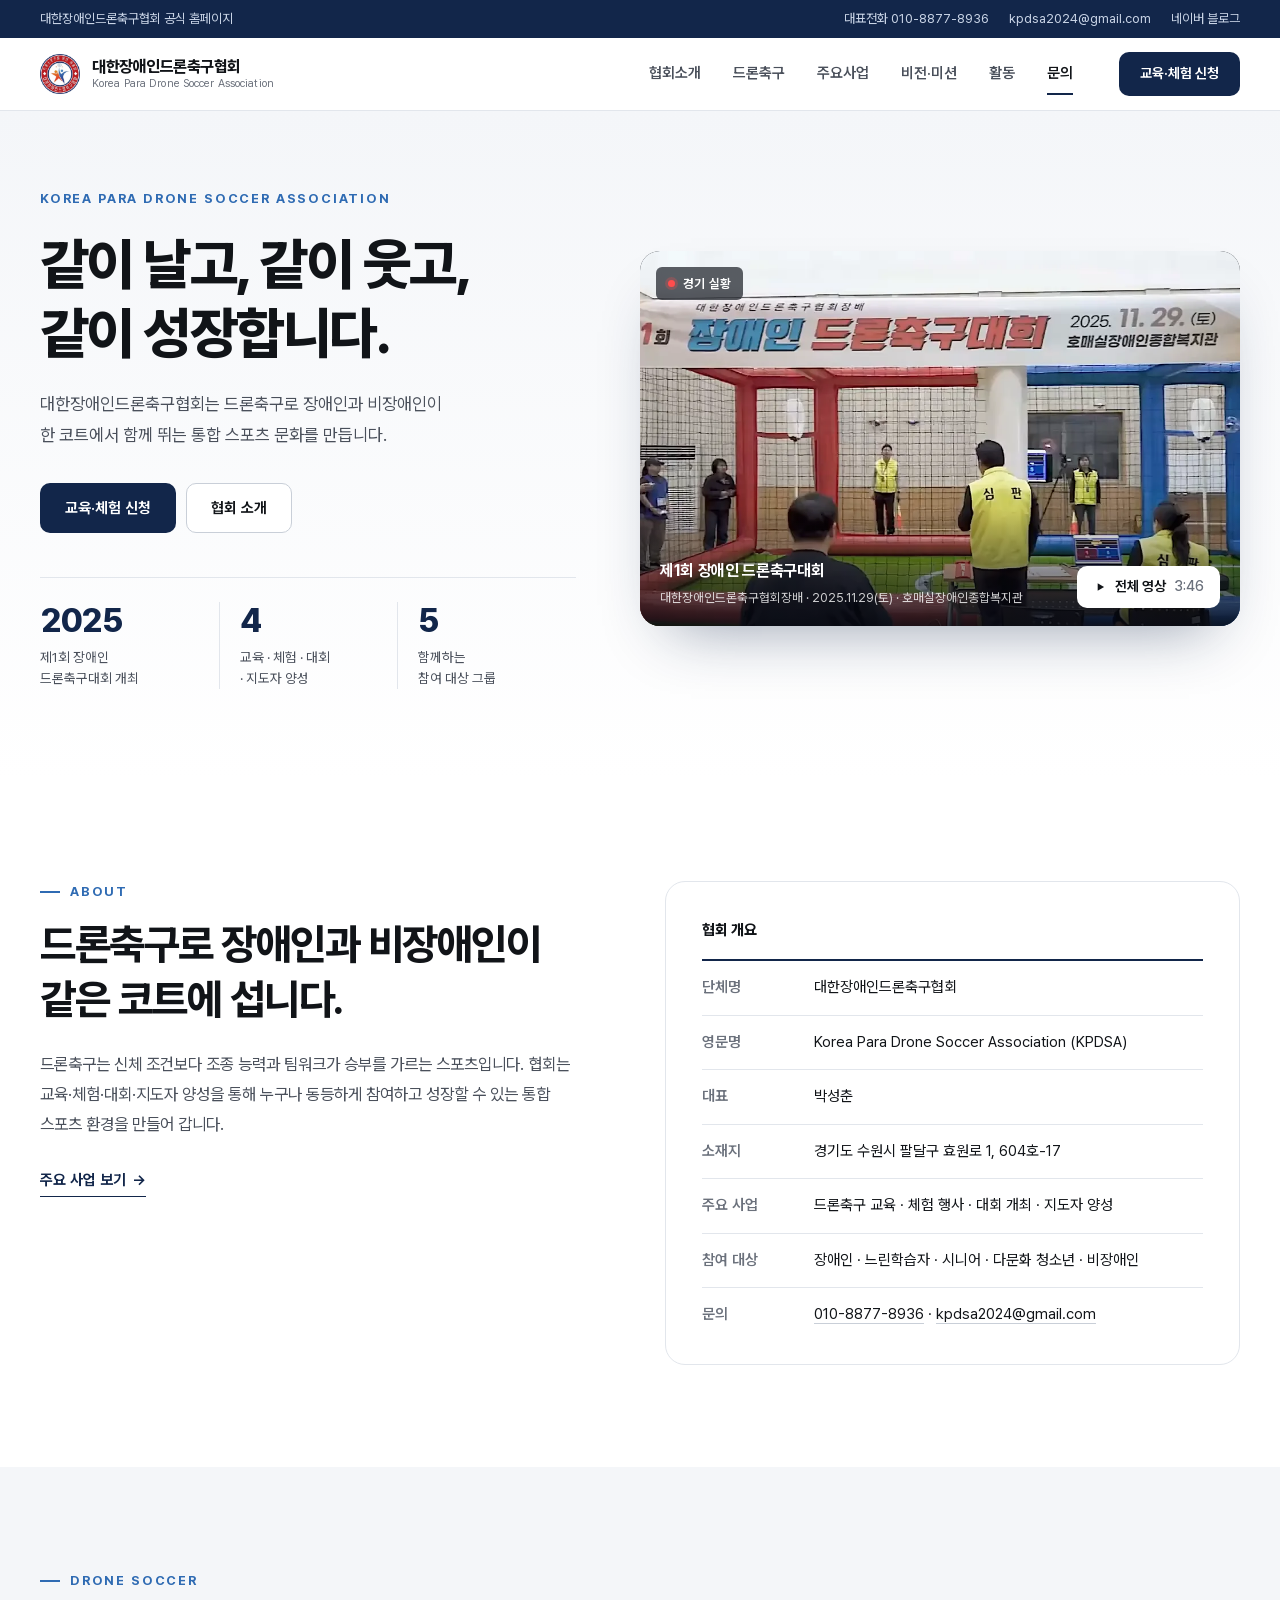
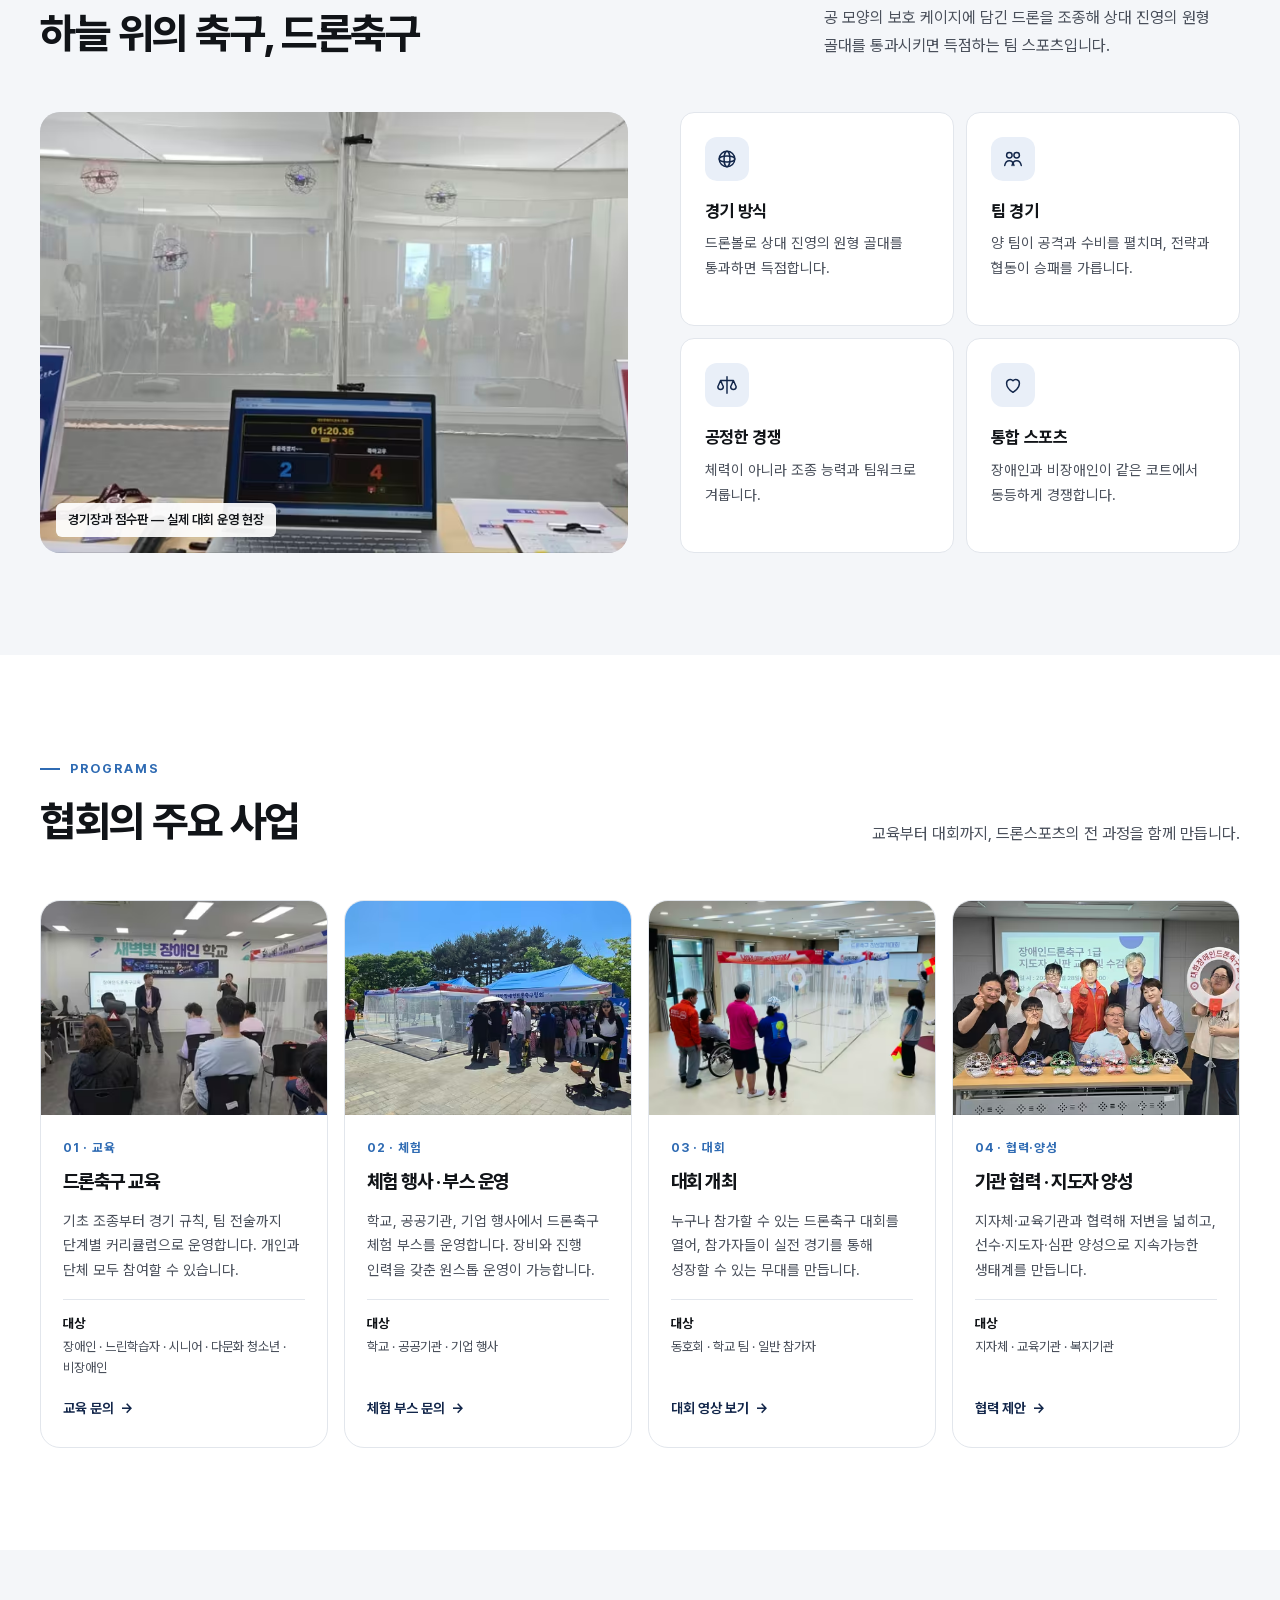
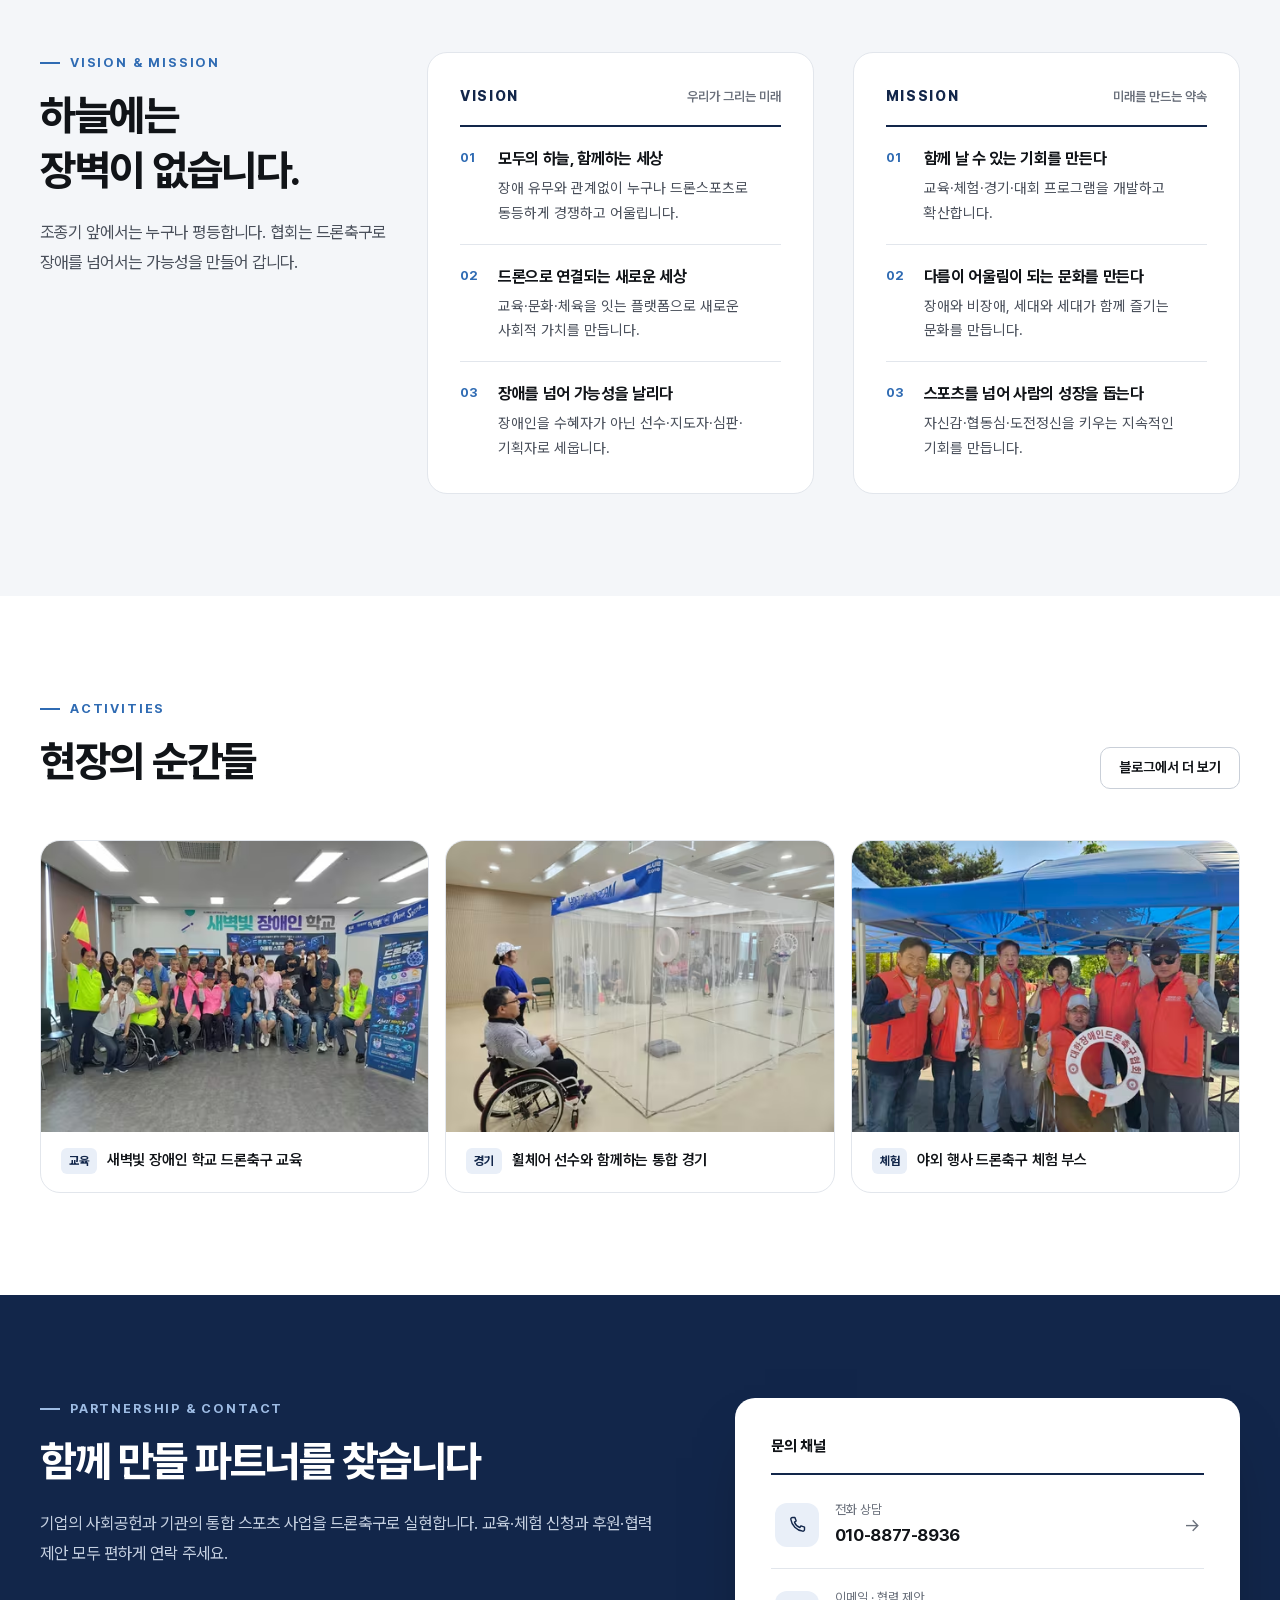
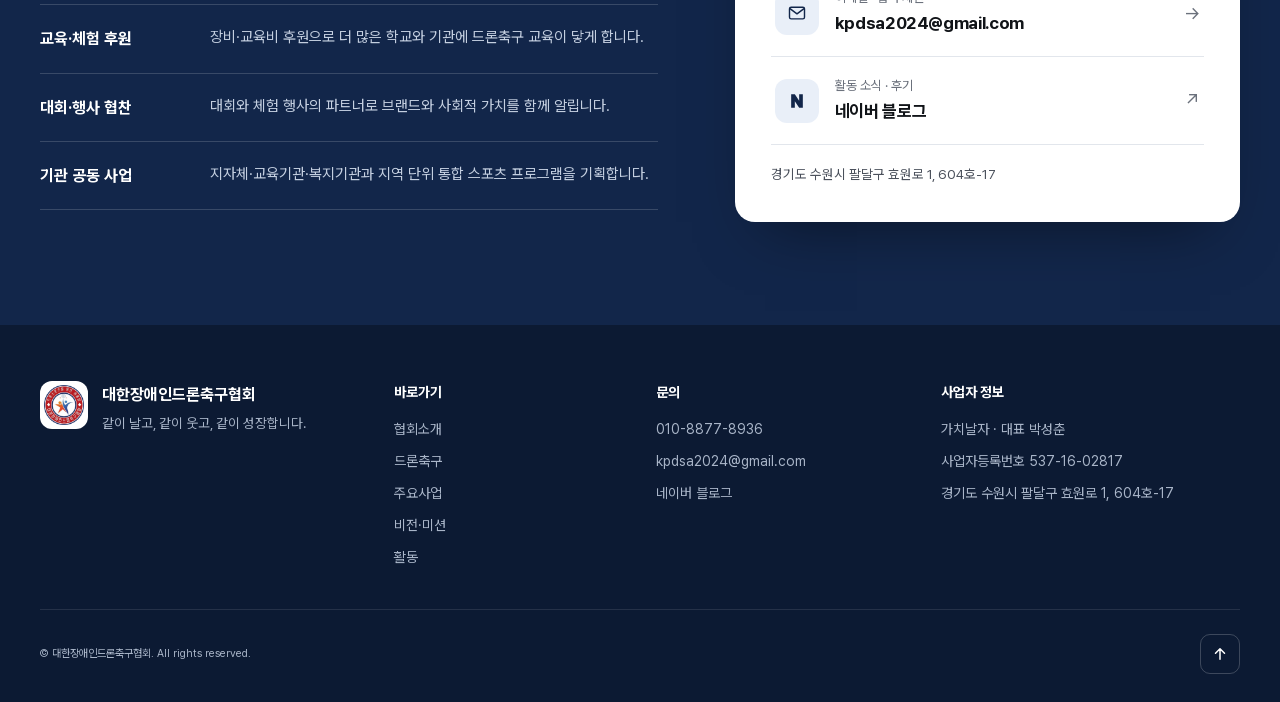
==== commit f8657a71: "경기 영상 화질 개선: 원본 해상도·비트레이트 상향, 선명도 보정, 모바일 전용 미리보기 Co-Authored-By: Claude Opus 5.5 <noreply@anthropic" ====
--- a/index.html
+++ b/index.html
@@ -130,6 +130,7 @@
     <figure class="hero-media" id="film">
       <video class="film-video" id="filmVideo" muted loop playsinline preload="metadata"
              poster="assets/video/match-poster.webp" aria-label="제1회 장애인 드론축구대회 경기 영상">
+        <source src="assets/video/match-loop-m.mp4" type="video/mp4" media="(max-width: 760px)">
         <source src="assets/video/match-loop.mp4" type="video/mp4">
       </video>
       <span class="film-badge"><span class="live" aria-hidden="true"></span>경기 실황</span>
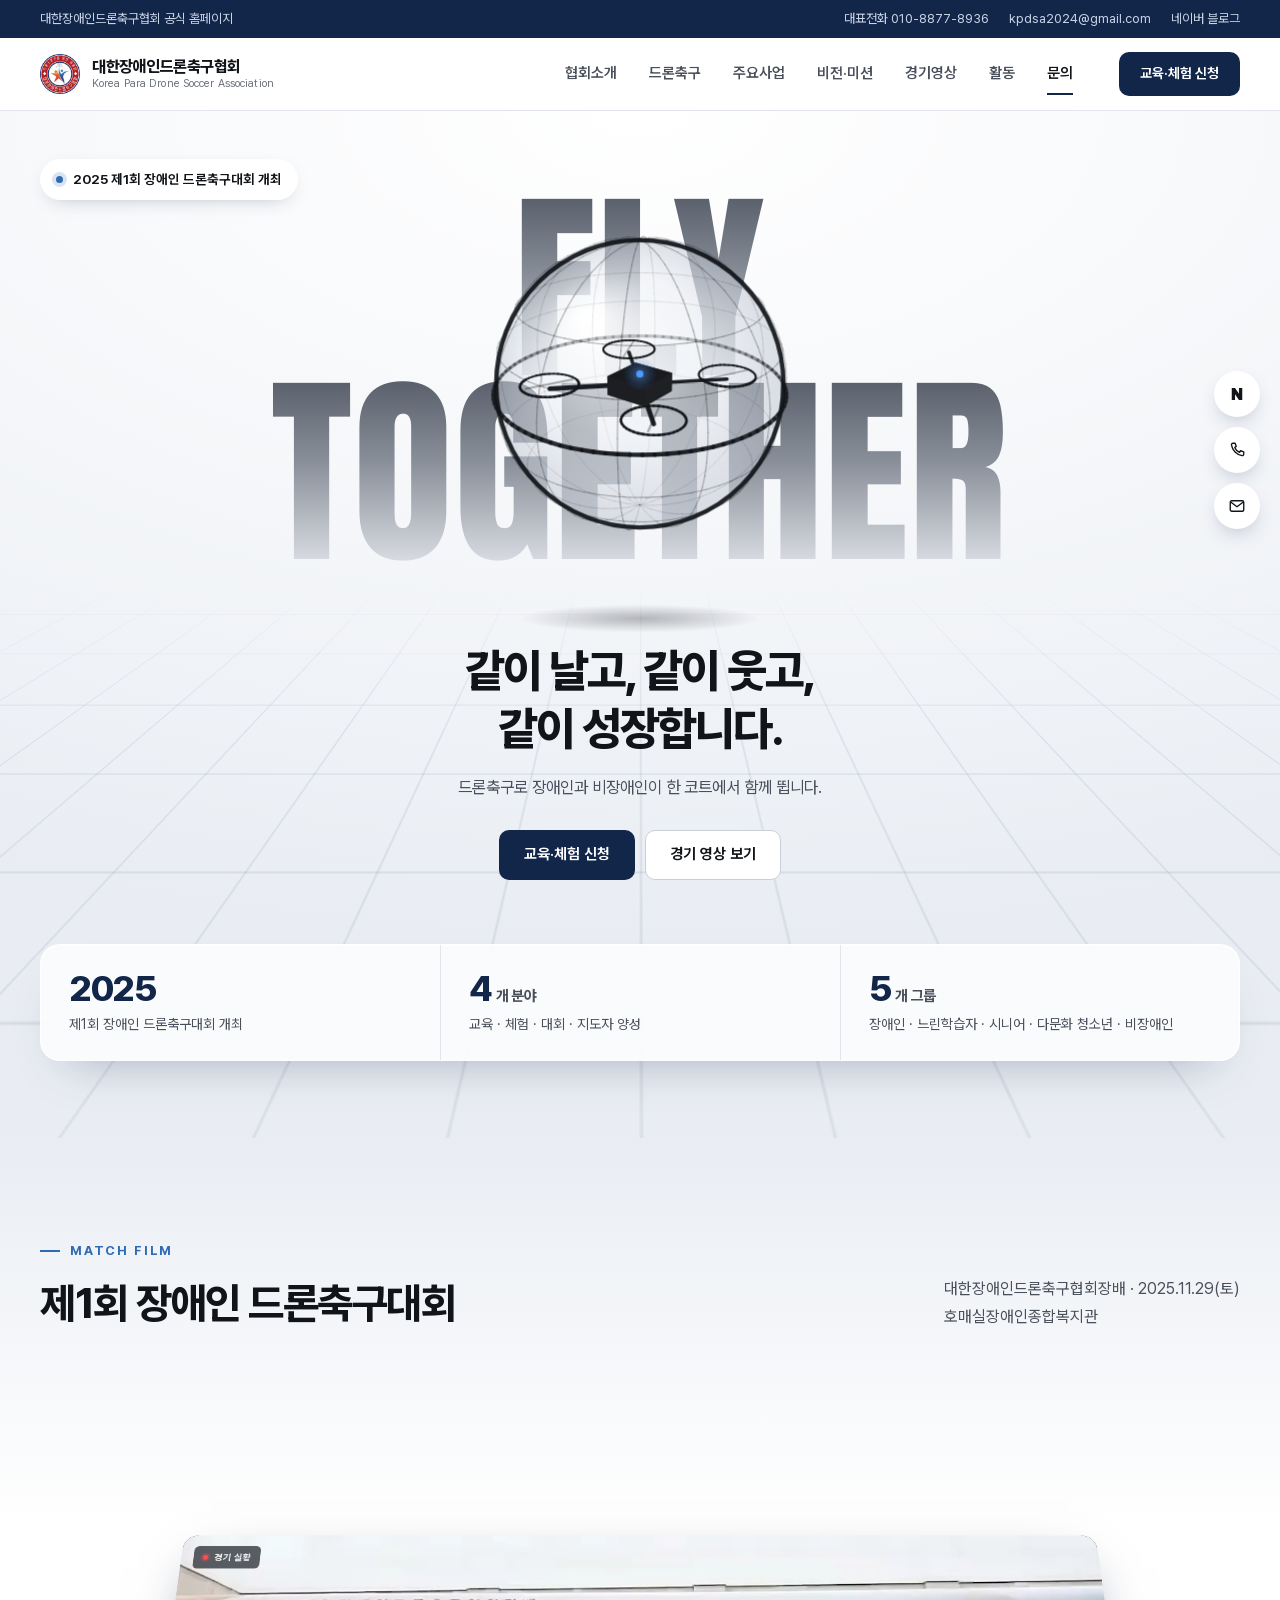
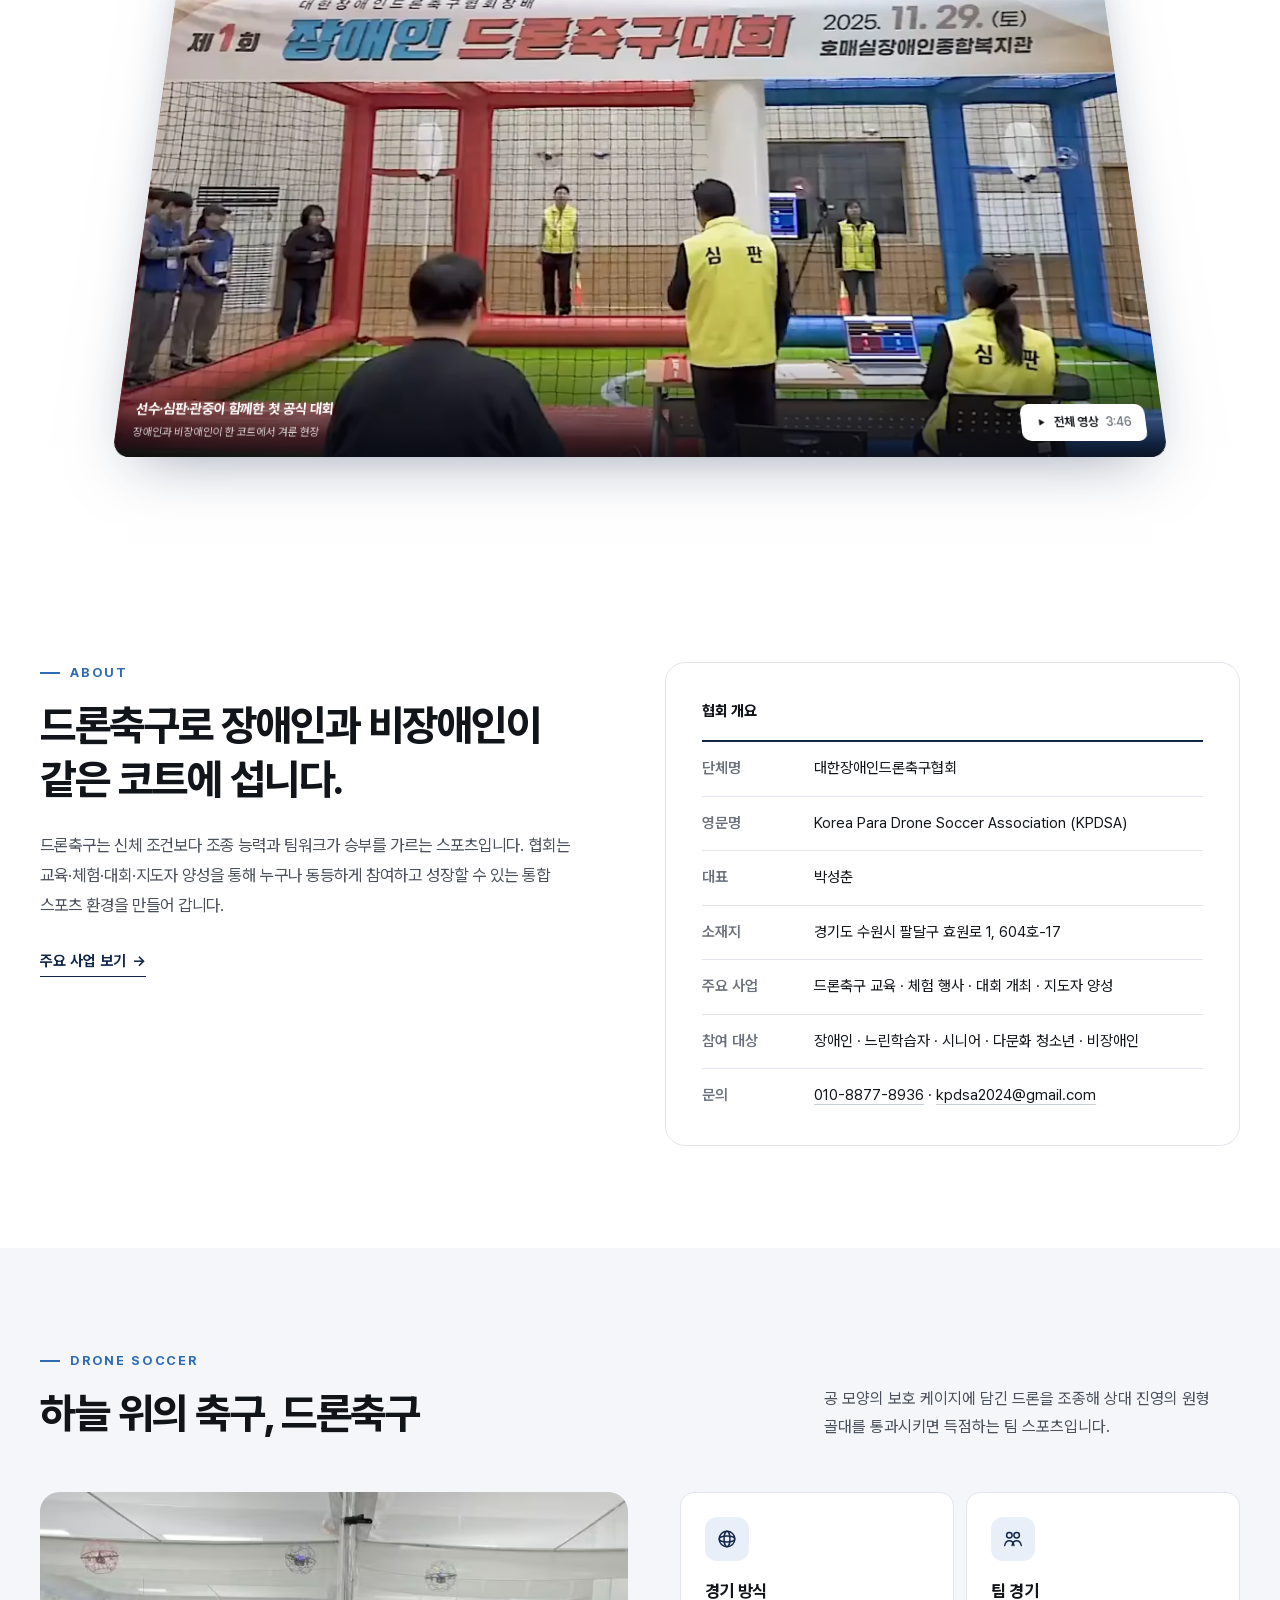
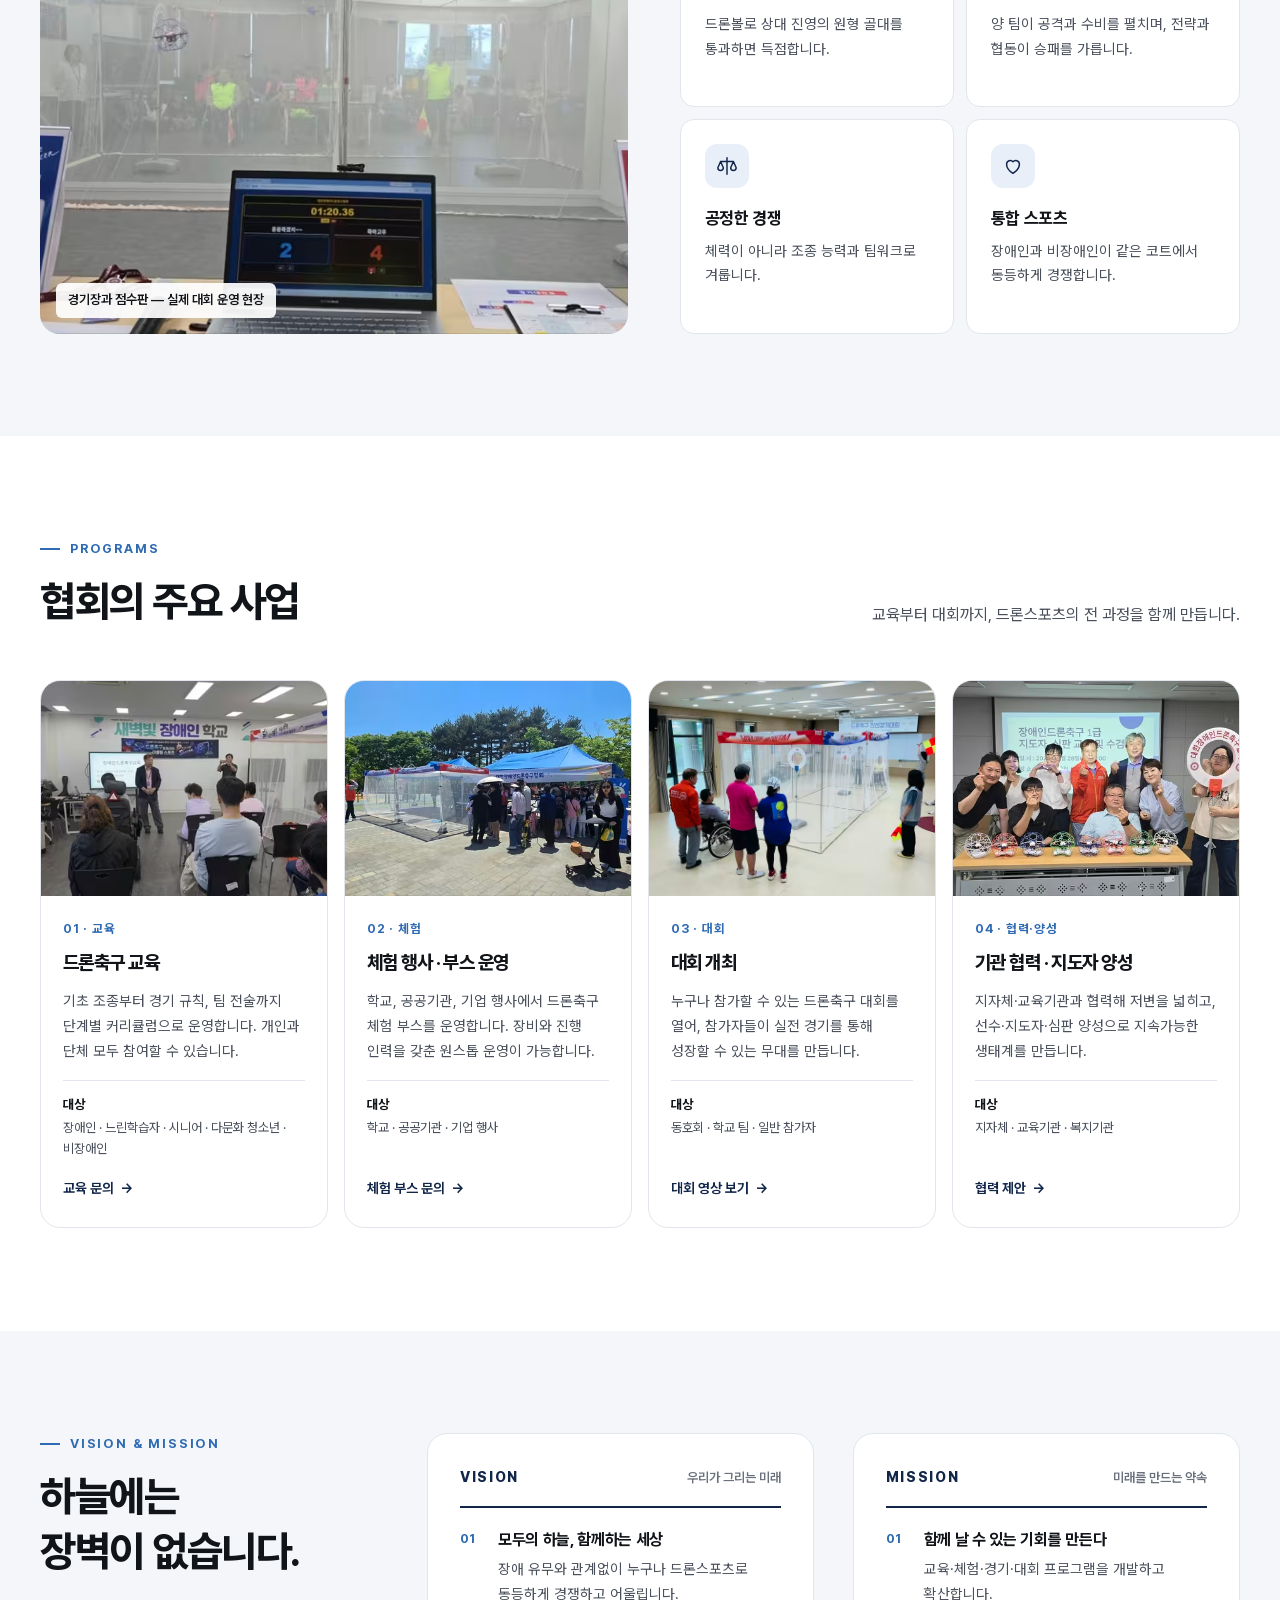
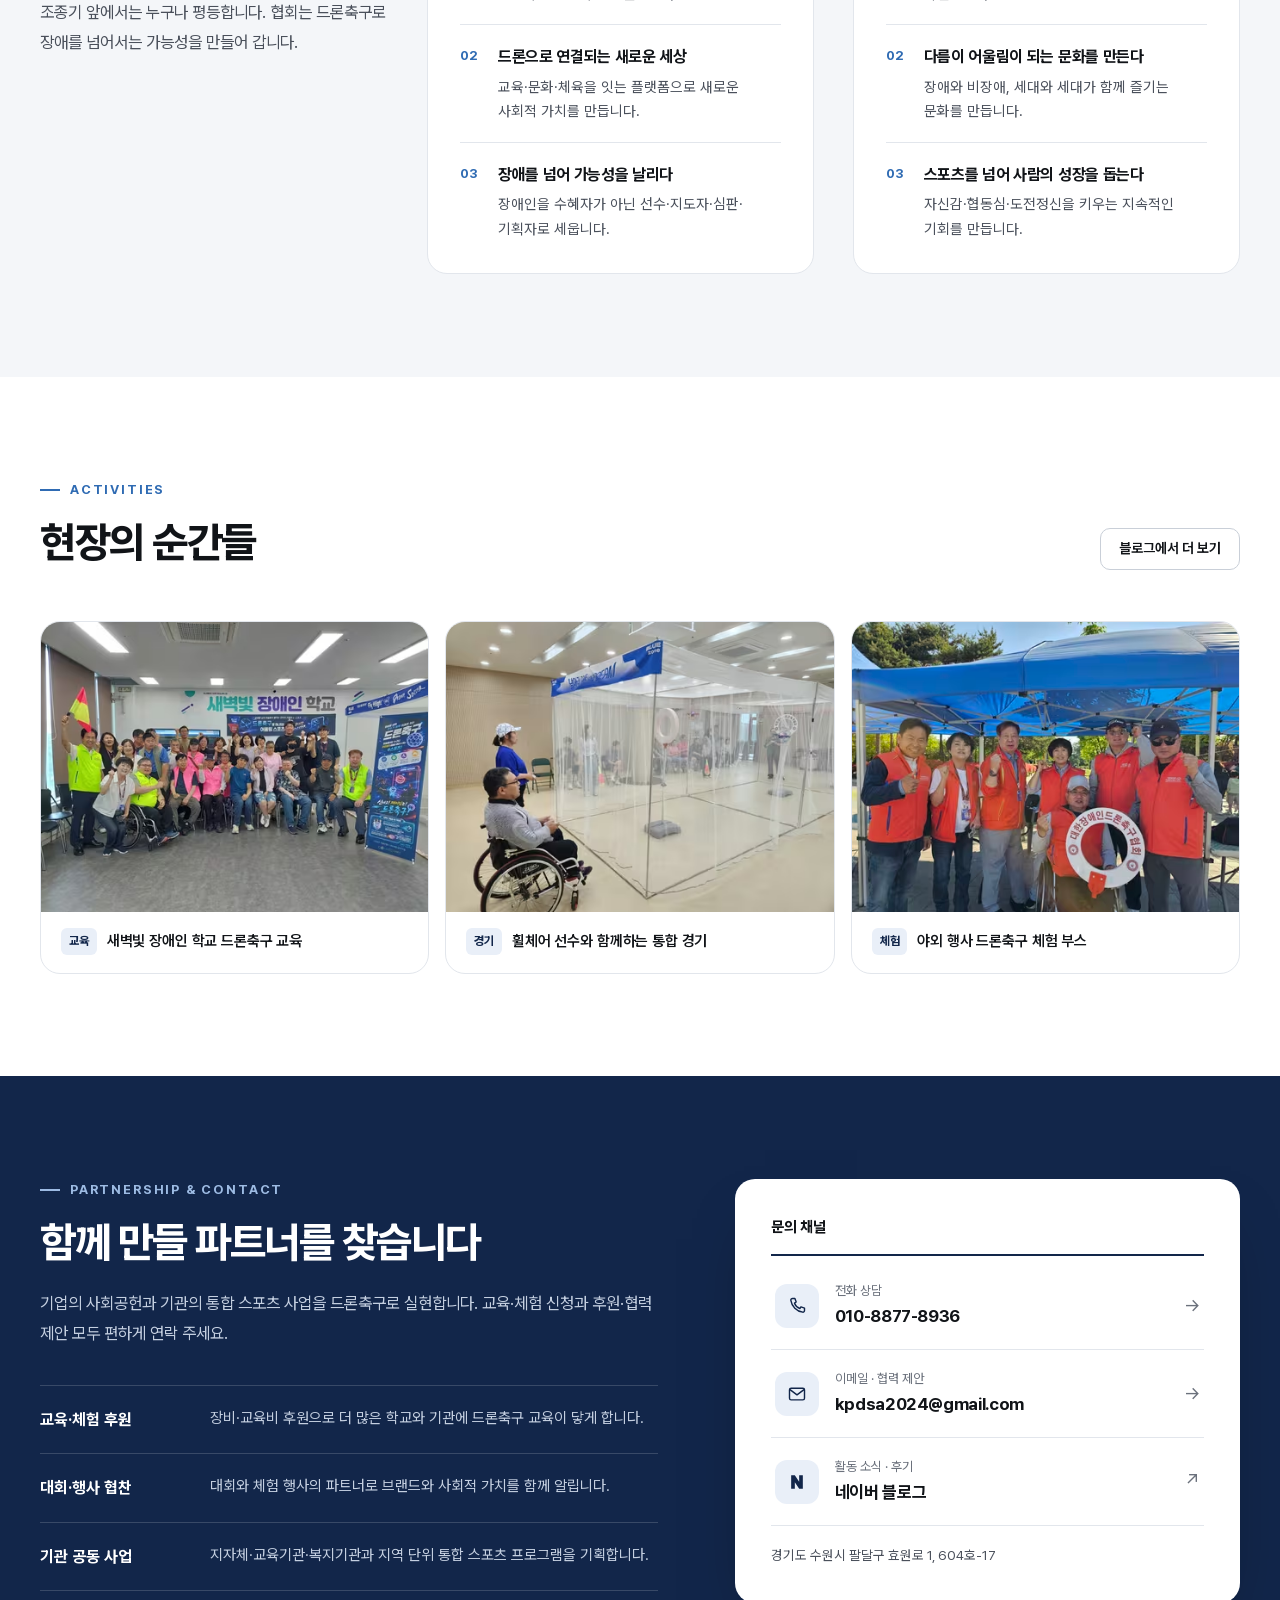
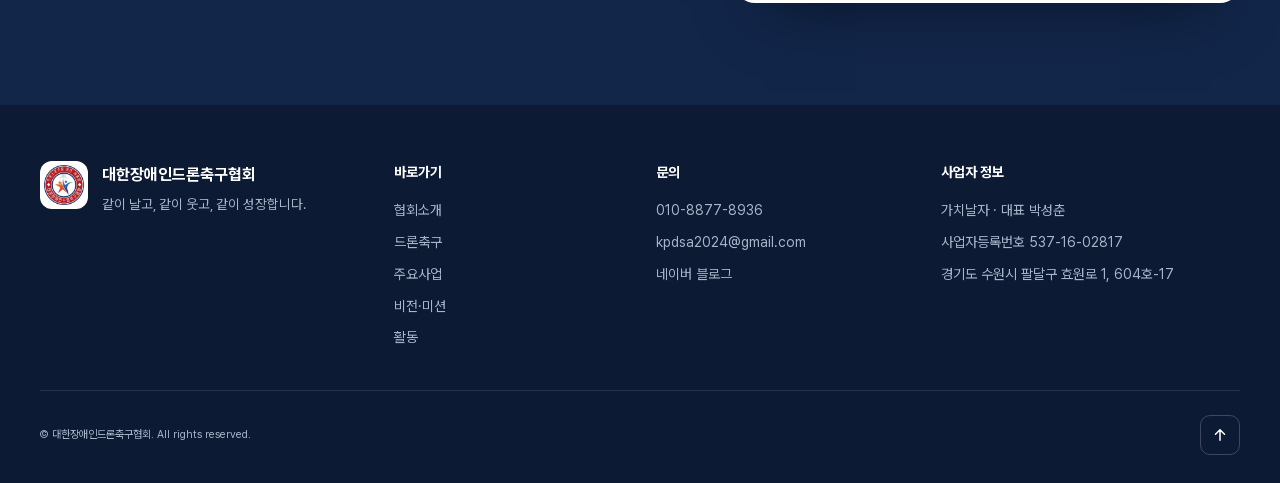
==== commit 4ed65ff1: "살아있는 히어로: 3D 드론볼(캔버스 원근 투영)·원근 바닥·순차 등장·스크롤 연출 - FLY TOGETHER 대형 타이포 복귀, 공은 마우스 방향으로 기울며 회전 - 경기 영상을" ====
--- a/index.html
+++ b/index.html
@@ -44,6 +44,7 @@
 <link rel="manifest" href="site.webmanifest">
 
 <link rel="preload" href="assets/fonts/pretendard.woff2" as="font" type="font/woff2" crossorigin>
+<link rel="preload" href="assets/fonts/anton.woff2" as="font" type="font/woff2" crossorigin>
 <link rel="stylesheet" href="assets/css/site.css">
 
 <script type="application/ld+json">{"@context":"https://schema.org","@type":"SportsOrganization","@id":"https://gachinalja.co.kr/#organization","name":"대한장애인드론축구협회","alternateName":["가치날자","Korea Para Drone Soccer Association","KPDSA"],"url":"https://gachinalja.co.kr/","logo":"https://gachinalja.co.kr/icon-512.png","image":"https://gachinalja.co.kr/og-image.jpg","description":"대한장애인드론축구협회(가치날자)는 드론축구로 장애인·비장애인이 함께하는 통합 스포츠 문화를 만듭니다. 교육·체험·대회·지도자 양성 운영.","sport":"드론축구","areaServed":{"@type":"Country","name":"대한민국"},"address":{"@type":"PostalAddress","streetAddress":"효원로 1, 604호-17","addressLocality":"수원시 팔달구","addressRegion":"경기도","addressCountry":"KR"},"email":"kpdsa2024@gmail.com","telephone":"+82-10-8877-8936","founder":{"@type":"Person","name":"박성춘"},"contactPoint":[{"@type":"ContactPoint","telephone":"+82-10-8877-8936","email":"kpdsa2024@gmail.com","contactType":"customer service","availableLanguage":["Korean"],"areaServed":"KR"}],"sameAs":["https://blog.naver.com/droneboy123"]}</script>
@@ -89,6 +90,7 @@
       <a href="#sport">드론축구</a>
       <a href="#programs">주요사업</a>
       <a href="#vision">비전·미션</a>
+      <a href="#film">경기영상</a>
       <a href="#moments">활동</a>
       <a href="#contact">문의</a>
     </nav>
@@ -111,40 +113,69 @@
 
 <!-- ════════════════ 히어로 ════════════════ -->
 <section class="hero" id="top">
-  <div class="wrap hero-grid">
-    <div class="hero-copy">
-      <p class="eyebrow">Korea Para Drone Soccer Association</p>
-      <h1>같이 날고, 같이 웃고,<br>같이 성장합니다.</h1>
-      <p class="hero-lead">대한장애인드론축구협회는 드론축구로 장애인과 비장애인이 <br>한 코트에서 함께 뛰는 통합 스포츠 문화를 만듭니다.</p>
-      <div class="hero-cta">
-        <a class="btn btn-navy" href="#contact">교육·체험 신청</a>
-        <a class="btn btn-line" href="#about">협회 소개</a>
-      </div>
-      <dl class="facts">
-        <div><dt>2025</dt><dd>제1회 장애인<br>드론축구대회 개최</dd></div>
-        <div><dt>4</dt><dd>교육 · 체험 · 대회<br>· 지도자 양성</dd></div>
-        <div><dt>5</dt><dd>함께하는<br>참여 대상 그룹</dd></div>
-      </dl>
-    </div>
-
-    <figure class="hero-media" id="film">
-      <video class="film-video" id="filmVideo" muted loop playsinline preload="metadata"
-             poster="assets/video/match-poster.webp" aria-label="제1회 장애인 드론축구대회 경기 영상">
-        <source src="assets/video/match-loop-m.mp4" type="video/mp4" media="(max-width: 760px)">
-        <source src="assets/video/match-loop.mp4" type="video/mp4">
-      </video>
-      <span class="film-badge"><span class="live" aria-hidden="true"></span>경기 실황</span>
-      <figcaption class="film-cap">
-        <span>
-          <b>제1회 장애인 드론축구대회</b>
-          <small>대한장애인드론축구협회장배 · 2025.11.29(토) · 호매실장애인종합복지관</small>
-        </span>
-        <button class="film-play" id="filmPlay" type="button">
-          <svg viewBox="0 0 24 24" aria-hidden="true"><path d="M8 5.5v13l11-6.5z" fill="currentColor"/></svg>
-          전체 영상 <span>3:46</span>
-        </button>
-      </figcaption>
-    </figure>
+  <div class="hero-floor" aria-hidden="true"></div>
+  <div class="wrap hero-in">
+    <p class="hero-chip drop" style="--i:0"><span class="dot" aria-hidden="true"></span>2025 제1회 장애인 드론축구대회 개최</p>
+
+    <div class="hero-visual" aria-hidden="true">
+      <p class="display"><span class="d1 drop" style="--i:1">FLY</span><span class="d2 drop" style="--i:2">TOGETHER</span></p>
+      <div class="ball-wrap drop" style="--i:3">
+        <canvas class="ball" id="ball3d" width="600" height="600"></canvas>
+        <noscript><img class="ball" src="assets/img/emblem-256.png" alt=""></noscript>
+      </div>
+      <span class="ball-shadow"></span>
+    </div>
+
+    <h1 class="drop" style="--i:4">같이 날고, 같이 웃고,<br>같이 성장합니다.</h1>
+    <p class="hero-lead drop" style="--i:5">드론축구로 장애인과 비장애인이 한 코트에서 함께 뜁니다.</p>
+    <div class="hero-cta drop" style="--i:6">
+      <a class="btn btn-navy" href="#contact">교육·체험 신청</a>
+      <a class="btn btn-line" href="#film">경기 영상 보기</a>
+    </div>
+  </div>
+
+  <div class="wrap">
+    <dl class="facts drop" style="--i:7">
+      <div><dt><span data-count="2025" data-from="2015">2025</span></dt><dd>제1회 장애인 드론축구대회 개최</dd></div>
+      <div><dt><span data-count="4">4</span><small>개 분야</small></dt><dd>교육 · 체험 · 대회 · 지도자 양성</dd></div>
+      <div><dt><span data-count="5">5</span><small>개 그룹</small></dt><dd>장애인 · 느린학습자 · 시니어 · 다문화 청소년 · 비장애인</dd></div>
+    </dl>
+  </div>
+
+  <nav class="quick" aria-label="빠른 연락">
+    <a href="https://blog.naver.com/droneboy123" target="_blank" rel="noopener noreferrer" aria-label="네이버 블로그"><svg viewBox="0 0 24 24" aria-hidden="true"><path d="M5 4h4.4l5.2 7.6V4H19v16h-4.4l-5.2-7.6V20H5z" fill="currentColor"/></svg></a>
+    <a href="tel:010-8877-8936" aria-label="전화 010-8877-8936"><svg viewBox="0 0 24 24" aria-hidden="true"><path d="M6.6 3h2.9l1.5 4.2-2 1.4a11 11 0 006.4 6.4l1.4-2 4.2 1.5v2.9a2 2 0 01-2.2 2A17 17 0 014.6 5.2 2 2 0 016.6 3z"/></svg></a>
+    <a href="mailto:kpdsa2024@gmail.com" aria-label="이메일 보내기"><svg viewBox="0 0 24 24" aria-hidden="true"><rect x="3" y="5" width="18" height="14" rx="2"/><path d="M4 7l8 6 8-6"/></svg></a>
+  </nav>
+</section>
+
+<!-- ════════════════ 경기 영상 (스크롤하면 세워지는 3D 화면) ════════════════ -->
+<section class="film" id="film">
+  <div class="wrap">
+    <div class="sec-head reveal">
+      <div>
+        <p class="kicker">MATCH FILM</p>
+        <h2 class="h2">제1회 장애인 드론축구대회</h2>
+      </div>
+      <p class="sec-note">대한장애인드론축구협회장배 · 2025.11.29(토)<br>호매실장애인종합복지관</p>
+    </div>
+    <div class="film-stage">
+      <figure class="hero-media" id="filmBox">
+        <video class="film-video" id="filmVideo" muted loop playsinline preload="metadata"
+               poster="assets/video/match-poster.webp" aria-label="제1회 장애인 드론축구대회 경기 영상">
+          <source src="assets/video/match-loop-m.mp4" type="video/mp4" media="(max-width: 760px)">
+          <source src="assets/video/match-loop.mp4" type="video/mp4">
+        </video>
+        <span class="film-badge"><span class="live" aria-hidden="true"></span>경기 실황</span>
+        <figcaption class="film-cap">
+          <span><b>선수·심판·관중이 함께한 첫 공식 대회</b><small>장애인과 비장애인이 한 코트에서 겨룬 현장</small></span>
+          <button class="film-play" id="filmPlay" type="button">
+            <svg viewBox="0 0 24 24" aria-hidden="true"><path d="M8 5.5v13l11-6.5z" fill="currentColor"/></svg>
+            전체 영상 <span>3:46</span>
+          </button>
+        </figcaption>
+      </figure>
+    </div>
   </div>
 </section>
 
--- a/assets/css/site.css
+++ b/assets/css/site.css
@@ -96,23 +96,70 @@
 .mnav a{display:block;padding:14px 4px;font-size:17px;font-weight:600;border-bottom:1px solid var(--line)}
 .mnav .mnav-cta{margin-top:16px;border:0;background:var(--navy);color:#fff;text-align:center;border-radius:var(--r-sm)}
 
-/* ── 히어로 ── */
-.hero{padding:clamp(48px,6vw,88px) 0 clamp(64px,7vw,104px);
-  background:linear-gradient(180deg,var(--mist) 0%,#fff 100%)}
-.hero-grid{display:grid;grid-template-columns:minmax(0,1fr) minmax(0,1.12fr);gap:clamp(32px,5vw,72px);align-items:center}
-.hero .eyebrow{margin-bottom:20px}
-.hero h1{font-size:clamp(34px,4.4vw,58px);line-height:1.22;font-weight:800;letter-spacing:-.045em}
-.hero-lead{margin-top:22px;font-size:clamp(16px,1.35vw,19px);line-height:1.8;color:var(--ink-2);max-width:30em}
-.hero-cta{display:flex;flex-wrap:wrap;gap:10px;margin-top:32px}
-.facts{display:grid;grid-template-columns:repeat(3,1fr);margin-top:44px;border-top:1px solid var(--line);padding-top:24px}
-.facts div{padding-right:16px}
-.facts div+div{padding-left:20px;border-left:1px solid var(--line)}
-.facts dt{font-size:clamp(26px,2.6vw,34px);font-weight:800;letter-spacing:-.04em;color:var(--navy);line-height:1.1;
+/* ── 히어로 (3D 드론볼 · 원근 바닥 · 순차 등장) ── */
+@font-face{font-family:"Anton";src:url("../fonts/anton.woff2") format("woff2");font-display:swap}
+.hero{position:relative;overflow:hidden;padding:clamp(28px,4vw,48px) 0 clamp(56px,6vw,88px);
+  background:radial-gradient(120% 80% at 50% 0%,#FFFFFF 0%,var(--mist) 55%,#E9EDF3 100%);--p:0}
+.hero-floor{position:absolute;left:-25%;right:-25%;bottom:-8%;height:62%;pointer-events:none;
+  background:
+    linear-gradient(to right,rgba(18,38,74,.09) 1px,transparent 1px) 0 0/64px 64px,
+    linear-gradient(to bottom,rgba(18,38,74,.09) 1px,transparent 1px) 0 0/64px 64px;
+  transform:perspective(560px) rotateX(64deg);transform-origin:50% 0;
+  -webkit-mask-image:linear-gradient(to bottom,transparent 0%,#000 35%,#000 60%,transparent 100%);
+          mask-image:linear-gradient(to bottom,transparent 0%,#000 35%,#000 60%,transparent 100%)}
+.hero-in{position:relative;display:flex;flex-direction:column;align-items:center;text-align:center}
+.hero-chip{align-self:flex-start;display:inline-flex;align-items:center;gap:10px;padding:9px 16px;border-radius:999px;
+  background:#fff;font-size:13.5px;font-weight:650;color:var(--ink);box-shadow:0 6px 20px -10px rgba(18,38,74,.35)}
+.hero-chip .dot{width:7px;height:7px;border-radius:50%;background:var(--accent);box-shadow:0 0 0 4px rgba(47,107,179,.18);
+  animation:pulse 2.4s ease-in-out infinite}
+@keyframes pulse{50%{box-shadow:0 0 0 7px rgba(47,107,179,.05)}}
+
+.hero-visual{position:relative;width:100%;display:flex;justify-content:center;margin-top:-4px;padding-bottom:calc(var(--fs)*.34);--fs:clamp(92px,16vw,240px)}
+.display{font-family:"Anton",Impact,"Arial Narrow",sans-serif;font-size:var(--fs);line-height:.9;letter-spacing:.005em;
+  display:flex;flex-direction:column;align-items:center;user-select:none}
+.display span{display:block;background:linear-gradient(180deg,#59606B 0%,#8A909A 45%,#DADDE3 100%);
+  -webkit-background-clip:text;background-clip:text;color:transparent;will-change:transform}
+.display .d1{transform:translateX(calc(var(--p)*-9vw))}
+.display .d2{transform:translateX(calc(var(--p)*9vw))}
+.ball-wrap{position:absolute;left:50%;top:50%;width:calc(var(--fs)*1.95);aspect-ratio:1;
+  transform:translate(-50%,-56%) scale(calc(1 + var(--p)*.18));pointer-events:auto}
+.ball{width:100%;height:100%;display:block;cursor:grab}
+.ball-shadow{position:absolute;left:50%;bottom:calc(var(--fs)*.02);width:calc(var(--fs)*1.05);height:calc(var(--fs)*.12);
+  transform:translateX(-50%) scale(var(--sh,1));border-radius:50%;
+  background:radial-gradient(closest-side,rgba(17,20,24,.28),rgba(17,20,24,0))}
+.hero h1{margin-top:8px;font-size:clamp(32px,3.6vw,50px);line-height:1.25;font-weight:800;letter-spacing:-.045em}
+.hero-lead{margin-top:16px;text-wrap:balance;font-size:clamp(16px,1.3vw,18px);color:var(--ink-2)}
+.hero-cta{display:flex;flex-wrap:wrap;justify-content:center;gap:10px;margin-top:28px}
+
+.facts{position:relative;display:grid;grid-template-columns:repeat(3,1fr);margin-top:clamp(40px,5vw,64px);
+  background:rgba(255,255,255,.78);border:1px solid rgba(255,255,255,.9);border-radius:var(--r-lg);
+  -webkit-backdrop-filter:blur(12px);backdrop-filter:blur(12px);
+  box-shadow:0 1px 0 rgba(255,255,255,.9) inset,0 24px 50px -28px rgba(18,38,74,.35)}
+.facts div{padding:24px 28px}
+.facts div+div{border-left:1px solid var(--line)}
+.facts dt{font-size:clamp(28px,2.8vw,38px);font-weight:800;letter-spacing:-.04em;color:var(--navy);line-height:1.1;
   font-variant-numeric:tabular-nums}
-.facts dd{margin-top:8px;font-size:13.5px;line-height:1.55;color:var(--ink-2)}
-
-.hero-media{position:relative;border-radius:var(--r-lg);overflow:hidden;background:#0B0F16;aspect-ratio:16/10;
-  box-shadow:0 30px 60px -30px rgba(18,38,74,.45)}
+.facts dt small{font-size:15px;font-weight:700;margin-left:4px;letter-spacing:-.02em;color:var(--ink-2)}
+.facts dd{margin-top:6px;font-size:14px;line-height:1.55;color:var(--ink-2)}
+
+.quick{position:fixed;right:20px;top:50%;transform:translateY(-50%);z-index:40;display:flex;flex-direction:column;gap:10px}
+.quick a{width:46px;height:46px;border-radius:50%;background:#fff;color:var(--ink);display:grid;place-items:center;
+  box-shadow:0 8px 22px -10px rgba(18,38,74,.45);transition:transform .2s,background .2s,color .2s}
+.quick a:hover{transform:translateY(-2px);background:var(--navy);color:#fff}
+.quick svg{width:18px;height:18px;fill:none;stroke:currentColor;stroke-width:1.8;stroke-linecap:round;stroke-linejoin:round}
+.quick a:first-child svg{stroke:none}
+
+/* 순차 등장: 위에서 한 칸씩 내려오며 자리 잡음 */
+.drop{animation:drop .9s cubic-bezier(.2,.75,.2,1) both;animation-delay:calc(var(--i,0)*110ms + 80ms)}
+@keyframes drop{from{opacity:0;translate:0 -28px}to{opacity:1;translate:0 0}}
+
+/* ── 경기 영상: 스크롤하면 눕혀진 화면이 세워짐 ── */
+.film{padding:var(--sec) 0;background:linear-gradient(180deg,#E9EDF3 0%,#fff 38%);--fp:1}
+.film-stage{perspective:1400px}
+.hero-media{position:relative;border-radius:var(--r-lg);overflow:hidden;background:#0B0F16;aspect-ratio:16/9;
+  transform-origin:50% 100%;
+  transform:rotateX(calc((1 - var(--fp))*22deg)) scale(calc(.88 + var(--fp)*.12));
+  box-shadow:0 calc(20px + var(--fp)*20px) 70px -30px rgba(18,38,74,.55)}
 .film-video{width:100%;height:100%;object-fit:cover}
 .film-badge{position:absolute;top:16px;left:16px;display:inline-flex;align-items:center;gap:8px;padding:6px 12px;
   border-radius:6px;background:rgba(10,14,22,.66);color:#fff;font-size:12.5px;font-weight:650;letter-spacing:.02em;
@@ -128,6 +175,7 @@
 .film-play span{color:var(--ink-3);font-weight:500;font-variant-numeric:tabular-nums}
 .film-play:hover{background:#E8EDF5}
 .hero-media.is-full .film-cap,.hero-media.is-full .film-badge{display:none}
+.hero-media.is-full{transform:none}
 
 /* ── 섹션 공통 ── */
 .sec{padding:var(--sec) 0}
@@ -237,6 +285,13 @@
 .to-top:hover{background:rgba(255,255,255,.08)}
 .to-top svg{width:18px;height:18px;fill:none;stroke:currentColor;stroke-width:2;stroke-linecap:round;stroke-linejoin:round}
 
+/* ── 입체 카드: 마우스 방향으로 살짝 기울어짐 ── */
+.tilt{transform:perspective(900px) rotateX(var(--rx,0deg)) rotateY(var(--ry,0deg)) translateY(var(--ty,0px));
+  transition:transform .35s cubic-bezier(.2,.7,.2,1),box-shadow .35s}
+.tilt.is-tilting{transition:transform .08s linear,box-shadow .35s;--ty:-4px;box-shadow:0 26px 50px -26px rgba(18,38,74,.45)}
+.card:hover{transform:none}
+.card.tilt:hover{transform:perspective(900px) rotateX(var(--rx,0deg)) rotateY(var(--ry,0deg)) translateY(var(--ty,0px))}
+
 /* ── 스크롤 등장 ── */
 .reveal.pre{opacity:0;transform:translateY(20px);transition:opacity .7s ease,transform .7s cubic-bezier(.2,.7,.2,1)}
 .reveal.pre.is-in{opacity:1;transform:none}
@@ -252,10 +307,9 @@
   .ftr-grid{grid-template-columns:1fr 1fr}
 }
 @media (max-width:1024px){
+  .quick{right:12px}
   .nav,.hdr-cta{display:none}
   .menu-btn{display:flex}
-  .hero-grid{grid-template-columns:1fr}
-  .hero-copy{max-width:680px}
   .about,.sport,.contact{grid-template-columns:1fr}
   .vm{grid-template-columns:1fr 1fr}
   .vm-intro{grid-column:1/-1;max-width:640px}
@@ -272,15 +326,21 @@
   .brand img{width:34px;height:34px}
   .brand-txt b{font-size:15px}
   .brand-txt small{font-size:10px}
-  .hero{padding-top:36px}
+  .hero{padding-top:20px}
+  .hero-chip{align-self:center;font-size:12.5px;padding:8px 14px}
+  .hero-visual{margin-top:14px;--fs:clamp(64px,24vw,130px)}
+  .ball-wrap{width:calc(var(--fs)*2.05)}
+  .hero-cta{width:100%}
   .hero-cta .btn{flex:1}
-  .facts{margin-top:32px;padding-top:20px}
-  .facts div+div{padding-left:12px}
-  .facts div{padding-right:8px}
-  .facts dd{font-size:12.5px}
+  .facts{grid-template-columns:1fr;margin-top:36px}
+  .facts div{padding:16px 20px;display:flex;align-items:center;gap:16px}
+  .facts div+div{border-left:0;border-top:1px solid var(--line)}
+  .facts dt{flex-shrink:0;min-width:92px;font-size:26px}
+  .facts dt small{font-size:13px}
+  .facts dd{margin:0;font-size:13.5px;text-align:left}
+  .quick{display:none}
   .hero-media{aspect-ratio:16/11;border-radius:var(--r-md)}
-  .hero .eyebrow{font-size:11.5px;letter-spacing:.08em}
-  .hero-lead br,.about .h2 br{display:none}
+  .about .h2 br,.sec-note br{display:none}
   .film-cap{align-items:center;gap:10px;padding:36px 14px 14px}
   .film-cap b{font-size:14px}
   .film-cap small{display:none}
@@ -305,9 +365,12 @@
 
 @media (prefers-reduced-motion:reduce){
   html{scroll-behavior:auto}
+  .hero-media{transform:none}
+  .ball-wrap{transform:translate(-50%,-56%)}
+  .display span{transform:none}
   *,*::before,*::after{transition:none!important;animation:none!important}
 }
 @media print{
-  .util,.hdr,.hero-media,.to-top{display:none}
+  .util,.hdr,.hero-media,.to-top,.quick,.hero-floor,.ball-wrap{display:none}
   .sec-navy{background:#fff;color:#000}
 }
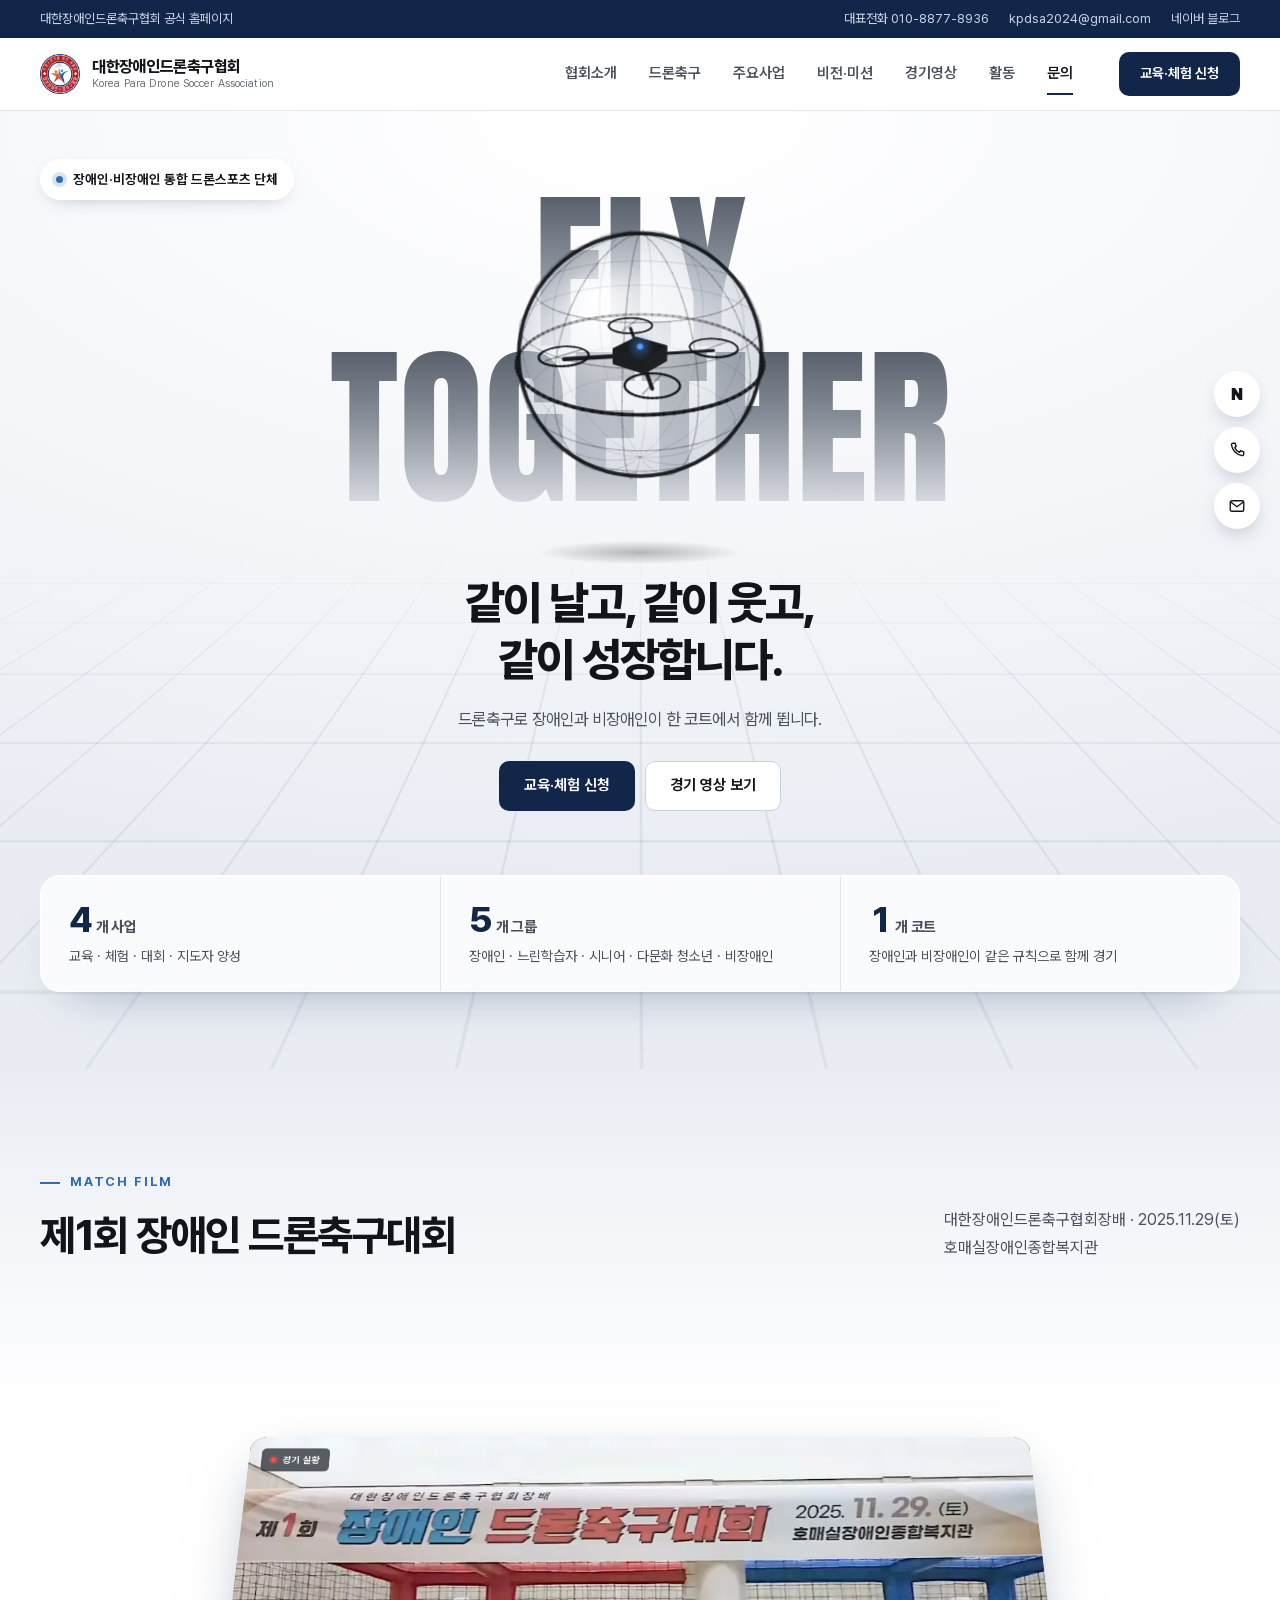
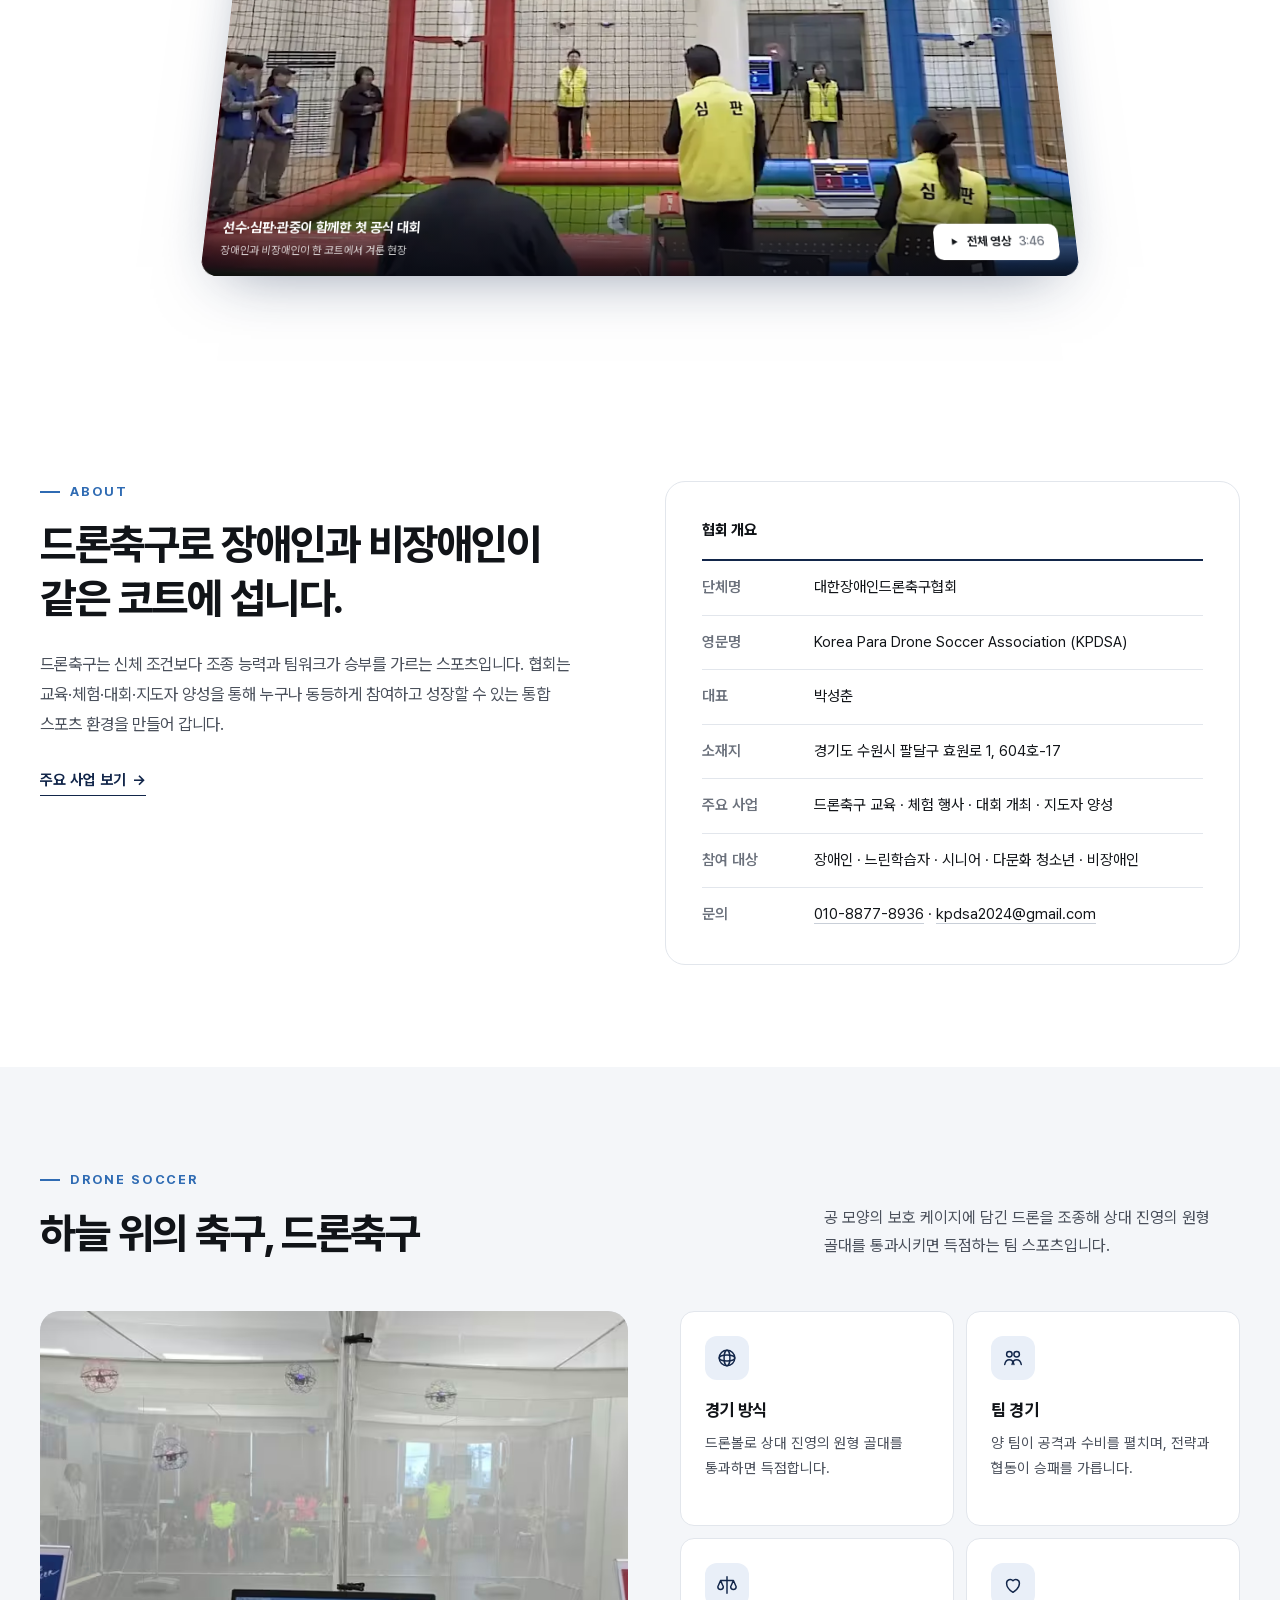
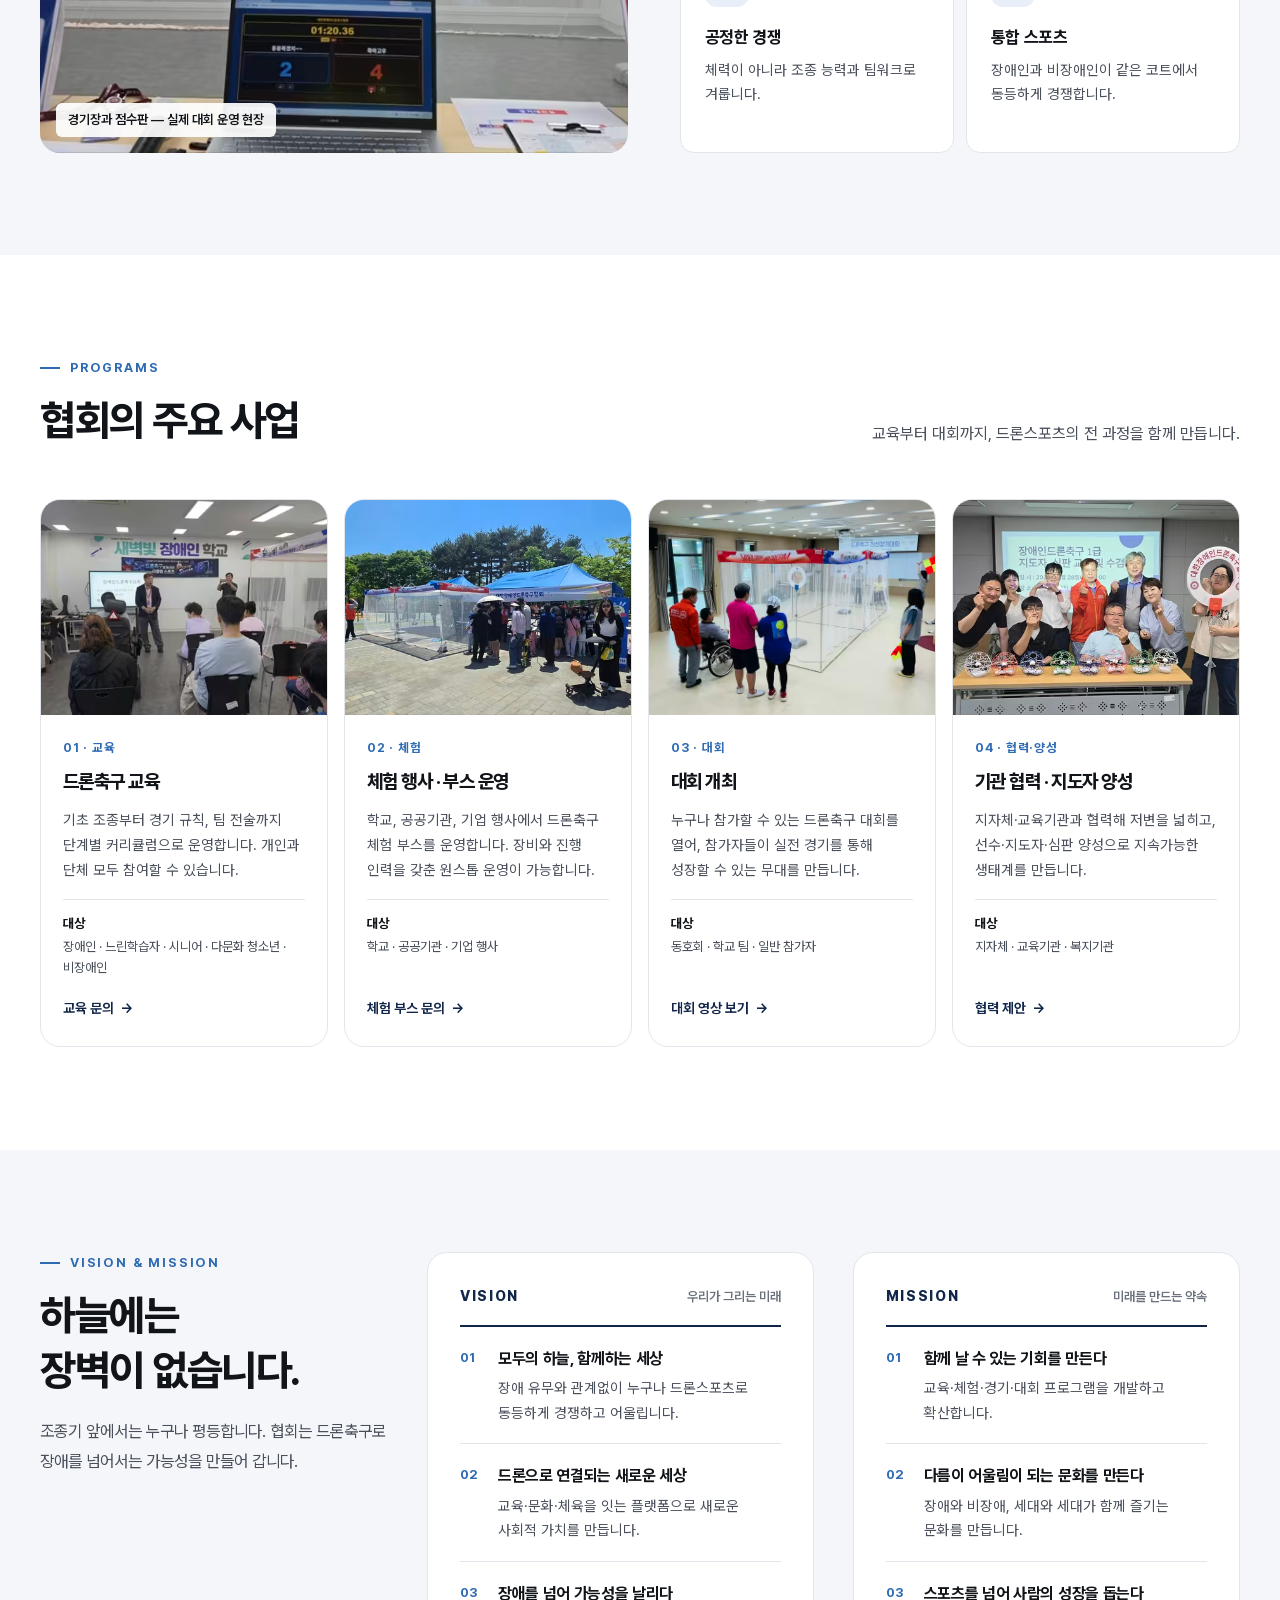
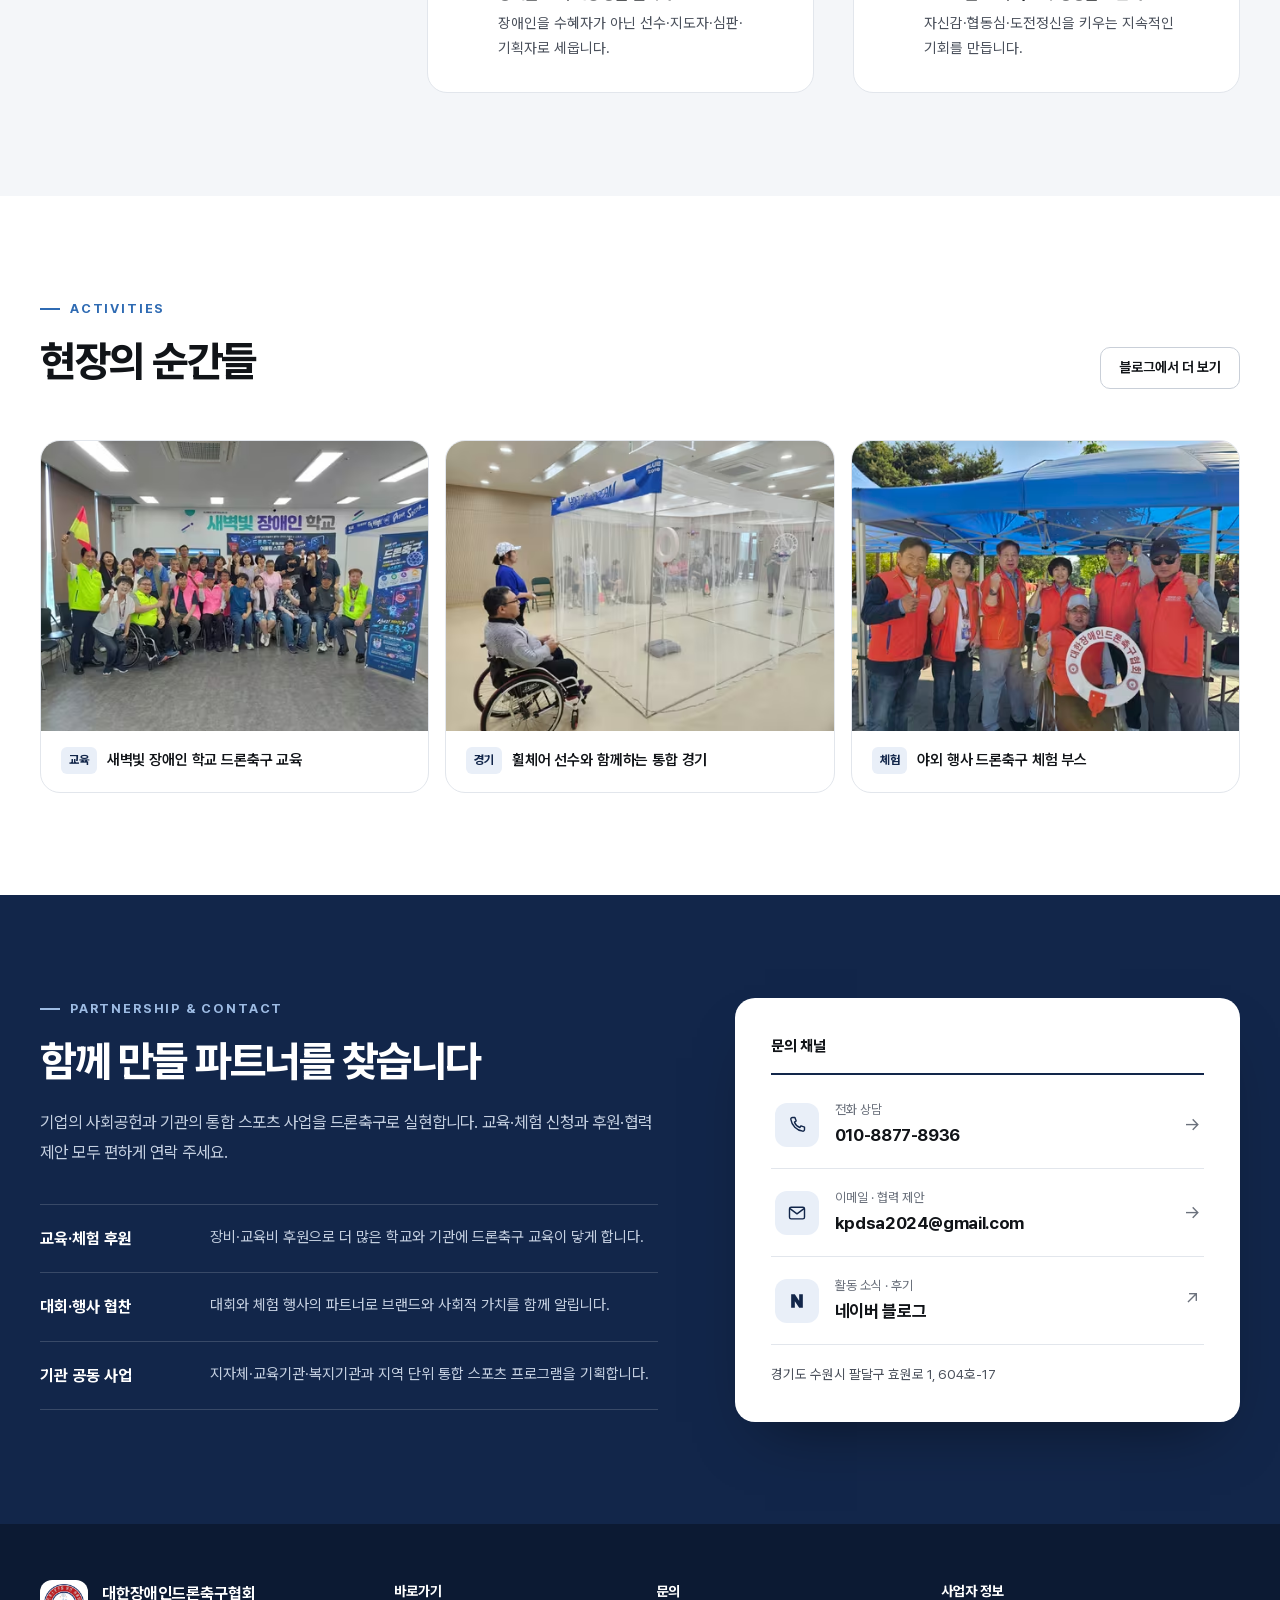
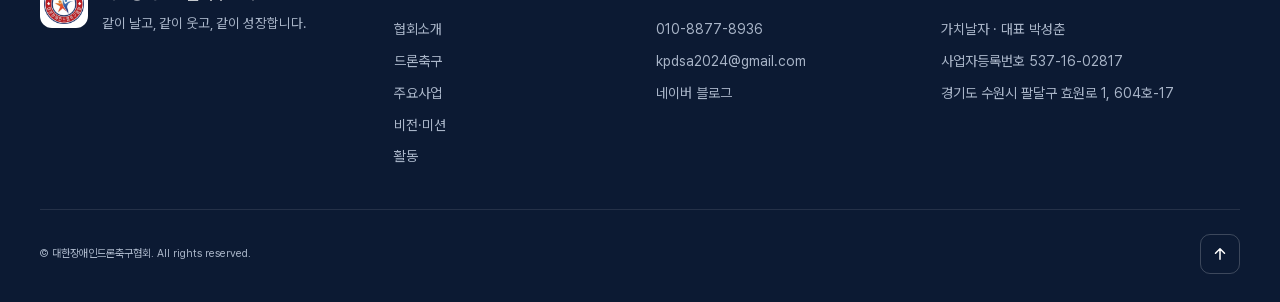
==== commit 34fcb106: "히어로를 협회 소개 중심으로: 대회 개최 문구 대신 단체 소개 배지·사업/대상/코트 수치 Co-Authored-By: Claude Opus 5.5 <noreply@anthropic" ====
--- a/index.html
+++ b/index.html
@@ -115,7 +115,7 @@
 <section class="hero" id="top">
   <div class="hero-floor" aria-hidden="true"></div>
   <div class="wrap hero-in">
-    <p class="hero-chip drop" style="--i:0"><span class="dot" aria-hidden="true"></span>2025 제1회 장애인 드론축구대회 개최</p>
+    <p class="hero-chip drop" style="--i:0"><span class="dot" aria-hidden="true"></span>장애인·비장애인 통합 드론스포츠 단체</p>
 
     <div class="hero-visual" aria-hidden="true">
       <p class="display"><span class="d1 drop" style="--i:1">FLY</span><span class="d2 drop" style="--i:2">TOGETHER</span></p>
@@ -136,9 +136,9 @@
 
   <div class="wrap">
     <dl class="facts drop" style="--i:7">
-      <div><dt><span data-count="2025" data-from="2015">2025</span></dt><dd>제1회 장애인 드론축구대회 개최</dd></div>
-      <div><dt><span data-count="4">4</span><small>개 분야</small></dt><dd>교육 · 체험 · 대회 · 지도자 양성</dd></div>
+      <div><dt><span data-count="4">4</span><small>개 사업</small></dt><dd>교육 · 체험 · 대회 · 지도자 양성</dd></div>
       <div><dt><span data-count="5">5</span><small>개 그룹</small></dt><dd>장애인 · 느린학습자 · 시니어 · 다문화 청소년 · 비장애인</dd></div>
+      <div><dt><span data-count="1">1</span><small>개 코트</small></dt><dd>장애인과 비장애인이 같은 규칙으로 함께 경기</dd></div>
     </dl>
   </div>
 
--- a/assets/css/site.css
+++ b/assets/css/site.css
@@ -114,7 +114,7 @@
   animation:pulse 2.4s ease-in-out infinite}
 @keyframes pulse{50%{box-shadow:0 0 0 7px rgba(47,107,179,.05)}}
 
-.hero-visual{position:relative;width:100%;display:flex;justify-content:center;margin-top:-4px;padding-bottom:calc(var(--fs)*.34);--fs:clamp(92px,16vw,240px)}
+.hero-visual{position:relative;width:100%;display:flex;justify-content:center;margin-top:-4px;padding-bottom:calc(var(--fs)*.34);--fs:clamp(80px,13.5vw,200px)}
 .display{font-family:"Anton",Impact,"Arial Narrow",sans-serif;font-size:var(--fs);line-height:.9;letter-spacing:.005em;
   display:flex;flex-direction:column;align-items:center;user-select:none}
 .display span{display:block;background:linear-gradient(180deg,#59606B 0%,#8A909A 45%,#DADDE3 100%);
@@ -155,7 +155,7 @@
 
 /* ── 경기 영상: 스크롤하면 눕혀진 화면이 세워짐 ── */
 .film{padding:var(--sec) 0;background:linear-gradient(180deg,#E9EDF3 0%,#fff 38%);--fp:1}
-.film-stage{perspective:1400px}
+.film-stage{perspective:1400px;max-width:1000px;margin:0 auto}
 .hero-media{position:relative;border-radius:var(--r-lg);overflow:hidden;background:#0B0F16;aspect-ratio:16/9;
   transform-origin:50% 100%;
   transform:rotateX(calc((1 - var(--fp))*22deg)) scale(calc(.88 + var(--fp)*.12));
@@ -328,7 +328,7 @@
   .brand-txt small{font-size:10px}
   .hero{padding-top:20px}
   .hero-chip{align-self:center;font-size:12.5px;padding:8px 14px}
-  .hero-visual{margin-top:14px;--fs:clamp(64px,24vw,130px)}
+  .hero-visual{margin-top:14px;--fs:clamp(58px,21vw,112px)}
   .ball-wrap{width:calc(var(--fs)*2.05)}
   .hero-cta{width:100%}
   .hero-cta .btn{flex:1}
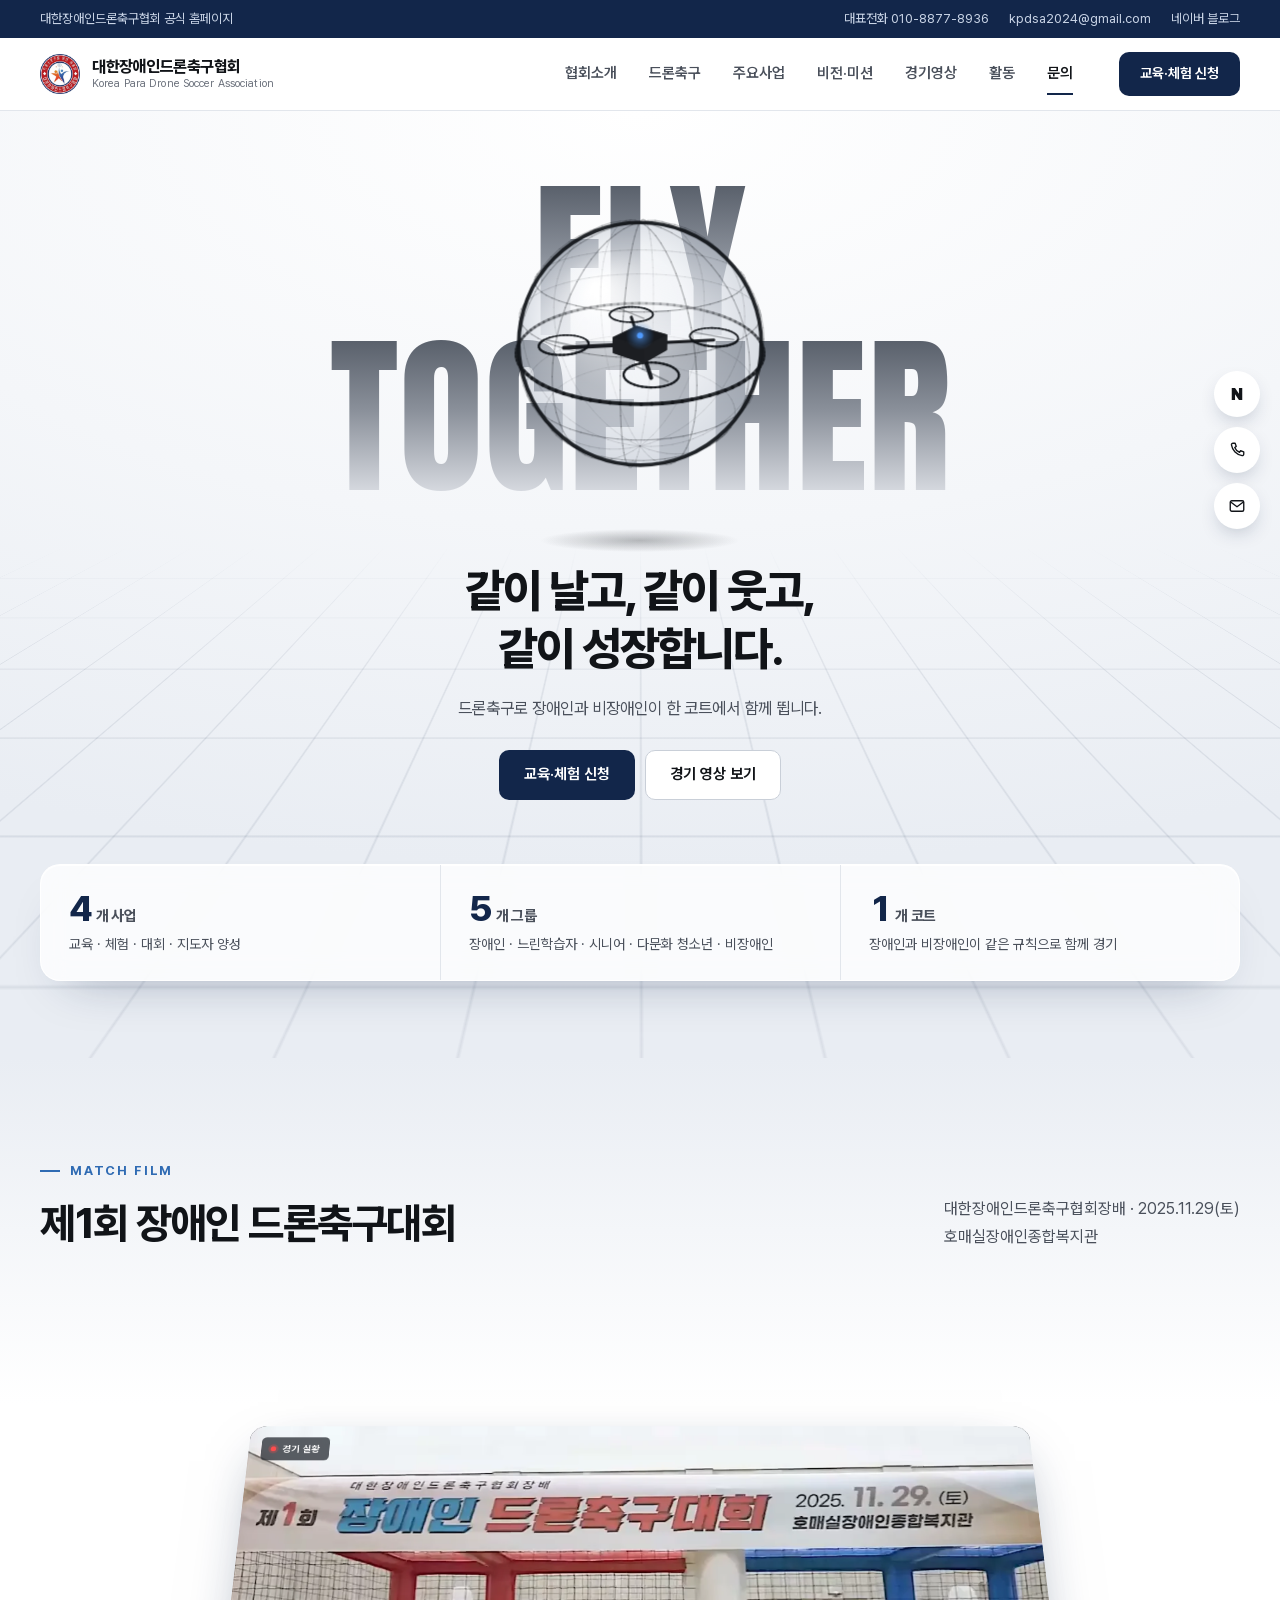
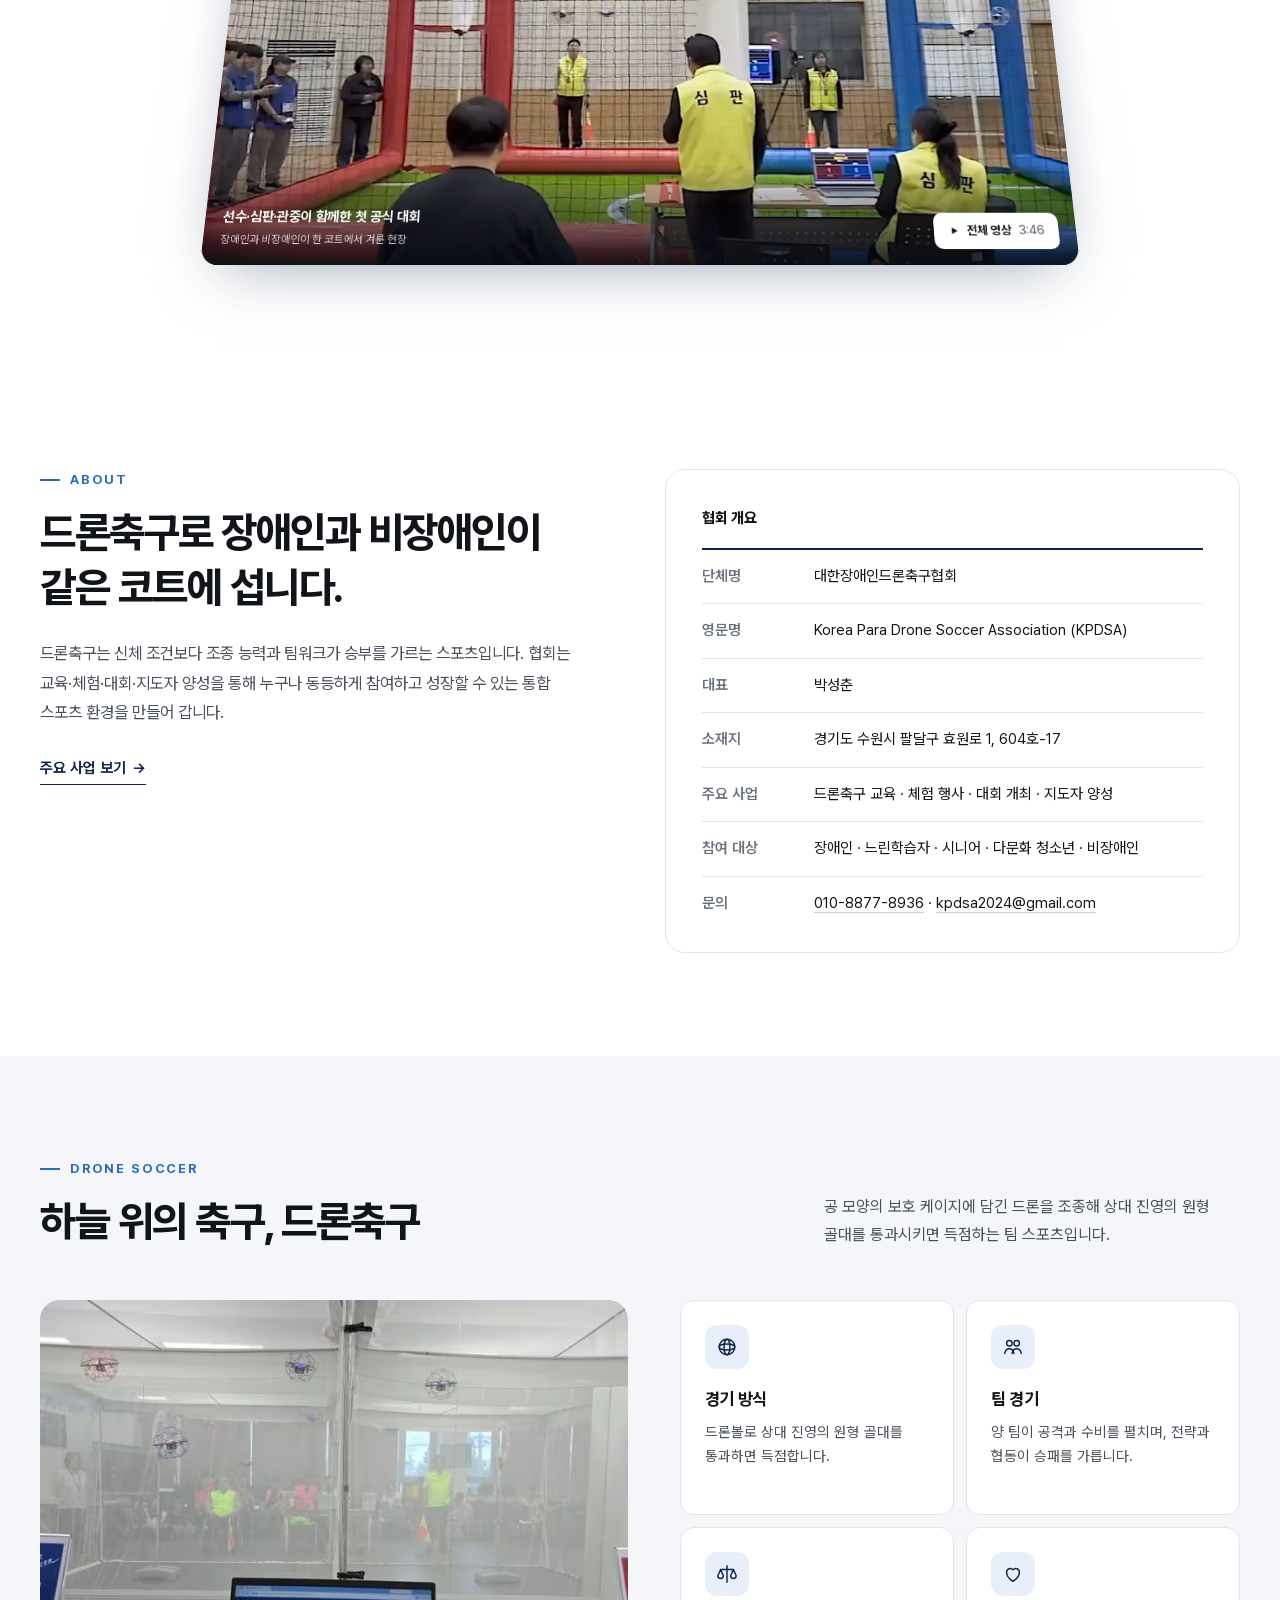
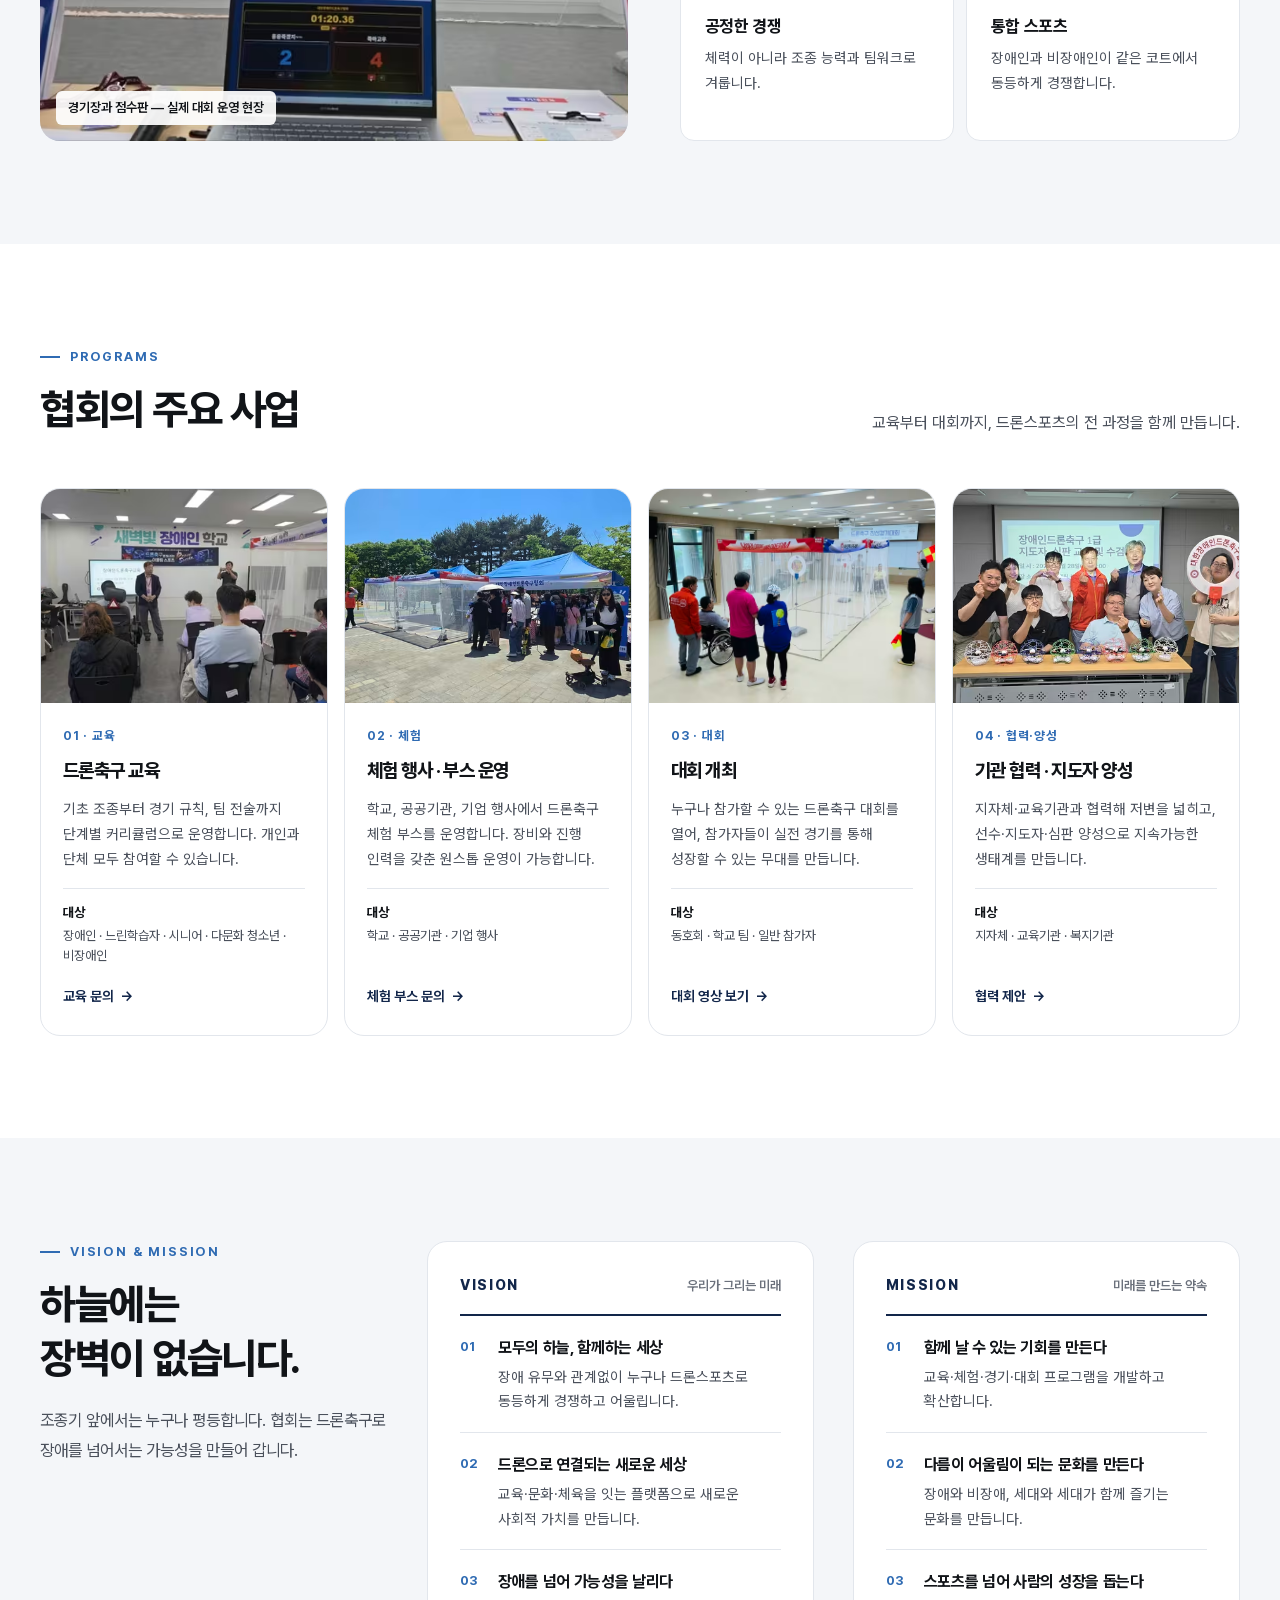
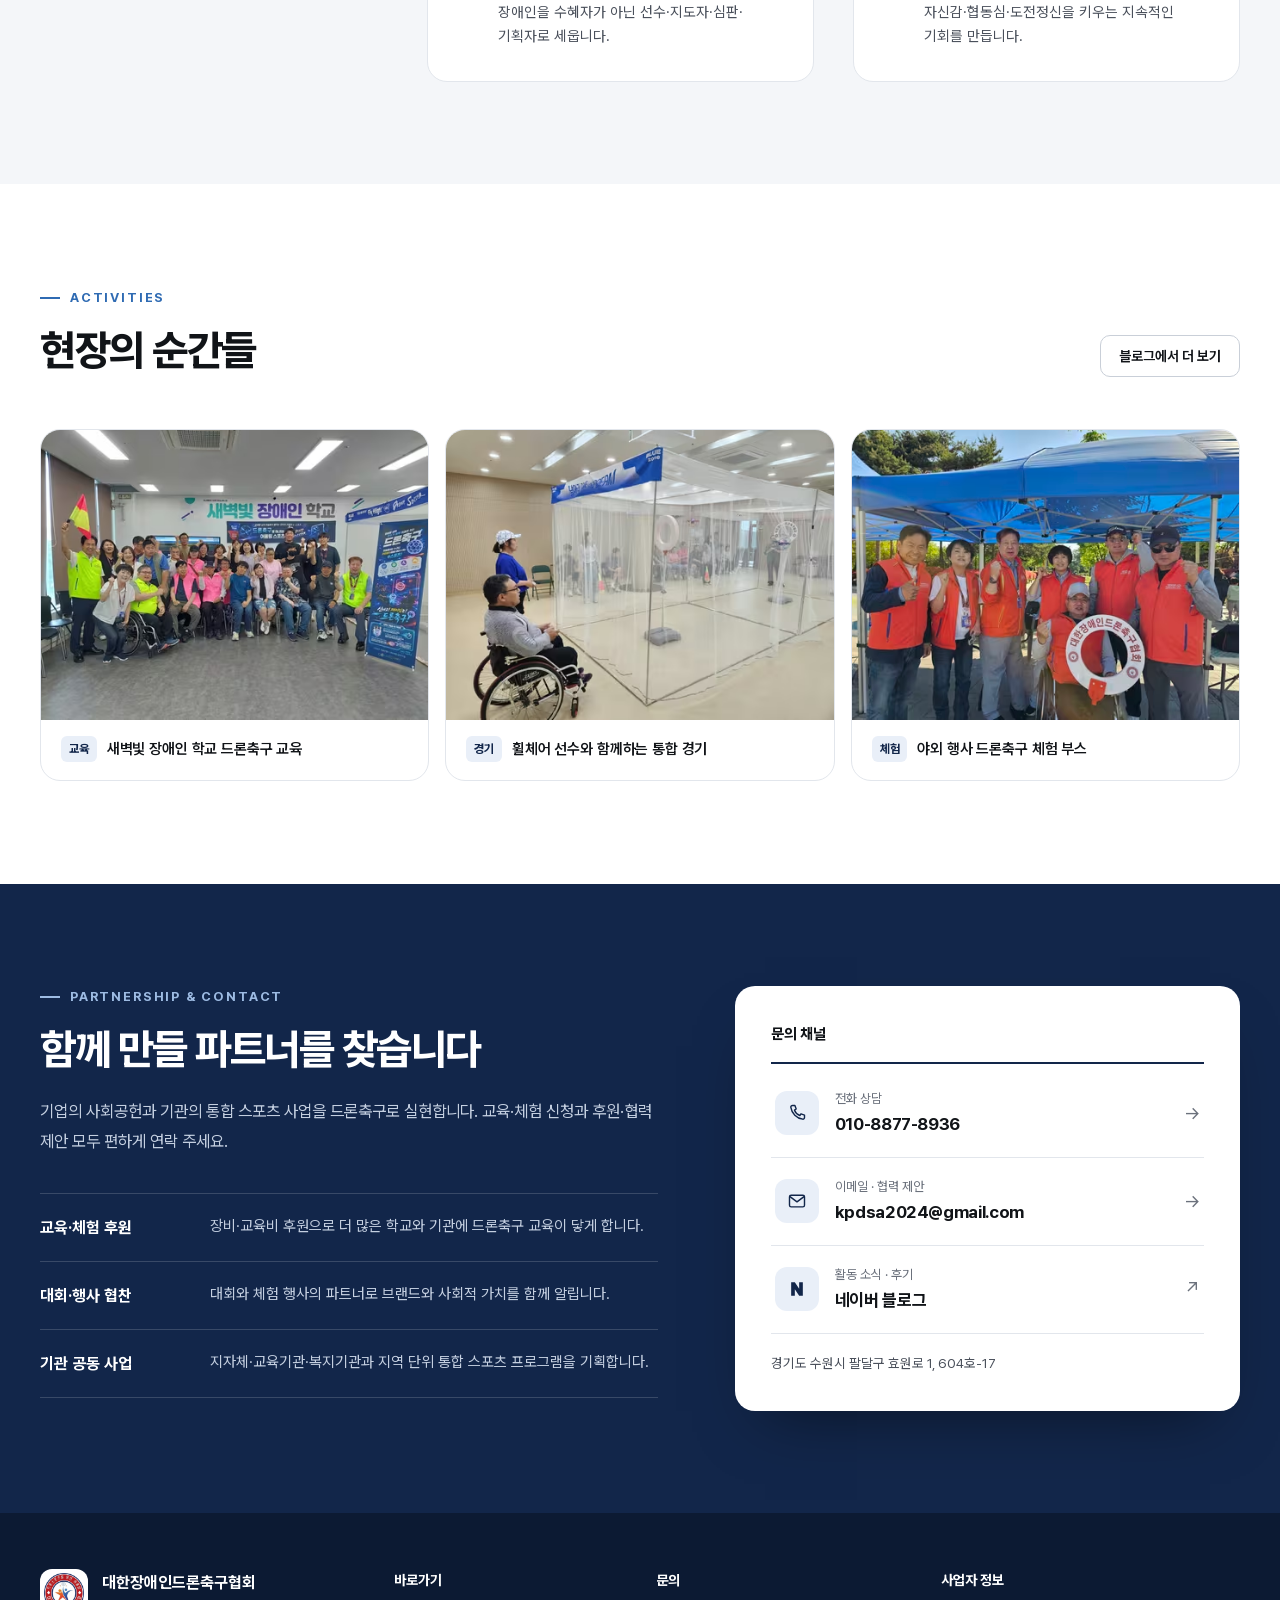
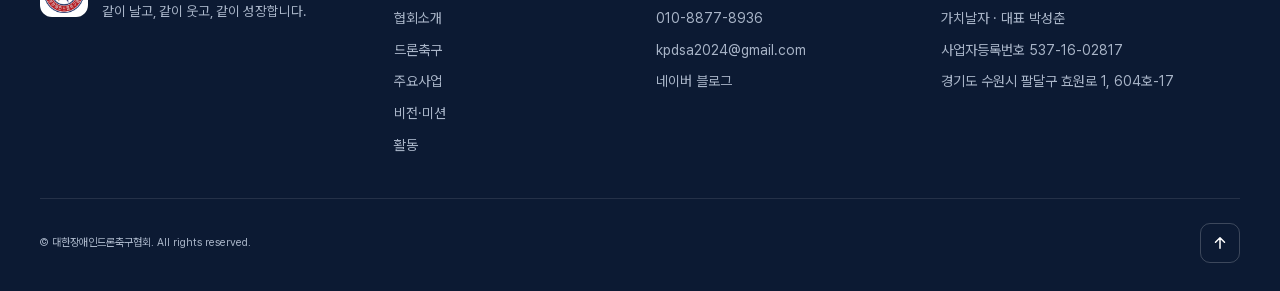
==== commit 4d0e1340: "히어로 상단 배지 제거 Co-Authored-By: Claude Opus 5.5 <noreply@anthropic.com>" ====
--- a/index.html
+++ b/index.html
@@ -115,8 +115,6 @@
 <section class="hero" id="top">
   <div class="hero-floor" aria-hidden="true"></div>
   <div class="wrap hero-in">
-    <p class="hero-chip drop" style="--i:0"><span class="dot" aria-hidden="true"></span>장애인·비장애인 통합 드론스포츠 단체</p>
-
     <div class="hero-visual" aria-hidden="true">
       <p class="display"><span class="d1 drop" style="--i:1">FLY</span><span class="d2 drop" style="--i:2">TOGETHER</span></p>
       <div class="ball-wrap drop" style="--i:3">
--- a/assets/css/site.css
+++ b/assets/css/site.css
@@ -108,13 +108,7 @@
   -webkit-mask-image:linear-gradient(to bottom,transparent 0%,#000 35%,#000 60%,transparent 100%);
           mask-image:linear-gradient(to bottom,transparent 0%,#000 35%,#000 60%,transparent 100%)}
 .hero-in{position:relative;display:flex;flex-direction:column;align-items:center;text-align:center}
-.hero-chip{align-self:flex-start;display:inline-flex;align-items:center;gap:10px;padding:9px 16px;border-radius:999px;
-  background:#fff;font-size:13.5px;font-weight:650;color:var(--ink);box-shadow:0 6px 20px -10px rgba(18,38,74,.35)}
-.hero-chip .dot{width:7px;height:7px;border-radius:50%;background:var(--accent);box-shadow:0 0 0 4px rgba(47,107,179,.18);
-  animation:pulse 2.4s ease-in-out infinite}
-@keyframes pulse{50%{box-shadow:0 0 0 7px rgba(47,107,179,.05)}}
-
-.hero-visual{position:relative;width:100%;display:flex;justify-content:center;margin-top:-4px;padding-bottom:calc(var(--fs)*.34);--fs:clamp(80px,13.5vw,200px)}
+.hero-visual{position:relative;width:100%;display:flex;justify-content:center;margin-top:clamp(12px,2vw,28px);padding-bottom:calc(var(--fs)*.34);--fs:clamp(80px,13.5vw,200px)}
 .display{font-family:"Anton",Impact,"Arial Narrow",sans-serif;font-size:var(--fs);line-height:.9;letter-spacing:.005em;
   display:flex;flex-direction:column;align-items:center;user-select:none}
 .display span{display:block;background:linear-gradient(180deg,#59606B 0%,#8A909A 45%,#DADDE3 100%);
@@ -327,7 +321,6 @@
   .brand-txt b{font-size:15px}
   .brand-txt small{font-size:10px}
   .hero{padding-top:20px}
-  .hero-chip{align-self:center;font-size:12.5px;padding:8px 14px}
   .hero-visual{margin-top:14px;--fs:clamp(58px,21vw,112px)}
   .ball-wrap{width:calc(var(--fs)*2.05)}
   .hero-cta{width:100%}
